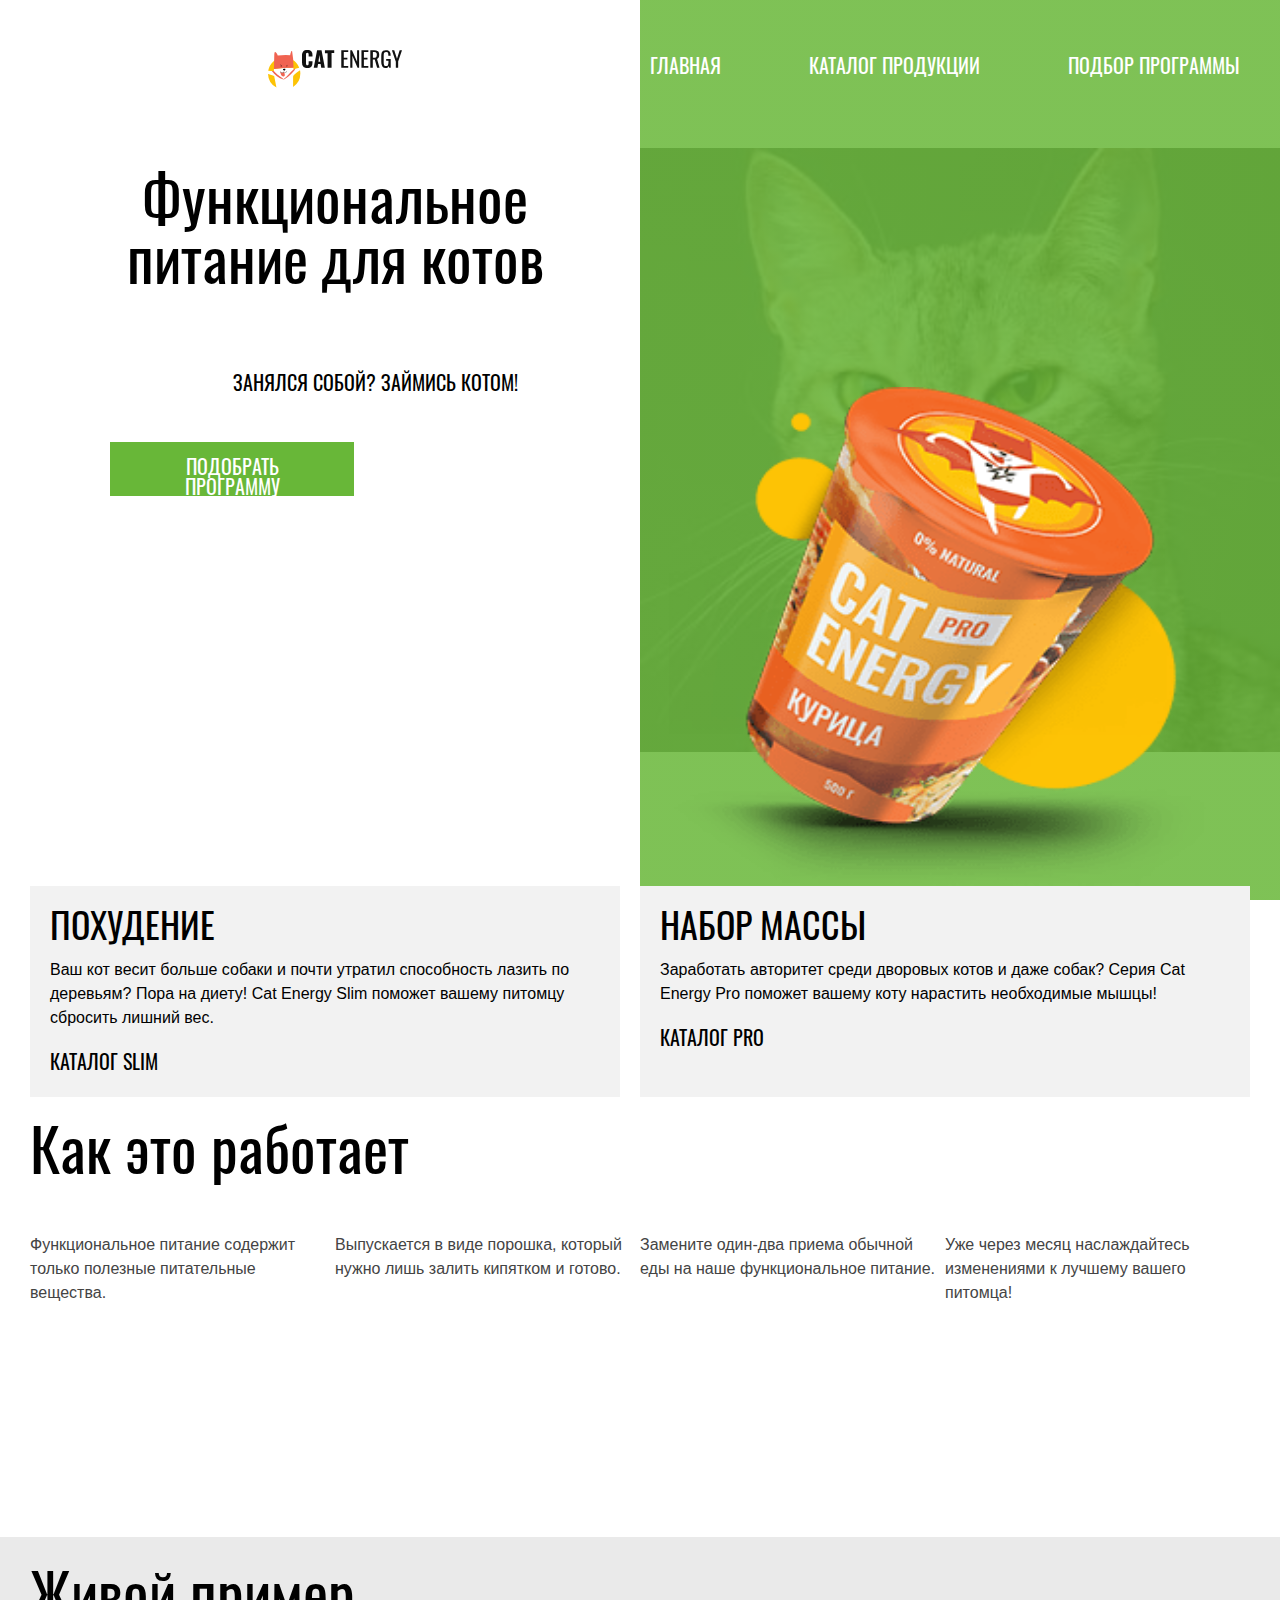
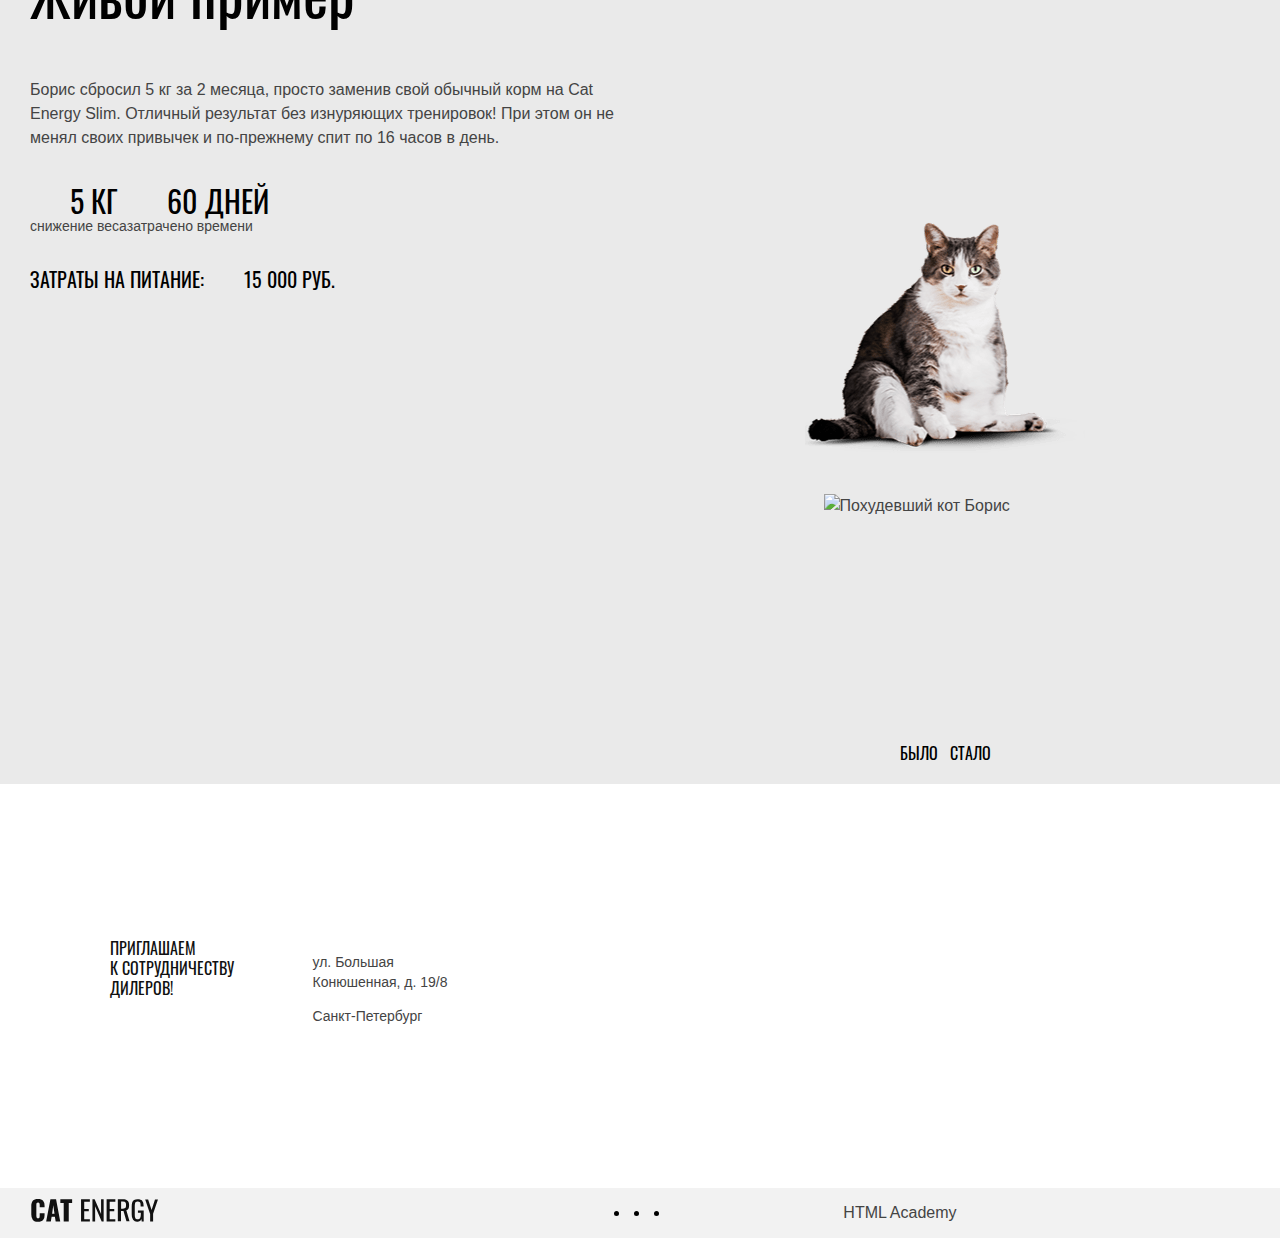
==== index.html @ 17eedb47 "Deploying to gh-pages from @ VasiliCheb/1834003-cat-energy-24@db593feb59715b808d77d9b24f16292ece3fb8" ====
<!DOCTYPE html><html class="page" lang="ru"><head><meta charset="utf-8"><meta name="viewport" content="width=device-width,initial-scale=1"><title>Главная | Кэт энерджи | HTML Academy</title><link rel="stylesheet" href="./css/style.min.css"></head><body class="page__body"><header class="page-header page__wrapper_center"><div class="page-header__wrapper-logo"><a class="page-header__logo-link" href="index.html"><img class="page-header__logo-image" src="img/index-logo.svg" width="33" height="38" alt="Логотип «Кэт энерджи»."> </a><a class="page-header__logo-link" href="index.html"><img class="page-header__logo-title" src="img/index-logo-title.svg" width="101" height="18" alt="Заглавие логотипа «Кэт энерджи»."></a></div><nav class="main-nav"><button class="main-nav__toggle" type="button" hidden><span class="page__hidden">Открыть или закрыть меню.</span></button><ul class="main-nav__list"><li class="main-nav__item"><a class="main-nav__link" href="index.html" aria-current="page">Главная</a></li><li class="main-nav__item"><a class="main-nav__link" href="catalog.html">Каталог продукции</a></li><li class="main-nav__item"><a class="main-nav__link" href="form.html">Подбор программы</a></li></ul></nav></header><main class="page-main"><h1 class="page__hidden">Корма для котов от «Кэт энерджи».</h1><section class="selection"><div class="selection__wrapper page__wrapper_center"><h2 class="selection__title">Функциональное<br>питание для котов</h2><i class="selection__slogan">Занялся собой? Займись котом!</i> <img class="selection__image" src="img/index-canned.png" width="280" height="270" alt="Баночка куриной консервы «Кэт энерджи»."> <a class="button selection__button-link" href="form.html">Подобрать программу</a></div></section><section class="advantages"><h2 class="page__hidden">Преимущества нашего питания.</h2><div class="page__wrapper_center"><ul class="advantages__list"><li class="advantages__item advantages__item--slim"><h3 class="advantages__title">Похудение</h3><p class="advantages__description">Ваш кот весит больше собаки и почти утратил способность лазить по деревьям? Пора на диету! Cat Energy Slim поможет вашему питомцу сбросить лишний вес.</p><a class="advantages__button-link" href="#">Каталог slim</a></li><li class="advantages__item advantages__item--pro"><h3 class="advantages__title">Набор массы</h3><p class="advantages__description">Заработать авторитет среди дворовых котов и даже собак? Серия Cat Energy Pro поможет вашему коту нарастить необходимые мышцы!</p><a class="advantages__button-link" href="#">Каталог pro</a></li></ul></div></section><section class="technologies"><h2 class="page__hidden">Технологии нашего питания.</h2><div class="page__wrapper_center"><h3 class="technologies__title">Как это работает</h3><ol class="technologies__list"><li class="technologies__item technologies__item--icon_leaf"><p class="technologies__description">Функциональное питание содержит только полезные питательные вещества.</p></li><li class="technologies__item technologies__item--icon_tub"><p class="technologies__description">Выпускается в виде порошка, который нужно лишь залить кипятком и готово.</p></li><li class="technologies__item technologies__item--icon_eat"><p class="technologies__description">Замените один-два приема обычной еды на наше функциональное питание.</p></li><li class="technologies__item technologies__item--icon_alarm"><p class="technologies__description">Уже через месяц наслаждайтесь изменениями к лучшему вашего питомца!</p></li></ol></div></section><section class="compare"><h2 class="page__hidden">Сравнение результата.</h2><div class="compare__wrapper page__wrapper_center"><div class="compare__wrapper_grid"><h3 class="compare__title">Живой пример</h3><p class="compare__description">Борис сбросил 5 кг за 2 месяца, просто заменив свой обычный корм на Cat Energy Slim. Отличный результат без изнуряющих тренировок! При этом он не менял своих привычек и по-прежнему спит по 16 часов в день.</p><div class="compare__container-list"><dl class="compare__effect-list"><div class="compare__effect-frame"><dt class="compare__effect-term">Cнижение веса</dt><dd class="compare__effect-definition">5 Кг</dd></div><div class="compare__effect-frame"><dt class="compare__effect-term">Затрачено времени</dt><dd class="compare__effect-definition">60 Дней</dd></div></dl><dl class="compare__expenses-list"><dt class="compare__expenses-term">Затраты на питание:</dt><dd class="compare__expenses-definition">15 000 Руб.</dd></dl></div><div class="compare__range range"><figure class="compare__range-photos range__photos"><figcaption class="page__hidden">Сравнение кота Бориса до и после применения функционального питания «Кэт энерджи».</figcaption><div class="compare__range-slider range__slider"><img class="compare__image range__image-before" src="img/index-cat-before.png" width="280" height="232" alt="Располневший кот Борис."></div><div class="compare__range-slider range__slider"><img class="compare__image range__image-after" src="#" width="243" height="232" alt="Похудевший кот Борис"></div></figure><div class="compare__range-bar range__bar"><button class="compare__range-button range__button" type="button">Было</button><div class="compare__range-scale range__scale"><!--Прописать стили для полосы выбора диапазона--><div class="compare__range-thumb range__thumb" hidden><span class="page__hidden">Сравнить котов в разных состояниях, до и после.</span></div></div><button class="compare__range-button range__button" type="button">Стало</button></div></div></div></div></section></main><footer class="page-footer"><div class="page-footer__wrapper"><div class="page-footer__wrapper_grid"><div class="page-footer__contacts page__wrapper_center"><div class="contacts"><em class="contacts__cooperation">Приглашаем<br>к сотрудничеству<br>дилеров!</em><address class="contacts__text"><p class="contacts__street">ул. Большая<br>Конюшенная, д. 19/8</p><p class="contacts__city">Санкт-Петербург</p></address></div></div><div class="page-footer__location location"><iframe class="page-footer__iframe" src="https://www.google.com/maps/embed?pb=!1m18!1m12!1m3!1d1998.6037872533277!2d30.320858716096975!3d59.93871648187614!2m3!1f0!2f0!3f0!3m2!1i1024!2i768!4f13.1!3m3!1m2!1s0x4696310fca145cc1%3A0x42b32648d8238007!2z0JHQvtC70YzRiNCw0Y8g0JrQvtC90Y7RiNC10L3QvdCw0Y8g0YPQuy4sIDE5LzgsINCh0LDQvdC60YIt0J_QtdGC0LXRgNCx0YPRgNCzLCDQoNC-0YHRgdC40Y8sIDE5MTE4Ng!5e0!3m2!1sru!2sby!4v1638037165046!5m2!1sru!2sby" allowfullscreen="" loading="lazy"></iframe><noscript><img class="location__noscript-image" src="img/index-location.png" width="320" height="362" alt="Карта местности. Расположение локации на местности."></noscript></div></div><div class="page-footer__container page__wrapper_center"><div class="page-footer__logo"><a class="page-footer__logo-link" href="index.html"><img class="page-footer__logo-title" src="img/index-logo-title.svg" width="128" height="24" alt="Заглавие логотипа «Кэт энерджи»."></a></div><div class="page-footer__social social"><ul class="social__list"><li class="social__item"><a class="social__link social__link--vkontakte" href="https://vk.com/htmlacademy"><span class="page__hidden">Вконтакте</span></a></li><li class="social__item"><a class="social__link social__link--instagram" href="https://www.instagram.com/htmlacademy"><span class="page__hidden">Инстаграм</span></a></li><li class="social__item"><a class="social__link social__link--facebook" href="https://www.facebook.com/htmlacademy"><span class="page__hidden">Фейсбук</span></a></li></ul></div><div class="page-footer__copyright copyright"><a class="copyright__link" href="https://htmlacademy.ru/intensive/adaptive">HTML Academy</a></div></div></div></footer></body></html>
---- css/style.min.css ----
@font-face{font-family:"Oswald";font-style:normal;font-weight:400;font-display:swap;src:url(../fonts/oswaldregular.woff2) format("woff2"),url(../fonts/oswaldregular.woff) format("woff")}@font-face{font-family:"Oswald";font-style:normal;font-weight:500;font-display:swap;src:url(../fonts/oswaldmedium.woff2) format("woff2"),url(../fonts/oswaldmedium.woff) format("woff")}:root{--accent-font:"Oswald", "Impact", sans-serif;--main-font:"Arial", "Helvetica", sans-serif;--white:#ffffff;--black:#000000;--black-light:#111111;--green:#68b738;--grey-dark-special:#222222;--grey-dark:#444444;--grey-special:#666666;--grey-basic_background:#f2f2f2;--grey_background:#eaeaea;--green_background:rgba(104, 183, 56, 0.85);--transparent:rgba(0, 0, 0, 0)}img{max-width:100%;height:auto;margin:0}.page{height:100%;font-family:var(--main-font)}.page__body{display:flex;flex-direction:column;width:100%;min-width:320px;min-height:100%;margin:0;background-color:var(--white)}.page__hidden{position:absolute;width:1px;height:1px;margin:-1px;padding:0;border:0;clip:rect(0 0 0 0);overflow:hidden}.page__wrapper_center{margin:0 20px}@media (min-width:768px) and (max-width:1279.899px){.page__wrapper_center{margin:0 30px}}@media (min-width:1280px){.page__wrapper_center{width:1220px;margin:0 auto}}.page-main{flex-grow:1}.button{font-family:var(--accent-font);font-weight:400;width:-moz-fit-content;width:fit-content;text-decoration:none;text-transform:uppercase;color:var(--white);background-color:var(--green);border:0}.button--size_wide{width:100%}.page-header{display:flex;flex-direction:column}@media (min-width:768px){.page-header{display:grid;grid-template-columns:1fr 2fr;padding:15px 0}}@media (min-width:1280px){.page-header{grid-template-columns:1fr 1fr;padding:40px 0}}.page-header__wrapper-logo{display:flex;justify-content:center;padding:10px 0}.page-header__logo-link{text-decoration:none}.page-footer{background-color:var(--grey-basic_background)}.page-footer__container{display:flex;flex-direction:column;align-items:center}@media (min-width:768px){.page-footer__container{display:grid;grid-template-columns:1fr 1fr 1fr}}.page-footer__iframe{border:0;width:100%;height:362px}@media (min-width:768px){.page-footer__iframe{height:400px}}.page-footer__copyright{font-size:16px;line-height:18px}.page-footer__wrapper_grid{background-color:var(--white)}@media (min-width:1280px){.page-footer__wrapper_grid{display:grid;grid-template-columns:1fr;grid-template-rows:auto}.page-footer__contacts{margin-top:98px;z-index:2}.page-footer__contacts,.page-footer__location{grid-row:1/-1;grid-column:1/-1}}.contacts{box-sizing:border-box;display:grid;grid-template-columns:1fr 1fr;background-color:var(--white);padding:26px 20px}@media (min-width:768px) and (max-width:1279.899px){.contacts{padding:56px 70px}}@media (min-width:1280px){.contacts{width:565px;height:198px;padding:56px 80px}}.contacts__cooperation{font-style:normal;font-family:var(--accent-font);font-size:16px;line-height:20px;font-weight:400;color:var(--black-light);text-transform:uppercase}.contacts__text{font-style:normal;font-size:14px;line-height:20px;color:var(--grey-dark)}.location__noscript-image{display:block;object-fit:cover;object-position:center center;width:100%;height:362px}@media (min-width:768px) and (max-width:1279.899px){.location__noscript-image{height:400px}}@media (min-width:1280px){.location__noscript-image{max-width:1440px;height:400px;margin:0 auto}}.social__list{display:flex;justify-content:center;flex-wrap:wrap}.social__link{padding:10px}.copyright__link{color:var(--grey-dark);text-decoration:none}.main-nav{font-family:var(--accent-font);font-size:20px;line-height:20px;font-weight:500}.main-nav__list{display:flex;flex-direction:column;margin:0;padding:0;list-style-type:none;text-align:center}@media (min-width:768px){.main-nav__list{flex-direction:row;justify-content:space-between;font-size:18px;line-height:24px;font-weight:400}}@media (min-width:1280px){.main-nav__list{font-size:20px;line-height:30px}}.main-nav__item{padding:10px 0}@media (min-width:768px){.main-nav__item{padding:10px}}.main-nav__link{color:var(--black);text-decoration:none;text-transform:uppercase}@media (min-width:1280px){.main-nav__link{color:var(--white)}}.selection{display:flex;flex-direction:column;font-family:var(--accent-font);color:var(--white);text-align:center}@media (max-width:767.9px){.selection{position:relative}}.selection::before{position:absolute;content:"";background-image:linear-gradient(to bottom,var(--green_background),var(--green_background)),url(../img/index-background-cat.jpg);width:100%;height:302px;background-size:contain;background-repeat:no-repeat;background-position:center center;z-index:-1}@media (min-width:768px) and (max-width:1279.899px){.selection::before{content:initial}}@media (min-width:1280px){.selection::before{right:0;top:0;width:50%;height:100%;background-size:contain;background-position:center left}}@media (min-width:768px){.selection__wrapper{display:grid;grid-template-columns:1fr;grid-template-rows:auto}}@media (min-width:1280px){.selection__wrapper{grid-template-columns:1fr 1fr}}.selection__title{font-size:36px;line-height:36px;font-weight:400;padding-top:25px;margin-top:0;margin-bottom:25px}@media (min-width:768px){.selection__title{font-size:60px;line-height:60px;color:var(--black);grid-column:1/2;grid-row:1/-1;margin-left:87px}}@media (min-width:1280px){.selection__title{margin:0}}.selection__slogan{font-style:normal;font-size:14px;line-height:14px;font-weight:400;text-transform:uppercase;margin-top:0}@media (min-width:768px){.selection__slogan{font-size:20px;line-height:20px;color:var(--black);grid-column:1/2;grid-row:1/-1;margin-top:180px;margin-left:87px}}@media (min-width:1280px){.selection__slogan{margin-top:230px;margin-left:80px}}.selection__image{display:block;padding-top:25px;margin:0 auto}@media (min-width:768px){.selection__image{width:709px;height:609px;grid-column:1/2;grid-row:1/-1;z-index:-1;margin-top:220px;justify-self:center}}@media (min-width:1280px){.selection__image{width:552px;height:499px;grid-column:2/-1}}.selection__button-link{font-size:14px;line-height:18px}@media (min-width:768px){.selection__button-link{box-sizing:border-box;font-size:20px;line-height:20px;width:244px;height:54px;padding:14px 26px;grid-column:1/-1;grid-row:1/-1;margin-top:250px;margin-left:87px}}@media (min-width:1280px){.selection__button-link{margin-top:300px;margin-left:80px}}.advantages{color:var(--grey-dark);font-size:14px;line-height:18px}@media (min-width:768px){.advantages{font-size:16px;line-height:24px;color:var(--black)}}.advantages__list{display:flex;flex-direction:column;margin:0;padding:0;list-style-type:none}@media (min-width:1280px){.advantages__list{display:grid;grid-template-columns:1fr 1fr}}.advantages__item{background-color:var(--grey-basic_background);padding:20px}.advantages__item:not(:last-child){margin-bottom:20px}@media (min-width:1280px){.advantages__item:not(:last-child){margin-bottom:0;margin-right:20px}}.advantages__title{font-family:var(--accent-font);font-size:24px;line-height:37px;font-weight:400;color:var(--black);text-transform:uppercase;margin:0}@media (min-width:768px){.advantages__title{font-size:36px;line-height:36px}}.advantages__button-link{font-family:var(--accent-font);font-size:16px;line-height:16px;color:var(--black);text-decoration:none;text-transform:uppercase}@media (min-width:768px){.advantages__button-link{font-size:20px;line-height:30px}}.technologies{color:var(--grey-dark);font-size:14px;line-height:18px;padding:20px 0}@media (min-width:768px){.technologies{font-size:16px;line-height:24px}}.technologies__title{font-family:var(--accent-font);font-size:36px;line-height:40px;font-weight:400;color:var(--black);margin-top:0;margin-bottom:40px}@media (min-width:768px){.technologies__title{font-size:60px;line-height:60px}}.technologies__list{display:flex;flex-direction:column;margin:0;padding:0;list-style-type:none}@media (min-width:768px){.technologies__list{flex-direction:row;flex-wrap:wrap}}.technologies__item{margin-top:0}.technologies__item:not(:last-child){margin-bottom:20px}@media (min-width:768px){.technologies__item{width:50%;min-height:280px}}@media (min-width:1280px){.technologies__item{width:25%}}.compare{color:var(--grey-dark);font-size:14px;line-height:18px;padding:20px 0;background-color:var(--grey_background)}@media (min-width:768px){.compare{font-size:16px;line-height:24px}}@media (min-width:1280px){.compare__wrapper_grid{display:grid;grid-template-columns:1fr 1fr}}.compare__title{font-family:var(--accent-font);font-size:36px;line-height:40px;font-weight:400;color:var(--black);padding-top:5px;margin-top:0;margin-bottom:40px}@media (min-width:768px){.compare__title{font-size:60px;line-height:60px}}@media (min-width:1280px){.compare__description,.compare__title{grid-column:1/2}}@media (min-width:768px){.compare__container-list{display:flex;justify-content:space-between}}@media (min-width:1280px){.compare__container-list{flex-direction:column;justify-content:flex-start;grid-column:1/2}}.compare__effect-list{display:flex;justify-content:space-evenly}@media (min-width:1280px){.compare__effect-list{justify-content:flex-start}}.compare__effect-frame{display:flex;flex-direction:column}@media (min-width:1280px){.compare__effect-frame{justify-content:flex-start}}.compare__effect-term{font-size:12px;line-height:12px;text-transform:lowercase;order:2}@media (min-width:768px){.compare__effect-term{font-size:14px;line-height:14px}}.compare__effect-definition{font-family:var(--accent-font);font-size:24px;line-height:24px;font-weight:400;color:var(--black);text-transform:uppercase}@media (min-width:768px){.compare__effect-definition{font-size:30px;line-height:37px}}.compare__expenses-list{display:flex;font-family:var(--accent-font);font-size:14px;line-height:20px;font-weight:400;color:var(--black);text-transform:uppercase;justify-content:center}@media (min-width:768px){.compare__expenses-list{font-size:20px;flex-direction:column;align-items:flex-end}}@media (min-width:1280px){.compare__expenses-list{flex-direction:row;justify-content:flex-start}.compare__range{grid-column:2/-1}}.compare__range-button{font-family:var(--accent-font);font-size:16px;line-height:20px;font-weight:400;color:var(--black);text-transform:uppercase;border:0;background-color:var(--transparent)}.compare__image{display:block;padding-top:40px;margin:0 auto}.range__bar{display:flex;justify-content:center}.form-selection{font-family:var(--accent-font);font-weight:400}.form-selection__title{font-size:36px;line-height:36px;font-weight:400;color:var(--black);padding-top:27px;padding-left:20px;margin-top:0;margin-bottom:37px}.form-selection__description{font-size:14px;line-height:18px;color:var(--black);padding-left:20px;margin-top:0;margin-bottom:20px;text-transform:uppercase}.form-selection__attention{display:block;font-family:var(--main-font);font-size:14px;line-height:16px;font-weight:400;color:var(--black);padding:0 20px;margin-bottom:32px}.form-selection__set{margin:0}.form__button{margin:20px}.form-cat{font-size:16px;line-height:18px;color:var(--grey-dark);text-transform:uppercase;border:0;padding:20px}.form-cat__list{list-style-type:none;margin:0;padding:0}.form-cat__item:not(:last-child){margin-bottom:14px}.form-cat__field,.form-radio{font-size:16px;line-height:18px;text-transform:uppercase}.form-cat__field{font-family:var(--accent-font);font-weight:400;color:var(--grey-dark)}.form-radio{color:var(--grey-dark-special);border:0;padding:20px}.form-radio__list{list-style-type:none;margin:0;padding:0}.form-radio__item:not(:last-child){margin-bottom:13px}.form-owner{border:0;padding:20px}.form-owner__legend{font-size:24px;line-height:26px;color:var(--black);padding:0}.form-owner__list{font-size:16px;line-height:18px;color:var(--grey-dark);text-transform:uppercase;list-style-type:none;margin:0;padding:0}.form-owner__item:not(:last-child){margin-bottom:14px}.form-owner__field{font-family:var(--accent-font);font-size:16px;line-height:18px;font-weight:400;color:var(--grey-dark);text-transform:uppercase}.form-commentary{padding:20px}.form-commentary__label{font-size:24px;line-height:26px;color:var(--black)}.form-commentary__field{font-family:var(--accent-font);font-size:16px;line-height:18px;font-weight:400;color:var(--grey-dark);text-transform:uppercase}.form-checkbox{border:0;padding:20px}.form-checkbox__legend,.form-checkbox__list{font-size:24px;line-height:26px;color:var(--black);padding:0}.form-checkbox__list{font-size:16px;line-height:18px;text-transform:uppercase;list-style-type:none;margin:0}.form-checkbox__item:not(:last-child){margin-bottom:12px}.catalog-main__title{font-family:var(--accent-font);font-size:36px;line-height:36px;font-weight:400;color:var(--black);padding-top:27px;padding-left:20px;margin-top:0;margin-bottom:40px}.catalog__list{list-style-type:none;margin:0;padding:0}.catalog__card{padding:20px}.product__link{text-decoration:none}.product__title{font-family:var(--accent-font);font-size:16px;line-height:20px;font-weight:400;color:var(--grey-dark-special);text-transform:uppercase;margin:0}.product__title--more{color:var(--black-light);margin-bottom:8px}.product__description--more,.product__specification{font-size:12px;line-height:16px;font-weight:400;color:var(--grey-dark)}.product__specification{margin:0}.product__description--more{margin-top:0;margin-bottom:21px}.product__definition{margin:0}.product__button{font-size:16px;line-height:20px}.product__button--more_color{color:var(--grey-dark);background-color:var(--grey-basic_background)}.catalog-add__card:not(:last-child){margin-bottom:19px}.catalog-add__list{padding:20px}.catalog-add__title{font-family:var(--accent-font);font-size:24px;line-height:24px;font-weight:400;color:var(--black);padding-top:20px;padding-left:20px;margin-top:0;margin-bottom:36px}.catalog-add__aside{margin:20px}.product-add__title{font-family:var(--accent-font);font-size:16px;line-height:16px;font-weight:400;text-transform:uppercase}.product-add__link{color:var(--grey-dark-special);text-decoration:none}.product-add__price,.product-add__quantity{font-size:14px;line-height:14px;font-weight:400;color:var(--grey-dark);margin:0}.product-add__price{text-transform:uppercase}.product-add__order{font-family:var(--accent-font);font-size:16px;line-height:20px;margin-top:12px;margin-left:0}.catalog-aside{font-size:16px;line-height:20px;font-weight:400;color:var(--white);background-image:linear-gradient(to bottom,var(--green_background),var(--green_background)),url(../img/catalog-background-cat.jpg);background-size:279px 289px;background-repeat:no-repeat}.catalog-aside__description{padding-top:187px;padding-bottom:43px}
/*# sourceMappingURL=style.min.css.map */
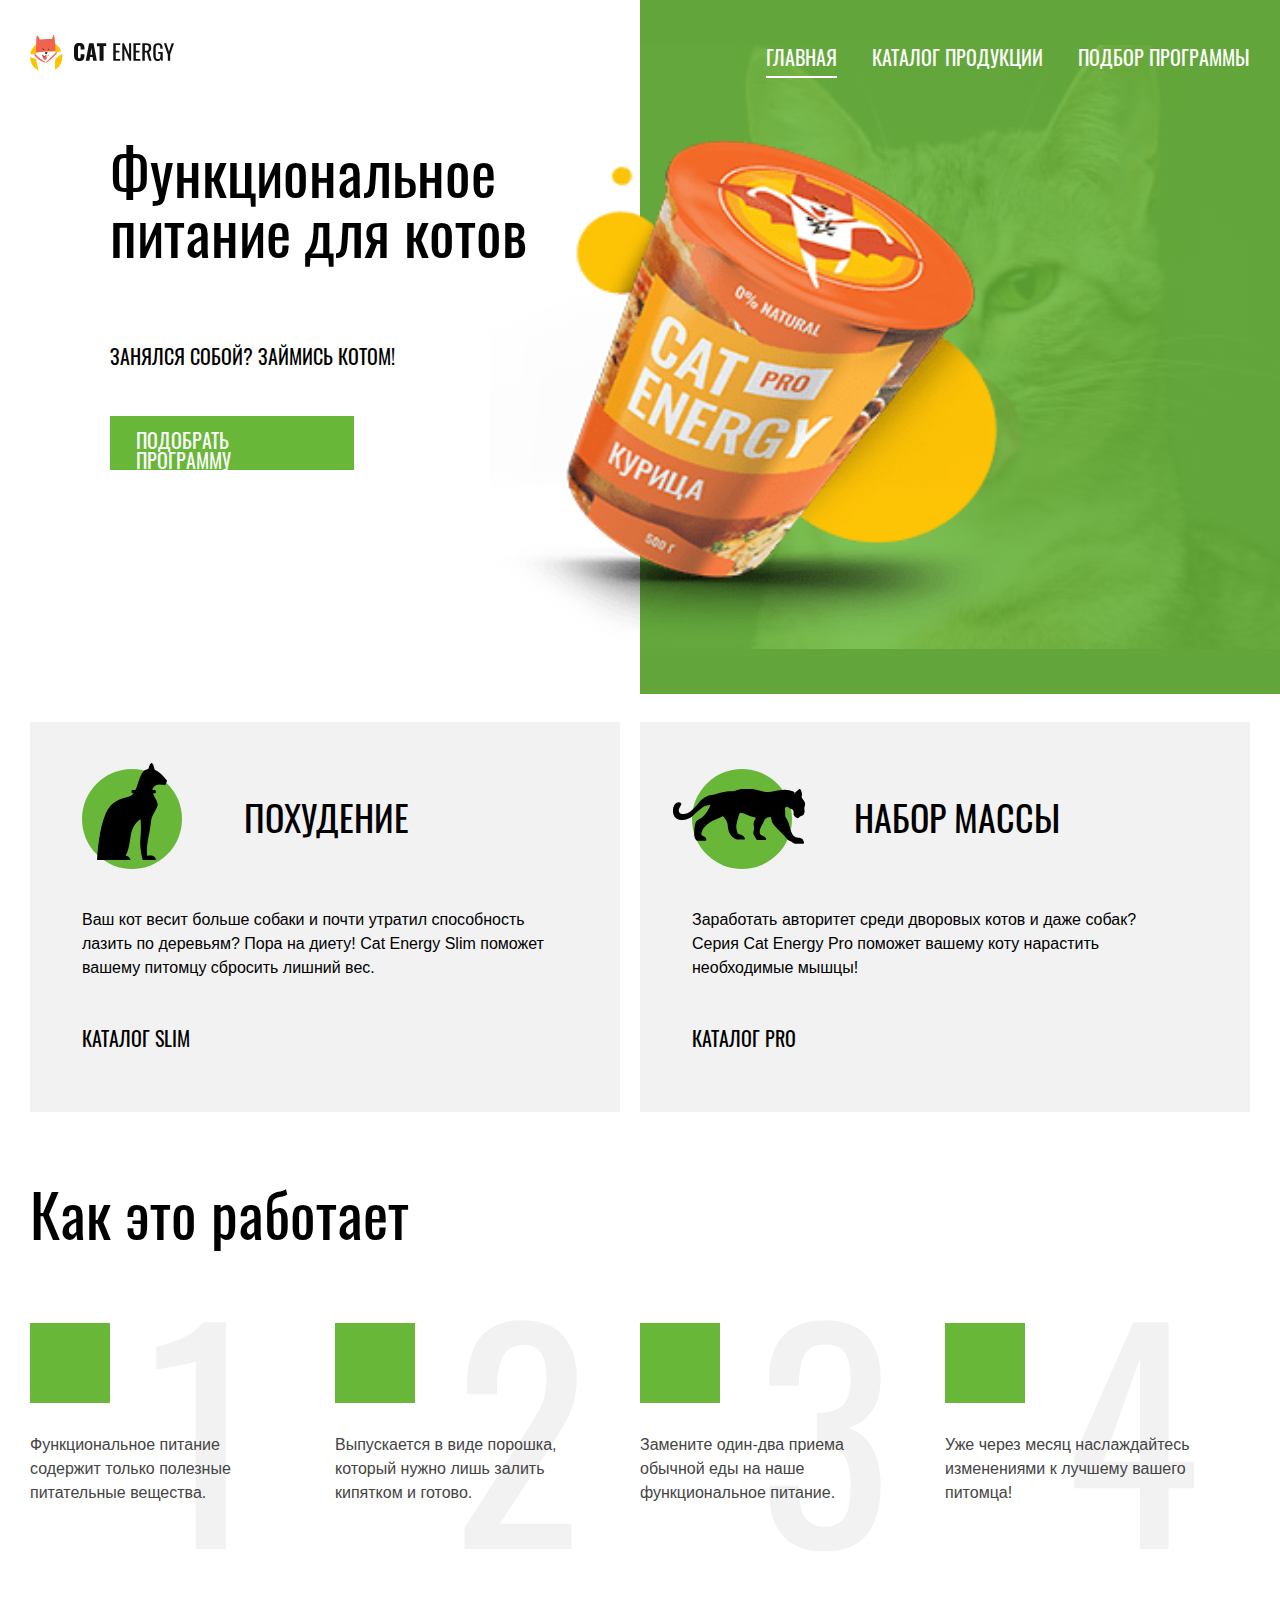
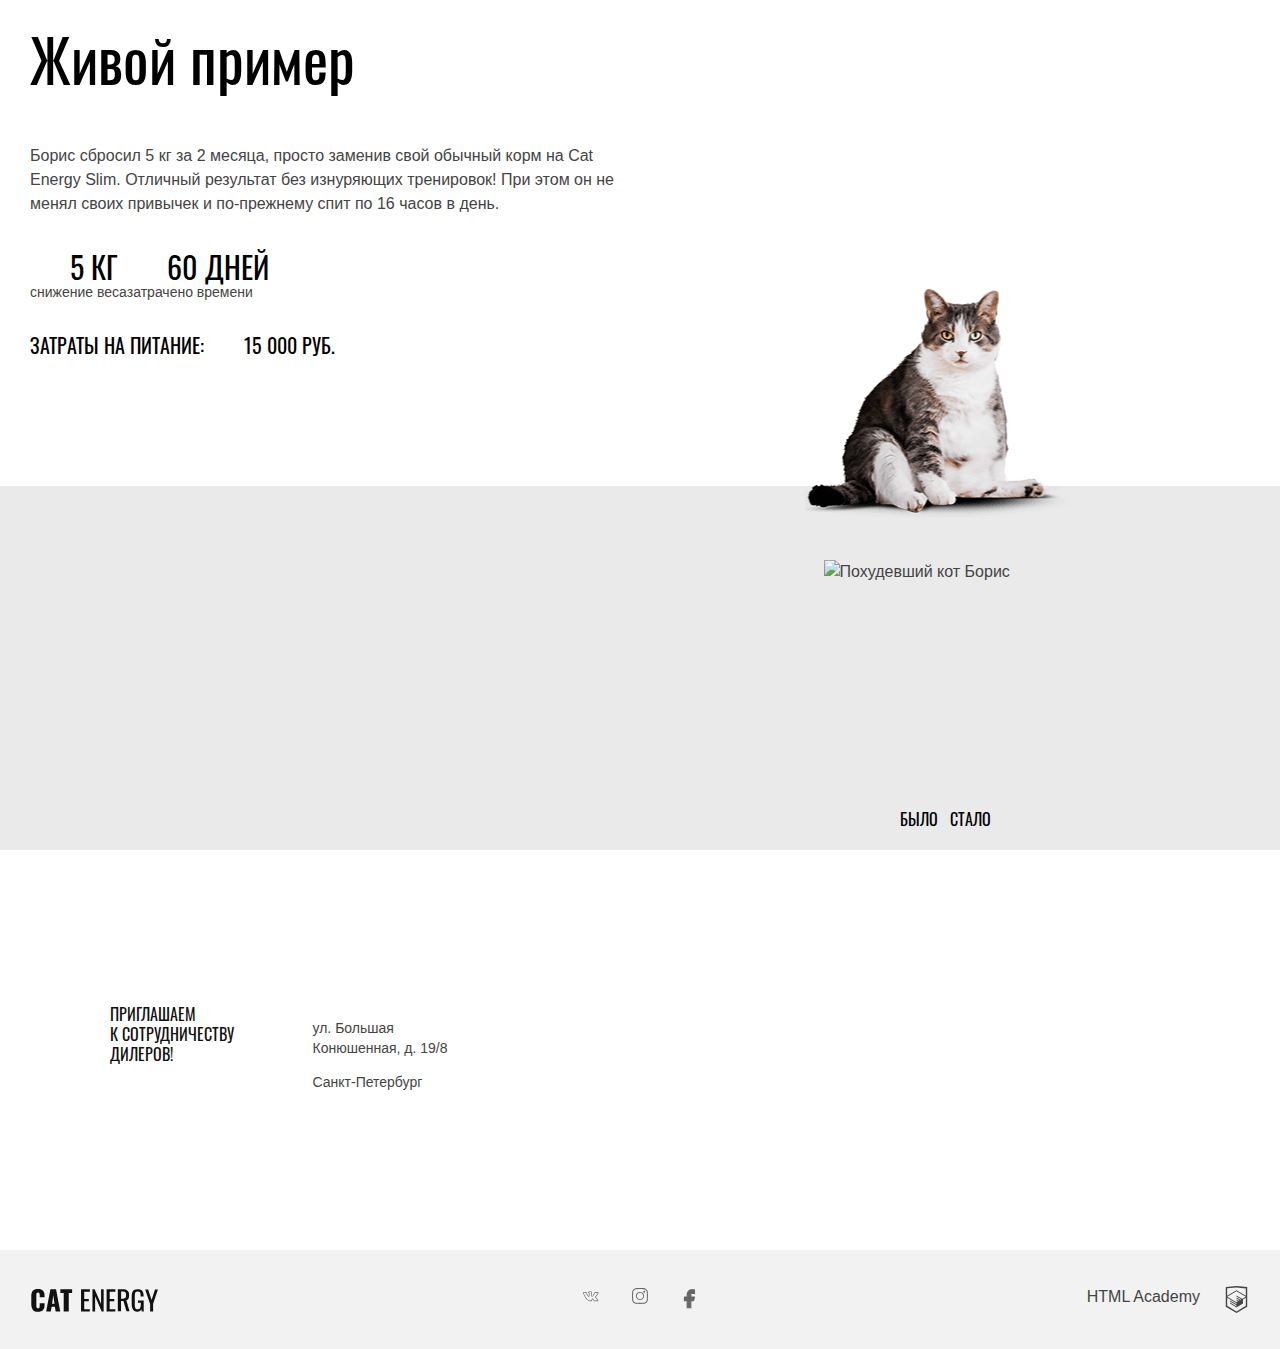
==== commit bb915e95: "Deploying to gh-pages from @ VasiliCheb/1834003-cat-energy-24@5838efc277dc7021155556441630787e43f6d5" ====
--- a/index.html
+++ b/index.html
@@ -1 +1 @@
-<!DOCTYPE html><html class="page" lang="ru"><head><meta charset="utf-8"><meta name="viewport" content="width=device-width,initial-scale=1"><title>Главная | Кэт энерджи | HTML Academy</title><link rel="stylesheet" href="./css/style.min.css"></head><body class="page__body"><header class="page-header page__wrapper_center"><div class="page-header__wrapper-logo"><a class="page-header__logo-link" href="index.html"><img class="page-header__logo-image" src="img/index-logo.svg" width="33" height="38" alt="Логотип «Кэт энерджи»."> </a><a class="page-header__logo-link" href="index.html"><img class="page-header__logo-title" src="img/index-logo-title.svg" width="101" height="18" alt="Заглавие логотипа «Кэт энерджи»."></a></div><nav class="main-nav"><button class="main-nav__toggle" type="button" hidden><span class="page__hidden">Открыть или закрыть меню.</span></button><ul class="main-nav__list"><li class="main-nav__item"><a class="main-nav__link" href="index.html" aria-current="page">Главная</a></li><li class="main-nav__item"><a class="main-nav__link" href="catalog.html">Каталог продукции</a></li><li class="main-nav__item"><a class="main-nav__link" href="form.html">Подбор программы</a></li></ul></nav></header><main class="page-main"><h1 class="page__hidden">Корма для котов от «Кэт энерджи».</h1><section class="selection"><div class="selection__wrapper page__wrapper_center"><h2 class="selection__title">Функциональное<br>питание для котов</h2><i class="selection__slogan">Занялся собой? Займись котом!</i> <img class="selection__image" src="img/index-canned.png" width="280" height="270" alt="Баночка куриной консервы «Кэт энерджи»."> <a class="button selection__button-link" href="form.html">Подобрать программу</a></div></section><section class="advantages"><h2 class="page__hidden">Преимущества нашего питания.</h2><div class="page__wrapper_center"><ul class="advantages__list"><li class="advantages__item advantages__item--slim"><h3 class="advantages__title">Похудение</h3><p class="advantages__description">Ваш кот весит больше собаки и почти утратил способность лазить по деревьям? Пора на диету! Cat Energy Slim поможет вашему питомцу сбросить лишний вес.</p><a class="advantages__button-link" href="#">Каталог slim</a></li><li class="advantages__item advantages__item--pro"><h3 class="advantages__title">Набор массы</h3><p class="advantages__description">Заработать авторитет среди дворовых котов и даже собак? Серия Cat Energy Pro поможет вашему коту нарастить необходимые мышцы!</p><a class="advantages__button-link" href="#">Каталог pro</a></li></ul></div></section><section class="technologies"><h2 class="page__hidden">Технологии нашего питания.</h2><div class="page__wrapper_center"><h3 class="technologies__title">Как это работает</h3><ol class="technologies__list"><li class="technologies__item technologies__item--icon_leaf"><p class="technologies__description">Функциональное питание содержит только полезные питательные вещества.</p></li><li class="technologies__item technologies__item--icon_tub"><p class="technologies__description">Выпускается в виде порошка, который нужно лишь залить кипятком и готово.</p></li><li class="technologies__item technologies__item--icon_eat"><p class="technologies__description">Замените один-два приема обычной еды на наше функциональное питание.</p></li><li class="technologies__item technologies__item--icon_alarm"><p class="technologies__description">Уже через месяц наслаждайтесь изменениями к лучшему вашего питомца!</p></li></ol></div></section><section class="compare"><h2 class="page__hidden">Сравнение результата.</h2><div class="compare__wrapper page__wrapper_center"><div class="compare__wrapper_grid"><h3 class="compare__title">Живой пример</h3><p class="compare__description">Борис сбросил 5 кг за 2 месяца, просто заменив свой обычный корм на Cat Energy Slim. Отличный результат без изнуряющих тренировок! При этом он не менял своих привычек и по-прежнему спит по 16 часов в день.</p><div class="compare__container-list"><dl class="compare__effect-list"><div class="compare__effect-frame"><dt class="compare__effect-term">Cнижение веса</dt><dd class="compare__effect-definition">5 Кг</dd></div><div class="compare__effect-frame"><dt class="compare__effect-term">Затрачено времени</dt><dd class="compare__effect-definition">60 Дней</dd></div></dl><dl class="compare__expenses-list"><dt class="compare__expenses-term">Затраты на питание:</dt><dd class="compare__expenses-definition">15 000 Руб.</dd></dl></div><div class="compare__range range"><figure class="compare__range-photos range__photos"><figcaption class="page__hidden">Сравнение кота Бориса до и после применения функционального питания «Кэт энерджи».</figcaption><div class="compare__range-slider range__slider"><img class="compare__image range__image-before" src="img/index-cat-before.png" width="280" height="232" alt="Располневший кот Борис."></div><div class="compare__range-slider range__slider"><img class="compare__image range__image-after" src="#" width="243" height="232" alt="Похудевший кот Борис"></div></figure><div class="compare__range-bar range__bar"><button class="compare__range-button range__button" type="button">Было</button><div class="compare__range-scale range__scale"><!--Прописать стили для полосы выбора диапазона--><div class="compare__range-thumb range__thumb" hidden><span class="page__hidden">Сравнить котов в разных состояниях, до и после.</span></div></div><button class="compare__range-button range__button" type="button">Стало</button></div></div></div></div></section></main><footer class="page-footer"><div class="page-footer__wrapper"><div class="page-footer__wrapper_grid"><div class="page-footer__contacts page__wrapper_center"><div class="contacts"><em class="contacts__cooperation">Приглашаем<br>к сотрудничеству<br>дилеров!</em><address class="contacts__text"><p class="contacts__street">ул. Большая<br>Конюшенная, д. 19/8</p><p class="contacts__city">Санкт-Петербург</p></address></div></div><div class="page-footer__location location"><iframe class="page-footer__iframe" src="https://www.google.com/maps/embed?pb=!1m18!1m12!1m3!1d1998.6037872533277!2d30.320858716096975!3d59.93871648187614!2m3!1f0!2f0!3f0!3m2!1i1024!2i768!4f13.1!3m3!1m2!1s0x4696310fca145cc1%3A0x42b32648d8238007!2z0JHQvtC70YzRiNCw0Y8g0JrQvtC90Y7RiNC10L3QvdCw0Y8g0YPQuy4sIDE5LzgsINCh0LDQvdC60YIt0J_QtdGC0LXRgNCx0YPRgNCzLCDQoNC-0YHRgdC40Y8sIDE5MTE4Ng!5e0!3m2!1sru!2sby!4v1638037165046!5m2!1sru!2sby" allowfullscreen="" loading="lazy"></iframe><noscript><img class="location__noscript-image" src="img/index-location.png" width="320" height="362" alt="Карта местности. Расположение локации на местности."></noscript></div></div><div class="page-footer__container page__wrapper_center"><div class="page-footer__logo"><a class="page-footer__logo-link" href="index.html"><img class="page-footer__logo-title" src="img/index-logo-title.svg" width="128" height="24" alt="Заглавие логотипа «Кэт энерджи»."></a></div><div class="page-footer__social social"><ul class="social__list"><li class="social__item"><a class="social__link social__link--vkontakte" href="https://vk.com/htmlacademy"><span class="page__hidden">Вконтакте</span></a></li><li class="social__item"><a class="social__link social__link--instagram" href="https://www.instagram.com/htmlacademy"><span class="page__hidden">Инстаграм</span></a></li><li class="social__item"><a class="social__link social__link--facebook" href="https://www.facebook.com/htmlacademy"><span class="page__hidden">Фейсбук</span></a></li></ul></div><div class="page-footer__copyright copyright"><a class="copyright__link" href="https://htmlacademy.ru/intensive/adaptive">HTML Academy</a></div></div></div></footer></body></html>+<!DOCTYPE html><html class="page" lang="ru"><head><meta charset="utf-8"><meta name="viewport" content="width=device-width,initial-scale=1"><title>Главная | Кэт энерджи | HTML Academy</title><link rel="stylesheet" href="./css/style.min.css"><script defer="defer" src="./js/nav-toggle.min.js"></script></head><body class="page__body"><header class="page-header page__wrapper_center"><div class="page-header__wrapper-logo"><a class="page-header__logo-link page-header__logo-link--image" href="index.html" aria-current="page"><img class="page-header__logo-image" src="img/index-logo.svg" width="33" height="38" alt="Логотип «Кэт энерджи»."> </a><a class="page-header__logo-link page-header__logo-link--title" href="index.html" aria-current="page"><img class="page-header__logo-title" src="img/index-logo-title.svg" width="101" height="18" alt="Заглавие логотипа «Кэт энерджи»."></a></div><nav class="main-nav main-nav--within_index"><button class="main-nav__toggle" type="button" hidden><span class="page__hidden">Открыть или закрыть меню.</span></button><ul class="main-nav__list"><li class="main-nav__item"><a class="main-nav__link" href="index.html" aria-current="page">Главная</a></li><li class="main-nav__item"><a class="main-nav__link" href="catalog.html">Каталог продукции</a></li><li class="main-nav__item"><a class="main-nav__link" href="form.html">Подбор программы</a></li></ul></nav></header><main class="page-main"><h1 class="page__hidden">Корма для котов от «Кэт энерджи».</h1><section class="selection page-main_selection"><div class="selection__wrapper page__wrapper_center"><h2 class="selection__title">Функциональное<br>питание для котов</h2><i class="selection__slogan">Занялся собой? Займись котом!</i> <img class="selection__image" src="img/index-canned.png" width="280" height="270" alt="Баночка куриной консервы «Кэт энерджи»."> <a class="button selection__button-link" href="form.html">Подобрать программу</a></div></section><section class="advantages page-main_advantages"><h2 class="page__hidden">Преимущества нашего питания.</h2><div class="page__wrapper_center"><ul class="advantages__list"><li class="advantages__item advantages__item--slim"><h3 class="advantages__title">Похудение</h3><p class="advantages__description">Ваш кот весит больше собаки и почти утратил способность лазить по деревьям? Пора на диету! Cat Energy Slim поможет вашему питомцу сбросить лишний вес.</p><a class="advantages__button-link" href="#">Каталог slim</a></li><li class="advantages__item advantages__item--pro"><h3 class="advantages__title">Набор массы</h3><p class="advantages__description">Заработать авторитет среди дворовых котов и даже собак? Серия Cat Energy Pro поможет вашему коту нарастить необходимые мышцы!</p><a class="advantages__button-link" href="#">Каталог pro</a></li></ul></div></section><section class="technologies"><h2 class="page__hidden">Технологии нашего питания.</h2><div class="page__wrapper_center"><h3 class="technologies__title">Как это работает</h3><ol class="technologies__list"><li class="technologies__item technologies__item--icon_leaf"><p class="technologies__description">Функциональное питание содержит только полезные питательные вещества.</p></li><li class="technologies__item technologies__item--icon_tub"><p class="technologies__description">Выпускается в виде порошка, который нужно лишь залить кипятком и готово.</p></li><li class="technologies__item technologies__item--icon_eat"><p class="technologies__description">Замените один-два приема обычной еды на наше функциональное питание.</p></li><li class="technologies__item technologies__item--icon_alarm"><p class="technologies__description">Уже через месяц наслаждайтесь изменениями к лучшему вашего питомца!</p></li></ol></div></section><section class="compare"><h2 class="page__hidden">Сравнение результата.</h2><div class="compare__wrapper page__wrapper_center"><div class="compare__wrapper_grid"><h3 class="compare__title">Живой пример</h3><p class="compare__description">Борис сбросил 5 кг за 2 месяца, просто заменив свой обычный корм на Cat Energy Slim. Отличный результат без изнуряющих тренировок! При этом он не менял своих привычек и по-прежнему спит по 16 часов в день.</p><div class="compare__container-list"><dl class="compare__effect-list"><div class="compare__effect-frame"><dt class="compare__effect-term">Cнижение веса</dt><dd class="compare__effect-definition">5 Кг</dd></div><div class="compare__effect-frame"><dt class="compare__effect-term">Затрачено времени</dt><dd class="compare__effect-definition">60 Дней</dd></div></dl><dl class="compare__expenses-list"><dt class="compare__expenses-term">Затраты на питание:</dt><dd class="compare__expenses-definition">15 000 Руб.</dd></dl></div><div class="compare__range range"><figure class="compare__range-photos range__photos"><figcaption class="page__hidden">Сравнение кота Бориса до и после применения функционального питания «Кэт энерджи».</figcaption><div class="compare__range-slider range__slider"><img class="compare__image range__image-before" src="img/index-cat-before.png" width="280" height="232" alt="Располневший кот Борис."></div><div class="compare__range-slider range__slider"><img class="compare__image range__image-after" src="#" width="243" height="232" alt="Похудевший кот Борис"></div></figure><div class="compare__range-bar range__bar"><button class="compare__range-button range__button" type="button">Было</button><div class="compare__range-scale range__scale"><!--Прописать стили для полосы выбора диапазона--><div class="compare__range-thumb range__thumb" hidden><span class="page__hidden">Сравнить котов в разных состояниях, до и после.</span></div></div><button class="compare__range-button range__button" type="button">Стало</button></div></div></div></div></section></main><footer class="page-footer page-footer--within_index"><div class="page-footer__wrapper"><div class="page-footer__wrapper_grid"><div class="page-footer__contacts page__wrapper_center"><div class="contacts"><em class="contacts__cooperation">Приглашаем<br>к сотрудничеству<br>дилеров!</em><address class="contacts__text"><p class="contacts__street">ул. Большая<br>Конюшенная, д. 19/8</p><p class="contacts__city">Санкт-Петербург</p></address></div></div><div class="page-footer__location location"><iframe class="page-footer__iframe" src="https://www.google.com/maps/embed?pb=!1m18!1m12!1m3!1d1998.6037872533277!2d30.320858716096975!3d59.93871648187614!2m3!1f0!2f0!3f0!3m2!1i1024!2i768!4f13.1!3m3!1m2!1s0x4696310fca145cc1%3A0x42b32648d8238007!2z0JHQvtC70YzRiNCw0Y8g0JrQvtC90Y7RiNC10L3QvdCw0Y8g0YPQuy4sIDE5LzgsINCh0LDQvdC60YIt0J_QtdGC0LXRgNCx0YPRgNCzLCDQoNC-0YHRgdC40Y8sIDE5MTE4Ng!5e0!3m2!1sru!2sby!4v1638037165046!5m2!1sru!2sby" allowfullscreen="" loading="lazy"></iframe><noscript><img class="location__noscript-image" src="img/index-location.png" width="320" height="362" alt="Карта местности. Расположение локации на местности."></noscript></div></div><div class="page-footer__container page__wrapper_center"><div class="page-footer__logo"><a class="page-footer__logo-link" href="index.html" aria-current="page"><img class="page-footer__logo-title" src="img/index-logo-title.svg" width="128" height="24" alt="Заглавие логотипа «Кэт энерджи»."></a></div><div class="page-footer__social social"><ul class="social__list"><li class="social__item"><a class="social__link social__link--vkontakte" href="https://vk.com/htmlacademy"><span class="page__hidden">Вконтакте</span></a></li><li class="social__item"><a class="social__link social__link--instagram" href="https://www.instagram.com/htmlacademy"><span class="page__hidden">Инстаграм</span></a></li><li class="social__item"><a class="social__link social__link--facebook" href="https://www.facebook.com/htmlacademy"><span class="page__hidden">Фейсбук</span></a></li></ul></div><div class="page-footer__copyright copyright"><a class="copyright__link" href="https://htmlacademy.ru/intensive/adaptive">HTML Academy</a></div></div></div></footer></body></html>--- a/css/style.min.css
+++ b/css/style.min.css
@@ -1,2 +1,2 @@
-@font-face{font-family:"Oswald";font-style:normal;font-weight:400;font-display:swap;src:url(../fonts/oswaldregular.woff2) format("woff2"),url(../fonts/oswaldregular.woff) format("woff")}@font-face{font-family:"Oswald";font-style:normal;font-weight:500;font-display:swap;src:url(../fonts/oswaldmedium.woff2) format("woff2"),url(../fonts/oswaldmedium.woff) format("woff")}:root{--accent-font:"Oswald", "Impact", sans-serif;--main-font:"Arial", "Helvetica", sans-serif;--white:#ffffff;--black:#000000;--black-light:#111111;--green:#68b738;--grey-dark-special:#222222;--grey-dark:#444444;--grey-special:#666666;--grey-basic_background:#f2f2f2;--grey_background:#eaeaea;--green_background:rgba(104, 183, 56, 0.85);--transparent:rgba(0, 0, 0, 0)}img{max-width:100%;height:auto;margin:0}.page{height:100%;font-family:var(--main-font)}.page__body{display:flex;flex-direction:column;width:100%;min-width:320px;min-height:100%;margin:0;background-color:var(--white)}.page__hidden{position:absolute;width:1px;height:1px;margin:-1px;padding:0;border:0;clip:rect(0 0 0 0);overflow:hidden}.page__wrapper_center{margin:0 20px}@media (min-width:768px) and (max-width:1279.899px){.page__wrapper_center{margin:0 30px}}@media (min-width:1280px){.page__wrapper_center{width:1220px;margin:0 auto}}.page-main{flex-grow:1}.button{font-family:var(--accent-font);font-weight:400;width:-moz-fit-content;width:fit-content;text-decoration:none;text-transform:uppercase;color:var(--white);background-color:var(--green);border:0}.button--size_wide{width:100%}.page-header{display:flex;flex-direction:column}@media (min-width:768px){.page-header{display:grid;grid-template-columns:1fr 2fr;padding:15px 0}}@media (min-width:1280px){.page-header{grid-template-columns:1fr 1fr;padding:40px 0}}.page-header__wrapper-logo{display:flex;justify-content:center;padding:10px 0}.page-header__logo-link{text-decoration:none}.page-footer{background-color:var(--grey-basic_background)}.page-footer__container{display:flex;flex-direction:column;align-items:center}@media (min-width:768px){.page-footer__container{display:grid;grid-template-columns:1fr 1fr 1fr}}.page-footer__iframe{border:0;width:100%;height:362px}@media (min-width:768px){.page-footer__iframe{height:400px}}.page-footer__copyright{font-size:16px;line-height:18px}.page-footer__wrapper_grid{background-color:var(--white)}@media (min-width:1280px){.page-footer__wrapper_grid{display:grid;grid-template-columns:1fr;grid-template-rows:auto}.page-footer__contacts{margin-top:98px;z-index:2}.page-footer__contacts,.page-footer__location{grid-row:1/-1;grid-column:1/-1}}.contacts{box-sizing:border-box;display:grid;grid-template-columns:1fr 1fr;background-color:var(--white);padding:26px 20px}@media (min-width:768px) and (max-width:1279.899px){.contacts{padding:56px 70px}}@media (min-width:1280px){.contacts{width:565px;height:198px;padding:56px 80px}}.contacts__cooperation{font-style:normal;font-family:var(--accent-font);font-size:16px;line-height:20px;font-weight:400;color:var(--black-light);text-transform:uppercase}.contacts__text{font-style:normal;font-size:14px;line-height:20px;color:var(--grey-dark)}.location__noscript-image{display:block;object-fit:cover;object-position:center center;width:100%;height:362px}@media (min-width:768px) and (max-width:1279.899px){.location__noscript-image{height:400px}}@media (min-width:1280px){.location__noscript-image{max-width:1440px;height:400px;margin:0 auto}}.social__list{display:flex;justify-content:center;flex-wrap:wrap}.social__link{padding:10px}.copyright__link{color:var(--grey-dark);text-decoration:none}.main-nav{font-family:var(--accent-font);font-size:20px;line-height:20px;font-weight:500}.main-nav__list{display:flex;flex-direction:column;margin:0;padding:0;list-style-type:none;text-align:center}@media (min-width:768px){.main-nav__list{flex-direction:row;justify-content:space-between;font-size:18px;line-height:24px;font-weight:400}}@media (min-width:1280px){.main-nav__list{font-size:20px;line-height:30px}}.main-nav__item{padding:10px 0}@media (min-width:768px){.main-nav__item{padding:10px}}.main-nav__link{color:var(--black);text-decoration:none;text-transform:uppercase}@media (min-width:1280px){.main-nav__link{color:var(--white)}}.selection{display:flex;flex-direction:column;font-family:var(--accent-font);color:var(--white);text-align:center}@media (max-width:767.9px){.selection{position:relative}}.selection::before{position:absolute;content:"";background-image:linear-gradient(to bottom,var(--green_background),var(--green_background)),url(../img/index-background-cat.jpg);width:100%;height:302px;background-size:contain;background-repeat:no-repeat;background-position:center center;z-index:-1}@media (min-width:768px) and (max-width:1279.899px){.selection::before{content:initial}}@media (min-width:1280px){.selection::before{right:0;top:0;width:50%;height:100%;background-size:contain;background-position:center left}}@media (min-width:768px){.selection__wrapper{display:grid;grid-template-columns:1fr;grid-template-rows:auto}}@media (min-width:1280px){.selection__wrapper{grid-template-columns:1fr 1fr}}.selection__title{font-size:36px;line-height:36px;font-weight:400;padding-top:25px;margin-top:0;margin-bottom:25px}@media (min-width:768px){.selection__title{font-size:60px;line-height:60px;color:var(--black);grid-column:1/2;grid-row:1/-1;margin-left:87px}}@media (min-width:1280px){.selection__title{margin:0}}.selection__slogan{font-style:normal;font-size:14px;line-height:14px;font-weight:400;text-transform:uppercase;margin-top:0}@media (min-width:768px){.selection__slogan{font-size:20px;line-height:20px;color:var(--black);grid-column:1/2;grid-row:1/-1;margin-top:180px;margin-left:87px}}@media (min-width:1280px){.selection__slogan{margin-top:230px;margin-left:80px}}.selection__image{display:block;padding-top:25px;margin:0 auto}@media (min-width:768px){.selection__image{width:709px;height:609px;grid-column:1/2;grid-row:1/-1;z-index:-1;margin-top:220px;justify-self:center}}@media (min-width:1280px){.selection__image{width:552px;height:499px;grid-column:2/-1}}.selection__button-link{font-size:14px;line-height:18px}@media (min-width:768px){.selection__button-link{box-sizing:border-box;font-size:20px;line-height:20px;width:244px;height:54px;padding:14px 26px;grid-column:1/-1;grid-row:1/-1;margin-top:250px;margin-left:87px}}@media (min-width:1280px){.selection__button-link{margin-top:300px;margin-left:80px}}.advantages{color:var(--grey-dark);font-size:14px;line-height:18px}@media (min-width:768px){.advantages{font-size:16px;line-height:24px;color:var(--black)}}.advantages__list{display:flex;flex-direction:column;margin:0;padding:0;list-style-type:none}@media (min-width:1280px){.advantages__list{display:grid;grid-template-columns:1fr 1fr}}.advantages__item{background-color:var(--grey-basic_background);padding:20px}.advantages__item:not(:last-child){margin-bottom:20px}@media (min-width:1280px){.advantages__item:not(:last-child){margin-bottom:0;margin-right:20px}}.advantages__title{font-family:var(--accent-font);font-size:24px;line-height:37px;font-weight:400;color:var(--black);text-transform:uppercase;margin:0}@media (min-width:768px){.advantages__title{font-size:36px;line-height:36px}}.advantages__button-link{font-family:var(--accent-font);font-size:16px;line-height:16px;color:var(--black);text-decoration:none;text-transform:uppercase}@media (min-width:768px){.advantages__button-link{font-size:20px;line-height:30px}}.technologies{color:var(--grey-dark);font-size:14px;line-height:18px;padding:20px 0}@media (min-width:768px){.technologies{font-size:16px;line-height:24px}}.technologies__title{font-family:var(--accent-font);font-size:36px;line-height:40px;font-weight:400;color:var(--black);margin-top:0;margin-bottom:40px}@media (min-width:768px){.technologies__title{font-size:60px;line-height:60px}}.technologies__list{display:flex;flex-direction:column;margin:0;padding:0;list-style-type:none}@media (min-width:768px){.technologies__list{flex-direction:row;flex-wrap:wrap}}.technologies__item{margin-top:0}.technologies__item:not(:last-child){margin-bottom:20px}@media (min-width:768px){.technologies__item{width:50%;min-height:280px}}@media (min-width:1280px){.technologies__item{width:25%}}.compare{color:var(--grey-dark);font-size:14px;line-height:18px;padding:20px 0;background-color:var(--grey_background)}@media (min-width:768px){.compare{font-size:16px;line-height:24px}}@media (min-width:1280px){.compare__wrapper_grid{display:grid;grid-template-columns:1fr 1fr}}.compare__title{font-family:var(--accent-font);font-size:36px;line-height:40px;font-weight:400;color:var(--black);padding-top:5px;margin-top:0;margin-bottom:40px}@media (min-width:768px){.compare__title{font-size:60px;line-height:60px}}@media (min-width:1280px){.compare__description,.compare__title{grid-column:1/2}}@media (min-width:768px){.compare__container-list{display:flex;justify-content:space-between}}@media (min-width:1280px){.compare__container-list{flex-direction:column;justify-content:flex-start;grid-column:1/2}}.compare__effect-list{display:flex;justify-content:space-evenly}@media (min-width:1280px){.compare__effect-list{justify-content:flex-start}}.compare__effect-frame{display:flex;flex-direction:column}@media (min-width:1280px){.compare__effect-frame{justify-content:flex-start}}.compare__effect-term{font-size:12px;line-height:12px;text-transform:lowercase;order:2}@media (min-width:768px){.compare__effect-term{font-size:14px;line-height:14px}}.compare__effect-definition{font-family:var(--accent-font);font-size:24px;line-height:24px;font-weight:400;color:var(--black);text-transform:uppercase}@media (min-width:768px){.compare__effect-definition{font-size:30px;line-height:37px}}.compare__expenses-list{display:flex;font-family:var(--accent-font);font-size:14px;line-height:20px;font-weight:400;color:var(--black);text-transform:uppercase;justify-content:center}@media (min-width:768px){.compare__expenses-list{font-size:20px;flex-direction:column;align-items:flex-end}}@media (min-width:1280px){.compare__expenses-list{flex-direction:row;justify-content:flex-start}.compare__range{grid-column:2/-1}}.compare__range-button{font-family:var(--accent-font);font-size:16px;line-height:20px;font-weight:400;color:var(--black);text-transform:uppercase;border:0;background-color:var(--transparent)}.compare__image{display:block;padding-top:40px;margin:0 auto}.range__bar{display:flex;justify-content:center}.form-selection{font-family:var(--accent-font);font-weight:400}.form-selection__title{font-size:36px;line-height:36px;font-weight:400;color:var(--black);padding-top:27px;padding-left:20px;margin-top:0;margin-bottom:37px}.form-selection__description{font-size:14px;line-height:18px;color:var(--black);padding-left:20px;margin-top:0;margin-bottom:20px;text-transform:uppercase}.form-selection__attention{display:block;font-family:var(--main-font);font-size:14px;line-height:16px;font-weight:400;color:var(--black);padding:0 20px;margin-bottom:32px}.form-selection__set{margin:0}.form__button{margin:20px}.form-cat{font-size:16px;line-height:18px;color:var(--grey-dark);text-transform:uppercase;border:0;padding:20px}.form-cat__list{list-style-type:none;margin:0;padding:0}.form-cat__item:not(:last-child){margin-bottom:14px}.form-cat__field,.form-radio{font-size:16px;line-height:18px;text-transform:uppercase}.form-cat__field{font-family:var(--accent-font);font-weight:400;color:var(--grey-dark)}.form-radio{color:var(--grey-dark-special);border:0;padding:20px}.form-radio__list{list-style-type:none;margin:0;padding:0}.form-radio__item:not(:last-child){margin-bottom:13px}.form-owner{border:0;padding:20px}.form-owner__legend{font-size:24px;line-height:26px;color:var(--black);padding:0}.form-owner__list{font-size:16px;line-height:18px;color:var(--grey-dark);text-transform:uppercase;list-style-type:none;margin:0;padding:0}.form-owner__item:not(:last-child){margin-bottom:14px}.form-owner__field{font-family:var(--accent-font);font-size:16px;line-height:18px;font-weight:400;color:var(--grey-dark);text-transform:uppercase}.form-commentary{padding:20px}.form-commentary__label{font-size:24px;line-height:26px;color:var(--black)}.form-commentary__field{font-family:var(--accent-font);font-size:16px;line-height:18px;font-weight:400;color:var(--grey-dark);text-transform:uppercase}.form-checkbox{border:0;padding:20px}.form-checkbox__legend,.form-checkbox__list{font-size:24px;line-height:26px;color:var(--black);padding:0}.form-checkbox__list{font-size:16px;line-height:18px;text-transform:uppercase;list-style-type:none;margin:0}.form-checkbox__item:not(:last-child){margin-bottom:12px}.catalog-main__title{font-family:var(--accent-font);font-size:36px;line-height:36px;font-weight:400;color:var(--black);padding-top:27px;padding-left:20px;margin-top:0;margin-bottom:40px}.catalog__list{list-style-type:none;margin:0;padding:0}.catalog__card{padding:20px}.product__link{text-decoration:none}.product__title{font-family:var(--accent-font);font-size:16px;line-height:20px;font-weight:400;color:var(--grey-dark-special);text-transform:uppercase;margin:0}.product__title--more{color:var(--black-light);margin-bottom:8px}.product__description--more,.product__specification{font-size:12px;line-height:16px;font-weight:400;color:var(--grey-dark)}.product__specification{margin:0}.product__description--more{margin-top:0;margin-bottom:21px}.product__definition{margin:0}.product__button{font-size:16px;line-height:20px}.product__button--more_color{color:var(--grey-dark);background-color:var(--grey-basic_background)}.catalog-add__card:not(:last-child){margin-bottom:19px}.catalog-add__list{padding:20px}.catalog-add__title{font-family:var(--accent-font);font-size:24px;line-height:24px;font-weight:400;color:var(--black);padding-top:20px;padding-left:20px;margin-top:0;margin-bottom:36px}.catalog-add__aside{margin:20px}.product-add__title{font-family:var(--accent-font);font-size:16px;line-height:16px;font-weight:400;text-transform:uppercase}.product-add__link{color:var(--grey-dark-special);text-decoration:none}.product-add__price,.product-add__quantity{font-size:14px;line-height:14px;font-weight:400;color:var(--grey-dark);margin:0}.product-add__price{text-transform:uppercase}.product-add__order{font-family:var(--accent-font);font-size:16px;line-height:20px;margin-top:12px;margin-left:0}.catalog-aside{font-size:16px;line-height:20px;font-weight:400;color:var(--white);background-image:linear-gradient(to bottom,var(--green_background),var(--green_background)),url(../img/catalog-background-cat.jpg);background-size:279px 289px;background-repeat:no-repeat}.catalog-aside__description{padding-top:187px;padding-bottom:43px}
+@font-face{font-family:"Oswald";font-style:normal;font-weight:400;font-display:swap;src:url(../fonts/oswaldregular.woff2) format("woff2"),url(../fonts/oswaldregular.woff) format("woff")}@font-face{font-family:"Oswald";font-style:normal;font-weight:500;font-display:swap;src:url(../fonts/oswaldmedium.woff2) format("woff2"),url(../fonts/oswaldmedium.woff) format("woff")}:root{--accent-font:"Oswald", "Impact", sans-serif;--main-font:"Arial", "Helvetica", sans-serif;--white:#ffffff;--black:#000000;--black-light:#111111;--green:#68b738;--grey-dark-special:#222222;--grey-dark:#444444;--grey-special:#666666;--grey-basic_background:#f2f2f2;--grey_background:#eaeaea;--green_background:rgba(104, 183, 56, 0.85);--color-cat_background:#444348;--transparent:rgba(0, 0, 0, 0);--color-grey_border:#e6e6e6;--color-grey-base_border:#d9d9d9}img{max-width:100%;height:auto;margin:0}.page{height:100%;font-family:var(--main-font)}.page__body{display:flex;flex-direction:column;width:100%;min-width:320px;min-height:100%;margin:0;background-color:var(--white)}.page__hidden{position:absolute;width:1px;height:1px;margin:-1px;padding:0;border:0;clip:rect(0 0 0 0);overflow:hidden}.page__wrapper_center{margin:0 20px}@media (min-width:768px) and (max-width:1279.899px){.page__wrapper_center{margin:0 30px}}@media (min-width:1280px){.page__wrapper_center{width:1220px;margin:0 auto}}.page-main{flex-grow:1}@media (min-width:1280px){.page-main_selection{margin-bottom:82px}.page-main_advantages{margin-bottom:51px}}.button{font-family:var(--accent-font);font-weight:400;width:-moz-fit-content;width:fit-content;text-decoration:none;text-transform:uppercase;color:var(--white);background-color:var(--green);border:0}.button--size_wide{width:100%}.page-header{position:relative;display:flex;flex-direction:column}@media (min-width:768px){.page-header{display:grid;grid-template-columns:1fr 2fr;padding:15px 0}}@media (min-width:1280px){.page-header{grid-template-columns:1fr 1fr;padding:20px 0}}.page-header__wrapper-logo{display:flex;justify-content:center;align-items:center;padding-top:10px;padding-bottom:17px}@media (max-width:767.9px){.page-header__wrapper-logo{position:relative}.page-header__wrapper-logo::before{content:"";position:absolute;height:1px;width:100%;left:-20px;bottom:0;background-color:var(--color-grey_border);box-shadow:40px 0 0 0 var(--color-grey_border)}}.page-header__logo-link{text-decoration:none}.page-header__logo-link--title{margin:0 auto;padding-right:33px}@media (min-width:768px){.page-header__logo-link--title{padding-right:0;margin-left:10px}}.page-footer{background-color:var(--grey-basic_background)}.page-footer--within_index{--contacts-color:var(--white)}.page-footer__container{display:flex;flex-direction:column;align-items:center}@media (min-width:768px){.page-footer__container{display:grid;grid-template-columns:1fr 1fr 1fr}}.page-footer__iframe{display:block;border:0;width:100%;height:362px}@media (min-width:768px){.page-footer__iframe{height:400px}}.page-footer__wrapper_grid{background-color:var(--contacts-color, var(--transparent))}@media (min-width:1280px){.page-footer__wrapper_grid{display:grid;grid-template-columns:1fr;grid-template-rows:auto}.page-footer__contacts{margin-top:98px;z-index:2}.page-footer__contacts,.page-footer__location{grid-row:1/-1;grid-column:1/-1}}.page-footer__logo-title{padding-top:39px;padding-bottom:32px}.contacts{box-sizing:border-box;display:grid;grid-template-columns:1fr 1fr;padding:26px 20px}@media (max-width:1279.9px){.contacts{background-color:var(--contacts-color, var(--transparent))}}@media (min-width:768px) and (max-width:1279.899px){.contacts{padding:56px 70px}}@media (min-width:1280px){.contacts{width:565px;height:198px;padding:56px 80px;background-color:var(--white)}}.contacts__cooperation{font-style:normal;font-family:var(--accent-font);font-size:16px;line-height:20px;font-weight:400;color:var(--black-light);text-transform:uppercase}.contacts__text{font-style:normal;font-size:14px;line-height:20px;color:var(--grey-dark)}.location__noscript-image{display:block;object-fit:cover;object-position:center center;width:100%;height:362px}@media (min-width:768px) and (max-width:1279.899px){.location__noscript-image{height:400px}}@media (min-width:1280px){.location__noscript-image{max-width:1440px;height:400px;margin:0 auto}}@media (max-width:767.9px){.social{width:100%;border-top:1px solid var(--color-grey-base_border);border-bottom:1px solid var(--color-grey-base_border)}}.social__list{display:flex;justify-content:center;flex-wrap:wrap;list-style-type:none;padding:0;margin:0}.social__link{display:block;padding:20px 15px;color:var(--grey-special)}.social__link::before{content:"";display:block;-webkit-mask-repeat:no-repeat;mask-repeat:no-repeat;-webkit-mask-position:center;mask-position:center;background:currentColor}.social__link--vkontakte::before{-webkit-mask-image:url(../icons/sprite.svg#footer-icon-vkontakte);mask-image:url(../icons/sprite.svg#footer-icon-vkontakte);width:23px;height:16px}.social__link--instagram::before{-webkit-mask-image:url(../icons/sprite.svg#footer-icon-instagram);mask-image:url(../icons/sprite.svg#footer-icon-instagram);width:16px;height:16px}.social__link--facebook::before{-webkit-mask-image:url(../icons/sprite.svg#footer-icon-facebook);mask-image:url(../icons/sprite.svg#footer-icon-facebook);width:22px;height:22px}.copyright{font-size:16px;line-height:18px;align-self:flex-start;width:100%}@media (min-width:768px){.copyright{align-self:center}}.copyright__link{position:relative;display:block;color:var(--grey-dark);text-decoration:none;padding-top:28px;padding-bottom:32px}@media (min-width:768px){.copyright__link{padding-right:50px;text-align:right}}.copyright__link::before{position:absolute;content:"";display:block;-webkit-mask-repeat:no-repeat;mask-repeat:no-repeat;-webkit-mask-position:center;mask-position:center;background:currentColor;-webkit-mask-image:url(../icons/sprite.svg#footer-logo-html);mask-image:url(../icons/sprite.svg#footer-logo-html);width:27px;height:34px;top:22px;right:0}.main-nav{font-family:var(--accent-font);font-size:20px;line-height:20px;font-weight:500}.main-nav--within_index{--link-color:var(--white)}@media (min-width:1280px){.main-nav--within_index{position:relative}.main-nav--within_index::before{content:"";position:absolute;z-index:-2;top:0;left:0;right:0;bottom:0;background-color:var(--green_background)}}@media (max-width:767.9px){.main-nav--closed .main-nav__list{display:none}.main-nav--opened .main-nav__list{position:absolute;z-index:2;width:100%}.main-nav--nojs .main-nav__list{display:block}}@media (min-width:768px){.main-nav{margin-right:-17.5px}}.main-nav__list{display:flex;flex-direction:column;margin:0;padding:0;list-style-type:none;text-align:center}@media (min-width:768px){.main-nav__list{flex-direction:row;justify-content:space-between;font-size:18px;line-height:24px;font-weight:400}}@media (min-width:1280px){.main-nav__list{font-size:20px;line-height:30px;justify-content:flex-end}}@media (max-width:767.9px){.main-nav__item{position:relative;background-color:var(--white);box-shadow:20px 0 0 0 var(--white),-20px 0 0 0 var(--white)}.main-nav__item::before{content:"";position:absolute;height:1px;width:100%;left:-20px;bottom:0;background-color:var(--color-grey_border);box-shadow:40px 0 0 0 var(--color-grey_border)}}.main-nav__link{display:block;color:var(--black);text-decoration:none;text-transform:uppercase;padding:22px 25px 24px}@media (min-width:768px){.main-nav__link{padding:22px 17.5px 24px}.main-nav__link[aria-current]{text-decoration:underline;text-decoration-thickness:2px;text-underline-offset:10px;-webkit-text-decoration-color:var(--green);text-decoration-color:var(--green)}}@media (min-width:1280px){.main-nav__link{color:var(--link-color, var(--black))}.main-nav__link[aria-current]{-webkit-text-decoration-color:var(--link-color, var(--green));text-decoration-color:var(--link-color, var(--green))}}.main-nav__toggle{position:absolute;top:10px;right:0;width:34px;height:38px;background-color:var(--white);cursor:pointer;border:0}@media (max-width:767.9px){.main-nav__toggle{display:block}}.main-nav--closed .main-nav__toggle::before{content:"";position:absolute;top:12px;left:5px;width:24px;height:1.5px;background-color:var(--black);box-shadow:0 7px 0 0 var(--black),0 14px 0 0 var(--black)}.main-nav--opened .main-nav__toggle::after,.main-nav--opened .main-nav__toggle::before{content:"";position:absolute;top:18px;left:5px;width:25px;height:1.5px;background-color:var(--black)}.main-nav--opened .main-nav__toggle::before{transform:rotate(45deg)}.main-nav--opened .main-nav__toggle::after{transform:rotate(-45deg)}.main-nav--nojs .main-nav__toggle{display:none}.selection{display:flex;flex-direction:column;font-family:var(--accent-font);color:var(--white)}@media (max-width:767.9px){.selection{position:relative;text-align:center}}.selection::before{position:absolute;content:"";background-image:linear-gradient(to bottom,var(--green_background),var(--green_background)),url(../img/index-background-cat.jpg);width:100%;height:302px;background-size:contain;background-repeat:no-repeat;background-position:center center;background-color:var(--color-cat_background);z-index:-1}@media (min-width:768px) and (max-width:1279.899px){.selection::before{content:initial}}@media (min-width:1280px){.selection::before{right:0;top:0;width:50%;height:694px;background-size:contain;background-position:center left}}@media (min-width:768px){.selection__wrapper{display:grid;grid-template-columns:1fr;grid-template-rows:auto}}@media (min-width:1280px){.selection__wrapper{grid-template-columns:1fr 1fr}}.selection__title{font-size:36px;line-height:36px;font-weight:400;padding-top:25px;margin-top:0;margin-bottom:25px}@media (min-width:768px){.selection__title{font-size:60px;line-height:60px;color:var(--black);grid-column:1/2;grid-row:1/-1;margin-left:87px}}@media (min-width:1280px){.selection__title{margin-top:0;margin-left:80px}}.selection__slogan{font-style:normal;font-size:14px;line-height:14px;font-weight:400;text-transform:uppercase;margin-top:0}@media (min-width:768px){.selection__slogan{font-size:20px;line-height:20px;color:var(--black);grid-column:1/2;grid-row:1/-1;margin-top:180px;margin-left:87px}}@media (min-width:1280px){.selection__slogan{margin-top:230px;margin-left:80px}}.selection__image{display:block;padding-top:25px;margin:0 auto}@media (min-width:768px){.selection__image{width:709px;height:609px;grid-column:1/2;grid-row:1/-1;z-index:-1;margin-top:220px;justify-self:center}}@media (min-width:1280px){.selection__image{width:552px;height:499px;grid-column:2/-1;margin-top:0;margin-left:-150px}}.selection__button-link{display:block;font-size:14px;line-height:18px;padding:10px 0;width:100%;margin-bottom:20px}@media (min-width:768px){.selection__button-link{box-sizing:border-box;font-size:20px;line-height:20px;width:244px;height:54px;padding:14px 26px;grid-column:1/-1;grid-row:1/-1;margin-top:250px;margin-left:87px}}@media (min-width:1280px){.selection__button-link{margin-top:300px;margin-left:80px}}.advantages{color:var(--grey-dark);font-size:14px;line-height:18px}@media (min-width:768px){.advantages{font-size:16px;line-height:24px;color:var(--black)}}.advantages__list{display:flex;flex-direction:column;margin:0;padding:0;list-style-type:none}@media (min-width:1280px){.advantages__list{display:grid;grid-template-columns:1fr 1fr}}.advantages__item{position:relative;background-color:var(--grey-basic_background);padding:24px 20px 22px}.advantages__item:not(:last-child){margin-bottom:20px}.advantages__item::before{position:absolute;content:"";width:50px;height:50px;background-color:var(--green);border-radius:50%}@media (min-width:768px) and (max-width:1279.899px){.advantages__item::before{width:200px;height:200px;right:60px;top:92px}}@media (min-width:1280px){.advantages__item::before{width:100px;height:100px;left:52px;top:47px}}@media (min-width:768px) and (max-width:1279.899px){.advantages__item{padding:77px 60px 57px 52px}}@media (min-width:1280px){.advantages__item{padding:47px 65px 59px 52px}.advantages__item:not(:last-child){margin-bottom:0;margin-right:20px}}.advantages__item--slim::after{position:absolute;content:"";background-image:url(../icons/sprite.svg#index-cat-slim);background-position:center;background-repeat:no-repeat}@media (max-width:767.9px){.advantages__item--slim::after{width:36px;height:50px;background-size:50px 50px;left:29px;top:21px}}@media (min-width:768px) and (max-width:1279.899px){.advantages__item--slim::after{width:140px;height:194px;background-size:194px 194px;right:92px;top:81px}}@media (min-width:1280px){.advantages__item--slim::after{width:70px;height:97px;background-size:97px 97px;left:67px;top:41px}}.advantages__item--pro::after{position:absolute;content:"";background-image:url(../icons/sprite.svg#index-cat-pro);background-position:center;background-repeat:no-repeat}@media (max-width:767.9px){.advantages__item--pro::after{width:67px;height:28px;background-size:67px 67px;left:13px;top:35px}}@media (min-width:768px) and (max-width:1279.899px){.advantages__item--pro::after{width:268px;height:112px;background-size:268px 268px;right:28px;top:135px}}@media (min-width:1280px){.advantages__item--pro::after{width:134px;height:56px;background-size:134px 134px;left:33px;top:67px}}.advantages__title{display:block;font-family:var(--accent-font);font-size:24px;line-height:37px;font-weight:400;color:var(--black);text-transform:uppercase;margin-top:10px;margin-left:70px}@media (min-width:768px){.advantages__title{font-size:36px;line-height:36px}}@media (min-width:768px) and (max-width:1279.899px){.advantages__title{margin-left:0}}@media (min-width:1280px){.advantages__title{margin-left:162px;margin-top:30px;margin-bottom:73px}}.advantages__description{margin-bottom:23px}@media (min-width:768px) and (max-width:1279.899px){.advantages__description{width:57%}}.advantages__button-link{display:block;font-family:var(--accent-font);font-size:16px;line-height:16px;color:var(--black);text-decoration:none;text-transform:uppercase;padding-top:20px}@media (max-width:767.9px){.advantages__button-link{width:100%;border-top:1px solid var(--color-grey-base_border)}}@media (min-width:768px){.advantages__button-link{font-size:20px;line-height:30px}}.technologies{color:var(--grey-dark);font-size:14px;line-height:18px;padding:20px 0}@media (min-width:768px){.technologies{font-size:16px;line-height:24px}}.technologies__title{font-family:var(--accent-font);font-size:36px;line-height:40px;font-weight:400;color:var(--black);margin-top:0;margin-bottom:40px}@media (min-width:768px){.technologies__title{font-size:60px;line-height:60px}}.technologies__list{display:flex;flex-direction:column;margin:0;padding:0;list-style-type:none;counter-reset:counter-container}@media (min-width:768px){.technologies__list{flex-direction:row;flex-wrap:wrap}}.technologies__item{position:relative;margin-top:0;min-height:60px}.technologies__item:not(:last-child){margin-bottom:20px}.technologies__item::before{position:absolute;content:"";width:60px;height:60px;background-color:var(--green)}@media (min-width:768px){.technologies__item::before{width:80px;height:80px;left:0;top:40px}.technologies__item{width:50%;min-height:280px}.technologies__item::after{counter-increment:counter-container;content:"" counter(counter-container) "";position:absolute;font-family:var(--accent-font);font-weight:400;font-size:280px;line-height:280px;color:var(--grey-basic_background);z-index:-1;left:118px;top:0}}@media (min-width:1280px){.technologies__item{width:25%}}.technologies__description{margin-top:0;margin-left:80px;width:70%}@media (min-width:768px){.technologies__description{margin-top:150px;margin-left:0}}@media (min-width:1280px){.technologies__description{width:85%}}.compare{color:var(--grey-dark);font-size:14px;line-height:18px;padding:20px 0;background-color:var(--grey_background)}@media (min-width:768px){.compare{font-size:16px;line-height:24px;background-image:linear-gradient(to bottom,var(--white) 57%,var(--transparent) 43%)}}@media (min-width:1280px){.compare__wrapper_grid{display:grid;grid-template-columns:1fr 1fr}}.compare__title{font-family:var(--accent-font);font-size:36px;line-height:40px;font-weight:400;color:var(--black);padding-top:5px;margin-top:0;margin-bottom:40px}@media (min-width:768px){.compare__title{font-size:60px;line-height:60px}}@media (min-width:1280px){.compare__description,.compare__title{grid-column:1/2}}@media (min-width:768px){.compare__container-list{display:flex;justify-content:space-between}}@media (min-width:1280px){.compare__container-list{flex-direction:column;justify-content:flex-start;grid-column:1/2}}.compare__effect-list{display:flex;justify-content:space-evenly}@media (min-width:1280px){.compare__effect-list{justify-content:flex-start}}.compare__effect-frame{display:flex;flex-direction:column}@media (min-width:1280px){.compare__effect-frame{justify-content:flex-start}}.compare__effect-term{font-size:12px;line-height:12px;text-transform:lowercase;order:2}@media (min-width:768px){.compare__effect-term{font-size:14px;line-height:14px}}.compare__effect-definition{font-family:var(--accent-font);font-size:24px;line-height:24px;font-weight:400;color:var(--black);text-transform:uppercase}@media (min-width:768px){.compare__effect-definition{font-size:30px;line-height:37px}}.compare__expenses-list{display:flex;font-family:var(--accent-font);font-size:14px;line-height:20px;font-weight:400;color:var(--black);text-transform:uppercase;justify-content:center}@media (min-width:768px){.compare__expenses-list{font-size:20px;flex-direction:column;align-items:flex-end}}@media (min-width:1280px){.compare__expenses-list{flex-direction:row;justify-content:flex-start}.compare__range{grid-column:2/-1}}.compare__range-button{font-family:var(--accent-font);font-size:16px;line-height:20px;font-weight:400;color:var(--black);text-transform:uppercase;border:0;background-color:var(--transparent)}.compare__image{display:block;padding-top:40px;margin:0 auto}.range__bar{display:flex;justify-content:center}.form-selection{display:flex;flex-direction:column;font-family:var(--accent-font);font-weight:400}.form-selection__title{font-size:36px;line-height:36px;font-weight:400;color:var(--black);padding-top:27px;margin-top:0;margin-bottom:37px}@media (min-width:768px){.form-selection__title{font-size:60px;line-height:60px}}.form-selection__description{font-size:14px;line-height:18px;color:var(--black);margin-top:0;margin-bottom:20px;text-transform:uppercase}@media (min-width:768px){.form-selection__description{font-size:20px;line-height:30px}}.form-selection__attention{display:block;font-family:var(--main-font);font-size:14px;line-height:16px;font-weight:400;color:var(--black);padding-top:20px}@media (min-width:768px){.form-selection__attention{font-size:16px;width:50%}}.form-selection__set{margin:0;padding:0}.form-selection__dispatch-set{display:flex;flex-direction:column;margin-bottom:32px;text-align:center}@media (min-width:768px){.form-selection__dispatch-set{flex-direction:row}}@media (min-width:1280px){.form-selection__dispatch-set{grid-column:1/-1}}.form{display:flex;flex-direction:column}@media (min-width:1280px){.form{display:grid;grid-template-columns:1fr 1fr}}.form__button{width:100%}@media (min-width:768px){.form__button{font-size:20px;line-height:26px;width:50%}}.form-cat{font-size:16px;line-height:18px;color:var(--grey-dark);text-transform:uppercase;border:0;padding:20px 0}@media (min-width:768px){.form-cat{font-size:20px;line-height:30px}}@media (min-width:1280px){.form-cat{grid-column:1/2}}.form-cat__list{list-style-type:none;margin:0;padding:0}.form-cat__item:not(:last-child){margin-bottom:14px}.form-cat__field{font-family:var(--accent-font);font-size:16px;line-height:18px;font-weight:400;color:var(--grey-dark);text-transform:uppercase;flex-grow:1}@media (min-width:768px){.form-cat__field{font-size:20px;line-height:30px}}.form-cat__label{display:flex}.form-radio{font-size:16px;line-height:18px;color:var(--grey-dark-special);text-transform:uppercase;border:0;padding:20px 0}@media (min-width:768px){.form-radio{font-size:20px;line-height:30px}}@media (min-width:1280px){.form-radio{grid-column:2/-1}}.form-radio__list{list-style-type:none;margin:0;padding:0}.form-radio__item:not(:last-child){margin-bottom:13px}.form-owner{border:0;padding:20px 0}@media (min-width:1280px){.form-owner{grid-column:1/-1}}.form-owner__legend{display:flex;flex-direction:column;font-size:24px;line-height:26px;color:var(--black);padding:0}@media (min-width:768px){.form-owner__legend{flex-direction:row;font-size:36px;line-height:36px}}.form-owner__list{display:flex;flex-direction:column;font-size:16px;line-height:18px;color:var(--grey-dark);text-transform:uppercase;list-style-type:none;margin:0;padding:0}@media (min-width:768px){.form-owner__list{font-size:20px;line-height:30px}}@media (min-width:1280px){.form-owner__list{flex-direction:row;font-size:20px;line-height:30px}}.form-owner__item{width:100%}.form-owner__item:not(:last-child){margin-bottom:14px}.form-owner__field{font-family:var(--accent-font);font-size:16px;line-height:18px;font-weight:400;color:var(--grey-dark);text-transform:uppercase;flex-grow:1}@media (min-width:768px){.form-owner__field{font-size:20px;line-height:30px}}.form-owner__label{display:flex}.form-commentary{padding:20px 0}@media (min-width:1280px){.form-commentary{grid-column:1/-1}}.form-commentary__label{display:block;font-size:24px;line-height:26px;color:var(--black);margin-bottom:38px}@media (min-width:768px){.form-commentary__label{font-size:36px;line-height:36px;margin-bottom:76px}}.form-commentary__field{font-family:var(--accent-font);font-size:16px;line-height:18px;font-weight:400;color:var(--grey-dark);text-transform:uppercase;width:100%}@media (min-width:768px){.form-commentary__field{font-size:20px;line-height:30px}}.form-checkbox{border:0;padding:20px 0}@media (min-width:1280px){.form-checkbox{grid-column:1/-1}}.form-checkbox__legend{display:block;font-size:24px;line-height:26px;color:var(--black);padding:0;margin-bottom:34px}@media (min-width:768px){.form-checkbox__legend{font-size:36px;line-height:36px;margin-bottom:57px}}.form-checkbox__list{display:flex;flex-direction:column;font-size:16px;line-height:18px;color:var(--black);text-transform:uppercase;list-style-type:none;margin:0;padding:0}@media (min-width:768px){.form-checkbox__list{font-size:20px;line-height:30px;flex-direction:row;flex-wrap:wrap}}.form-checkbox__item:not(:last-child){margin-bottom:12px}@media (min-width:768px){.form-checkbox__item{width:50%}}@media (min-width:1280px){.form-checkbox__item{width:25%}}.catalog-main__title{font-family:var(--accent-font);font-size:36px;line-height:36px;font-weight:400;color:var(--black);padding-top:27px;margin-top:0;margin-bottom:40px}@media (min-width:768px){.catalog-main__title{font-size:60px;line-height:60px}}.catalog__list{display:flex;flex-direction:column;list-style-type:none;margin:0;padding:0}@media (min-width:768px){.catalog__list{display:grid;grid-template-columns:1fr 1fr;gap:60px}}@media (min-width:1280px){.catalog__list{display:grid;grid-template-columns:1fr 1fr 1fr 1fr;column-gap:80px;row-gap:63px}}.product{display:grid;grid-template-columns:1fr 1fr;padding:20px 0}@media (min-width:768px){.product{background-color:var(--grey-basic_background);text-align:center;padding:39px}}.product__link{text-decoration:none}.product__link--title{grid-column:2/-1}@media (min-width:768px){.product__link--title{grid-column:1/-1}}.product__title{font-family:var(--accent-font);font-size:16px;line-height:20px;font-weight:400;color:var(--grey-dark-special);text-transform:uppercase;margin:0}@media (min-width:768px){.product__title{font-size:20px;line-height:24px}}.product__link--image{grid-column:1/-2}@media (min-width:768px){.product__link--image{grid-column:1/-1;order:-1}}.product__specification{grid-column:2/-1;display:grid;grid-template-columns:1fr 1fr;font-size:12px;line-height:16px;font-weight:400;color:var(--grey-dark);margin:0}@media (min-width:768px){.product__specification{grid-column:1/-1;font-size:16px}}.product__term{grid-column:1/2}.product__definition{grid-column:2/-1;margin:0}@media (min-width:768px){.product--more{background-color:var(--white)}}.product__link--more{grid-column:1/-1;margin:0 auto}.product__title--more{color:var(--black-light);margin-bottom:8px}@media (min-width:768px){.product__title--more{line-height:22px}}.product__description--more{grid-column:1/-1;font-size:12px;line-height:16px;font-weight:400;color:var(--grey-dark);margin:0 auto 21px}@media (min-width:768px){.product__description--more{font-size:16px;line-height:18px}}.product__button{display:grid;grid-column:1/-1;font-size:16px;line-height:20px;width:100%;place-items:center}@media (min-width:768px){.product__button{grid-column:1/-1}}.product__button--more_color{color:var(--grey-dark);background-color:var(--grey-basic_background)}@media (min-width:1280px){.catalog-add{display:grid;grid-template-columns:1fr 1fr 1fr 1fr;column-gap:79px}}.catalog-add__card:not(:last-child){margin-bottom:19px}.catalog-add__list{display:flex;flex-direction:column;padding:20px 0}@media (min-width:1280px){.catalog-add__list{grid-column:1/-2}}.catalog-add__title{font-family:var(--accent-font);font-size:24px;line-height:24px;font-weight:400;color:var(--black);padding-top:20px;margin-top:0;margin-bottom:36px}@media (min-width:768px){.catalog-add__title{font-size:36px;line-height:36px}}@media (min-width:1280px){.catalog-add__title{grid-column:1/-1}}.catalog-add__aside{margin:20px 0}.product-add{display:grid;grid-template-columns:1fr 1fr;grid-template-rows:min-content auto min-content}@media (min-width:768px){.product-add{grid-template-columns:1fr 1fr 1fr auto;grid-template-rows:auto min-content}}@media (min-width:1280px){.product-add{display:grid;grid-template-columns:3fr 2fr 1fr 2fr;column-gap:38px}}.product-add__title{font-family:var(--accent-font);font-size:16px;line-height:16px;font-weight:400;text-transform:uppercase;grid-column:1/-1;grid-row:1/2}@media (min-width:768px){.product-add__title{font-size:20px;line-height:20px;grid-column:1/3}}@media (min-width:1280px){.product-add__title{grid-column:1/2}}.product-add__link{color:var(--grey-dark-special);text-decoration:none}.product-add__quantity{margin:0}.product-add__price,.product-add__quantity{font-size:14px;line-height:14px;font-weight:400;color:var(--grey-dark)}@media (min-width:768px){.product-add__price,.product-add__quantity{font-size:16px;line-height:20px}}.product-add__quantity{grid-column:1/2;grid-row:2/3}@media (min-width:768px){.product-add__quantity{grid-column:3/4;grid-row:1/2;margin-left:auto}}@media (min-width:1280px){.product-add__quantity{grid-column:2/3;margin-left:0;margin-right:auto}}.product-add__price{text-transform:uppercase;grid-column:-2/-1;grid-row:2/3;margin:0 0 0 auto}@media (min-width:768px){.product-add__price{padding-left:50px;grid-row:1/2}}@media (min-width:1280px){.product-add__price{grid-column:3/4}}.product-add__order{font-family:var(--accent-font);font-size:16px;line-height:20px;margin-top:12px;margin-left:0;grid-column:1/-1;grid-row:-1/-2}@media (min-width:1280px){.product-add__order{margin-top:0;grid-column:-1/-2;grid-row:1/2}}.product-add__button{display:grid;width:100%;place-items:center}.catalog-aside{font-size:16px;line-height:20px;font-weight:400;color:var(--white);background-image:linear-gradient(to bottom,var(--green_background),var(--green_background)),url(../img/catalog-background-cat.jpg);width:100%;height:290px;background-size:contain;background-repeat:no-repeat;background-position:center center;text-align:center}@media (min-width:768px){.catalog-aside{height:200px;text-align:right}}@media (min-width:1280px){.catalog-aside{height:290px;text-align:center}}.catalog-aside__description{padding-top:187px}@media (min-width:768px){.catalog-aside__description{padding-top:71px;margin-right:124px}}@media (min-width:1280px){.catalog-aside__description{padding-top:185px;margin:0}}
 /*# sourceMappingURL=style.min.css.map */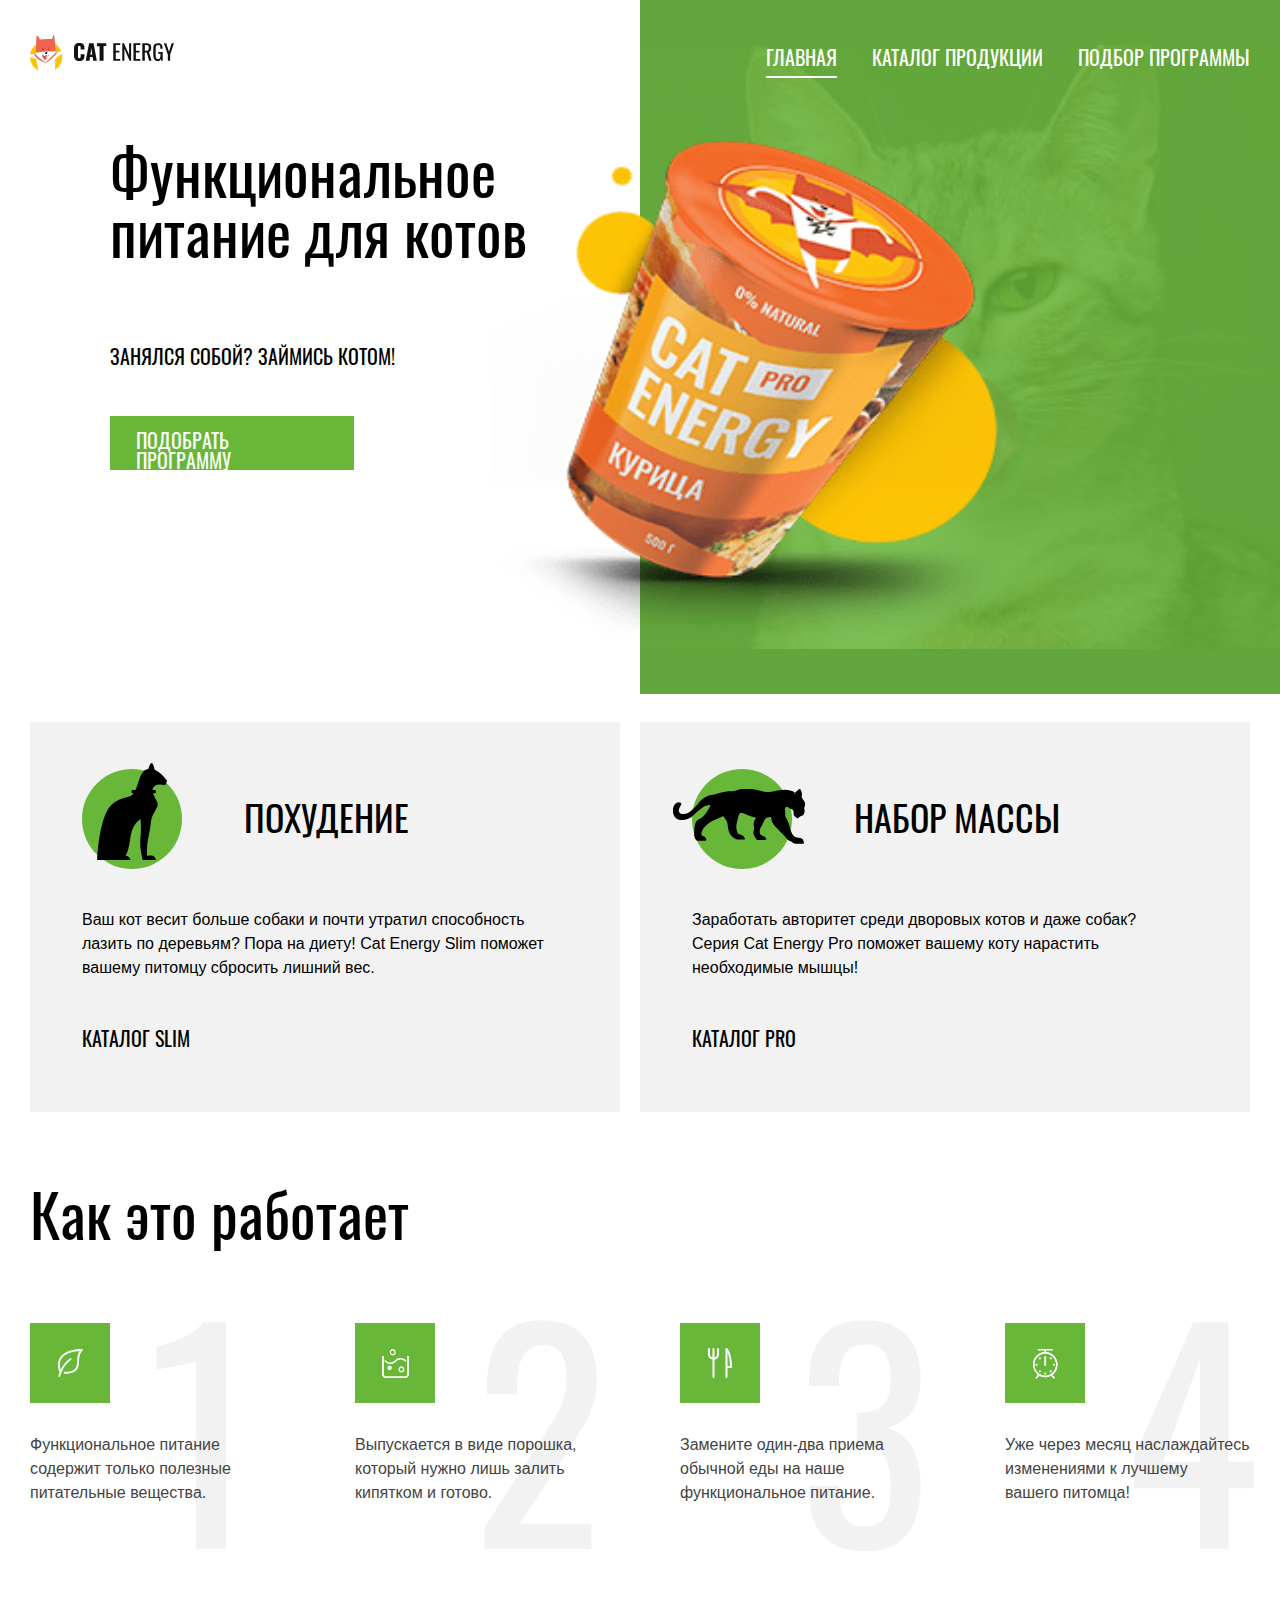
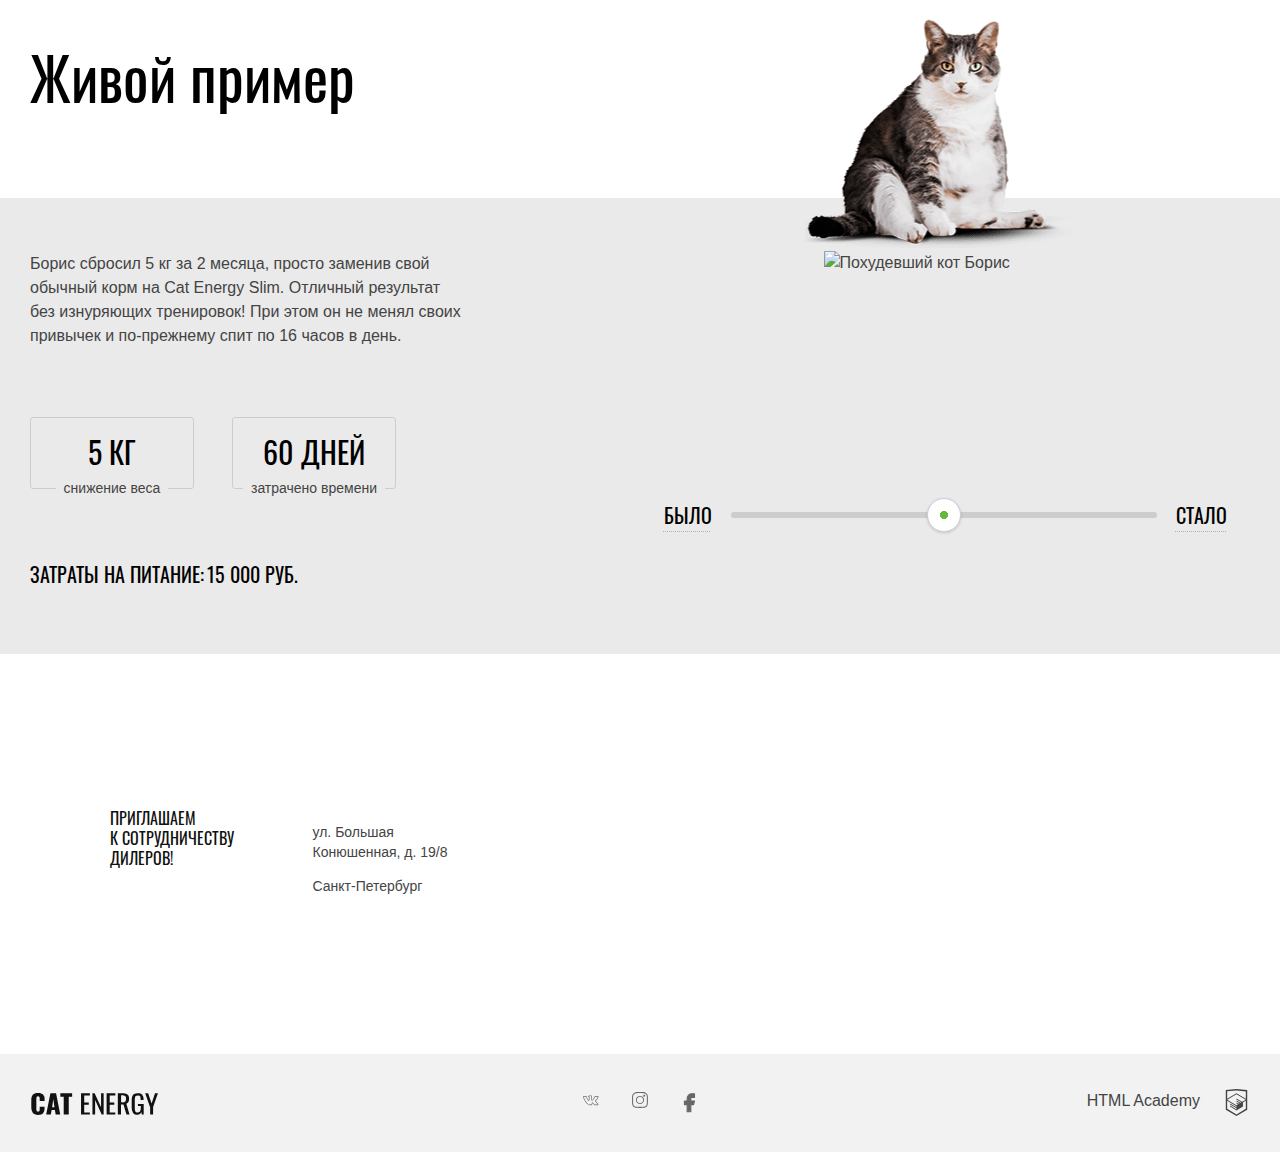
==== commit b0a19aeb: "Deploying to gh-pages from @ VasiliCheb/1834003-cat-energy-24@98b2bb3e5b056ff5c029288110901abf3afea6" ====
--- a/index.html
+++ b/index.html
@@ -1 +1 @@
-<!DOCTYPE html><html class="page" lang="ru"><head><meta charset="utf-8"><meta name="viewport" content="width=device-width,initial-scale=1"><title>Главная | Кэт энерджи | HTML Academy</title><link rel="stylesheet" href="./css/style.min.css"><script defer="defer" src="./js/nav-toggle.min.js"></script></head><body class="page__body"><header class="page-header page__wrapper_center"><div class="page-header__wrapper-logo"><a class="page-header__logo-link page-header__logo-link--image" href="index.html" aria-current="page"><img class="page-header__logo-image" src="img/index-logo.svg" width="33" height="38" alt="Логотип «Кэт энерджи»."> </a><a class="page-header__logo-link page-header__logo-link--title" href="index.html" aria-current="page"><img class="page-header__logo-title" src="img/index-logo-title.svg" width="101" height="18" alt="Заглавие логотипа «Кэт энерджи»."></a></div><nav class="main-nav main-nav--within_index"><button class="main-nav__toggle" type="button" hidden><span class="page__hidden">Открыть или закрыть меню.</span></button><ul class="main-nav__list"><li class="main-nav__item"><a class="main-nav__link" href="index.html" aria-current="page">Главная</a></li><li class="main-nav__item"><a class="main-nav__link" href="catalog.html">Каталог продукции</a></li><li class="main-nav__item"><a class="main-nav__link" href="form.html">Подбор программы</a></li></ul></nav></header><main class="page-main"><h1 class="page__hidden">Корма для котов от «Кэт энерджи».</h1><section class="selection page-main_selection"><div class="selection__wrapper page__wrapper_center"><h2 class="selection__title">Функциональное<br>питание для котов</h2><i class="selection__slogan">Занялся собой? Займись котом!</i> <img class="selection__image" src="img/index-canned.png" width="280" height="270" alt="Баночка куриной консервы «Кэт энерджи»."> <a class="button selection__button-link" href="form.html">Подобрать программу</a></div></section><section class="advantages page-main_advantages"><h2 class="page__hidden">Преимущества нашего питания.</h2><div class="page__wrapper_center"><ul class="advantages__list"><li class="advantages__item advantages__item--slim"><h3 class="advantages__title">Похудение</h3><p class="advantages__description">Ваш кот весит больше собаки и почти утратил способность лазить по деревьям? Пора на диету! Cat Energy Slim поможет вашему питомцу сбросить лишний вес.</p><a class="advantages__button-link" href="#">Каталог slim</a></li><li class="advantages__item advantages__item--pro"><h3 class="advantages__title">Набор массы</h3><p class="advantages__description">Заработать авторитет среди дворовых котов и даже собак? Серия Cat Energy Pro поможет вашему коту нарастить необходимые мышцы!</p><a class="advantages__button-link" href="#">Каталог pro</a></li></ul></div></section><section class="technologies"><h2 class="page__hidden">Технологии нашего питания.</h2><div class="page__wrapper_center"><h3 class="technologies__title">Как это работает</h3><ol class="technologies__list"><li class="technologies__item technologies__item--icon_leaf"><p class="technologies__description">Функциональное питание содержит только полезные питательные вещества.</p></li><li class="technologies__item technologies__item--icon_tub"><p class="technologies__description">Выпускается в виде порошка, который нужно лишь залить кипятком и готово.</p></li><li class="technologies__item technologies__item--icon_eat"><p class="technologies__description">Замените один-два приема обычной еды на наше функциональное питание.</p></li><li class="technologies__item technologies__item--icon_alarm"><p class="technologies__description">Уже через месяц наслаждайтесь изменениями к лучшему вашего питомца!</p></li></ol></div></section><section class="compare"><h2 class="page__hidden">Сравнение результата.</h2><div class="compare__wrapper page__wrapper_center"><div class="compare__wrapper_grid"><h3 class="compare__title">Живой пример</h3><p class="compare__description">Борис сбросил 5 кг за 2 месяца, просто заменив свой обычный корм на Cat Energy Slim. Отличный результат без изнуряющих тренировок! При этом он не менял своих привычек и по-прежнему спит по 16 часов в день.</p><div class="compare__container-list"><dl class="compare__effect-list"><div class="compare__effect-frame"><dt class="compare__effect-term">Cнижение веса</dt><dd class="compare__effect-definition">5 Кг</dd></div><div class="compare__effect-frame"><dt class="compare__effect-term">Затрачено времени</dt><dd class="compare__effect-definition">60 Дней</dd></div></dl><dl class="compare__expenses-list"><dt class="compare__expenses-term">Затраты на питание:</dt><dd class="compare__expenses-definition">15 000 Руб.</dd></dl></div><div class="compare__range range"><figure class="compare__range-photos range__photos"><figcaption class="page__hidden">Сравнение кота Бориса до и после применения функционального питания «Кэт энерджи».</figcaption><div class="compare__range-slider range__slider"><img class="compare__image range__image-before" src="img/index-cat-before.png" width="280" height="232" alt="Располневший кот Борис."></div><div class="compare__range-slider range__slider"><img class="compare__image range__image-after" src="#" width="243" height="232" alt="Похудевший кот Борис"></div></figure><div class="compare__range-bar range__bar"><button class="compare__range-button range__button" type="button">Было</button><div class="compare__range-scale range__scale"><!--Прописать стили для полосы выбора диапазона--><div class="compare__range-thumb range__thumb" hidden><span class="page__hidden">Сравнить котов в разных состояниях, до и после.</span></div></div><button class="compare__range-button range__button" type="button">Стало</button></div></div></div></div></section></main><footer class="page-footer page-footer--within_index"><div class="page-footer__wrapper"><div class="page-footer__wrapper_grid"><div class="page-footer__contacts page__wrapper_center"><div class="contacts"><em class="contacts__cooperation">Приглашаем<br>к сотрудничеству<br>дилеров!</em><address class="contacts__text"><p class="contacts__street">ул. Большая<br>Конюшенная, д. 19/8</p><p class="contacts__city">Санкт-Петербург</p></address></div></div><div class="page-footer__location location"><iframe class="page-footer__iframe" src="https://www.google.com/maps/embed?pb=!1m18!1m12!1m3!1d1998.6037872533277!2d30.320858716096975!3d59.93871648187614!2m3!1f0!2f0!3f0!3m2!1i1024!2i768!4f13.1!3m3!1m2!1s0x4696310fca145cc1%3A0x42b32648d8238007!2z0JHQvtC70YzRiNCw0Y8g0JrQvtC90Y7RiNC10L3QvdCw0Y8g0YPQuy4sIDE5LzgsINCh0LDQvdC60YIt0J_QtdGC0LXRgNCx0YPRgNCzLCDQoNC-0YHRgdC40Y8sIDE5MTE4Ng!5e0!3m2!1sru!2sby!4v1638037165046!5m2!1sru!2sby" allowfullscreen="" loading="lazy"></iframe><noscript><img class="location__noscript-image" src="img/index-location.png" width="320" height="362" alt="Карта местности. Расположение локации на местности."></noscript></div></div><div class="page-footer__container page__wrapper_center"><div class="page-footer__logo"><a class="page-footer__logo-link" href="index.html" aria-current="page"><img class="page-footer__logo-title" src="img/index-logo-title.svg" width="128" height="24" alt="Заглавие логотипа «Кэт энерджи»."></a></div><div class="page-footer__social social"><ul class="social__list"><li class="social__item"><a class="social__link social__link--vkontakte" href="https://vk.com/htmlacademy"><span class="page__hidden">Вконтакте</span></a></li><li class="social__item"><a class="social__link social__link--instagram" href="https://www.instagram.com/htmlacademy"><span class="page__hidden">Инстаграм</span></a></li><li class="social__item"><a class="social__link social__link--facebook" href="https://www.facebook.com/htmlacademy"><span class="page__hidden">Фейсбук</span></a></li></ul></div><div class="page-footer__copyright copyright"><a class="copyright__link" href="https://htmlacademy.ru/intensive/adaptive">HTML Academy</a></div></div></div></footer></body></html>+<!DOCTYPE html><html class="page" lang="ru"><head><meta charset="utf-8"><meta name="viewport" content="width=device-width,initial-scale=1"><title>Главная | Кэт энерджи | HTML Academy</title><link rel="stylesheet" href="./css/style.min.css"><script defer="defer" src="./js/nav-toggle.min.js"></script></head><body class="page__body"><header class="page-header page__wrapper-center"><div class="page-header__wrapper-logo"><a class="page-header__logo-link page-header__logo-link--image" href="index.html" aria-current="page"><img class="page-header__logo-image" src="img/index-logo.svg" width="33" height="38" alt="Логотип «Кэт энерджи»."> </a><a class="page-header__logo-link page-header__logo-link--title" href="index.html" aria-current="page"><img class="page-header__logo-title" src="img/index-logo-title.svg" width="101" height="18" alt="Заглавие логотипа «Кэт энерджи»."></a></div><nav class="page-header__main-nav main-nav main-nav--within_index"><button class="main-nav__toggle" type="button" hidden><span class="page__hidden">Открыть или закрыть меню.</span></button><ul class="main-nav__list"><li class="main-nav__item"><a class="main-nav__link" href="index.html" aria-current="page">Главная</a></li><li class="main-nav__item"><a class="main-nav__link" href="catalog.html">Каталог продукции</a></li><li class="main-nav__item"><a class="main-nav__link" href="form.html">Подбор программы</a></li></ul></nav></header><main class="page-main"><h1 class="page__hidden">Корма для котов от «Кэт энерджи».</h1><section class="selection page-main__selection"><div class="selection__wrapper page__wrapper-center"><h2 class="selection__title">Функциональное<br>питание для котов</h2><i class="selection__slogan">Занялся собой? Займись котом!</i> <img class="selection__image" src="img/index-canned.png" width="280" height="270" alt="Баночка куриной консервы «Кэт энерджи»."> <a class="button selection__button-link" href="form.html">Подобрать программу</a></div></section><section class="advantages page-main__advantages"><h2 class="page__hidden">Преимущества нашего питания.</h2><div class="page__wrapper-center"><ul class="advantages__list"><li class="advantages__item advantages__item--slim"><h3 class="advantages__title">Похудение</h3><p class="advantages__description">Ваш кот весит больше собаки и почти утратил способность лазить по деревьям? Пора на диету! Cat Energy Slim поможет вашему питомцу сбросить лишний вес.</p><a class="advantages__button-link" href="#">Каталог slim</a></li><li class="advantages__item advantages__item--pro"><h3 class="advantages__title">Набор массы</h3><p class="advantages__description">Заработать авторитет среди дворовых котов и даже собак? Серия Cat Energy Pro поможет вашему коту нарастить необходимые мышцы!</p><a class="advantages__button-link" href="#">Каталог pro</a></li></ul></div></section><section class="technologies"><h2 class="page__hidden">Технологии нашего питания.</h2><div class="page__wrapper-center"><h3 class="technologies__title">Как это работает</h3><ol class="technologies__list"><li class="technologies__item technologies__item--icon_leaf"><p class="technologies__description">Функциональное питание содержит только полезные питательные вещества.</p></li><li class="technologies__item technologies__item--icon_tub"><p class="technologies__description">Выпускается в виде порошка, который нужно лишь залить кипятком и готово.</p></li><li class="technologies__item technologies__item--icon_eat"><p class="technologies__description">Замените один-два приема обычной еды на наше функциональное питание.</p></li><li class="technologies__item technologies__item--icon_alarm"><p class="technologies__description">Уже через месяц наслаждайтесь изменениями к лучшему вашего&nbsp;питомца!</p></li></ol></div></section><section class="compare"><h2 class="page__hidden">Сравнение результата.</h2><div class="compare__wrapper page__wrapper-center"><div class="compare__wrapper-grid"><h3 class="compare__title">Живой пример</h3><p class="compare__description">Борис сбросил 5 кг за 2 месяца, просто заменив свой обычный корм на Cat Energy Slim. Отличный результат без изнуряющих тренировок! При этом он не менял своих привычек и по-прежнему спит по 16 часов в день.</p><div class="compare__container-list"><dl class="compare__effect-list"><div class="compare__effect-frame"><dt class="compare__effect-term">Cнижение веса</dt><dd class="compare__effect-definition">5 Кг</dd></div><div class="compare__effect-frame"><dt class="compare__effect-term">Затрачено времени</dt><dd class="compare__effect-definition">60 Дней</dd></div></dl><dl class="compare__expenses-list"><dt class="compare__expenses-term">Затраты на питание:</dt><dd class="compare__expenses-definition">15 000 Руб.</dd></dl></div><div class="compare__range range"><figure class="compare__range-photos range__photos"><figcaption class="page__hidden">Сравнение кота Бориса до и после применения функционального питания «Кэт энерджи».</figcaption><div class="compare__range-slider range__slider"><img class="compare__image range__image-before" src="img/index-cat-before.png" width="280" height="232" alt="Располневший кот Борис."></div><div class="compare__range-slider range__slider"><img class="compare__image range__image-after" src="#" width="243" height="232" alt="Похудевший кот Борис"></div></figure><div class="compare__range-bar range__bar"><button class="compare__range-button range__button" type="button">Было</button><div class="compare__range-scale range__scale"><div class="compare__range-thumb range__thumb"><span class="page__hidden">Сравнить котов в разных состояниях, до и после.</span></div></div><button class="compare__range-button range__button" type="button">Стало</button></div></div></div></div></section></main><footer class="page-footer page-footer--within_index"><div class="page-footer__wrapper"><div class="page-footer__wrapper-grid"><div class="page-footer__contacts page__wrapper-center"><div class="contacts"><em class="contacts__cooperation">Приглашаем<br>к сотрудничеству<br>дилеров!</em><address class="contacts__text"><p class="contacts__street">ул. Большая<br>Конюшенная, д. 19/8</p><p class="contacts__city">Санкт-Петербург</p></address></div></div><div class="page-footer__location location"><iframe class="page-footer__iframe" src="https://www.google.com/maps/embed?pb=!1m18!1m12!1m3!1d1998.6037872533277!2d30.320858716096975!3d59.93871648187614!2m3!1f0!2f0!3f0!3m2!1i1024!2i768!4f13.1!3m3!1m2!1s0x4696310fca145cc1%3A0x42b32648d8238007!2z0JHQvtC70YzRiNCw0Y8g0JrQvtC90Y7RiNC10L3QvdCw0Y8g0YPQuy4sIDE5LzgsINCh0LDQvdC60YIt0J_QtdGC0LXRgNCx0YPRgNCzLCDQoNC-0YHRgdC40Y8sIDE5MTE4Ng!5e0!3m2!1sru!2sby!4v1638037165046!5m2!1sru!2sby" allowfullscreen="" loading="lazy"></iframe><noscript><img class="location__noscript-image" src="img/index-location.png" width="320" height="362" alt="Карта местности. Расположение локации на местности."></noscript></div></div><div class="page-footer__container page__wrapper-center"><div class="page-footer__logo"><a class="page-footer__logo-link" href="index.html" aria-current="page"><img class="page-footer__logo-title" src="img/index-logo-title.svg" width="128" height="24" alt="Заглавие логотипа «Кэт энерджи»."></a></div><div class="page-footer__social social"><ul class="social__list"><li class="social__item"><a class="social__link social__link--vkontakte" href="https://vk.com/htmlacademy"><span class="page__hidden">Вконтакте</span></a></li><li class="social__item"><a class="social__link social__link--instagram" href="https://www.instagram.com/htmlacademy"><span class="page__hidden">Инстаграм</span></a></li><li class="social__item"><a class="social__link social__link--facebook" href="https://www.facebook.com/htmlacademy"><span class="page__hidden">Фейсбук</span></a></li></ul></div><div class="page-footer__copyright copyright"><a class="copyright__link" href="https://htmlacademy.ru/intensive/adaptive">HTML Academy</a></div></div></div></footer></body></html>--- a/css/style.min.css
+++ b/css/style.min.css
@@ -1,2 +1,2 @@
-@font-face{font-family:"Oswald";font-style:normal;font-weight:400;font-display:swap;src:url(../fonts/oswaldregular.woff2) format("woff2"),url(../fonts/oswaldregular.woff) format("woff")}@font-face{font-family:"Oswald";font-style:normal;font-weight:500;font-display:swap;src:url(../fonts/oswaldmedium.woff2) format("woff2"),url(../fonts/oswaldmedium.woff) format("woff")}:root{--accent-font:"Oswald", "Impact", sans-serif;--main-font:"Arial", "Helvetica", sans-serif;--white:#ffffff;--black:#000000;--black-light:#111111;--green:#68b738;--grey-dark-special:#222222;--grey-dark:#444444;--grey-special:#666666;--grey-basic_background:#f2f2f2;--grey_background:#eaeaea;--green_background:rgba(104, 183, 56, 0.85);--color-cat_background:#444348;--transparent:rgba(0, 0, 0, 0);--color-grey_border:#e6e6e6;--color-grey-base_border:#d9d9d9}img{max-width:100%;height:auto;margin:0}.page{height:100%;font-family:var(--main-font)}.page__body{display:flex;flex-direction:column;width:100%;min-width:320px;min-height:100%;margin:0;background-color:var(--white)}.page__hidden{position:absolute;width:1px;height:1px;margin:-1px;padding:0;border:0;clip:rect(0 0 0 0);overflow:hidden}.page__wrapper_center{margin:0 20px}@media (min-width:768px) and (max-width:1279.899px){.page__wrapper_center{margin:0 30px}}@media (min-width:1280px){.page__wrapper_center{width:1220px;margin:0 auto}}.page-main{flex-grow:1}@media (min-width:1280px){.page-main_selection{margin-bottom:82px}.page-main_advantages{margin-bottom:51px}}.button{font-family:var(--accent-font);font-weight:400;width:-moz-fit-content;width:fit-content;text-decoration:none;text-transform:uppercase;color:var(--white);background-color:var(--green);border:0}.button--size_wide{width:100%}.page-header{position:relative;display:flex;flex-direction:column}@media (min-width:768px){.page-header{display:grid;grid-template-columns:1fr 2fr;padding:15px 0}}@media (min-width:1280px){.page-header{grid-template-columns:1fr 1fr;padding:20px 0}}.page-header__wrapper-logo{display:flex;justify-content:center;align-items:center;padding-top:10px;padding-bottom:17px}@media (max-width:767.9px){.page-header__wrapper-logo{position:relative}.page-header__wrapper-logo::before{content:"";position:absolute;height:1px;width:100%;left:-20px;bottom:0;background-color:var(--color-grey_border);box-shadow:40px 0 0 0 var(--color-grey_border)}}.page-header__logo-link{text-decoration:none}.page-header__logo-link--title{margin:0 auto;padding-right:33px}@media (min-width:768px){.page-header__logo-link--title{padding-right:0;margin-left:10px}}.page-footer{background-color:var(--grey-basic_background)}.page-footer--within_index{--contacts-color:var(--white)}.page-footer__container{display:flex;flex-direction:column;align-items:center}@media (min-width:768px){.page-footer__container{display:grid;grid-template-columns:1fr 1fr 1fr}}.page-footer__iframe{display:block;border:0;width:100%;height:362px}@media (min-width:768px){.page-footer__iframe{height:400px}}.page-footer__wrapper_grid{background-color:var(--contacts-color, var(--transparent))}@media (min-width:1280px){.page-footer__wrapper_grid{display:grid;grid-template-columns:1fr;grid-template-rows:auto}.page-footer__contacts{margin-top:98px;z-index:2}.page-footer__contacts,.page-footer__location{grid-row:1/-1;grid-column:1/-1}}.page-footer__logo-title{padding-top:39px;padding-bottom:32px}.contacts{box-sizing:border-box;display:grid;grid-template-columns:1fr 1fr;padding:26px 20px}@media (max-width:1279.9px){.contacts{background-color:var(--contacts-color, var(--transparent))}}@media (min-width:768px) and (max-width:1279.899px){.contacts{padding:56px 70px}}@media (min-width:1280px){.contacts{width:565px;height:198px;padding:56px 80px;background-color:var(--white)}}.contacts__cooperation{font-style:normal;font-family:var(--accent-font);font-size:16px;line-height:20px;font-weight:400;color:var(--black-light);text-transform:uppercase}.contacts__text{font-style:normal;font-size:14px;line-height:20px;color:var(--grey-dark)}.location__noscript-image{display:block;object-fit:cover;object-position:center center;width:100%;height:362px}@media (min-width:768px) and (max-width:1279.899px){.location__noscript-image{height:400px}}@media (min-width:1280px){.location__noscript-image{max-width:1440px;height:400px;margin:0 auto}}@media (max-width:767.9px){.social{width:100%;border-top:1px solid var(--color-grey-base_border);border-bottom:1px solid var(--color-grey-base_border)}}.social__list{display:flex;justify-content:center;flex-wrap:wrap;list-style-type:none;padding:0;margin:0}.social__link{display:block;padding:20px 15px;color:var(--grey-special)}.social__link::before{content:"";display:block;-webkit-mask-repeat:no-repeat;mask-repeat:no-repeat;-webkit-mask-position:center;mask-position:center;background:currentColor}.social__link--vkontakte::before{-webkit-mask-image:url(../icons/sprite.svg#footer-icon-vkontakte);mask-image:url(../icons/sprite.svg#footer-icon-vkontakte);width:23px;height:16px}.social__link--instagram::before{-webkit-mask-image:url(../icons/sprite.svg#footer-icon-instagram);mask-image:url(../icons/sprite.svg#footer-icon-instagram);width:16px;height:16px}.social__link--facebook::before{-webkit-mask-image:url(../icons/sprite.svg#footer-icon-facebook);mask-image:url(../icons/sprite.svg#footer-icon-facebook);width:22px;height:22px}.copyright{font-size:16px;line-height:18px;align-self:flex-start;width:100%}@media (min-width:768px){.copyright{align-self:center}}.copyright__link{position:relative;display:block;color:var(--grey-dark);text-decoration:none;padding-top:28px;padding-bottom:32px}@media (min-width:768px){.copyright__link{padding-right:50px;text-align:right}}.copyright__link::before{position:absolute;content:"";display:block;-webkit-mask-repeat:no-repeat;mask-repeat:no-repeat;-webkit-mask-position:center;mask-position:center;background:currentColor;-webkit-mask-image:url(../icons/sprite.svg#footer-logo-html);mask-image:url(../icons/sprite.svg#footer-logo-html);width:27px;height:34px;top:22px;right:0}.main-nav{font-family:var(--accent-font);font-size:20px;line-height:20px;font-weight:500}.main-nav--within_index{--link-color:var(--white)}@media (min-width:1280px){.main-nav--within_index{position:relative}.main-nav--within_index::before{content:"";position:absolute;z-index:-2;top:0;left:0;right:0;bottom:0;background-color:var(--green_background)}}@media (max-width:767.9px){.main-nav--closed .main-nav__list{display:none}.main-nav--opened .main-nav__list{position:absolute;z-index:2;width:100%}.main-nav--nojs .main-nav__list{display:block}}@media (min-width:768px){.main-nav{margin-right:-17.5px}}.main-nav__list{display:flex;flex-direction:column;margin:0;padding:0;list-style-type:none;text-align:center}@media (min-width:768px){.main-nav__list{flex-direction:row;justify-content:space-between;font-size:18px;line-height:24px;font-weight:400}}@media (min-width:1280px){.main-nav__list{font-size:20px;line-height:30px;justify-content:flex-end}}@media (max-width:767.9px){.main-nav__item{position:relative;background-color:var(--white);box-shadow:20px 0 0 0 var(--white),-20px 0 0 0 var(--white)}.main-nav__item::before{content:"";position:absolute;height:1px;width:100%;left:-20px;bottom:0;background-color:var(--color-grey_border);box-shadow:40px 0 0 0 var(--color-grey_border)}}.main-nav__link{display:block;color:var(--black);text-decoration:none;text-transform:uppercase;padding:22px 25px 24px}@media (min-width:768px){.main-nav__link{padding:22px 17.5px 24px}.main-nav__link[aria-current]{text-decoration:underline;text-decoration-thickness:2px;text-underline-offset:10px;-webkit-text-decoration-color:var(--green);text-decoration-color:var(--green)}}@media (min-width:1280px){.main-nav__link{color:var(--link-color, var(--black))}.main-nav__link[aria-current]{-webkit-text-decoration-color:var(--link-color, var(--green));text-decoration-color:var(--link-color, var(--green))}}.main-nav__toggle{position:absolute;top:10px;right:0;width:34px;height:38px;background-color:var(--white);cursor:pointer;border:0}@media (max-width:767.9px){.main-nav__toggle{display:block}}.main-nav--closed .main-nav__toggle::before{content:"";position:absolute;top:12px;left:5px;width:24px;height:1.5px;background-color:var(--black);box-shadow:0 7px 0 0 var(--black),0 14px 0 0 var(--black)}.main-nav--opened .main-nav__toggle::after,.main-nav--opened .main-nav__toggle::before{content:"";position:absolute;top:18px;left:5px;width:25px;height:1.5px;background-color:var(--black)}.main-nav--opened .main-nav__toggle::before{transform:rotate(45deg)}.main-nav--opened .main-nav__toggle::after{transform:rotate(-45deg)}.main-nav--nojs .main-nav__toggle{display:none}.selection{display:flex;flex-direction:column;font-family:var(--accent-font);color:var(--white)}@media (max-width:767.9px){.selection{position:relative;text-align:center}}.selection::before{position:absolute;content:"";background-image:linear-gradient(to bottom,var(--green_background),var(--green_background)),url(../img/index-background-cat.jpg);width:100%;height:302px;background-size:contain;background-repeat:no-repeat;background-position:center center;background-color:var(--color-cat_background);z-index:-1}@media (min-width:768px) and (max-width:1279.899px){.selection::before{content:initial}}@media (min-width:1280px){.selection::before{right:0;top:0;width:50%;height:694px;background-size:contain;background-position:center left}}@media (min-width:768px){.selection__wrapper{display:grid;grid-template-columns:1fr;grid-template-rows:auto}}@media (min-width:1280px){.selection__wrapper{grid-template-columns:1fr 1fr}}.selection__title{font-size:36px;line-height:36px;font-weight:400;padding-top:25px;margin-top:0;margin-bottom:25px}@media (min-width:768px){.selection__title{font-size:60px;line-height:60px;color:var(--black);grid-column:1/2;grid-row:1/-1;margin-left:87px}}@media (min-width:1280px){.selection__title{margin-top:0;margin-left:80px}}.selection__slogan{font-style:normal;font-size:14px;line-height:14px;font-weight:400;text-transform:uppercase;margin-top:0}@media (min-width:768px){.selection__slogan{font-size:20px;line-height:20px;color:var(--black);grid-column:1/2;grid-row:1/-1;margin-top:180px;margin-left:87px}}@media (min-width:1280px){.selection__slogan{margin-top:230px;margin-left:80px}}.selection__image{display:block;padding-top:25px;margin:0 auto}@media (min-width:768px){.selection__image{width:709px;height:609px;grid-column:1/2;grid-row:1/-1;z-index:-1;margin-top:220px;justify-self:center}}@media (min-width:1280px){.selection__image{width:552px;height:499px;grid-column:2/-1;margin-top:0;margin-left:-150px}}.selection__button-link{display:block;font-size:14px;line-height:18px;padding:10px 0;width:100%;margin-bottom:20px}@media (min-width:768px){.selection__button-link{box-sizing:border-box;font-size:20px;line-height:20px;width:244px;height:54px;padding:14px 26px;grid-column:1/-1;grid-row:1/-1;margin-top:250px;margin-left:87px}}@media (min-width:1280px){.selection__button-link{margin-top:300px;margin-left:80px}}.advantages{color:var(--grey-dark);font-size:14px;line-height:18px}@media (min-width:768px){.advantages{font-size:16px;line-height:24px;color:var(--black)}}.advantages__list{display:flex;flex-direction:column;margin:0;padding:0;list-style-type:none}@media (min-width:1280px){.advantages__list{display:grid;grid-template-columns:1fr 1fr}}.advantages__item{position:relative;background-color:var(--grey-basic_background);padding:24px 20px 22px}.advantages__item:not(:last-child){margin-bottom:20px}.advantages__item::before{position:absolute;content:"";width:50px;height:50px;background-color:var(--green);border-radius:50%}@media (min-width:768px) and (max-width:1279.899px){.advantages__item::before{width:200px;height:200px;right:60px;top:92px}}@media (min-width:1280px){.advantages__item::before{width:100px;height:100px;left:52px;top:47px}}@media (min-width:768px) and (max-width:1279.899px){.advantages__item{padding:77px 60px 57px 52px}}@media (min-width:1280px){.advantages__item{padding:47px 65px 59px 52px}.advantages__item:not(:last-child){margin-bottom:0;margin-right:20px}}.advantages__item--slim::after{position:absolute;content:"";background-image:url(../icons/sprite.svg#index-cat-slim);background-position:center;background-repeat:no-repeat}@media (max-width:767.9px){.advantages__item--slim::after{width:36px;height:50px;background-size:50px 50px;left:29px;top:21px}}@media (min-width:768px) and (max-width:1279.899px){.advantages__item--slim::after{width:140px;height:194px;background-size:194px 194px;right:92px;top:81px}}@media (min-width:1280px){.advantages__item--slim::after{width:70px;height:97px;background-size:97px 97px;left:67px;top:41px}}.advantages__item--pro::after{position:absolute;content:"";background-image:url(../icons/sprite.svg#index-cat-pro);background-position:center;background-repeat:no-repeat}@media (max-width:767.9px){.advantages__item--pro::after{width:67px;height:28px;background-size:67px 67px;left:13px;top:35px}}@media (min-width:768px) and (max-width:1279.899px){.advantages__item--pro::after{width:268px;height:112px;background-size:268px 268px;right:28px;top:135px}}@media (min-width:1280px){.advantages__item--pro::after{width:134px;height:56px;background-size:134px 134px;left:33px;top:67px}}.advantages__title{display:block;font-family:var(--accent-font);font-size:24px;line-height:37px;font-weight:400;color:var(--black);text-transform:uppercase;margin-top:10px;margin-left:70px}@media (min-width:768px){.advantages__title{font-size:36px;line-height:36px}}@media (min-width:768px) and (max-width:1279.899px){.advantages__title{margin-left:0}}@media (min-width:1280px){.advantages__title{margin-left:162px;margin-top:30px;margin-bottom:73px}}.advantages__description{margin-bottom:23px}@media (min-width:768px) and (max-width:1279.899px){.advantages__description{width:57%}}.advantages__button-link{display:block;font-family:var(--accent-font);font-size:16px;line-height:16px;color:var(--black);text-decoration:none;text-transform:uppercase;padding-top:20px}@media (max-width:767.9px){.advantages__button-link{width:100%;border-top:1px solid var(--color-grey-base_border)}}@media (min-width:768px){.advantages__button-link{font-size:20px;line-height:30px}}.technologies{color:var(--grey-dark);font-size:14px;line-height:18px;padding:20px 0}@media (min-width:768px){.technologies{font-size:16px;line-height:24px}}.technologies__title{font-family:var(--accent-font);font-size:36px;line-height:40px;font-weight:400;color:var(--black);margin-top:0;margin-bottom:40px}@media (min-width:768px){.technologies__title{font-size:60px;line-height:60px}}.technologies__list{display:flex;flex-direction:column;margin:0;padding:0;list-style-type:none;counter-reset:counter-container}@media (min-width:768px){.technologies__list{flex-direction:row;flex-wrap:wrap}}.technologies__item{position:relative;margin-top:0;min-height:60px}.technologies__item:not(:last-child){margin-bottom:20px}.technologies__item::before{position:absolute;content:"";width:60px;height:60px;background-color:var(--green)}@media (min-width:768px){.technologies__item::before{width:80px;height:80px;left:0;top:40px}.technologies__item{width:50%;min-height:280px}.technologies__item::after{counter-increment:counter-container;content:"" counter(counter-container) "";position:absolute;font-family:var(--accent-font);font-weight:400;font-size:280px;line-height:280px;color:var(--grey-basic_background);z-index:-1;left:118px;top:0}}@media (min-width:1280px){.technologies__item{width:25%}}.technologies__description{margin-top:0;margin-left:80px;width:70%}@media (min-width:768px){.technologies__description{margin-top:150px;margin-left:0}}@media (min-width:1280px){.technologies__description{width:85%}}.compare{color:var(--grey-dark);font-size:14px;line-height:18px;padding:20px 0;background-color:var(--grey_background)}@media (min-width:768px){.compare{font-size:16px;line-height:24px;background-image:linear-gradient(to bottom,var(--white) 57%,var(--transparent) 43%)}}@media (min-width:1280px){.compare__wrapper_grid{display:grid;grid-template-columns:1fr 1fr}}.compare__title{font-family:var(--accent-font);font-size:36px;line-height:40px;font-weight:400;color:var(--black);padding-top:5px;margin-top:0;margin-bottom:40px}@media (min-width:768px){.compare__title{font-size:60px;line-height:60px}}@media (min-width:1280px){.compare__description,.compare__title{grid-column:1/2}}@media (min-width:768px){.compare__container-list{display:flex;justify-content:space-between}}@media (min-width:1280px){.compare__container-list{flex-direction:column;justify-content:flex-start;grid-column:1/2}}.compare__effect-list{display:flex;justify-content:space-evenly}@media (min-width:1280px){.compare__effect-list{justify-content:flex-start}}.compare__effect-frame{display:flex;flex-direction:column}@media (min-width:1280px){.compare__effect-frame{justify-content:flex-start}}.compare__effect-term{font-size:12px;line-height:12px;text-transform:lowercase;order:2}@media (min-width:768px){.compare__effect-term{font-size:14px;line-height:14px}}.compare__effect-definition{font-family:var(--accent-font);font-size:24px;line-height:24px;font-weight:400;color:var(--black);text-transform:uppercase}@media (min-width:768px){.compare__effect-definition{font-size:30px;line-height:37px}}.compare__expenses-list{display:flex;font-family:var(--accent-font);font-size:14px;line-height:20px;font-weight:400;color:var(--black);text-transform:uppercase;justify-content:center}@media (min-width:768px){.compare__expenses-list{font-size:20px;flex-direction:column;align-items:flex-end}}@media (min-width:1280px){.compare__expenses-list{flex-direction:row;justify-content:flex-start}.compare__range{grid-column:2/-1}}.compare__range-button{font-family:var(--accent-font);font-size:16px;line-height:20px;font-weight:400;color:var(--black);text-transform:uppercase;border:0;background-color:var(--transparent)}.compare__image{display:block;padding-top:40px;margin:0 auto}.range__bar{display:flex;justify-content:center}.form-selection{display:flex;flex-direction:column;font-family:var(--accent-font);font-weight:400}.form-selection__title{font-size:36px;line-height:36px;font-weight:400;color:var(--black);padding-top:27px;margin-top:0;margin-bottom:37px}@media (min-width:768px){.form-selection__title{font-size:60px;line-height:60px}}.form-selection__description{font-size:14px;line-height:18px;color:var(--black);margin-top:0;margin-bottom:20px;text-transform:uppercase}@media (min-width:768px){.form-selection__description{font-size:20px;line-height:30px}}.form-selection__attention{display:block;font-family:var(--main-font);font-size:14px;line-height:16px;font-weight:400;color:var(--black);padding-top:20px}@media (min-width:768px){.form-selection__attention{font-size:16px;width:50%}}.form-selection__set{margin:0;padding:0}.form-selection__dispatch-set{display:flex;flex-direction:column;margin-bottom:32px;text-align:center}@media (min-width:768px){.form-selection__dispatch-set{flex-direction:row}}@media (min-width:1280px){.form-selection__dispatch-set{grid-column:1/-1}}.form{display:flex;flex-direction:column}@media (min-width:1280px){.form{display:grid;grid-template-columns:1fr 1fr}}.form__button{width:100%}@media (min-width:768px){.form__button{font-size:20px;line-height:26px;width:50%}}.form-cat{font-size:16px;line-height:18px;color:var(--grey-dark);text-transform:uppercase;border:0;padding:20px 0}@media (min-width:768px){.form-cat{font-size:20px;line-height:30px}}@media (min-width:1280px){.form-cat{grid-column:1/2}}.form-cat__list{list-style-type:none;margin:0;padding:0}.form-cat__item:not(:last-child){margin-bottom:14px}.form-cat__field{font-family:var(--accent-font);font-size:16px;line-height:18px;font-weight:400;color:var(--grey-dark);text-transform:uppercase;flex-grow:1}@media (min-width:768px){.form-cat__field{font-size:20px;line-height:30px}}.form-cat__label{display:flex}.form-radio{font-size:16px;line-height:18px;color:var(--grey-dark-special);text-transform:uppercase;border:0;padding:20px 0}@media (min-width:768px){.form-radio{font-size:20px;line-height:30px}}@media (min-width:1280px){.form-radio{grid-column:2/-1}}.form-radio__list{list-style-type:none;margin:0;padding:0}.form-radio__item:not(:last-child){margin-bottom:13px}.form-owner{border:0;padding:20px 0}@media (min-width:1280px){.form-owner{grid-column:1/-1}}.form-owner__legend{display:flex;flex-direction:column;font-size:24px;line-height:26px;color:var(--black);padding:0}@media (min-width:768px){.form-owner__legend{flex-direction:row;font-size:36px;line-height:36px}}.form-owner__list{display:flex;flex-direction:column;font-size:16px;line-height:18px;color:var(--grey-dark);text-transform:uppercase;list-style-type:none;margin:0;padding:0}@media (min-width:768px){.form-owner__list{font-size:20px;line-height:30px}}@media (min-width:1280px){.form-owner__list{flex-direction:row;font-size:20px;line-height:30px}}.form-owner__item{width:100%}.form-owner__item:not(:last-child){margin-bottom:14px}.form-owner__field{font-family:var(--accent-font);font-size:16px;line-height:18px;font-weight:400;color:var(--grey-dark);text-transform:uppercase;flex-grow:1}@media (min-width:768px){.form-owner__field{font-size:20px;line-height:30px}}.form-owner__label{display:flex}.form-commentary{padding:20px 0}@media (min-width:1280px){.form-commentary{grid-column:1/-1}}.form-commentary__label{display:block;font-size:24px;line-height:26px;color:var(--black);margin-bottom:38px}@media (min-width:768px){.form-commentary__label{font-size:36px;line-height:36px;margin-bottom:76px}}.form-commentary__field{font-family:var(--accent-font);font-size:16px;line-height:18px;font-weight:400;color:var(--grey-dark);text-transform:uppercase;width:100%}@media (min-width:768px){.form-commentary__field{font-size:20px;line-height:30px}}.form-checkbox{border:0;padding:20px 0}@media (min-width:1280px){.form-checkbox{grid-column:1/-1}}.form-checkbox__legend{display:block;font-size:24px;line-height:26px;color:var(--black);padding:0;margin-bottom:34px}@media (min-width:768px){.form-checkbox__legend{font-size:36px;line-height:36px;margin-bottom:57px}}.form-checkbox__list{display:flex;flex-direction:column;font-size:16px;line-height:18px;color:var(--black);text-transform:uppercase;list-style-type:none;margin:0;padding:0}@media (min-width:768px){.form-checkbox__list{font-size:20px;line-height:30px;flex-direction:row;flex-wrap:wrap}}.form-checkbox__item:not(:last-child){margin-bottom:12px}@media (min-width:768px){.form-checkbox__item{width:50%}}@media (min-width:1280px){.form-checkbox__item{width:25%}}.catalog-main__title{font-family:var(--accent-font);font-size:36px;line-height:36px;font-weight:400;color:var(--black);padding-top:27px;margin-top:0;margin-bottom:40px}@media (min-width:768px){.catalog-main__title{font-size:60px;line-height:60px}}.catalog__list{display:flex;flex-direction:column;list-style-type:none;margin:0;padding:0}@media (min-width:768px){.catalog__list{display:grid;grid-template-columns:1fr 1fr;gap:60px}}@media (min-width:1280px){.catalog__list{display:grid;grid-template-columns:1fr 1fr 1fr 1fr;column-gap:80px;row-gap:63px}}.product{display:grid;grid-template-columns:1fr 1fr;padding:20px 0}@media (min-width:768px){.product{background-color:var(--grey-basic_background);text-align:center;padding:39px}}.product__link{text-decoration:none}.product__link--title{grid-column:2/-1}@media (min-width:768px){.product__link--title{grid-column:1/-1}}.product__title{font-family:var(--accent-font);font-size:16px;line-height:20px;font-weight:400;color:var(--grey-dark-special);text-transform:uppercase;margin:0}@media (min-width:768px){.product__title{font-size:20px;line-height:24px}}.product__link--image{grid-column:1/-2}@media (min-width:768px){.product__link--image{grid-column:1/-1;order:-1}}.product__specification{grid-column:2/-1;display:grid;grid-template-columns:1fr 1fr;font-size:12px;line-height:16px;font-weight:400;color:var(--grey-dark);margin:0}@media (min-width:768px){.product__specification{grid-column:1/-1;font-size:16px}}.product__term{grid-column:1/2}.product__definition{grid-column:2/-1;margin:0}@media (min-width:768px){.product--more{background-color:var(--white)}}.product__link--more{grid-column:1/-1;margin:0 auto}.product__title--more{color:var(--black-light);margin-bottom:8px}@media (min-width:768px){.product__title--more{line-height:22px}}.product__description--more{grid-column:1/-1;font-size:12px;line-height:16px;font-weight:400;color:var(--grey-dark);margin:0 auto 21px}@media (min-width:768px){.product__description--more{font-size:16px;line-height:18px}}.product__button{display:grid;grid-column:1/-1;font-size:16px;line-height:20px;width:100%;place-items:center}@media (min-width:768px){.product__button{grid-column:1/-1}}.product__button--more_color{color:var(--grey-dark);background-color:var(--grey-basic_background)}@media (min-width:1280px){.catalog-add{display:grid;grid-template-columns:1fr 1fr 1fr 1fr;column-gap:79px}}.catalog-add__card:not(:last-child){margin-bottom:19px}.catalog-add__list{display:flex;flex-direction:column;padding:20px 0}@media (min-width:1280px){.catalog-add__list{grid-column:1/-2}}.catalog-add__title{font-family:var(--accent-font);font-size:24px;line-height:24px;font-weight:400;color:var(--black);padding-top:20px;margin-top:0;margin-bottom:36px}@media (min-width:768px){.catalog-add__title{font-size:36px;line-height:36px}}@media (min-width:1280px){.catalog-add__title{grid-column:1/-1}}.catalog-add__aside{margin:20px 0}.product-add{display:grid;grid-template-columns:1fr 1fr;grid-template-rows:min-content auto min-content}@media (min-width:768px){.product-add{grid-template-columns:1fr 1fr 1fr auto;grid-template-rows:auto min-content}}@media (min-width:1280px){.product-add{display:grid;grid-template-columns:3fr 2fr 1fr 2fr;column-gap:38px}}.product-add__title{font-family:var(--accent-font);font-size:16px;line-height:16px;font-weight:400;text-transform:uppercase;grid-column:1/-1;grid-row:1/2}@media (min-width:768px){.product-add__title{font-size:20px;line-height:20px;grid-column:1/3}}@media (min-width:1280px){.product-add__title{grid-column:1/2}}.product-add__link{color:var(--grey-dark-special);text-decoration:none}.product-add__quantity{margin:0}.product-add__price,.product-add__quantity{font-size:14px;line-height:14px;font-weight:400;color:var(--grey-dark)}@media (min-width:768px){.product-add__price,.product-add__quantity{font-size:16px;line-height:20px}}.product-add__quantity{grid-column:1/2;grid-row:2/3}@media (min-width:768px){.product-add__quantity{grid-column:3/4;grid-row:1/2;margin-left:auto}}@media (min-width:1280px){.product-add__quantity{grid-column:2/3;margin-left:0;margin-right:auto}}.product-add__price{text-transform:uppercase;grid-column:-2/-1;grid-row:2/3;margin:0 0 0 auto}@media (min-width:768px){.product-add__price{padding-left:50px;grid-row:1/2}}@media (min-width:1280px){.product-add__price{grid-column:3/4}}.product-add__order{font-family:var(--accent-font);font-size:16px;line-height:20px;margin-top:12px;margin-left:0;grid-column:1/-1;grid-row:-1/-2}@media (min-width:1280px){.product-add__order{margin-top:0;grid-column:-1/-2;grid-row:1/2}}.product-add__button{display:grid;width:100%;place-items:center}.catalog-aside{font-size:16px;line-height:20px;font-weight:400;color:var(--white);background-image:linear-gradient(to bottom,var(--green_background),var(--green_background)),url(../img/catalog-background-cat.jpg);width:100%;height:290px;background-size:contain;background-repeat:no-repeat;background-position:center center;text-align:center}@media (min-width:768px){.catalog-aside{height:200px;text-align:right}}@media (min-width:1280px){.catalog-aside{height:290px;text-align:center}}.catalog-aside__description{padding-top:187px}@media (min-width:768px){.catalog-aside__description{padding-top:71px;margin-right:124px}}@media (min-width:1280px){.catalog-aside__description{padding-top:185px;margin:0}}
+@font-face{font-family:"Oswald";font-style:normal;font-weight:400;font-display:swap;src:url(../fonts/oswaldregular.woff2) format("woff2"),url(../fonts/oswaldregular.woff) format("woff")}@font-face{font-family:"Oswald";font-style:normal;font-weight:500;font-display:swap;src:url(../fonts/oswaldmedium.woff2) format("woff2"),url(../fonts/oswaldmedium.woff) format("woff")}:root{--accent-font:"Oswald", "Impact", sans-serif;--main-font:"Arial", "Helvetica", sans-serif;--white:#ffffff;--black:#000000;--black-light:#111111;--green:#68b738;--grey-dark-special:#222222;--grey-dark:#444444;--grey-special:#666666;--grey-basic_background:#f2f2f2;--grey_background:#eaeaea;--green_background:rgba(104, 183, 56, 0.85);--color-cat_background:#444348;--color-cat-catalog_background:#858585;--transparent:rgba(0, 0, 0, 0);--color-grey_border:#e6e6e6;--color-form_border:#e7e7e7;--color-catalog_border:#ebebeb;--color-catalog-more:#d3d3d3;--color-grey-base_border:#d9d9d9;--color-grey-special_border:#cdcdcd;--color-decoration_underline:rgba(0, 0, 0, 0.24);--color-range_shadow:rgba(0, 0, 0, 0.16)}img{max-width:100%;height:auto}.page{height:100%;font-family:var(--main-font)}.page__body{display:flex;flex-direction:column;width:100%;min-width:320px;min-height:100%;margin:0;background-color:var(--white)}.page__hidden{position:absolute;width:1px;height:1px;margin:-1px;padding:0;border:0;clip:rect(0 0 0 0);overflow:hidden}.page__wrapper-center{margin:0 20px}@media (min-width:768px) and (max-width:1279.899px){.page__wrapper-center{margin:0 30px}}@media (min-width:1280px){.page__wrapper-center{width:1220px;margin:0 auto}}.page-main{flex-grow:1}@media (min-width:1280px){.page-main__selection{margin-bottom:82px}.page-main__advantages{margin-bottom:51px}.page-main__catalog-add{margin-bottom:86px}}.button{font-family:var(--accent-font);font-weight:400;width:-moz-fit-content;width:fit-content;text-decoration:none;text-transform:uppercase;color:var(--white);background-color:var(--green);border:0}.button--size_wide{width:100%}.page-header{position:relative;display:flex;flex-direction:column}@media (min-width:768px){.page-header{display:grid;grid-template-columns:1fr 2fr;padding:15px 0}}@media (min-width:1280px){.page-header{grid-template-columns:1fr 1fr;padding:20px 0}}.page-header__wrapper-logo{display:flex;justify-content:center;align-items:center;padding-top:10px;padding-bottom:17px}@media (max-width:767.9px){.page-header__wrapper-logo{position:relative}.page-header__wrapper-logo::before{content:"";position:absolute;height:1px;width:100%;left:-20px;bottom:0;background-color:var(--color-grey_border);box-shadow:40px 0 0 0 var(--color-grey_border)}}.page-header__logo-link{text-decoration:none}.page-header__logo-link--title{margin:0 auto;padding-right:33px}@media (min-width:768px){.page-header__logo-link--title{padding-right:0;margin-left:10px}.page-header__main-nav{margin-right:-17.5px}}.page-footer{background-color:var(--grey-basic_background)}.page-footer--within_index{--contacts-color:var(--white)}.page-footer__container{display:flex;flex-direction:column;align-items:center}@media (min-width:768px){.page-footer__container{display:grid;grid-template-columns:1fr 1fr 1fr}}.page-footer__iframe{display:block;border:0;width:100%;height:362px}@media (min-width:768px){.page-footer__iframe{height:400px}}.page-footer__wrapper-grid{background-color:var(--contacts-color, var(--transparent))}@media (min-width:1280px){.page-footer__wrapper-grid{display:grid;grid-template-columns:1fr;grid-template-rows:auto}.page-footer__contacts{margin-top:98px;z-index:2}.page-footer__contacts,.page-footer__location{grid-row:1/-1;grid-column:1/-1}}.page-footer__logo-title{padding-top:39px;padding-bottom:32px}.contacts{box-sizing:border-box;display:grid;grid-template-columns:1fr 1fr;padding:26px 20px}@media (max-width:1279.9px){.contacts{background-color:var(--contacts-color, var(--transparent))}}@media (min-width:768px) and (max-width:1279.899px){.contacts{padding:56px 70px}}@media (min-width:1280px){.contacts{width:565px;height:198px;padding:56px 80px;background-color:var(--white)}}.contacts__cooperation{font-style:normal;font-family:var(--accent-font);font-size:16px;line-height:20px;font-weight:400;color:var(--black-light);text-transform:uppercase}.contacts__text{font-style:normal;font-size:14px;line-height:20px;color:var(--grey-dark)}.location__noscript-image{display:block;object-fit:cover;object-position:center center;width:100%;height:362px}@media (min-width:768px) and (max-width:1279.899px){.location__noscript-image{height:400px}}@media (min-width:1280px){.location__noscript-image{max-width:1440px;height:400px;margin:0 auto}}@media (max-width:767.9px){.social{width:100%;border-top:1px solid var(--color-grey-base_border);border-bottom:1px solid var(--color-grey-base_border)}}.social__list{display:flex;justify-content:center;flex-wrap:wrap;list-style-type:none;padding:0;margin:0}.social__link{display:block;padding:20px 15px;color:var(--grey-special)}.social__link::before{content:"";display:block;-webkit-mask-repeat:no-repeat;mask-repeat:no-repeat;-webkit-mask-position:center;mask-position:center;background:currentColor}.social__link--vkontakte::before{-webkit-mask-image:url(../icons/sprite.svg#footer-icon-vkontakte);mask-image:url(../icons/sprite.svg#footer-icon-vkontakte);width:23px;height:16px}.social__link--instagram::before{-webkit-mask-image:url(../icons/sprite.svg#footer-icon-instagram);mask-image:url(../icons/sprite.svg#footer-icon-instagram);width:16px;height:16px}.social__link--facebook::before{-webkit-mask-image:url(../icons/sprite.svg#footer-icon-facebook);mask-image:url(../icons/sprite.svg#footer-icon-facebook);width:22px;height:22px}.copyright{font-size:16px;line-height:18px;align-self:flex-start;width:100%}@media (min-width:768px){.copyright{align-self:center}}.copyright__link{position:relative;display:block;color:var(--grey-dark);text-decoration:none;padding-top:28px;padding-bottom:32px}@media (min-width:768px){.copyright__link{padding-right:50px;text-align:right}}.copyright__link::before{position:absolute;content:"";display:block;-webkit-mask-repeat:no-repeat;mask-repeat:no-repeat;-webkit-mask-position:center;mask-position:center;background:currentColor;-webkit-mask-image:url(../icons/sprite.svg#footer-logo-html);mask-image:url(../icons/sprite.svg#footer-logo-html);width:27px;height:34px;top:22px;right:0}.main-nav{font-family:var(--accent-font);font-size:20px;line-height:20px;font-weight:500}.main-nav--within_index{--link-color:var(--white)}@media (min-width:1280px){.main-nav--within_index{position:relative}.main-nav--within_index::before{content:"";position:absolute;z-index:-2;top:0;left:0;right:0;bottom:0;background-color:var(--green_background)}}@media (max-width:767.9px){.main-nav--closed .main-nav__list{display:none}.main-nav--opened .main-nav__list{position:absolute;z-index:2;width:100%}.main-nav--nojs .main-nav__list{display:block}}.main-nav__list{display:flex;flex-direction:column;margin:0;padding:0;list-style-type:none;text-align:center}@media (min-width:768px){.main-nav__list{flex-direction:row;justify-content:space-between;font-size:18px;line-height:24px;font-weight:400}}@media (min-width:1280px){.main-nav__list{font-size:20px;line-height:30px;justify-content:flex-end}}@media (max-width:767.9px){.main-nav__item{position:relative;background-color:var(--white);box-shadow:20px 0 0 0 var(--white),-20px 0 0 0 var(--white)}.main-nav__item::before{content:"";position:absolute;height:1px;width:100%;left:-20px;bottom:0;background-color:var(--color-grey_border);box-shadow:40px 0 0 0 var(--color-grey_border)}}.main-nav__link{display:block;color:var(--black);text-decoration:none;text-transform:uppercase;padding:22px 25px 24px}@media (min-width:768px){.main-nav__link{padding:22px 17.5px 24px}.main-nav__link[aria-current]{text-decoration:underline;text-decoration-thickness:2px;text-underline-offset:10px;-webkit-text-decoration-color:var(--green);text-decoration-color:var(--green)}}@media (min-width:1280px){.main-nav__link{color:var(--link-color, var(--black))}.main-nav__link[aria-current]{-webkit-text-decoration-color:var(--link-color, var(--green));text-decoration-color:var(--link-color, var(--green))}}.main-nav__toggle{position:absolute;top:10px;right:0;width:34px;height:38px;background-color:var(--white);cursor:pointer;border:0}@media (max-width:767.9px){.main-nav__toggle{display:block}}.main-nav--closed .main-nav__toggle::before{content:"";position:absolute;top:12px;left:5px;width:24px;height:1.5px;background-color:var(--black);box-shadow:0 7px 0 0 var(--black),0 14px 0 0 var(--black)}.main-nav--opened .main-nav__toggle::after,.main-nav--opened .main-nav__toggle::before{content:"";position:absolute;top:18px;left:5px;width:25px;height:1.5px;background-color:var(--black)}.main-nav--opened .main-nav__toggle::before{transform:rotate(45deg)}.main-nav--opened .main-nav__toggle::after{transform:rotate(-45deg)}.main-nav--nojs .main-nav__toggle{display:none}.selection{display:flex;flex-direction:column;font-family:var(--accent-font);color:var(--white)}@media (max-width:767.9px){.selection{position:relative;text-align:center}}.selection::before{position:absolute;content:"";background-image:linear-gradient(to bottom,var(--green_background),var(--green_background)),url(../img/index-background-cat.jpg);width:100%;height:302px;background-size:contain;background-repeat:no-repeat;background-position:center center;background-color:var(--color-cat_background);z-index:-1}@media (min-width:768px) and (max-width:1279.899px){.selection::before{content:initial}}@media (min-width:1280px){.selection::before{right:0;top:0;width:50%;height:694px;background-size:contain;background-position:center left}}@media (min-width:768px){.selection__wrapper{display:grid;grid-template-columns:1fr;grid-template-rows:auto}}@media (min-width:1280px){.selection__wrapper{grid-template-columns:1fr 1fr}}.selection__title{font-size:36px;line-height:36px;font-weight:400;padding-top:25px;margin-top:0;margin-bottom:25px}@media (min-width:768px){.selection__title{font-size:60px;line-height:60px;color:var(--black);grid-column:1/2;grid-row:1/-1;margin-left:87px}}@media (min-width:1280px){.selection__title{margin-top:0;margin-left:80px}}.selection__slogan{font-style:normal;font-size:14px;line-height:14px;font-weight:400;text-transform:uppercase;margin-top:0}@media (min-width:768px){.selection__slogan{font-size:20px;line-height:20px;color:var(--black);grid-column:1/2;grid-row:1/-1;margin-top:180px;margin-left:87px}}@media (min-width:1280px){.selection__slogan{margin-top:230px;margin-left:80px}}.selection__image{display:block;padding-top:25px;margin:0 auto}@media (min-width:768px){.selection__image{width:709px;height:609px;grid-column:1/2;grid-row:1/-1;z-index:-1;margin-top:220px;justify-self:center}}@media (min-width:1280px){.selection__image{width:552px;height:499px;grid-column:2/-1;margin-top:0;margin-left:-150px}}.selection__button-link{display:block;font-size:14px;line-height:18px;padding:10px 0;width:100%;margin-bottom:20px}@media (min-width:768px){.selection__button-link{box-sizing:border-box;font-size:20px;line-height:20px;width:244px;height:54px;padding:14px 26px;grid-column:1/-1;grid-row:1/-1;margin-top:250px;margin-left:87px}}@media (min-width:1280px){.selection__button-link{margin-top:300px;margin-left:80px}}.advantages{color:var(--grey-dark);font-size:14px;line-height:18px}@media (min-width:768px){.advantages{font-size:16px;line-height:24px;color:var(--black)}}.advantages__list{display:flex;flex-direction:column;margin:0;padding:0;list-style-type:none}@media (min-width:1280px){.advantages__list{display:grid;grid-template-columns:1fr 1fr}}.advantages__item{position:relative;background-color:var(--grey-basic_background);padding:24px 20px 22px}.advantages__item:not(:last-child){margin-bottom:20px}.advantages__item::before{position:absolute;content:"";width:50px;height:50px;background-color:var(--green);border-radius:50%}@media (min-width:768px) and (max-width:1279.899px){.advantages__item::before{width:200px;height:200px;right:60px;top:92px}}@media (min-width:1280px){.advantages__item::before{width:100px;height:100px;left:52px;top:47px}}@media (min-width:768px) and (max-width:1279.899px){.advantages__item{padding:77px 60px 57px 52px}}@media (min-width:1280px){.advantages__item{padding:47px 65px 59px 52px}.advantages__item:not(:last-child){margin-bottom:0;margin-right:20px}}.advantages__item--slim::after{position:absolute;content:"";background-image:url(../icons/sprite.svg#index-cat-slim);background-position:center;background-repeat:no-repeat}@media (max-width:767.9px){.advantages__item--slim::after{width:36px;height:50px;background-size:50px 50px;left:29px;top:21px}}@media (min-width:768px) and (max-width:1279.899px){.advantages__item--slim::after{width:140px;height:194px;background-size:194px 194px;right:92px;top:81px}}@media (min-width:1280px){.advantages__item--slim::after{width:70px;height:97px;background-size:97px 97px;left:67px;top:41px}}.advantages__item--pro::after{position:absolute;content:"";background-image:url(../icons/sprite.svg#index-cat-pro);background-position:center;background-repeat:no-repeat}@media (max-width:767.9px){.advantages__item--pro::after{width:67px;height:28px;background-size:67px 67px;left:13px;top:35px}}@media (min-width:768px) and (max-width:1279.899px){.advantages__item--pro::after{width:268px;height:112px;background-size:268px 268px;right:28px;top:135px}}@media (min-width:1280px){.advantages__item--pro::after{width:134px;height:56px;background-size:134px 134px;left:33px;top:67px}}.advantages__title{display:block;font-family:var(--accent-font);font-size:24px;line-height:37px;font-weight:400;color:var(--black);text-transform:uppercase;margin-top:10px;margin-left:70px}@media (min-width:768px){.advantages__title{font-size:36px;line-height:36px}}@media (min-width:768px) and (max-width:1279.899px){.advantages__title{margin-left:0}}@media (min-width:1280px){.advantages__title{margin-left:162px;margin-top:30px;margin-bottom:73px}}.advantages__description{margin-bottom:23px}@media (min-width:768px) and (max-width:1279.899px){.advantages__description{width:57%}}.advantages__button-link{display:block;font-family:var(--accent-font);font-size:16px;line-height:16px;color:var(--black);text-decoration:none;text-transform:uppercase;padding-top:20px}@media (max-width:767.9px){.advantages__button-link{width:100%;border-top:1px solid var(--color-grey-base_border)}}@media (min-width:768px){.advantages__button-link{font-size:20px;line-height:30px}}.technologies{color:var(--grey-dark);font-size:14px;line-height:18px;padding:20px 0}@media (min-width:768px){.technologies{font-size:16px;line-height:24px}}.technologies__title{font-family:var(--accent-font);font-size:36px;line-height:40px;font-weight:400;color:var(--black);margin-top:0;margin-bottom:40px}@media (min-width:768px){.technologies__title{font-size:60px;line-height:60px}}.technologies__list{display:flex;flex-direction:column;margin:0;padding:0;list-style-type:none;counter-reset:counter-container}@media (min-width:768px){.technologies__list{display:grid;grid-template-columns:1fr 1fr;column-gap:60px}}@media (min-width:1280px){.technologies__list{grid-template-columns:1fr 1fr 1fr 1fr;column-gap:80px}}.technologies__item{position:relative;margin-top:0;min-height:60px}.technologies__item:not(:last-child){margin-bottom:20px}.technologies__item::before{position:absolute;content:"";width:60px;height:60px;background-color:var(--green)}@media (min-width:768px){.technologies__item::before{width:80px;height:80px;left:0;top:40px}}.technologies__item--icon_leaf::before,.technologies__item--icon_tub::before{background-image:url(../icons/sprite.svg#index-icon-leaf);background-position:center;background-repeat:no-repeat;background-size:32px 32px}.technologies__item--icon_tub::before{background-image:url(../icons/sprite.svg#index-icon-tub);background-size:31px 31px}.technologies__item--icon_alarm::before,.technologies__item--icon_eat::before{background-image:url(../icons/sprite.svg#index-icon-eat);background-position:center;background-repeat:no-repeat;background-size:30px 30px}.technologies__item--icon_alarm::before{background-image:url(../icons/sprite.svg#index-icon-alarm);background-size:33px 33px}@media (min-width:768px){.technologies__item{min-height:280px}.technologies__item::after{counter-increment:counter-container;content:"" counter(counter-container) "";position:absolute;font-family:var(--accent-font);font-weight:400;font-size:280px;line-height:280px;color:var(--grey-basic_background);z-index:-1;left:118px;top:0}}.technologies__description{margin-top:0;margin-left:80px;width:70%}@media (min-width:768px){.technologies__description{margin-top:150px;margin-left:0;width:80%}}@media (min-width:1280px){.technologies__description{width:100%}}.compare{color:var(--grey-dark);font-size:14px;line-height:18px;padding-top:25px;padding-bottom:40px;background-color:var(--grey_background)}@media (min-width:768px){.compare{font-size:16px;line-height:24px}}@media (min-width:768px) and (max-width:1279.899px){.compare{border-top:1px solid var(--color-grey_border);background-image:linear-gradient(to bottom,var(--white) 57%,var(--transparent) 43%);padding-top:43px;padding-bottom:60px}}@media (min-width:1280px){.compare{background-image:linear-gradient(to top,var(--transparent) 70%,var(--white) 30%);padding-top:0;padding-bottom:70px}.compare__wrapper-grid{display:grid;grid-template-columns:1fr 1fr;grid-template-rows:auto auto auto}}.compare__title{font-family:var(--accent-font);font-size:36px;line-height:40px;font-weight:400;color:var(--black);margin-top:0;margin-bottom:40px}@media (min-width:768px){.compare__title{font-size:60px;line-height:60px}}@media (min-width:768px) and (max-width:1279.899px){.compare__title{margin-bottom:63px}}@media (min-width:1280px){.compare__title{grid-column:1/2;margin-bottom:146px;padding-top:43px}}.compare__description{margin-bottom:20px;margin-top:0}@media (min-width:768px) and (max-width:1279.899px){.compare__description{margin-bottom:54px}}@media (min-width:1280px){.compare__description{grid-column:1/2;width:436px;margin-bottom:69px}}@media (min-width:768px){.compare__container-list{display:flex;justify-content:space-between;margin-bottom:85px}}@media (min-width:1280px){.compare__container-list{flex-direction:column;justify-content:flex-start;grid-column:1/2;margin-bottom:0}}.compare__effect-list{display:flex;justify-content:space-between;margin-top:0;margin-bottom:30px}@media (min-width:768px) and (max-width:1279.899px){.compare__effect-list{width:50%;margin-bottom:0}}@media (min-width:1280px){.compare__effect-list{width:366px;margin-bottom:60px}}.compare__effect-frame{display:flex;flex-direction:column;text-align:center;width:124px;border:1px solid var(--color-grey-special_border);border-radius:3px}@media (min-width:768px){.compare__effect-frame{width:162px}}.compare__effect-term{font-size:12px;line-height:12px;text-transform:lowercase;order:2;padding-top:9px;margin:0 auto -12px;background-color:var(--grey_background)}@media (max-width:767.9px){.compare__effect-term{width:82px}}@media (min-width:768px){.compare__effect-term{font-size:14px;line-height:14px;padding-top:11px;padding-right:7.5px;padding-left:7.5px;margin-bottom:-7px}}@media (min-width:768px) and (max-width:1279.899px){.compare__effect-term{background-color:var(--white)}}.compare__effect-definition{font-family:var(--accent-font);font-size:24px;line-height:24px;font-weight:400;color:var(--black);text-transform:uppercase;margin:0;padding-top:14.5px}@media (min-width:768px){.compare__effect-definition{font-size:30px;line-height:37px}}.compare__expenses-list{display:flex;font-family:var(--accent-font);font-size:14px;line-height:20px;font-weight:400;color:var(--black);text-transform:uppercase;justify-content:center;margin:0}@media (min-width:768px){.compare__expenses-list{width:50%;font-size:20px;flex-direction:column;justify-content:flex-start;align-items:flex-end;padding-top:15px}}@media (min-width:1280px){.compare__expenses-list{flex-direction:row;justify-content:flex-start}}@media (min-width:768px) and (max-width:1279.899px){.compare__expenses-term{margin-bottom:9px}}.compare__expenses-definition{margin-left:3px}@media (min-width:1280px){.compare__range{grid-column:2/-1;grid-row:1/-1}}.compare__range-button{font-family:var(--accent-font);font-size:16px;line-height:20px;font-weight:400;color:var(--black);text-transform:uppercase;border:0;background-color:var(--transparent)}@media (min-width:768px){.compare__range-button{font-size:20px;line-height:30px;-webkit-text-decoration:underline dotted var(--color-decoration_underline);text-decoration:underline dotted var(--color-decoration_underline);text-decoration-thickness:1px;text-underline-offset:7px}}.compare__image{display:block;padding-top:40px;margin:0 auto}@media (min-width:768px){.compare__image{padding-top:0}}.compare__range-scale{display:grid;box-sizing:border-box;width:426px;height:6px;margin-right:13px;margin-left:13px;background-color:var(--color-grey-special_border);border-radius:6px;place-items:center}@media (max-width:767.9px){.compare__range-scale{width:86px;height:14px;background-color:var(--white);border:1px solid var(--color-grey-special_border);padding:0 5px;place-items:center left}}@media (min-width:768px){.compare__range-thumb{box-sizing:border-box;width:34px;height:34px;background-color:var(--white);border:1px solid var(--color-grey-special_border);border-radius:50%;box-shadow:0 1px 3px 0 var(--color-range_shadow);margin-top:-14px;background-image:radial-gradient(circle 4px,var(--green) 100%,var(--white) 100%)}}@media (max-width:767.9px){.compare__range-thumb{width:36px;height:6px;background-color:var(--green);border-radius:6px}}.range__bar{display:flex;justify-content:center;align-items:center}.form-selection{display:flex;flex-direction:column;font-family:var(--accent-font);font-weight:400}@media (min-width:768px) and (max-width:1279.899px){.form-selection{padding-left:40px;padding-right:37px}}.form-selection__title{font-size:36px;line-height:36px;font-weight:400;color:var(--black);padding-top:27px;margin-top:0;margin-bottom:37px}@media (min-width:768px){.form-selection__title{font-size:60px;line-height:60px;margin-bottom:55px}}.form-selection__description{font-size:14px;line-height:18px;color:var(--black);margin-top:0;margin-bottom:39px;text-transform:uppercase}@media (min-width:768px){.form-selection__description{font-size:20px;line-height:30px;margin-bottom:66px}}.form-selection__attention{display:block;font-family:var(--main-font);font-size:14px;line-height:16px;font-weight:400;color:var(--black)}@media (min-width:768px){.form-selection__attention{font-size:16px;align-self:center}}.form-selection__set{margin:0;padding:0}.form-selection__set--owner{margin-top:25px;margin-bottom:24px}@media (min-width:768px){.form-selection__set--owner{margin-top:75px;margin-bottom:65px}}@media (min-width:1280px){.form-selection__set--owner{margin-top:70px;margin-bottom:67px}}.form-selection__dispatch-set{display:flex;flex-direction:column;margin-bottom:32px}@media (max-width:767.9px){.form-selection__dispatch-set{text-align:center}}@media (min-width:768px){.form-selection__dispatch-set{display:grid;grid-template-columns:1fr 1fr;column-gap:60px;margin-bottom:72px}}@media (min-width:1280px){.form-selection__dispatch-set{column-gap:80px;grid-column:1/-1;margin-bottom:82px}}.form-selection__commentary{margin-bottom:23px}@media (min-width:768px){.form-selection__commentary{margin-bottom:65px}}@media (min-width:1280px){.form-selection__commentary{margin-bottom:67px}}.form{display:flex;flex-direction:column}@media (min-width:1280px){.form{display:grid;grid-template-columns:1fr 1fr;column-gap:80px}}.form__button{width:100%;padding:7px 45px;margin-bottom:20px}@media (min-width:768px){.form__button{font-size:20px;line-height:26px;padding:13px 45px;margin-bottom:0}}.form-cat{font-size:16px;line-height:18px;color:var(--grey-dark);text-transform:uppercase;border:0;padding-bottom:27px}@media (min-width:768px){.form-cat{font-size:20px;line-height:30px;padding-bottom:72px}}@media (min-width:1280px){.form-cat{grid-column:1/2;padding-bottom:0}}.form-cat__list{list-style-type:none;margin:0;padding:0}.form-cat__item:not(:last-child){margin-bottom:14px}@media (min-width:768px){.form-cat__item:not(:last-child){margin-bottom:20px}}.form-cat__field{box-sizing:border-box;font-family:var(--accent-font);font-size:16px;line-height:18px;font-weight:400;color:var(--grey-dark);text-transform:uppercase;flex-grow:1;height:45px;border:1px solid var(--color-form_border);margin-left:15px;padding:0 15px}@media (min-width:768px){.form-cat__field{font-size:20px;line-height:30px;height:52px;padding:0 20px}}.form-cat__label{display:flex;align-items:center}.form-radio{font-size:16px;line-height:18px;color:var(--grey-dark-special);text-transform:uppercase;padding:20px 0}@media (max-width:767.9px){.form-radio{position:relative;border:0;padding:20px 0}.form-radio::after,.form-radio::before{content:"";position:absolute;height:1px;width:100%;left:0;background-color:var(--color-grey-base_border);box-shadow:-20px 0 0 0 var(--color-grey-base_border),20px 0 0 0 var(--color-grey-base_border)}.form-radio::before{top:0}.form-radio::after{bottom:0}}@media (min-width:768px){.form-radio{font-size:20px;line-height:30px;padding:25px 28px;border:1px solid var(--color-form_border)}}@media (min-width:1280px){.form-radio{grid-column:2/-1}}.form-radio__list{list-style-type:none;margin:0;padding:0}.form-radio__item:not(:last-child){margin-bottom:13px}.form-radio__label{display:flex}.form-radio__input{display:grid;position:relative;margin:0;-webkit-appearance:none;appearance:none;place-items:center}.form-radio__input::before{display:block;box-sizing:border-box;content:"";width:30px;height:30px;background-color:var(--white);border-radius:50%;border:1px solid var(--color-grey-special_border)}@media (min-width:768px){.form-radio__input::before{width:40px;height:40px}}.form-radio__input:checked::after{position:absolute;display:block;content:"";width:13.5px;height:13.5px;background-color:var(--green);border-radius:50%}@media (min-width:768px){.form-radio__input:checked::after{width:18px;height:18px}}.form-radio__control-label{display:block;margin-left:15px;align-self:center}@media (min-width:768px){.form-radio__control-label{margin-left:20px}}.form-owner{border:0}@media (min-width:1280px){.form-owner{grid-column:1/-1}}.form-owner__legend{position:relative;display:flex;flex-direction:column;font-size:24px;line-height:26px;color:var(--black);padding-left:0;margin-bottom:35px;width:-moz-fit-content;width:fit-content;--air-gap:20px}.form-owner__legend::before{position:absolute;content:"";display:block;height:2px;top:50%;background-color:var(--green);width:calc(100vw - 100% - var(--air-gap));right:calc(100% + var(--air-gap));box-shadow:calc(100vw + var(--air-gap)) 0 0 0 var(--green)}@media (max-width:767.9px){.form-owner__legend::before{margin-top:-13px}}@media (min-width:768px){.form-owner__legend{flex-direction:row;font-size:36px;line-height:36px;margin-bottom:75px;--air-gap:40px}.form-owner__legend-text_margin{margin-right:6px}}.form-owner__list{display:flex;flex-direction:column;font-size:16px;line-height:18px;color:var(--grey-dark);text-transform:uppercase;list-style-type:none;margin:0;padding:0}@media (min-width:768px){.form-owner__list{font-size:20px;line-height:30px}}@media (min-width:1280px){.form-owner__list{display:grid;grid-template-columns:1fr 1fr;column-gap:80px;font-size:20px;line-height:30px}}.form-owner__item{width:100%}@media (max-width:767.9px){.form-owner__item:not(:last-child){margin-bottom:14px}}@media (min-width:768px) and (max-width:1279.899px){.form-owner__item:not(:last-child){margin-bottom:20px}}.form-owner__field{box-sizing:border-box;font-family:var(--accent-font);font-size:16px;line-height:18px;font-weight:400;color:var(--grey-dark);text-transform:uppercase;flex-grow:1;height:45px;border:1px solid var(--color-grey-special_border);margin-left:10px;padding:0 15px}@media (min-width:768px){.form-owner__field{font-size:20px;line-height:30px;height:52px;padding:0 20px;margin-left:15px}}.form-owner__icon-email,.form-owner__icon-phone{color:var(--black)}.form-owner__icon-email::before,.form-owner__icon-phone::before{content:"";display:block;-webkit-mask-repeat:no-repeat;mask-repeat:no-repeat;-webkit-mask-position:center;mask-position:center;background:currentColor;-webkit-mask-image:url(../icons/sprite.svg#form-icon-email);mask-image:url(../icons/sprite.svg#form-icon-email);width:18px;height:13px;margin-left:-36px}.form-owner__icon-phone::before{-webkit-mask-image:url(../icons/sprite.svg#form-icon-phone);mask-image:url(../icons/sprite.svg#form-icon-phone);width:20px;height:20px}.form-owner__label{display:flex;align-items:center}@media (min-width:1280px){.form-commentary{grid-column:1/-1}}.form-commentary__label{position:relative;display:block;font-size:24px;line-height:26px;color:var(--black);margin-bottom:38px;width:-moz-fit-content;width:fit-content;--air-gap:20px}.form-checkbox__legend::before,.form-commentary__label::before{position:absolute;content:"";display:block;height:2px;top:50%;background-color:var(--green);width:calc(100vw - 100% - var(--air-gap));right:calc(100% + var(--air-gap));box-shadow:calc(100vw + var(--air-gap)) 0 0 0 var(--green)}@media (min-width:768px){.form-commentary__label{font-size:36px;line-height:36px;margin-bottom:76px;--air-gap:40px}}.form-commentary__field{box-sizing:border-box;font-family:var(--accent-font);font-size:16px;line-height:18px;font-weight:400;color:var(--grey-dark);text-transform:uppercase;width:100%;min-height:150px;padding:9px 12px 9px 15px;border:1px solid var(--color-form_border)}@media (min-width:768px){.form-commentary__field{font-size:20px;line-height:30px;min-height:174px;padding:10px 20px}}.form-checkbox{border:0}@media (min-width:1280px){.form-checkbox{grid-column:1/-1}}.form-checkbox__legend{position:relative;display:block;font-size:24px;line-height:26px;color:var(--black);padding:0;margin-bottom:34px;width:-moz-fit-content;width:fit-content;--air-gap:20px}@media (min-width:768px){.form-checkbox__legend{font-size:36px;line-height:36px;margin-bottom:57px;--air-gap:40px}}.form-checkbox__list{display:flex;flex-direction:column;font-size:16px;line-height:18px;color:var(--black);text-transform:uppercase;list-style-type:none;margin:0 0 34px;padding:0}@media (min-width:768px){.form-checkbox__list{display:grid;grid-template-columns:1fr 1fr;column-gap:60px;font-size:20px;line-height:30px;margin-bottom:22px}}@media (min-width:1280px){.form-checkbox__list{grid-template-columns:1fr 1fr 1fr 1fr;column-gap:80px;margin-bottom:29px}}@media (max-width:767.9px){.form-checkbox__item:not(:last-child){margin-bottom:12px}}@media (min-width:768px){.form-checkbox__item{margin-bottom:32px}}.form-checkbox__label{display:flex}.form-checkbox__control-input{display:grid;position:relative;margin:0;-webkit-appearance:none;appearance:none;place-items:center}.form-checkbox__control-input::before{display:block;box-sizing:border-box;content:"";width:30px;height:30px;background-color:var(--white);border:1px solid var(--color-grey-special_border)}@media (min-width:768px){.form-checkbox__control-input::before{width:40px;height:40px}}.form-checkbox__control-input:checked::after{position:absolute;display:block;content:"";background-repeat:no-repeat;background-position:center;background-image:url(../icons/sprite.svg#form-icon-tick);width:26px;height:26px}.form-checkbox__control-label{display:block;margin-left:15px;align-self:center}@media (min-width:768px){.form-checkbox__control-label{margin-left:20px}}.catalog-main__title{position:relative;font-family:var(--accent-font);font-size:36px;line-height:36px;font-weight:400;color:var(--black);padding-top:27px;margin:0;padding-bottom:40px}@media (max-width:767.9px){.catalog-main__title::before{display:block;content:"";position:absolute;height:1px;width:100%;left:0;bottom:0;background-color:var(--color-grey_border);box-shadow:-20px 0 0 0 var(--color-grey_border),20px 0 0 0 var(--color-grey_border)}}@media (min-width:768px){.catalog-main__title{font-size:60px;line-height:60px}}.catalog__list{display:flex;flex-direction:column;list-style-type:none;margin:0 0 25px;padding:0}@media (min-width:768px){.catalog__list{display:grid;grid-template-columns:1fr 1fr;gap:60px;margin-bottom:68px}}@media (min-width:1280px){.catalog__list{display:grid;grid-template-columns:1fr 1fr 1fr 1fr;column-gap:80px;row-gap:60px;margin-bottom:75px}}.product{position:relative;display:grid;grid-template-columns:1fr 1fr;padding:20px 0 25px;--top-indent:84px}@media (max-width:767.9px){.product::before{display:block;content:"";position:absolute;height:1px;width:100%;left:0;bottom:0;background-color:var(--color-grey_border);box-shadow:-20px 0 0 0 var(--color-grey_border),20px 0 0 0 var(--color-grey_border)}}@media (min-width:768px){.product{padding:0 38px 40px}.product:not(:last-child){background-image:linear-gradient(to bottom,var(--white) var(--top-indent),var(--grey-basic_background) var(--top-indent))}}.product--more{box-sizing:border-box;display:flex;flex-direction:column}@media (min-width:768px){.product--more{text-align:center;background-color:var(--white);border:2px solid var(--grey-basic_background);margin-top:var(--top-indent)}}.product__link{text-decoration:none}.product__link--title{display:block;grid-column:2/-1;width:60%;margin-bottom:14px}@media (min-width:768px){.product__link--title{grid-column:1/-1;place-self:center;text-align:center}}@media (min-width:1280px){.product__link--title{width:80%}}.product__link--image{display:block;grid-column:1/-2;place-self:center;text-align:center}@media (min-width:768px){.product__link--image{grid-column:1/-1;order:-1;min-height:245px}}.product__link--more{grid-column:1/-1;margin:0 auto}@media (min-width:768px) and (max-width:1279.899px){.product__link--more{width:60%}}.product__title{font-family:var(--accent-font);font-size:16px;line-height:20px;font-weight:400;color:var(--grey-dark-special);text-transform:uppercase;margin:0}@media (min-width:768px){.product__title{font-size:20px;line-height:24px}}.product__title--more{position:relative;color:var(--black-light);margin-top:58px;margin-bottom:8px}.product__title--more::after,.product__title--more::before{content:"";position:absolute;background-color:var(--color-catalog-more);width:30px;height:2px;align-self:center;background-repeat:no-repeat;bottom:60px;left:50%;margin-left:-15px}@media (min-width:768px){.product__title--more::after,.product__title--more::before{width:60px;bottom:120px;margin-left:-30px}}.product__title--more::before{transform:rotate(90deg)}@media (min-width:768px){.product__title--more{line-height:22px;margin-top:160px;margin-bottom:23px}}.product__specification{grid-column:2/-1;font-size:12px;line-height:16px;font-weight:400;color:var(--grey-dark);margin-bottom:22px}@media (min-width:768px){.product__specification{grid-column:1/-1;font-size:16px;margin-bottom:33px}}.product__specification-set{display:flex;justify-content:space-between}@media (min-width:768px){.product__specification-set{border-bottom:1px solid var(--color-grey-special_border);padding-top:7px;padding-bottom:9px}}.product__definition--price{text-transform:uppercase}.product__description{grid-column:1/-1;font-size:12px;line-height:16px;font-weight:400;color:var(--grey-dark);margin:0 auto 21px}@media (min-width:768px) and (max-width:1279.899px){.product__description{width:80%}}@media (min-width:768px){.product__description{font-size:16px;line-height:18px;margin-bottom:auto}}@media (min-width:1280px){.product__description{min-width:167px}}.product__button{box-sizing:border-box;display:grid;grid-column:1/-1;font-size:16px;line-height:20px;width:100%;place-items:center;padding:10px 35px}@media (min-width:768px){.product__button{grid-column:1/-1}}.product__button--more_color{color:var(--grey-dark);background-color:var(--grey-basic_background)}@media (min-width:1280px){.catalog-add{display:grid;grid-template-columns:1fr 1fr 1fr 1fr;column-gap:79px}}.catalog-add__card:not(:last-child){margin-bottom:13px}@media (min-width:768px) and (max-width:1279.899px){.catalog-add__card:not(:last-child){margin-bottom:25px}}@media (min-width:1280px){.catalog-add__card:not(:last-child){margin-bottom:15px}}.catalog-add__list{display:flex;flex-direction:column;margin-top:0;margin-bottom:35px;padding-top:13px;border-top:1px solid var(--color-grey-special_border);border-bottom:1px solid var(--color-grey-special_border)}@media (min-width:768px) and (max-width:1279.899px){.catalog-add__list{padding-top:25px;margin-bottom:70px;border:1px solid var(--color-grey-special_border)}}@media (min-width:1280px){.catalog-add__list{grid-column:1/-2;margin-bottom:0}}.catalog-add__title{display:block;position:relative;font-family:var(--accent-font);font-size:24px;line-height:24px;font-weight:400;color:var(--black);width:-moz-fit-content;width:fit-content;margin-top:0;margin-bottom:36px;--air-gap:20px}@media (min-width:768px){.catalog-add__title{font-size:36px;line-height:36px;--air-gap:40px}}@media (min-width:768px) and (max-width:1279.899px){.catalog-add__title{margin-left:38px}}@media (min-width:1280px){.catalog-add__title{grid-column:1/-1}}.catalog-add__title::before{position:absolute;content:"";display:block;height:2px;top:50%;background-color:var(--green);width:calc(100vw - 100% - var(--air-gap));right:calc(100% + var(--air-gap));box-shadow:calc(100vw + var(--air-gap)) 0 0 0 var(--green)}.catalog-add__aside{margin:20px 0}@media (min-width:768px){.catalog-add__aside{margin:0}}.product-add{display:grid;grid-template-columns:1fr 1fr;grid-template-rows:min-content auto min-content;padding-bottom:20px}.product-add:not(:last-child){border-bottom:1px solid var(--color-grey-special_border)}@media (min-width:768px) and (max-width:1279.899px){.product-add{padding-left:38px;padding-right:38px;padding-bottom:28px}}@media (min-width:768px){.product-add{grid-template-columns:1fr 1fr 1fr auto;grid-template-rows:auto min-content}}@media (min-width:1280px){.product-add{display:grid;grid-template-columns:3fr 2fr 1fr 2fr;column-gap:38px;padding-bottom:17px;align-items:center}}.product-add__title{font-family:var(--accent-font);font-size:16px;line-height:16px;font-weight:400;text-transform:uppercase;grid-column:1/-1;grid-row:1/2;margin-bottom:13px}@media (min-width:768px){.product-add__title{font-size:20px;line-height:20px;grid-column:1/3;margin-bottom:0}}@media (min-width:1280px){.product-add__title{grid-column:1/2}}.product-add__link{color:var(--grey-dark-special);text-decoration:none}.product-add__quantity{margin:0}.product-add__price,.product-add__quantity{font-size:14px;line-height:14px;font-weight:400;color:var(--grey-dark)}@media (min-width:768px){.product-add__price,.product-add__quantity{font-size:16px;line-height:20px}}.product-add__quantity{grid-column:1/2;grid-row:2/3}@media (min-width:768px){.product-add__quantity{grid-column:3/4;grid-row:1/2;margin-left:auto}}@media (min-width:1280px){.product-add__quantity{grid-column:2/3;margin-left:0;margin-right:auto}}.product-add__price{text-transform:uppercase;grid-column:-2/-1;grid-row:2/3;margin:0 0 0 auto}@media (min-width:768px){.product-add__price{padding-left:50px;grid-row:1/2}}@media (min-width:1280px){.product-add__price{grid-column:3/4}}.product-add__order{font-family:var(--accent-font);font-size:16px;line-height:20px;margin-top:15px;margin-left:0;grid-column:1/-1;grid-row:-1/-2}@media (min-width:768px) and (max-width:1279.899px){.product-add__order{margin-top:25px}}@media (min-width:1280px){.product-add__order{margin-top:0;grid-column:-1/-2;grid-row:1/2}}.product-add__button{display:grid;box-sizing:border-box;width:100%;place-items:center;padding:10px 35px}.catalog-aside,.catalog-aside::before{background-repeat:no-repeat;background-position:center}.catalog-aside{position:relative;font-size:16px;line-height:20px;font-weight:400;color:var(--white);background-image:linear-gradient(to bottom,var(--green_background),var(--green_background)),url(../img/catalog-background-cat.jpg);width:100%;height:290px;background-size:cover;background-color:var(--color-cat-catalog_background);text-align:center}.catalog-aside::before{position:absolute;content:"";display:block;background-image:url(../icons/sprite.svg#catalog-icon-gift);width:78px;height:80px;top:60px;left:50%;margin-left:-39px}@media (min-width:768px) and (max-width:1279.899px){.catalog-aside::before{top:50%;margin-top:-40px;left:116px}.catalog-aside{display:flex;justify-content:flex-end;align-items:center;height:200px;text-align:left}}@media (min-width:1280px){.catalog-aside{height:100%}}.catalog-aside__description{padding-top:187px;margin:0}@media (min-width:768px) and (max-width:1279.899px){.catalog-aside__description{margin-right:124px;padding:0}}
 /*# sourceMappingURL=style.min.css.map */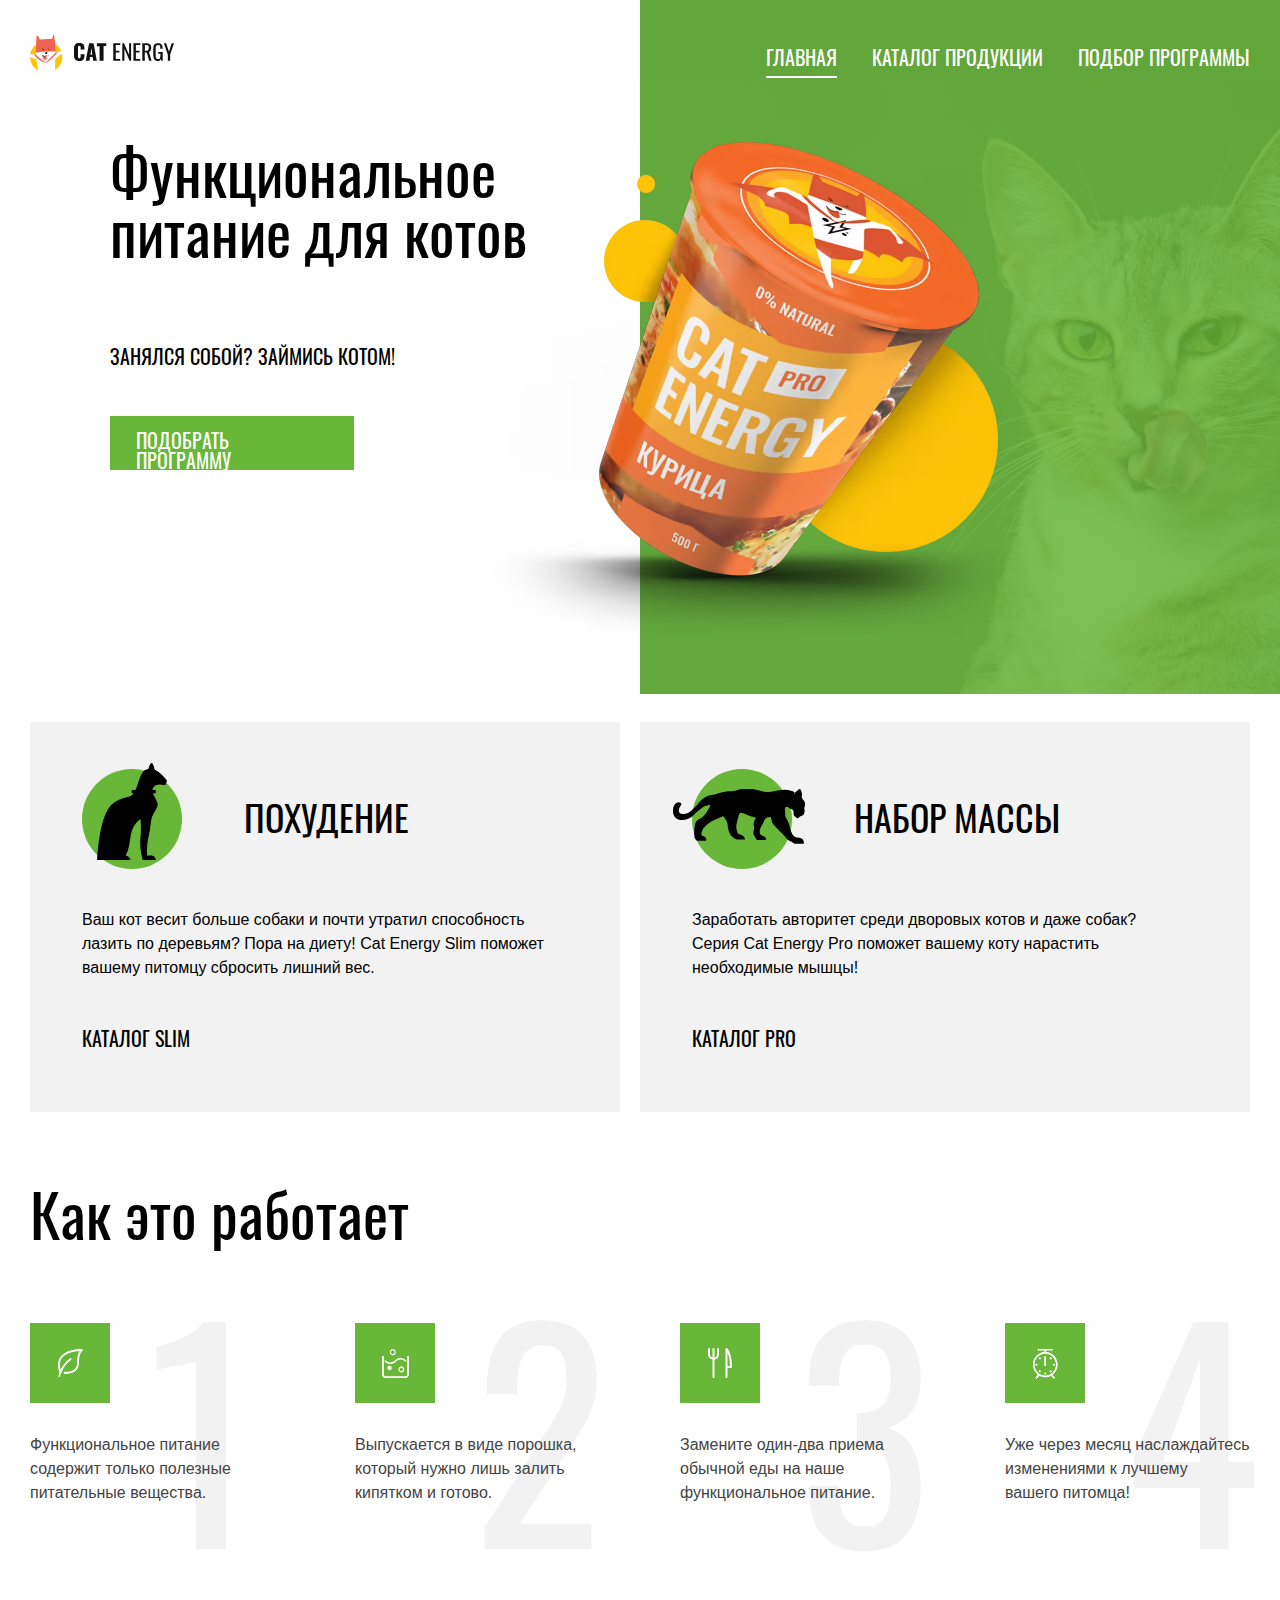
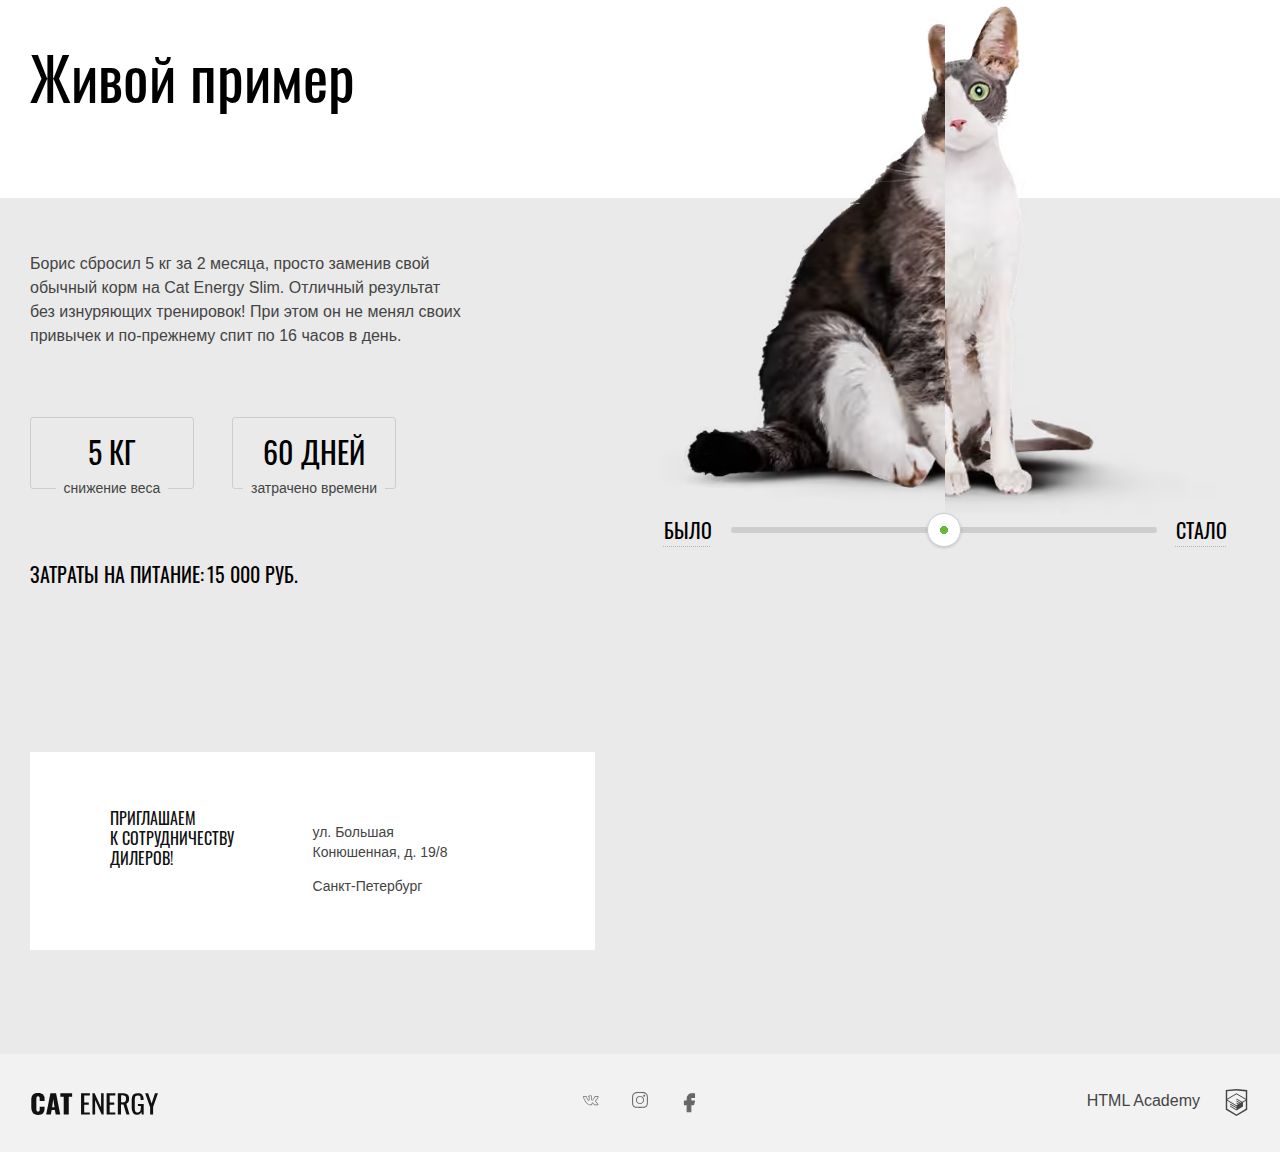
==== commit dfeef6bb: "Deploying to gh-pages from @ VasiliCheb/1834003-cat-energy-24@657b4a17e41bdb7c49e47868c360daeb27eff0" ====
--- a/index.html
+++ b/index.html
@@ -1 +1 @@
-<!DOCTYPE html><html class="page" lang="ru"><head><meta charset="utf-8"><meta name="viewport" content="width=device-width,initial-scale=1"><title>Главная | Кэт энерджи | HTML Academy</title><link rel="stylesheet" href="./css/style.min.css"><script defer="defer" src="./js/nav-toggle.min.js"></script></head><body class="page__body"><header class="page-header page__wrapper-center"><div class="page-header__wrapper-logo"><a class="page-header__logo-link page-header__logo-link--image" href="index.html" aria-current="page"><img class="page-header__logo-image" src="img/index-logo.svg" width="33" height="38" alt="Логотип «Кэт энерджи»."> </a><a class="page-header__logo-link page-header__logo-link--title" href="index.html" aria-current="page"><img class="page-header__logo-title" src="img/index-logo-title.svg" width="101" height="18" alt="Заглавие логотипа «Кэт энерджи»."></a></div><nav class="page-header__main-nav main-nav main-nav--within_index"><button class="main-nav__toggle" type="button" hidden><span class="page__hidden">Открыть или закрыть меню.</span></button><ul class="main-nav__list"><li class="main-nav__item"><a class="main-nav__link" href="index.html" aria-current="page">Главная</a></li><li class="main-nav__item"><a class="main-nav__link" href="catalog.html">Каталог продукции</a></li><li class="main-nav__item"><a class="main-nav__link" href="form.html">Подбор программы</a></li></ul></nav></header><main class="page-main"><h1 class="page__hidden">Корма для котов от «Кэт энерджи».</h1><section class="selection page-main__selection"><div class="selection__wrapper page__wrapper-center"><h2 class="selection__title">Функциональное<br>питание для котов</h2><i class="selection__slogan">Занялся собой? Займись котом!</i> <img class="selection__image" src="img/index-canned.png" width="280" height="270" alt="Баночка куриной консервы «Кэт энерджи»."> <a class="button selection__button-link" href="form.html">Подобрать программу</a></div></section><section class="advantages page-main__advantages"><h2 class="page__hidden">Преимущества нашего питания.</h2><div class="page__wrapper-center"><ul class="advantages__list"><li class="advantages__item advantages__item--slim"><h3 class="advantages__title">Похудение</h3><p class="advantages__description">Ваш кот весит больше собаки и почти утратил способность лазить по деревьям? Пора на диету! Cat Energy Slim поможет вашему питомцу сбросить лишний вес.</p><a class="advantages__button-link" href="#">Каталог slim</a></li><li class="advantages__item advantages__item--pro"><h3 class="advantages__title">Набор массы</h3><p class="advantages__description">Заработать авторитет среди дворовых котов и даже собак? Серия Cat Energy Pro поможет вашему коту нарастить необходимые мышцы!</p><a class="advantages__button-link" href="#">Каталог pro</a></li></ul></div></section><section class="technologies"><h2 class="page__hidden">Технологии нашего питания.</h2><div class="page__wrapper-center"><h3 class="technologies__title">Как это работает</h3><ol class="technologies__list"><li class="technologies__item technologies__item--icon_leaf"><p class="technologies__description">Функциональное питание содержит только полезные питательные вещества.</p></li><li class="technologies__item technologies__item--icon_tub"><p class="technologies__description">Выпускается в виде порошка, который нужно лишь залить кипятком и готово.</p></li><li class="technologies__item technologies__item--icon_eat"><p class="technologies__description">Замените один-два приема обычной еды на наше функциональное питание.</p></li><li class="technologies__item technologies__item--icon_alarm"><p class="technologies__description">Уже через месяц наслаждайтесь изменениями к лучшему вашего&nbsp;питомца!</p></li></ol></div></section><section class="compare"><h2 class="page__hidden">Сравнение результата.</h2><div class="compare__wrapper page__wrapper-center"><div class="compare__wrapper-grid"><h3 class="compare__title">Живой пример</h3><p class="compare__description">Борис сбросил 5 кг за 2 месяца, просто заменив свой обычный корм на Cat Energy Slim. Отличный результат без изнуряющих тренировок! При этом он не менял своих привычек и по-прежнему спит по 16 часов в день.</p><div class="compare__container-list"><dl class="compare__effect-list"><div class="compare__effect-frame"><dt class="compare__effect-term">Cнижение веса</dt><dd class="compare__effect-definition">5 Кг</dd></div><div class="compare__effect-frame"><dt class="compare__effect-term">Затрачено времени</dt><dd class="compare__effect-definition">60 Дней</dd></div></dl><dl class="compare__expenses-list"><dt class="compare__expenses-term">Затраты на питание:</dt><dd class="compare__expenses-definition">15 000 Руб.</dd></dl></div><div class="compare__range range"><figure class="compare__range-photos range__photos"><figcaption class="page__hidden">Сравнение кота Бориса до и после применения функционального питания «Кэт энерджи».</figcaption><div class="compare__range-slider range__slider"><img class="compare__image range__image-before" src="img/index-cat-before.png" width="280" height="232" alt="Располневший кот Борис."></div><div class="compare__range-slider range__slider"><img class="compare__image range__image-after" src="#" width="243" height="232" alt="Похудевший кот Борис"></div></figure><div class="compare__range-bar range__bar"><button class="compare__range-button range__button" type="button">Было</button><div class="compare__range-scale range__scale"><div class="compare__range-thumb range__thumb"><span class="page__hidden">Сравнить котов в разных состояниях, до и после.</span></div></div><button class="compare__range-button range__button" type="button">Стало</button></div></div></div></div></section></main><footer class="page-footer page-footer--within_index"><div class="page-footer__wrapper"><div class="page-footer__wrapper-grid"><div class="page-footer__contacts page__wrapper-center"><div class="contacts"><em class="contacts__cooperation">Приглашаем<br>к сотрудничеству<br>дилеров!</em><address class="contacts__text"><p class="contacts__street">ул. Большая<br>Конюшенная, д. 19/8</p><p class="contacts__city">Санкт-Петербург</p></address></div></div><div class="page-footer__location location"><iframe class="page-footer__iframe" src="https://www.google.com/maps/embed?pb=!1m18!1m12!1m3!1d1998.6037872533277!2d30.320858716096975!3d59.93871648187614!2m3!1f0!2f0!3f0!3m2!1i1024!2i768!4f13.1!3m3!1m2!1s0x4696310fca145cc1%3A0x42b32648d8238007!2z0JHQvtC70YzRiNCw0Y8g0JrQvtC90Y7RiNC10L3QvdCw0Y8g0YPQuy4sIDE5LzgsINCh0LDQvdC60YIt0J_QtdGC0LXRgNCx0YPRgNCzLCDQoNC-0YHRgdC40Y8sIDE5MTE4Ng!5e0!3m2!1sru!2sby!4v1638037165046!5m2!1sru!2sby" allowfullscreen="" loading="lazy"></iframe><noscript><img class="location__noscript-image" src="img/index-location.png" width="320" height="362" alt="Карта местности. Расположение локации на местности."></noscript></div></div><div class="page-footer__container page__wrapper-center"><div class="page-footer__logo"><a class="page-footer__logo-link" href="index.html" aria-current="page"><img class="page-footer__logo-title" src="img/index-logo-title.svg" width="128" height="24" alt="Заглавие логотипа «Кэт энерджи»."></a></div><div class="page-footer__social social"><ul class="social__list"><li class="social__item"><a class="social__link social__link--vkontakte" href="https://vk.com/htmlacademy"><span class="page__hidden">Вконтакте</span></a></li><li class="social__item"><a class="social__link social__link--instagram" href="https://www.instagram.com/htmlacademy"><span class="page__hidden">Инстаграм</span></a></li><li class="social__item"><a class="social__link social__link--facebook" href="https://www.facebook.com/htmlacademy"><span class="page__hidden">Фейсбук</span></a></li></ul></div><div class="page-footer__copyright copyright"><a class="copyright__link" href="https://htmlacademy.ru/intensive/adaptive">HTML Academy</a></div></div></div></footer></body></html>+<!DOCTYPE html><html class="page" lang="ru"><head><meta charset="utf-8"><meta name="viewport" content="width=device-width,initial-scale=1"><title>Главная | Кэт энерджи | HTML Academy</title><link rel="stylesheet" href="./css/style.min.css"><link rel="icon" href="favicon.ico"><link rel="icon" href="favicons/icon.svg" type="image/svg+xml"><link rel="apple-touch-icon" href="favicons/180.png"><link rel="manifest" href="manifest.webmanifest"><script defer="defer" src="./js/nav-toggle.min.js"></script></head><body class="page__body"><header class="page-header page__wrapper-center"><div class="page-header__wrapper-logo"><a class="page-header__logo-link page-header__logo-link--image" href="index.html" aria-current="page"><img class="page-header__logo-image" src="img/index-logo.svg" width="33" height="38" alt="Логотип «Кэт энерджи»."> </a><a class="page-header__logo-link page-header__logo-link--title" href="index.html" aria-current="page"><img class="page-header__logo-title" src="img/index-logo-title.svg" width="101" height="18" alt="Заглавие логотипа «Кэт энерджи»."></a></div><nav class="page-header__main-nav main-nav main-nav--within_index"><button class="main-nav__toggle" type="button" hidden><span class="page__hidden">Открыть или закрыть меню.</span></button><ul class="main-nav__list"><li class="main-nav__item"><a class="main-nav__link" href="index.html" aria-current="page">Главная</a></li><li class="main-nav__item"><a class="main-nav__link" href="catalog.html">Каталог продукции</a></li><li class="main-nav__item"><a class="main-nav__link" href="form.html">Подбор программы</a></li></ul></nav></header><main class="page-main"><h1 class="page__hidden">Корма для котов от «Кэт энерджи».</h1><section class="selection page-main__selection"><div class="selection__wrapper page__wrapper-center"><h2 class="selection__title">Функциональное<br>питание для котов</h2><i class="selection__slogan">Занялся собой? Займись котом!</i><div class="selection__image-set"><picture><source srcset="./img/index-canned-l@1x.avif, ./img/index-canned-l@2x.avif 2x" type="image/avif" media="(min-width: 1280px)"><source srcset="./img/index-canned-m@1x.avif, ./img/index-canned-m@2x.avif 2x" type="image/avif" media="(min-width: 768px)"><source srcset="./img/index-canned-s@1x.avif, ./img/index-canned-s@2x.avif 2x" type="image/avif"><source srcset="./img/index-canned-l@1x.webp, ./img/index-canned-l@2x.webp 2x" type="image/webp" media="(min-width: 1280px)"><source srcset="./img/index-canned-m@1x.webp, ./img/index-canned-m@2x.webp 2x" type="image/webp" media="(min-width: 768px)"><source srcset="./img/index-canned-s@1x.webp, ./img/index-canned-s@2x.webp 2x" type="image/webp"><source srcset="./img/index-canned-l@1x.png, ./img/index-canned-l@2x.png 2x" type="image/png" media="(min-width: 1280px)"><source srcset="./img/index-canned-m@1x.png, ./img/index-canned-m@2x.png 2x" type="image/png" media="(min-width: 768px)"><img class="selection__image" src="./img/index-canned-s@1x.png" srcset="./img/index-canned-s@2x.png 2x" width="280" height="270" loading="lazy" alt="Баночка куриной консервы «Кэт энерджи»."></picture></div><a class="button selection__button-link" href="form.html">Подобрать программу</a></div></section><section class="advantages page-main__advantages"><h2 class="page__hidden">Преимущества нашего питания.</h2><div class="page__wrapper-center"><ul class="advantages__list"><li class="advantages__item advantages__item--slim"><h3 class="advantages__title">Похудение</h3><p class="advantages__description">Ваш кот весит больше собаки и почти утратил способность лазить по деревьям? Пора на диету! Cat Energy Slim поможет вашему питомцу сбросить лишний вес.</p><a class="advantages__button-link" href="#">Каталог slim</a></li><li class="advantages__item advantages__item--pro"><h3 class="advantages__title">Набор массы</h3><p class="advantages__description">Заработать авторитет среди дворовых котов и даже собак? Серия Cat Energy Pro поможет вашему коту нарастить необходимые мышцы!</p><a class="advantages__button-link" href="#">Каталог pro</a></li></ul></div></section><section class="technologies"><h2 class="page__hidden">Технологии нашего питания.</h2><div class="page__wrapper-center"><h3 class="technologies__title">Как это работает</h3><ol class="technologies__list"><li class="technologies__item technologies__item--icon_leaf"><p class="technologies__description">Функциональное питание содержит только полезные питательные вещества.</p></li><li class="technologies__item technologies__item--icon_tub"><p class="technologies__description">Выпускается в виде порошка, который нужно лишь залить кипятком и готово.</p></li><li class="technologies__item technologies__item--icon_eat"><p class="technologies__description">Замените один-два приема обычной еды на наше функциональное питание.</p></li><li class="technologies__item technologies__item--icon_alarm"><p class="technologies__description">Уже через месяц наслаждайтесь изменениями к лучшему вашего&nbsp;питомца!</p></li></ol></div></section><section class="compare"><h2 class="page__hidden">Сравнение результата.</h2><div class="compare__wrapper page__wrapper-center"><div class="compare__wrapper-grid"><h3 class="compare__title">Живой пример</h3><p class="compare__description">Борис сбросил 5 кг за 2 месяца, просто заменив свой обычный корм на Cat Energy Slim. Отличный результат без изнуряющих тренировок! При этом он не менял своих привычек и по-прежнему спит по 16 часов в день.</p><div class="compare__container-list"><dl class="compare__effect-list"><div class="compare__effect-frame"><dt class="compare__effect-term">Cнижение веса</dt><dd class="compare__effect-definition">5 Кг</dd></div><div class="compare__effect-frame"><dt class="compare__effect-term">Затрачено времени</dt><dd class="compare__effect-definition">60 Дней</dd></div></dl><dl class="compare__expenses-list"><dt class="compare__expenses-term">Затраты на питание:</dt><dd class="compare__expenses-definition">15 000 Руб.</dd></dl></div><div class="compare__range range"><figure class="compare__range-photos range__photos"><figcaption class="page__hidden">Сравнение кота Бориса до и после применения функционального питания «Кэт энерджи».</figcaption><div class="compare__range-slider compare__range-slider--before range__slider"><picture><source srcset="./img/index-cat-before-m@1x.avif, ./img/index-cat-before-m@2x.avif 2x" type="image/avif" media="(min-width: 768px)"><source srcset="./img/index-cat-before-s@1x.avif, ./img/index-cat-before-s@2x.avif 2x" type="image/avif"><source srcset="./img/index-cat-before-m@1x.webp, ./img/index-cat-before-m@2x.webp 2x" type="image/webp" media="(min-width: 768px)"><source srcset="./img/index-cat-before-s@1x.webp, ./img/index-cat-before-s@2x.webp 2x" type="image/webp"><source srcset="./img/index-cat-before-m@1x.png, ./img/index-cat-before-m@2x.png 2x" type="image/png" media="(min-width: 768px)"><img class="compare__image range__image-before" src="./img/index-cat-before-s@1x.png" srcset="./img/index-cat-before-s@2x.png 2x" width="280" height="232" loading="lazy" alt="Располневший кот Борис."></picture></div><div class="compare__range-slider compare__range-slider--after range__slider"><picture><source srcset="./img/index-cat-after-m@1x.avif, ./img/index-cat-after-m@2x.avif 2x" type="image/avif" media="(min-width: 768px)"><source srcset="./img/index-cat-after-s@1x.avif, ./img/index-cat-after-s@2x.avif 2x" type="image/avif"><source srcset="./img/index-cat-after-m@1x.webp, ./img/index-cat-after-m@2x.webp 2x" type="image/webp" media="(min-width: 768px)"><source srcset="./img/index-cat-after-s@1x.webp, ./img/index-cat-after-s@2x.webp 2x" type="image/webp"><source srcset="./img/index-cat-after-m@1x.png, ./img/index-cat-after-m@2x.png 2x" type="image/png" media="(min-width: 768px)"><img class="compare__image range__image-after" src="./img/index-cat-after-s@1x.png" srcset="./img/index-cat-after-s@2x.png 2x" width="243" height="232" loading="lazy" alt="Похудевший кот Борис."></picture></div></figure><div class="compare__range-bar range__bar"><button class="compare__range-button range__button" type="button">Было</button><div class="compare__range-scale range__scale"><div class="compare__range-thumb range__thumb"><span class="page__hidden">Сравнить котов в разных состояниях, до и после.</span></div></div><button class="compare__range-button range__button" type="button">Стало</button></div></div></div></div></section></main><footer class="page-footer page-footer--within_index"><div class="page-footer__wrapper"><div class="page-footer__wrapper-grid"><div class="page-footer__contacts page__wrapper-center"><div class="contacts"><em class="contacts__cooperation">Приглашаем<br>к сотрудничеству<br>дилеров!</em><address class="contacts__text"><p class="contacts__street">ул. Большая<br>Конюшенная, д. 19/8</p><p class="contacts__city">Санкт-Петербург</p></address></div></div><div class="page-footer__location location"><iframe class="page-footer__iframe" src="https://www.google.com/maps/embed?pb=!1m18!1m12!1m3!1d1998.6037872533277!2d30.320858716096975!3d59.93871648187614!2m3!1f0!2f0!3f0!3m2!1i1024!2i768!4f13.1!3m3!1m2!1s0x4696310fca145cc1%3A0x42b32648d8238007!2z0JHQvtC70YzRiNCw0Y8g0JrQvtC90Y7RiNC10L3QvdCw0Y8g0YPQuy4sIDE5LzgsINCh0LDQvdC60YIt0J_QtdGC0LXRgNCx0YPRgNCzLCDQoNC-0YHRgdC40Y8sIDE5MTE4Ng!5e0!3m2!1sru!2sby!4v1638037165046!5m2!1sru!2sby" allowfullscreen="" loading="lazy"></iframe><noscript class="page-footer__noscript"><picture><source srcset="./img/footer-location-l@1x.avif, ./img/footer-location-l@2x.avif 2x" type="image/avif" media="(min-width: 1280px)"><source srcset="./img/footer-location-m@1x.avif, ./img/footer-location-m@2x.avif 2x" type="image/avif" media="(min-width: 768px)"><source srcset="./img/footer-location-s@1x.avif, ./img/footer-location-s@2x.avif 2x" type="image/avif"><source srcset="./img/footer-location-l@1x.webp, ./img/footer-location-l@2x.webp 2x" type="image/webp" media="(min-width: 1280px)"><source srcset="./img/footer-location-m@1x.webp, ./img/footer-location-m@2x.webp 2x" type="image/webp" media="(min-width: 768px)"><source srcset="./img/footer-location-s@1x.webp, ./img/footer-location-s@2x.webp 2x" type="image/webp"><source srcset="./img/footer-location-l@1x.png, ./img/footer-location-l@2x.png 2x" type="image/png" media="(min-width: 1280px)"><source srcset="./img/footer-location-m@1x.png, ./img/footer-location-m@2x.png 2x" type="image/png" media="(min-width: 768px)"><img class="location__noscript-image" src="./img/footer-location-s@1x.png" srcset="./img/footer-location-s@2x.png 2x" width="320" height="362" loading="lazy" alt="Карта местности. Расположение локации на местности."></picture></noscript></div></div><div class="page-footer__container page__wrapper-center"><div class="page-footer__logo"><a class="page-footer__logo-link" href="index.html" aria-current="page"><img class="page-footer__logo-title" src="img/index-logo-title.svg" width="128" height="24" alt="Заглавие логотипа «Кэт энерджи»."></a></div><div class="page-footer__social social"><ul class="social__list"><li class="social__item"><a class="social__link social__link--vkontakte" href="https://vk.com/htmlacademy"><span class="page__hidden">Вконтакте</span></a></li><li class="social__item"><a class="social__link social__link--instagram" href="https://www.instagram.com/htmlacademy"><span class="page__hidden">Инстаграм</span></a></li><li class="social__item"><a class="social__link social__link--facebook" href="https://www.facebook.com/htmlacademy"><span class="page__hidden">Фейсбук</span></a></li></ul></div><div class="page-footer__copyright copyright"><a class="copyright__link" href="https://htmlacademy.ru/intensive/adaptive">HTML Academy</a></div></div></div></footer></body></html>--- a/css/style.min.css
+++ b/css/style.min.css
@@ -1,2 +1,2 @@
-@font-face{font-family:"Oswald";font-style:normal;font-weight:400;font-display:swap;src:url(../fonts/oswaldregular.woff2) format("woff2"),url(../fonts/oswaldregular.woff) format("woff")}@font-face{font-family:"Oswald";font-style:normal;font-weight:500;font-display:swap;src:url(../fonts/oswaldmedium.woff2) format("woff2"),url(../fonts/oswaldmedium.woff) format("woff")}:root{--accent-font:"Oswald", "Impact", sans-serif;--main-font:"Arial", "Helvetica", sans-serif;--white:#ffffff;--black:#000000;--black-light:#111111;--green:#68b738;--grey-dark-special:#222222;--grey-dark:#444444;--grey-special:#666666;--grey-basic_background:#f2f2f2;--grey_background:#eaeaea;--green_background:rgba(104, 183, 56, 0.85);--color-cat_background:#444348;--color-cat-catalog_background:#858585;--transparent:rgba(0, 0, 0, 0);--color-grey_border:#e6e6e6;--color-form_border:#e7e7e7;--color-catalog_border:#ebebeb;--color-catalog-more:#d3d3d3;--color-grey-base_border:#d9d9d9;--color-grey-special_border:#cdcdcd;--color-decoration_underline:rgba(0, 0, 0, 0.24);--color-range_shadow:rgba(0, 0, 0, 0.16)}img{max-width:100%;height:auto}.page{height:100%;font-family:var(--main-font)}.page__body{display:flex;flex-direction:column;width:100%;min-width:320px;min-height:100%;margin:0;background-color:var(--white)}.page__hidden{position:absolute;width:1px;height:1px;margin:-1px;padding:0;border:0;clip:rect(0 0 0 0);overflow:hidden}.page__wrapper-center{margin:0 20px}@media (min-width:768px) and (max-width:1279.899px){.page__wrapper-center{margin:0 30px}}@media (min-width:1280px){.page__wrapper-center{width:1220px;margin:0 auto}}.page-main{flex-grow:1}@media (min-width:1280px){.page-main__selection{margin-bottom:82px}.page-main__advantages{margin-bottom:51px}.page-main__catalog-add{margin-bottom:86px}}.button{font-family:var(--accent-font);font-weight:400;width:-moz-fit-content;width:fit-content;text-decoration:none;text-transform:uppercase;color:var(--white);background-color:var(--green);border:0}.button--size_wide{width:100%}.page-header{position:relative;display:flex;flex-direction:column}@media (min-width:768px){.page-header{display:grid;grid-template-columns:1fr 2fr;padding:15px 0}}@media (min-width:1280px){.page-header{grid-template-columns:1fr 1fr;padding:20px 0}}.page-header__wrapper-logo{display:flex;justify-content:center;align-items:center;padding-top:10px;padding-bottom:17px}@media (max-width:767.9px){.page-header__wrapper-logo{position:relative}.page-header__wrapper-logo::before{content:"";position:absolute;height:1px;width:100%;left:-20px;bottom:0;background-color:var(--color-grey_border);box-shadow:40px 0 0 0 var(--color-grey_border)}}.page-header__logo-link{text-decoration:none}.page-header__logo-link--title{margin:0 auto;padding-right:33px}@media (min-width:768px){.page-header__logo-link--title{padding-right:0;margin-left:10px}.page-header__main-nav{margin-right:-17.5px}}.page-footer{background-color:var(--grey-basic_background)}.page-footer--within_index{--contacts-color:var(--white)}.page-footer__container{display:flex;flex-direction:column;align-items:center}@media (min-width:768px){.page-footer__container{display:grid;grid-template-columns:1fr 1fr 1fr}}.page-footer__iframe{display:block;border:0;width:100%;height:362px}@media (min-width:768px){.page-footer__iframe{height:400px}}.page-footer__wrapper-grid{background-color:var(--contacts-color, var(--transparent))}@media (min-width:1280px){.page-footer__wrapper-grid{display:grid;grid-template-columns:1fr;grid-template-rows:auto}.page-footer__contacts{margin-top:98px;z-index:2}.page-footer__contacts,.page-footer__location{grid-row:1/-1;grid-column:1/-1}}.page-footer__logo-title{padding-top:39px;padding-bottom:32px}.contacts{box-sizing:border-box;display:grid;grid-template-columns:1fr 1fr;padding:26px 20px}@media (max-width:1279.9px){.contacts{background-color:var(--contacts-color, var(--transparent))}}@media (min-width:768px) and (max-width:1279.899px){.contacts{padding:56px 70px}}@media (min-width:1280px){.contacts{width:565px;height:198px;padding:56px 80px;background-color:var(--white)}}.contacts__cooperation{font-style:normal;font-family:var(--accent-font);font-size:16px;line-height:20px;font-weight:400;color:var(--black-light);text-transform:uppercase}.contacts__text{font-style:normal;font-size:14px;line-height:20px;color:var(--grey-dark)}.location__noscript-image{display:block;object-fit:cover;object-position:center center;width:100%;height:362px}@media (min-width:768px) and (max-width:1279.899px){.location__noscript-image{height:400px}}@media (min-width:1280px){.location__noscript-image{max-width:1440px;height:400px;margin:0 auto}}@media (max-width:767.9px){.social{width:100%;border-top:1px solid var(--color-grey-base_border);border-bottom:1px solid var(--color-grey-base_border)}}.social__list{display:flex;justify-content:center;flex-wrap:wrap;list-style-type:none;padding:0;margin:0}.social__link{display:block;padding:20px 15px;color:var(--grey-special)}.social__link::before{content:"";display:block;-webkit-mask-repeat:no-repeat;mask-repeat:no-repeat;-webkit-mask-position:center;mask-position:center;background:currentColor}.social__link--vkontakte::before{-webkit-mask-image:url(../icons/sprite.svg#footer-icon-vkontakte);mask-image:url(../icons/sprite.svg#footer-icon-vkontakte);width:23px;height:16px}.social__link--instagram::before{-webkit-mask-image:url(../icons/sprite.svg#footer-icon-instagram);mask-image:url(../icons/sprite.svg#footer-icon-instagram);width:16px;height:16px}.social__link--facebook::before{-webkit-mask-image:url(../icons/sprite.svg#footer-icon-facebook);mask-image:url(../icons/sprite.svg#footer-icon-facebook);width:22px;height:22px}.copyright{font-size:16px;line-height:18px;align-self:flex-start;width:100%}@media (min-width:768px){.copyright{align-self:center}}.copyright__link{position:relative;display:block;color:var(--grey-dark);text-decoration:none;padding-top:28px;padding-bottom:32px}@media (min-width:768px){.copyright__link{padding-right:50px;text-align:right}}.copyright__link::before{position:absolute;content:"";display:block;-webkit-mask-repeat:no-repeat;mask-repeat:no-repeat;-webkit-mask-position:center;mask-position:center;background:currentColor;-webkit-mask-image:url(../icons/sprite.svg#footer-logo-html);mask-image:url(../icons/sprite.svg#footer-logo-html);width:27px;height:34px;top:22px;right:0}.main-nav{font-family:var(--accent-font);font-size:20px;line-height:20px;font-weight:500}.main-nav--within_index{--link-color:var(--white)}@media (min-width:1280px){.main-nav--within_index{position:relative}.main-nav--within_index::before{content:"";position:absolute;z-index:-2;top:0;left:0;right:0;bottom:0;background-color:var(--green_background)}}@media (max-width:767.9px){.main-nav--closed .main-nav__list{display:none}.main-nav--opened .main-nav__list{position:absolute;z-index:2;width:100%}.main-nav--nojs .main-nav__list{display:block}}.main-nav__list{display:flex;flex-direction:column;margin:0;padding:0;list-style-type:none;text-align:center}@media (min-width:768px){.main-nav__list{flex-direction:row;justify-content:space-between;font-size:18px;line-height:24px;font-weight:400}}@media (min-width:1280px){.main-nav__list{font-size:20px;line-height:30px;justify-content:flex-end}}@media (max-width:767.9px){.main-nav__item{position:relative;background-color:var(--white);box-shadow:20px 0 0 0 var(--white),-20px 0 0 0 var(--white)}.main-nav__item::before{content:"";position:absolute;height:1px;width:100%;left:-20px;bottom:0;background-color:var(--color-grey_border);box-shadow:40px 0 0 0 var(--color-grey_border)}}.main-nav__link{display:block;color:var(--black);text-decoration:none;text-transform:uppercase;padding:22px 25px 24px}@media (min-width:768px){.main-nav__link{padding:22px 17.5px 24px}.main-nav__link[aria-current]{text-decoration:underline;text-decoration-thickness:2px;text-underline-offset:10px;-webkit-text-decoration-color:var(--green);text-decoration-color:var(--green)}}@media (min-width:1280px){.main-nav__link{color:var(--link-color, var(--black))}.main-nav__link[aria-current]{-webkit-text-decoration-color:var(--link-color, var(--green));text-decoration-color:var(--link-color, var(--green))}}.main-nav__toggle{position:absolute;top:10px;right:0;width:34px;height:38px;background-color:var(--white);cursor:pointer;border:0}@media (max-width:767.9px){.main-nav__toggle{display:block}}.main-nav--closed .main-nav__toggle::before{content:"";position:absolute;top:12px;left:5px;width:24px;height:1.5px;background-color:var(--black);box-shadow:0 7px 0 0 var(--black),0 14px 0 0 var(--black)}.main-nav--opened .main-nav__toggle::after,.main-nav--opened .main-nav__toggle::before{content:"";position:absolute;top:18px;left:5px;width:25px;height:1.5px;background-color:var(--black)}.main-nav--opened .main-nav__toggle::before{transform:rotate(45deg)}.main-nav--opened .main-nav__toggle::after{transform:rotate(-45deg)}.main-nav--nojs .main-nav__toggle{display:none}.selection{display:flex;flex-direction:column;font-family:var(--accent-font);color:var(--white)}@media (max-width:767.9px){.selection{position:relative;text-align:center}}.selection::before{position:absolute;content:"";background-image:linear-gradient(to bottom,var(--green_background),var(--green_background)),url(../img/index-background-cat.jpg);width:100%;height:302px;background-size:contain;background-repeat:no-repeat;background-position:center center;background-color:var(--color-cat_background);z-index:-1}@media (min-width:768px) and (max-width:1279.899px){.selection::before{content:initial}}@media (min-width:1280px){.selection::before{right:0;top:0;width:50%;height:694px;background-size:contain;background-position:center left}}@media (min-width:768px){.selection__wrapper{display:grid;grid-template-columns:1fr;grid-template-rows:auto}}@media (min-width:1280px){.selection__wrapper{grid-template-columns:1fr 1fr}}.selection__title{font-size:36px;line-height:36px;font-weight:400;padding-top:25px;margin-top:0;margin-bottom:25px}@media (min-width:768px){.selection__title{font-size:60px;line-height:60px;color:var(--black);grid-column:1/2;grid-row:1/-1;margin-left:87px}}@media (min-width:1280px){.selection__title{margin-top:0;margin-left:80px}}.selection__slogan{font-style:normal;font-size:14px;line-height:14px;font-weight:400;text-transform:uppercase;margin-top:0}@media (min-width:768px){.selection__slogan{font-size:20px;line-height:20px;color:var(--black);grid-column:1/2;grid-row:1/-1;margin-top:180px;margin-left:87px}}@media (min-width:1280px){.selection__slogan{margin-top:230px;margin-left:80px}}.selection__image{display:block;padding-top:25px;margin:0 auto}@media (min-width:768px){.selection__image{width:709px;height:609px;grid-column:1/2;grid-row:1/-1;z-index:-1;margin-top:220px;justify-self:center}}@media (min-width:1280px){.selection__image{width:552px;height:499px;grid-column:2/-1;margin-top:0;margin-left:-150px}}.selection__button-link{display:block;font-size:14px;line-height:18px;padding:10px 0;width:100%;margin-bottom:20px}@media (min-width:768px){.selection__button-link{box-sizing:border-box;font-size:20px;line-height:20px;width:244px;height:54px;padding:14px 26px;grid-column:1/-1;grid-row:1/-1;margin-top:250px;margin-left:87px}}@media (min-width:1280px){.selection__button-link{margin-top:300px;margin-left:80px}}.advantages{color:var(--grey-dark);font-size:14px;line-height:18px}@media (min-width:768px){.advantages{font-size:16px;line-height:24px;color:var(--black)}}.advantages__list{display:flex;flex-direction:column;margin:0;padding:0;list-style-type:none}@media (min-width:1280px){.advantages__list{display:grid;grid-template-columns:1fr 1fr}}.advantages__item{position:relative;background-color:var(--grey-basic_background);padding:24px 20px 22px}.advantages__item:not(:last-child){margin-bottom:20px}.advantages__item::before{position:absolute;content:"";width:50px;height:50px;background-color:var(--green);border-radius:50%}@media (min-width:768px) and (max-width:1279.899px){.advantages__item::before{width:200px;height:200px;right:60px;top:92px}}@media (min-width:1280px){.advantages__item::before{width:100px;height:100px;left:52px;top:47px}}@media (min-width:768px) and (max-width:1279.899px){.advantages__item{padding:77px 60px 57px 52px}}@media (min-width:1280px){.advantages__item{padding:47px 65px 59px 52px}.advantages__item:not(:last-child){margin-bottom:0;margin-right:20px}}.advantages__item--slim::after{position:absolute;content:"";background-image:url(../icons/sprite.svg#index-cat-slim);background-position:center;background-repeat:no-repeat}@media (max-width:767.9px){.advantages__item--slim::after{width:36px;height:50px;background-size:50px 50px;left:29px;top:21px}}@media (min-width:768px) and (max-width:1279.899px){.advantages__item--slim::after{width:140px;height:194px;background-size:194px 194px;right:92px;top:81px}}@media (min-width:1280px){.advantages__item--slim::after{width:70px;height:97px;background-size:97px 97px;left:67px;top:41px}}.advantages__item--pro::after{position:absolute;content:"";background-image:url(../icons/sprite.svg#index-cat-pro);background-position:center;background-repeat:no-repeat}@media (max-width:767.9px){.advantages__item--pro::after{width:67px;height:28px;background-size:67px 67px;left:13px;top:35px}}@media (min-width:768px) and (max-width:1279.899px){.advantages__item--pro::after{width:268px;height:112px;background-size:268px 268px;right:28px;top:135px}}@media (min-width:1280px){.advantages__item--pro::after{width:134px;height:56px;background-size:134px 134px;left:33px;top:67px}}.advantages__title{display:block;font-family:var(--accent-font);font-size:24px;line-height:37px;font-weight:400;color:var(--black);text-transform:uppercase;margin-top:10px;margin-left:70px}@media (min-width:768px){.advantages__title{font-size:36px;line-height:36px}}@media (min-width:768px) and (max-width:1279.899px){.advantages__title{margin-left:0}}@media (min-width:1280px){.advantages__title{margin-left:162px;margin-top:30px;margin-bottom:73px}}.advantages__description{margin-bottom:23px}@media (min-width:768px) and (max-width:1279.899px){.advantages__description{width:57%}}.advantages__button-link{display:block;font-family:var(--accent-font);font-size:16px;line-height:16px;color:var(--black);text-decoration:none;text-transform:uppercase;padding-top:20px}@media (max-width:767.9px){.advantages__button-link{width:100%;border-top:1px solid var(--color-grey-base_border)}}@media (min-width:768px){.advantages__button-link{font-size:20px;line-height:30px}}.technologies{color:var(--grey-dark);font-size:14px;line-height:18px;padding:20px 0}@media (min-width:768px){.technologies{font-size:16px;line-height:24px}}.technologies__title{font-family:var(--accent-font);font-size:36px;line-height:40px;font-weight:400;color:var(--black);margin-top:0;margin-bottom:40px}@media (min-width:768px){.technologies__title{font-size:60px;line-height:60px}}.technologies__list{display:flex;flex-direction:column;margin:0;padding:0;list-style-type:none;counter-reset:counter-container}@media (min-width:768px){.technologies__list{display:grid;grid-template-columns:1fr 1fr;column-gap:60px}}@media (min-width:1280px){.technologies__list{grid-template-columns:1fr 1fr 1fr 1fr;column-gap:80px}}.technologies__item{position:relative;margin-top:0;min-height:60px}.technologies__item:not(:last-child){margin-bottom:20px}.technologies__item::before{position:absolute;content:"";width:60px;height:60px;background-color:var(--green)}@media (min-width:768px){.technologies__item::before{width:80px;height:80px;left:0;top:40px}}.technologies__item--icon_leaf::before,.technologies__item--icon_tub::before{background-image:url(../icons/sprite.svg#index-icon-leaf);background-position:center;background-repeat:no-repeat;background-size:32px 32px}.technologies__item--icon_tub::before{background-image:url(../icons/sprite.svg#index-icon-tub);background-size:31px 31px}.technologies__item--icon_alarm::before,.technologies__item--icon_eat::before{background-image:url(../icons/sprite.svg#index-icon-eat);background-position:center;background-repeat:no-repeat;background-size:30px 30px}.technologies__item--icon_alarm::before{background-image:url(../icons/sprite.svg#index-icon-alarm);background-size:33px 33px}@media (min-width:768px){.technologies__item{min-height:280px}.technologies__item::after{counter-increment:counter-container;content:"" counter(counter-container) "";position:absolute;font-family:var(--accent-font);font-weight:400;font-size:280px;line-height:280px;color:var(--grey-basic_background);z-index:-1;left:118px;top:0}}.technologies__description{margin-top:0;margin-left:80px;width:70%}@media (min-width:768px){.technologies__description{margin-top:150px;margin-left:0;width:80%}}@media (min-width:1280px){.technologies__description{width:100%}}.compare{color:var(--grey-dark);font-size:14px;line-height:18px;padding-top:25px;padding-bottom:40px;background-color:var(--grey_background)}@media (min-width:768px){.compare{font-size:16px;line-height:24px}}@media (min-width:768px) and (max-width:1279.899px){.compare{border-top:1px solid var(--color-grey_border);background-image:linear-gradient(to bottom,var(--white) 57%,var(--transparent) 43%);padding-top:43px;padding-bottom:60px}}@media (min-width:1280px){.compare{background-image:linear-gradient(to top,var(--transparent) 70%,var(--white) 30%);padding-top:0;padding-bottom:70px}.compare__wrapper-grid{display:grid;grid-template-columns:1fr 1fr;grid-template-rows:auto auto auto}}.compare__title{font-family:var(--accent-font);font-size:36px;line-height:40px;font-weight:400;color:var(--black);margin-top:0;margin-bottom:40px}@media (min-width:768px){.compare__title{font-size:60px;line-height:60px}}@media (min-width:768px) and (max-width:1279.899px){.compare__title{margin-bottom:63px}}@media (min-width:1280px){.compare__title{grid-column:1/2;margin-bottom:146px;padding-top:43px}}.compare__description{margin-bottom:20px;margin-top:0}@media (min-width:768px) and (max-width:1279.899px){.compare__description{margin-bottom:54px}}@media (min-width:1280px){.compare__description{grid-column:1/2;width:436px;margin-bottom:69px}}@media (min-width:768px){.compare__container-list{display:flex;justify-content:space-between;margin-bottom:85px}}@media (min-width:1280px){.compare__container-list{flex-direction:column;justify-content:flex-start;grid-column:1/2;margin-bottom:0}}.compare__effect-list{display:flex;justify-content:space-between;margin-top:0;margin-bottom:30px}@media (min-width:768px) and (max-width:1279.899px){.compare__effect-list{width:50%;margin-bottom:0}}@media (min-width:1280px){.compare__effect-list{width:366px;margin-bottom:60px}}.compare__effect-frame{display:flex;flex-direction:column;text-align:center;width:124px;border:1px solid var(--color-grey-special_border);border-radius:3px}@media (min-width:768px){.compare__effect-frame{width:162px}}.compare__effect-term{font-size:12px;line-height:12px;text-transform:lowercase;order:2;padding-top:9px;margin:0 auto -12px;background-color:var(--grey_background)}@media (max-width:767.9px){.compare__effect-term{width:82px}}@media (min-width:768px){.compare__effect-term{font-size:14px;line-height:14px;padding-top:11px;padding-right:7.5px;padding-left:7.5px;margin-bottom:-7px}}@media (min-width:768px) and (max-width:1279.899px){.compare__effect-term{background-color:var(--white)}}.compare__effect-definition{font-family:var(--accent-font);font-size:24px;line-height:24px;font-weight:400;color:var(--black);text-transform:uppercase;margin:0;padding-top:14.5px}@media (min-width:768px){.compare__effect-definition{font-size:30px;line-height:37px}}.compare__expenses-list{display:flex;font-family:var(--accent-font);font-size:14px;line-height:20px;font-weight:400;color:var(--black);text-transform:uppercase;justify-content:center;margin:0}@media (min-width:768px){.compare__expenses-list{width:50%;font-size:20px;flex-direction:column;justify-content:flex-start;align-items:flex-end;padding-top:15px}}@media (min-width:1280px){.compare__expenses-list{flex-direction:row;justify-content:flex-start}}@media (min-width:768px) and (max-width:1279.899px){.compare__expenses-term{margin-bottom:9px}}.compare__expenses-definition{margin-left:3px}@media (min-width:1280px){.compare__range{grid-column:2/-1;grid-row:1/-1}}.compare__range-button{font-family:var(--accent-font);font-size:16px;line-height:20px;font-weight:400;color:var(--black);text-transform:uppercase;border:0;background-color:var(--transparent)}@media (min-width:768px){.compare__range-button{font-size:20px;line-height:30px;-webkit-text-decoration:underline dotted var(--color-decoration_underline);text-decoration:underline dotted var(--color-decoration_underline);text-decoration-thickness:1px;text-underline-offset:7px}}.compare__image{display:block;padding-top:40px;margin:0 auto}@media (min-width:768px){.compare__image{padding-top:0}}.compare__range-scale{display:grid;box-sizing:border-box;width:426px;height:6px;margin-right:13px;margin-left:13px;background-color:var(--color-grey-special_border);border-radius:6px;place-items:center}@media (max-width:767.9px){.compare__range-scale{width:86px;height:14px;background-color:var(--white);border:1px solid var(--color-grey-special_border);padding:0 5px;place-items:center left}}@media (min-width:768px){.compare__range-thumb{box-sizing:border-box;width:34px;height:34px;background-color:var(--white);border:1px solid var(--color-grey-special_border);border-radius:50%;box-shadow:0 1px 3px 0 var(--color-range_shadow);margin-top:-14px;background-image:radial-gradient(circle 4px,var(--green) 100%,var(--white) 100%)}}@media (max-width:767.9px){.compare__range-thumb{width:36px;height:6px;background-color:var(--green);border-radius:6px}}.range__bar{display:flex;justify-content:center;align-items:center}.form-selection{display:flex;flex-direction:column;font-family:var(--accent-font);font-weight:400}@media (min-width:768px) and (max-width:1279.899px){.form-selection{padding-left:40px;padding-right:37px}}.form-selection__title{font-size:36px;line-height:36px;font-weight:400;color:var(--black);padding-top:27px;margin-top:0;margin-bottom:37px}@media (min-width:768px){.form-selection__title{font-size:60px;line-height:60px;margin-bottom:55px}}.form-selection__description{font-size:14px;line-height:18px;color:var(--black);margin-top:0;margin-bottom:39px;text-transform:uppercase}@media (min-width:768px){.form-selection__description{font-size:20px;line-height:30px;margin-bottom:66px}}.form-selection__attention{display:block;font-family:var(--main-font);font-size:14px;line-height:16px;font-weight:400;color:var(--black)}@media (min-width:768px){.form-selection__attention{font-size:16px;align-self:center}}.form-selection__set{margin:0;padding:0}.form-selection__set--owner{margin-top:25px;margin-bottom:24px}@media (min-width:768px){.form-selection__set--owner{margin-top:75px;margin-bottom:65px}}@media (min-width:1280px){.form-selection__set--owner{margin-top:70px;margin-bottom:67px}}.form-selection__dispatch-set{display:flex;flex-direction:column;margin-bottom:32px}@media (max-width:767.9px){.form-selection__dispatch-set{text-align:center}}@media (min-width:768px){.form-selection__dispatch-set{display:grid;grid-template-columns:1fr 1fr;column-gap:60px;margin-bottom:72px}}@media (min-width:1280px){.form-selection__dispatch-set{column-gap:80px;grid-column:1/-1;margin-bottom:82px}}.form-selection__commentary{margin-bottom:23px}@media (min-width:768px){.form-selection__commentary{margin-bottom:65px}}@media (min-width:1280px){.form-selection__commentary{margin-bottom:67px}}.form{display:flex;flex-direction:column}@media (min-width:1280px){.form{display:grid;grid-template-columns:1fr 1fr;column-gap:80px}}.form__button{width:100%;padding:7px 45px;margin-bottom:20px}@media (min-width:768px){.form__button{font-size:20px;line-height:26px;padding:13px 45px;margin-bottom:0}}.form-cat{font-size:16px;line-height:18px;color:var(--grey-dark);text-transform:uppercase;border:0;padding-bottom:27px}@media (min-width:768px){.form-cat{font-size:20px;line-height:30px;padding-bottom:72px}}@media (min-width:1280px){.form-cat{grid-column:1/2;padding-bottom:0}}.form-cat__list{list-style-type:none;margin:0;padding:0}.form-cat__item:not(:last-child){margin-bottom:14px}@media (min-width:768px){.form-cat__item:not(:last-child){margin-bottom:20px}}.form-cat__field{box-sizing:border-box;font-family:var(--accent-font);font-size:16px;line-height:18px;font-weight:400;color:var(--grey-dark);text-transform:uppercase;flex-grow:1;height:45px;border:1px solid var(--color-form_border);margin-left:15px;padding:0 15px}@media (min-width:768px){.form-cat__field{font-size:20px;line-height:30px;height:52px;padding:0 20px}}.form-cat__label{display:flex;align-items:center}.form-radio{font-size:16px;line-height:18px;color:var(--grey-dark-special);text-transform:uppercase;padding:20px 0}@media (max-width:767.9px){.form-radio{position:relative;border:0;padding:20px 0}.form-radio::after,.form-radio::before{content:"";position:absolute;height:1px;width:100%;left:0;background-color:var(--color-grey-base_border);box-shadow:-20px 0 0 0 var(--color-grey-base_border),20px 0 0 0 var(--color-grey-base_border)}.form-radio::before{top:0}.form-radio::after{bottom:0}}@media (min-width:768px){.form-radio{font-size:20px;line-height:30px;padding:25px 28px;border:1px solid var(--color-form_border)}}@media (min-width:1280px){.form-radio{grid-column:2/-1}}.form-radio__list{list-style-type:none;margin:0;padding:0}.form-radio__item:not(:last-child){margin-bottom:13px}.form-radio__label{display:flex}.form-radio__input{display:grid;position:relative;margin:0;-webkit-appearance:none;appearance:none;place-items:center}.form-radio__input::before{display:block;box-sizing:border-box;content:"";width:30px;height:30px;background-color:var(--white);border-radius:50%;border:1px solid var(--color-grey-special_border)}@media (min-width:768px){.form-radio__input::before{width:40px;height:40px}}.form-radio__input:checked::after{position:absolute;display:block;content:"";width:13.5px;height:13.5px;background-color:var(--green);border-radius:50%}@media (min-width:768px){.form-radio__input:checked::after{width:18px;height:18px}}.form-radio__control-label{display:block;margin-left:15px;align-self:center}@media (min-width:768px){.form-radio__control-label{margin-left:20px}}.form-owner{border:0}@media (min-width:1280px){.form-owner{grid-column:1/-1}}.form-owner__legend{position:relative;display:flex;flex-direction:column;font-size:24px;line-height:26px;color:var(--black);padding-left:0;margin-bottom:35px;width:-moz-fit-content;width:fit-content;--air-gap:20px}.form-owner__legend::before{position:absolute;content:"";display:block;height:2px;top:50%;background-color:var(--green);width:calc(100vw - 100% - var(--air-gap));right:calc(100% + var(--air-gap));box-shadow:calc(100vw + var(--air-gap)) 0 0 0 var(--green)}@media (max-width:767.9px){.form-owner__legend::before{margin-top:-13px}}@media (min-width:768px){.form-owner__legend{flex-direction:row;font-size:36px;line-height:36px;margin-bottom:75px;--air-gap:40px}.form-owner__legend-text_margin{margin-right:6px}}.form-owner__list{display:flex;flex-direction:column;font-size:16px;line-height:18px;color:var(--grey-dark);text-transform:uppercase;list-style-type:none;margin:0;padding:0}@media (min-width:768px){.form-owner__list{font-size:20px;line-height:30px}}@media (min-width:1280px){.form-owner__list{display:grid;grid-template-columns:1fr 1fr;column-gap:80px;font-size:20px;line-height:30px}}.form-owner__item{width:100%}@media (max-width:767.9px){.form-owner__item:not(:last-child){margin-bottom:14px}}@media (min-width:768px) and (max-width:1279.899px){.form-owner__item:not(:last-child){margin-bottom:20px}}.form-owner__field{box-sizing:border-box;font-family:var(--accent-font);font-size:16px;line-height:18px;font-weight:400;color:var(--grey-dark);text-transform:uppercase;flex-grow:1;height:45px;border:1px solid var(--color-grey-special_border);margin-left:10px;padding:0 15px}@media (min-width:768px){.form-owner__field{font-size:20px;line-height:30px;height:52px;padding:0 20px;margin-left:15px}}.form-owner__icon-email,.form-owner__icon-phone{color:var(--black)}.form-owner__icon-email::before,.form-owner__icon-phone::before{content:"";display:block;-webkit-mask-repeat:no-repeat;mask-repeat:no-repeat;-webkit-mask-position:center;mask-position:center;background:currentColor;-webkit-mask-image:url(../icons/sprite.svg#form-icon-email);mask-image:url(../icons/sprite.svg#form-icon-email);width:18px;height:13px;margin-left:-36px}.form-owner__icon-phone::before{-webkit-mask-image:url(../icons/sprite.svg#form-icon-phone);mask-image:url(../icons/sprite.svg#form-icon-phone);width:20px;height:20px}.form-owner__label{display:flex;align-items:center}@media (min-width:1280px){.form-commentary{grid-column:1/-1}}.form-commentary__label{position:relative;display:block;font-size:24px;line-height:26px;color:var(--black);margin-bottom:38px;width:-moz-fit-content;width:fit-content;--air-gap:20px}.form-checkbox__legend::before,.form-commentary__label::before{position:absolute;content:"";display:block;height:2px;top:50%;background-color:var(--green);width:calc(100vw - 100% - var(--air-gap));right:calc(100% + var(--air-gap));box-shadow:calc(100vw + var(--air-gap)) 0 0 0 var(--green)}@media (min-width:768px){.form-commentary__label{font-size:36px;line-height:36px;margin-bottom:76px;--air-gap:40px}}.form-commentary__field{box-sizing:border-box;font-family:var(--accent-font);font-size:16px;line-height:18px;font-weight:400;color:var(--grey-dark);text-transform:uppercase;width:100%;min-height:150px;padding:9px 12px 9px 15px;border:1px solid var(--color-form_border)}@media (min-width:768px){.form-commentary__field{font-size:20px;line-height:30px;min-height:174px;padding:10px 20px}}.form-checkbox{border:0}@media (min-width:1280px){.form-checkbox{grid-column:1/-1}}.form-checkbox__legend{position:relative;display:block;font-size:24px;line-height:26px;color:var(--black);padding:0;margin-bottom:34px;width:-moz-fit-content;width:fit-content;--air-gap:20px}@media (min-width:768px){.form-checkbox__legend{font-size:36px;line-height:36px;margin-bottom:57px;--air-gap:40px}}.form-checkbox__list{display:flex;flex-direction:column;font-size:16px;line-height:18px;color:var(--black);text-transform:uppercase;list-style-type:none;margin:0 0 34px;padding:0}@media (min-width:768px){.form-checkbox__list{display:grid;grid-template-columns:1fr 1fr;column-gap:60px;font-size:20px;line-height:30px;margin-bottom:22px}}@media (min-width:1280px){.form-checkbox__list{grid-template-columns:1fr 1fr 1fr 1fr;column-gap:80px;margin-bottom:29px}}@media (max-width:767.9px){.form-checkbox__item:not(:last-child){margin-bottom:12px}}@media (min-width:768px){.form-checkbox__item{margin-bottom:32px}}.form-checkbox__label{display:flex}.form-checkbox__control-input{display:grid;position:relative;margin:0;-webkit-appearance:none;appearance:none;place-items:center}.form-checkbox__control-input::before{display:block;box-sizing:border-box;content:"";width:30px;height:30px;background-color:var(--white);border:1px solid var(--color-grey-special_border)}@media (min-width:768px){.form-checkbox__control-input::before{width:40px;height:40px}}.form-checkbox__control-input:checked::after{position:absolute;display:block;content:"";background-repeat:no-repeat;background-position:center;background-image:url(../icons/sprite.svg#form-icon-tick);width:26px;height:26px}.form-checkbox__control-label{display:block;margin-left:15px;align-self:center}@media (min-width:768px){.form-checkbox__control-label{margin-left:20px}}.catalog-main__title{position:relative;font-family:var(--accent-font);font-size:36px;line-height:36px;font-weight:400;color:var(--black);padding-top:27px;margin:0;padding-bottom:40px}@media (max-width:767.9px){.catalog-main__title::before{display:block;content:"";position:absolute;height:1px;width:100%;left:0;bottom:0;background-color:var(--color-grey_border);box-shadow:-20px 0 0 0 var(--color-grey_border),20px 0 0 0 var(--color-grey_border)}}@media (min-width:768px){.catalog-main__title{font-size:60px;line-height:60px}}.catalog__list{display:flex;flex-direction:column;list-style-type:none;margin:0 0 25px;padding:0}@media (min-width:768px){.catalog__list{display:grid;grid-template-columns:1fr 1fr;gap:60px;margin-bottom:68px}}@media (min-width:1280px){.catalog__list{display:grid;grid-template-columns:1fr 1fr 1fr 1fr;column-gap:80px;row-gap:60px;margin-bottom:75px}}.product{position:relative;display:grid;grid-template-columns:1fr 1fr;padding:20px 0 25px;--top-indent:84px}@media (max-width:767.9px){.product::before{display:block;content:"";position:absolute;height:1px;width:100%;left:0;bottom:0;background-color:var(--color-grey_border);box-shadow:-20px 0 0 0 var(--color-grey_border),20px 0 0 0 var(--color-grey_border)}}@media (min-width:768px){.product{padding:0 38px 40px}.product:not(:last-child){background-image:linear-gradient(to bottom,var(--white) var(--top-indent),var(--grey-basic_background) var(--top-indent))}}.product--more{box-sizing:border-box;display:flex;flex-direction:column}@media (min-width:768px){.product--more{text-align:center;background-color:var(--white);border:2px solid var(--grey-basic_background);margin-top:var(--top-indent)}}.product__link{text-decoration:none}.product__link--title{display:block;grid-column:2/-1;width:60%;margin-bottom:14px}@media (min-width:768px){.product__link--title{grid-column:1/-1;place-self:center;text-align:center}}@media (min-width:1280px){.product__link--title{width:80%}}.product__link--image{display:block;grid-column:1/-2;place-self:center;text-align:center}@media (min-width:768px){.product__link--image{grid-column:1/-1;order:-1;min-height:245px}}.product__link--more{grid-column:1/-1;margin:0 auto}@media (min-width:768px) and (max-width:1279.899px){.product__link--more{width:60%}}.product__title{font-family:var(--accent-font);font-size:16px;line-height:20px;font-weight:400;color:var(--grey-dark-special);text-transform:uppercase;margin:0}@media (min-width:768px){.product__title{font-size:20px;line-height:24px}}.product__title--more{position:relative;color:var(--black-light);margin-top:58px;margin-bottom:8px}.product__title--more::after,.product__title--more::before{content:"";position:absolute;background-color:var(--color-catalog-more);width:30px;height:2px;align-self:center;background-repeat:no-repeat;bottom:60px;left:50%;margin-left:-15px}@media (min-width:768px){.product__title--more::after,.product__title--more::before{width:60px;bottom:120px;margin-left:-30px}}.product__title--more::before{transform:rotate(90deg)}@media (min-width:768px){.product__title--more{line-height:22px;margin-top:160px;margin-bottom:23px}}.product__specification{grid-column:2/-1;font-size:12px;line-height:16px;font-weight:400;color:var(--grey-dark);margin-bottom:22px}@media (min-width:768px){.product__specification{grid-column:1/-1;font-size:16px;margin-bottom:33px}}.product__specification-set{display:flex;justify-content:space-between}@media (min-width:768px){.product__specification-set{border-bottom:1px solid var(--color-grey-special_border);padding-top:7px;padding-bottom:9px}}.product__definition--price{text-transform:uppercase}.product__description{grid-column:1/-1;font-size:12px;line-height:16px;font-weight:400;color:var(--grey-dark);margin:0 auto 21px}@media (min-width:768px) and (max-width:1279.899px){.product__description{width:80%}}@media (min-width:768px){.product__description{font-size:16px;line-height:18px;margin-bottom:auto}}@media (min-width:1280px){.product__description{min-width:167px}}.product__button{box-sizing:border-box;display:grid;grid-column:1/-1;font-size:16px;line-height:20px;width:100%;place-items:center;padding:10px 35px}@media (min-width:768px){.product__button{grid-column:1/-1}}.product__button--more_color{color:var(--grey-dark);background-color:var(--grey-basic_background)}@media (min-width:1280px){.catalog-add{display:grid;grid-template-columns:1fr 1fr 1fr 1fr;column-gap:79px}}.catalog-add__card:not(:last-child){margin-bottom:13px}@media (min-width:768px) and (max-width:1279.899px){.catalog-add__card:not(:last-child){margin-bottom:25px}}@media (min-width:1280px){.catalog-add__card:not(:last-child){margin-bottom:15px}}.catalog-add__list{display:flex;flex-direction:column;margin-top:0;margin-bottom:35px;padding-top:13px;border-top:1px solid var(--color-grey-special_border);border-bottom:1px solid var(--color-grey-special_border)}@media (min-width:768px) and (max-width:1279.899px){.catalog-add__list{padding-top:25px;margin-bottom:70px;border:1px solid var(--color-grey-special_border)}}@media (min-width:1280px){.catalog-add__list{grid-column:1/-2;margin-bottom:0}}.catalog-add__title{display:block;position:relative;font-family:var(--accent-font);font-size:24px;line-height:24px;font-weight:400;color:var(--black);width:-moz-fit-content;width:fit-content;margin-top:0;margin-bottom:36px;--air-gap:20px}@media (min-width:768px){.catalog-add__title{font-size:36px;line-height:36px;--air-gap:40px}}@media (min-width:768px) and (max-width:1279.899px){.catalog-add__title{margin-left:38px}}@media (min-width:1280px){.catalog-add__title{grid-column:1/-1}}.catalog-add__title::before{position:absolute;content:"";display:block;height:2px;top:50%;background-color:var(--green);width:calc(100vw - 100% - var(--air-gap));right:calc(100% + var(--air-gap));box-shadow:calc(100vw + var(--air-gap)) 0 0 0 var(--green)}.catalog-add__aside{margin:20px 0}@media (min-width:768px){.catalog-add__aside{margin:0}}.product-add{display:grid;grid-template-columns:1fr 1fr;grid-template-rows:min-content auto min-content;padding-bottom:20px}.product-add:not(:last-child){border-bottom:1px solid var(--color-grey-special_border)}@media (min-width:768px) and (max-width:1279.899px){.product-add{padding-left:38px;padding-right:38px;padding-bottom:28px}}@media (min-width:768px){.product-add{grid-template-columns:1fr 1fr 1fr auto;grid-template-rows:auto min-content}}@media (min-width:1280px){.product-add{display:grid;grid-template-columns:3fr 2fr 1fr 2fr;column-gap:38px;padding-bottom:17px;align-items:center}}.product-add__title{font-family:var(--accent-font);font-size:16px;line-height:16px;font-weight:400;text-transform:uppercase;grid-column:1/-1;grid-row:1/2;margin-bottom:13px}@media (min-width:768px){.product-add__title{font-size:20px;line-height:20px;grid-column:1/3;margin-bottom:0}}@media (min-width:1280px){.product-add__title{grid-column:1/2}}.product-add__link{color:var(--grey-dark-special);text-decoration:none}.product-add__quantity{margin:0}.product-add__price,.product-add__quantity{font-size:14px;line-height:14px;font-weight:400;color:var(--grey-dark)}@media (min-width:768px){.product-add__price,.product-add__quantity{font-size:16px;line-height:20px}}.product-add__quantity{grid-column:1/2;grid-row:2/3}@media (min-width:768px){.product-add__quantity{grid-column:3/4;grid-row:1/2;margin-left:auto}}@media (min-width:1280px){.product-add__quantity{grid-column:2/3;margin-left:0;margin-right:auto}}.product-add__price{text-transform:uppercase;grid-column:-2/-1;grid-row:2/3;margin:0 0 0 auto}@media (min-width:768px){.product-add__price{padding-left:50px;grid-row:1/2}}@media (min-width:1280px){.product-add__price{grid-column:3/4}}.product-add__order{font-family:var(--accent-font);font-size:16px;line-height:20px;margin-top:15px;margin-left:0;grid-column:1/-1;grid-row:-1/-2}@media (min-width:768px) and (max-width:1279.899px){.product-add__order{margin-top:25px}}@media (min-width:1280px){.product-add__order{margin-top:0;grid-column:-1/-2;grid-row:1/2}}.product-add__button{display:grid;box-sizing:border-box;width:100%;place-items:center;padding:10px 35px}.catalog-aside,.catalog-aside::before{background-repeat:no-repeat;background-position:center}.catalog-aside{position:relative;font-size:16px;line-height:20px;font-weight:400;color:var(--white);background-image:linear-gradient(to bottom,var(--green_background),var(--green_background)),url(../img/catalog-background-cat.jpg);width:100%;height:290px;background-size:cover;background-color:var(--color-cat-catalog_background);text-align:center}.catalog-aside::before{position:absolute;content:"";display:block;background-image:url(../icons/sprite.svg#catalog-icon-gift);width:78px;height:80px;top:60px;left:50%;margin-left:-39px}@media (min-width:768px) and (max-width:1279.899px){.catalog-aside::before{top:50%;margin-top:-40px;left:116px}.catalog-aside{display:flex;justify-content:flex-end;align-items:center;height:200px;text-align:left}}@media (min-width:1280px){.catalog-aside{height:100%}}.catalog-aside__description{padding-top:187px;margin:0}@media (min-width:768px) and (max-width:1279.899px){.catalog-aside__description{margin-right:124px;padding:0}}
+@font-face{font-family:"Oswald";font-style:normal;font-weight:400;font-display:swap;src:url(../fonts/oswaldregular.woff2) format("woff2"),url(../fonts/oswaldregular.woff) format("woff")}@font-face{font-family:"Oswald";font-style:normal;font-weight:500;font-display:swap;src:url(../fonts/oswaldmedium.woff2) format("woff2"),url(../fonts/oswaldmedium.woff) format("woff")}:root{--accent-font:"Oswald", "Impact", sans-serif;--main-font:"Arial", "Helvetica", sans-serif;--white:#ffffff;--black:#000000;--black-light:#111111;--green:#68b738;--grey-dark-special:#222222;--grey-dark:#444444;--grey-special:#666666;--grey-basic_background:#f2f2f2;--grey_background:#eaeaea;--green_background:rgba(104, 183, 56, 0.85);--color-cat_background:#444348;--color-cat-catalog_background:#1a1a1a;--transparent:rgba(0, 0, 0, 0);--color-grey_border:#e6e6e6;--color-form_border:#e7e7e7;--color-catalog_border:#ebebeb;--color-catalog-more:#d3d3d3;--color-grey-base_border:#d9d9d9;--color-grey-special_border:#cdcdcd;--color-decoration_underline:rgba(0, 0, 0, 0.24);--color-range_shadow:rgba(0, 0, 0, 0.16)}img{max-width:100%;height:auto}.page{height:100%;font-family:var(--main-font)}.page__body{display:flex;flex-direction:column;width:100%;min-width:320px;min-height:100%;margin:0;background-color:var(--white)}.page__hidden{position:absolute;width:1px;height:1px;margin:-1px;padding:0;border:0;clip:rect(0 0 0 0);overflow:hidden}.page__wrapper-center{margin:0 20px}@media (min-width:768px) and (max-width:1279.899px){.page__wrapper-center{margin:0 30px}}@media (min-width:1280px){.page__wrapper-center{width:1220px;margin:0 auto}}.page-main{flex-grow:1}@media (min-width:1280px){.page-main__selection{margin-bottom:82px}.page-main__advantages{margin-bottom:51px}.page-main__catalog-add{margin-bottom:86px}}.button{font-family:var(--accent-font);font-weight:400;width:-moz-fit-content;width:fit-content;text-decoration:none;text-transform:uppercase;color:var(--white);background-color:var(--green);border:0}.button--size_wide{width:100%}.page-header{position:relative;display:flex;flex-direction:column}@media (min-width:768px){.page-header{display:grid;grid-template-columns:1fr 2fr;padding:15px 0}}@media (min-width:1280px){.page-header{grid-template-columns:1fr 1fr;padding:20px 0}}.page-header__wrapper-logo{display:flex;justify-content:center;align-items:center;padding-top:10px;padding-bottom:17px}@media (max-width:767.9px){.page-header__wrapper-logo{position:relative}.page-header__wrapper-logo::before{content:"";position:absolute;height:1px;width:100%;left:-20px;bottom:0;background-color:var(--color-grey_border);box-shadow:40px 0 0 0 var(--color-grey_border)}}.page-header__logo-link{text-decoration:none}.page-header__logo-link--title{margin:0 auto;padding-right:33px}@media (min-width:768px){.page-header__logo-link--title{padding-right:0;margin-left:10px}.page-header__main-nav{margin-right:-17.5px}}.page-footer{background-color:var(--grey-basic_background)}.page-footer--within_index{--contacts-color:var(--white)}.page-footer__container{display:flex;flex-direction:column;align-items:center}@media (min-width:768px){.page-footer__container{display:grid;grid-template-columns:1fr 1fr 1fr}}.page-footer__location{background-color:var(--grey_background);display:grid;grid-template-columns:1fr;grid-template-rows:auto}@media (min-width:1280px){.page-footer__location{grid-row:1/-1;grid-column:1/-1}}.page-footer__iframe{display:block;border:0;width:100%;height:362px;grid-row:1/-1;grid-column:1/-1}@media (min-width:768px){.page-footer__iframe{height:400px}}.page-footer__noscript{grid-row:1/-1;grid-column:1/-1}.page-footer__wrapper-grid{background-color:var(--contacts-color, var(--transparent))}@media (min-width:1280px){.page-footer__wrapper-grid{display:grid;grid-template-columns:1fr;grid-template-rows:auto}.page-footer__contacts{margin-top:98px;grid-row:1/-1;grid-column:1/-1;z-index:2}}.page-footer__logo-title{padding-top:39px;padding-bottom:32px}.contacts{box-sizing:border-box;display:grid;grid-template-columns:1fr 1fr;padding:26px 20px}@media (max-width:1279.9px){.contacts{background-color:var(--contacts-color, var(--transparent))}}@media (min-width:768px) and (max-width:1279.899px){.contacts{padding:56px 70px}}@media (min-width:1280px){.contacts{width:565px;height:198px;padding:56px 80px;background-color:var(--white)}}.contacts__cooperation{font-style:normal;font-family:var(--accent-font);font-size:16px;line-height:20px;font-weight:400;color:var(--black-light);text-transform:uppercase}.contacts__text{font-style:normal;font-size:14px;line-height:20px;color:var(--grey-dark)}.location__noscript-image{display:block;object-fit:cover;object-position:center;width:100%;height:362px}@media (min-width:768px) and (max-width:1279.899px){.location__noscript-image{height:400px}}@media (min-width:1280px){.location__noscript-image{max-width:1440px;height:400px;margin:0 auto}}@media (max-width:767.9px){.social{width:100%;border-top:1px solid var(--color-grey-base_border);border-bottom:1px solid var(--color-grey-base_border)}}.social__list{display:flex;justify-content:center;flex-wrap:wrap;list-style-type:none;padding:0;margin:0}.social__link{display:block;padding:20px 15px;color:var(--grey-special)}.social__link::before{content:"";display:block;-webkit-mask-repeat:no-repeat;mask-repeat:no-repeat;-webkit-mask-position:center;mask-position:center;background:currentColor}.social__link--vkontakte::before{-webkit-mask-image:url(../icons/sprite.svg#footer-icon-vkontakte);mask-image:url(../icons/sprite.svg#footer-icon-vkontakte);width:23px;height:16px}.social__link--instagram::before{-webkit-mask-image:url(../icons/sprite.svg#footer-icon-instagram);mask-image:url(../icons/sprite.svg#footer-icon-instagram);width:16px;height:16px}.social__link--facebook::before{-webkit-mask-image:url(../icons/sprite.svg#footer-icon-facebook);mask-image:url(../icons/sprite.svg#footer-icon-facebook);width:22px;height:22px}.copyright{font-size:16px;line-height:18px;align-self:flex-start;width:100%}@media (min-width:768px){.copyright{align-self:center}}.copyright__link{position:relative;display:block;color:var(--grey-dark);text-decoration:none;padding-top:28px;padding-bottom:32px}@media (min-width:768px){.copyright__link{padding-right:50px;text-align:right}}.copyright__link::before{position:absolute;content:"";display:block;-webkit-mask-repeat:no-repeat;mask-repeat:no-repeat;-webkit-mask-position:center;mask-position:center;background:currentColor;-webkit-mask-image:url(../icons/sprite.svg#footer-logo-html);mask-image:url(../icons/sprite.svg#footer-logo-html);width:27px;height:34px;top:22px;right:0}.main-nav{font-family:var(--accent-font);font-size:20px;line-height:20px;font-weight:500}.main-nav--within_index{--link-color:var(--white)}@media (min-width:1280px){.main-nav--within_index{position:relative}.main-nav--within_index::before{content:"";position:absolute;z-index:-2;top:0;left:0;right:0;bottom:0;background-color:var(--green_background)}}@media (max-width:767.9px){.main-nav--closed .main-nav__list{display:none}.main-nav--opened .main-nav__list{position:absolute;z-index:2;width:100%}.main-nav--nojs .main-nav__list{display:block}}.main-nav__list{display:flex;flex-direction:column;margin:0;padding:0;list-style-type:none;text-align:center}@media (min-width:768px){.main-nav__list{flex-direction:row;justify-content:space-between;font-size:18px;line-height:24px;font-weight:400}}@media (min-width:1280px){.main-nav__list{font-size:20px;line-height:30px;justify-content:flex-end}}@media (max-width:767.9px){.main-nav__item{position:relative;background-color:var(--white);box-shadow:20px 0 0 0 var(--white),-20px 0 0 0 var(--white)}.main-nav__item::before{content:"";position:absolute;height:1px;width:100%;left:-20px;bottom:0;background-color:var(--color-grey_border);box-shadow:40px 0 0 0 var(--color-grey_border)}}.main-nav__link{display:block;color:var(--black);text-decoration:none;text-transform:uppercase;padding:22px 25px 24px}@media (min-width:768px){.main-nav__link{padding:22px 17.5px 24px}.main-nav__link[aria-current]{text-decoration:underline;text-decoration-thickness:2px;text-underline-offset:10px;-webkit-text-decoration-color:var(--green);text-decoration-color:var(--green)}}@media (min-width:1280px){.main-nav__link{color:var(--link-color, var(--black))}.main-nav__link[aria-current]{-webkit-text-decoration-color:var(--link-color, var(--green));text-decoration-color:var(--link-color, var(--green))}}.main-nav__toggle{position:absolute;top:10px;right:0;width:34px;height:38px;background-color:var(--white);cursor:pointer;border:0}@media (max-width:767.9px){.main-nav__toggle{display:block}}.main-nav--closed .main-nav__toggle::before{content:"";position:absolute;top:12px;left:5px;width:24px;height:1.5px;background-color:var(--black);box-shadow:0 7px 0 0 var(--black),0 14px 0 0 var(--black)}.main-nav--opened .main-nav__toggle::after,.main-nav--opened .main-nav__toggle::before{content:"";position:absolute;top:18px;left:5px;width:25px;height:1.5px;background-color:var(--black)}.main-nav--opened .main-nav__toggle::before{transform:rotate(45deg)}.main-nav--opened .main-nav__toggle::after{transform:rotate(-45deg)}.main-nav--nojs .main-nav__toggle{display:none}.selection{display:flex;flex-direction:column;font-family:var(--accent-font);color:var(--white);--bg-url:url("../img/index-bg-cat-s@1x.jpg")}@media (max-width:767.9px){.selection{position:relative;text-align:center}}.selection::before{position:absolute;content:"";background:linear-gradient(var(--green_background),var(--green_background)),var(--bg-url);width:100%;height:302px;background-size:contain;background-repeat:no-repeat;background-position:center;background-color:var(--color-cat_background);z-index:-1}@media (-webkit-min-device-pixel-ratio:2),(min-resolution:2dppx){.selection::before{--bg-url:url("../img/index-bg-cat-s@2x.jpg")}}@media (min-width:768px) and (max-width:1279.899px){.selection::before{content:initial}}@media (min-width:1280px){.selection::before{right:0;top:0;width:50%;height:694px;--bg-url:url("../img/index-bg-cat-l@1x.jpg");background-position:bottom right}}@media (min-width:1280px) and (-webkit-min-device-pixel-ratio:2),(min-width:1280px) and (min-resolution:2dppx){.selection::before{--bg-url:url("../img/index-bg-cat-l@2x.jpg")}}@media (min-width:768px){.selection__wrapper{display:grid;grid-template-columns:1fr;grid-template-rows:auto}}@media (min-width:1280px){.selection__wrapper{grid-template-columns:1fr 1fr}}.selection__title{font-size:36px;line-height:36px;font-weight:400;padding-top:25px;margin-top:0;margin-bottom:25px}@media (min-width:768px){.selection__title{font-size:60px;line-height:60px;color:var(--black);grid-column:1/2;grid-row:1/-1;margin-left:87px}}@media (min-width:1280px){.selection__title{margin-top:0;margin-left:80px}}.selection__slogan{font-style:normal;font-size:14px;line-height:14px;font-weight:400;text-transform:uppercase;margin-top:0}@media (min-width:768px){.selection__slogan{font-size:20px;line-height:20px;color:var(--black);grid-column:1/2;grid-row:1/-1;margin-top:180px;margin-left:87px}}@media (min-width:1280px){.selection__slogan{margin-top:230px;margin-left:80px}}.selection__image-set{margin:0 auto}@media (min-width:768px){.selection__image-set{grid-column:1/2;grid-row:1/-1;z-index:-1;margin-top:220px}}@media (min-width:1280px){.selection__image-set{grid-column:2/-1;margin-top:0;margin-left:-150px}}.selection__image{display:block;padding-top:25px;margin:0 auto}@media (min-width:768px){.selection__image{width:709px;height:609px}}@media (min-width:1280px){.selection__image{width:552px;height:499px}}.selection__button-link{display:block;font-size:14px;line-height:18px;padding:10px 0;width:100%;margin-bottom:20px}@media (min-width:768px){.selection__button-link{box-sizing:border-box;font-size:20px;line-height:20px;width:244px;height:54px;padding:14px 26px;grid-column:1/-1;grid-row:1/-1;margin-top:250px;margin-left:87px}}@media (min-width:1280px){.selection__button-link{margin-top:300px;margin-left:80px}}.advantages{color:var(--grey-dark);font-size:14px;line-height:18px}@media (min-width:768px){.advantages{font-size:16px;line-height:24px;color:var(--black)}}.advantages__list{display:flex;flex-direction:column;margin:0;padding:0;list-style-type:none}@media (min-width:1280px){.advantages__list{display:grid;grid-template-columns:1fr 1fr}}.advantages__item{position:relative;background-color:var(--grey-basic_background);padding:24px 20px 22px}.advantages__item:not(:last-child){margin-bottom:20px}.advantages__item::before{position:absolute;content:"";width:50px;height:50px;background-color:var(--green);border-radius:50%}@media (min-width:768px) and (max-width:1279.899px){.advantages__item::before{width:200px;height:200px;right:60px;top:92px}}@media (min-width:1280px){.advantages__item::before{width:100px;height:100px;left:52px;top:47px}}@media (min-width:768px) and (max-width:1279.899px){.advantages__item{padding:77px 60px 57px 52px}}@media (min-width:1280px){.advantages__item{padding:47px 65px 59px 52px}.advantages__item:not(:last-child){margin-bottom:0;margin-right:20px}}.advantages__item--slim::after{position:absolute;content:"";background-image:url(../icons/sprite.svg#index-cat-slim);background-position:center;background-repeat:no-repeat}@media (max-width:767.9px){.advantages__item--slim::after{width:36px;height:50px;background-size:50px 50px;left:29px;top:21px}}@media (min-width:768px) and (max-width:1279.899px){.advantages__item--slim::after{width:140px;height:194px;background-size:194px 194px;right:92px;top:81px}}@media (min-width:1280px){.advantages__item--slim::after{width:70px;height:97px;background-size:97px 97px;left:67px;top:41px}}.advantages__item--pro::after{position:absolute;content:"";background-image:url(../icons/sprite.svg#index-cat-pro);background-position:center;background-repeat:no-repeat}@media (max-width:767.9px){.advantages__item--pro::after{width:67px;height:28px;background-size:67px 67px;left:13px;top:35px}}@media (min-width:768px) and (max-width:1279.899px){.advantages__item--pro::after{width:268px;height:112px;background-size:268px 268px;right:28px;top:135px}}@media (min-width:1280px){.advantages__item--pro::after{width:134px;height:56px;background-size:134px 134px;left:33px;top:67px}}.advantages__title{display:block;font-family:var(--accent-font);font-size:24px;line-height:37px;font-weight:400;color:var(--black);text-transform:uppercase;margin-top:10px;margin-left:70px}@media (min-width:768px){.advantages__title{font-size:36px;line-height:36px}}@media (min-width:768px) and (max-width:1279.899px){.advantages__title{margin-left:0}}@media (min-width:1280px){.advantages__title{margin-left:162px;margin-top:30px;margin-bottom:73px}}.advantages__description{margin-bottom:23px}@media (min-width:768px) and (max-width:1279.899px){.advantages__description{width:57%}}.advantages__button-link{display:block;font-family:var(--accent-font);font-size:16px;line-height:16px;color:var(--black);text-decoration:none;text-transform:uppercase;padding-top:20px}@media (max-width:767.9px){.advantages__button-link{width:100%;border-top:1px solid var(--color-grey-base_border)}}@media (min-width:768px){.advantages__button-link{font-size:20px;line-height:30px}}.technologies{color:var(--grey-dark);font-size:14px;line-height:18px;padding:20px 0}@media (min-width:768px){.technologies{font-size:16px;line-height:24px}}.technologies__title{font-family:var(--accent-font);font-size:36px;line-height:40px;font-weight:400;color:var(--black);margin-top:0;margin-bottom:40px}@media (min-width:768px){.technologies__title{font-size:60px;line-height:60px}}.technologies__list{display:flex;flex-direction:column;margin:0;padding:0;list-style-type:none;counter-reset:counter-container}@media (min-width:768px){.technologies__list{display:grid;grid-template-columns:1fr 1fr;column-gap:60px}}@media (min-width:1280px){.technologies__list{grid-template-columns:1fr 1fr 1fr 1fr;column-gap:80px}}.technologies__item{position:relative;margin-top:0;min-height:60px}.technologies__item:not(:last-child){margin-bottom:20px}.technologies__item::before{position:absolute;content:"";width:60px;height:60px;background-color:var(--green)}@media (min-width:768px){.technologies__item::before{width:80px;height:80px;left:0;top:40px}}.technologies__item--icon_leaf::before,.technologies__item--icon_tub::before{background-image:url(../icons/sprite.svg#index-icon-leaf);background-position:center;background-repeat:no-repeat;background-size:32px 32px}.technologies__item--icon_tub::before{background-image:url(../icons/sprite.svg#index-icon-tub);background-size:31px 31px}.technologies__item--icon_alarm::before,.technologies__item--icon_eat::before{background-image:url(../icons/sprite.svg#index-icon-eat);background-position:center;background-repeat:no-repeat;background-size:30px 30px}.technologies__item--icon_alarm::before{background-image:url(../icons/sprite.svg#index-icon-alarm);background-size:33px 33px}@media (min-width:768px){.technologies__item{min-height:280px}.technologies__item::after{counter-increment:counter-container;content:"" counter(counter-container) "";position:absolute;font-family:var(--accent-font);font-weight:400;font-size:280px;line-height:280px;color:var(--grey-basic_background);z-index:-1;left:118px;top:0}}.technologies__description{margin-top:0;margin-left:80px;width:70%}@media (min-width:768px){.technologies__description{margin-top:150px;margin-left:0;width:80%}}@media (min-width:1280px){.technologies__description{width:100%}}.compare{color:var(--grey-dark);font-size:14px;line-height:18px;padding-top:25px;padding-bottom:40px;background-color:var(--grey_background)}@media (min-width:768px){.compare{font-size:16px;line-height:24px}}@media (min-width:768px) and (max-width:1279.899px){.compare{border-top:1px solid var(--color-grey_border);background-image:linear-gradient(to bottom,var(--white) 57%,var(--transparent) 43%);padding-top:43px;padding-bottom:60px}}@media (min-width:1280px){.compare{background-image:linear-gradient(to top,var(--transparent) 70%,var(--white) 30%);padding-top:0;padding-bottom:70px}.compare__wrapper-grid{display:grid;grid-template-columns:1fr 1fr;grid-template-rows:auto auto auto}}.compare__title{font-family:var(--accent-font);font-size:36px;line-height:40px;font-weight:400;color:var(--black);margin-top:0;margin-bottom:40px}@media (min-width:768px){.compare__title{font-size:60px;line-height:60px}}@media (min-width:768px) and (max-width:1279.899px){.compare__title{margin-bottom:63px}}@media (min-width:1280px){.compare__title{grid-column:1/2;margin-bottom:146px;padding-top:43px}}.compare__description{margin-bottom:20px;margin-top:0}@media (min-width:768px) and (max-width:1279.899px){.compare__description{margin-bottom:54px}}@media (min-width:1280px){.compare__description{grid-column:1/2;width:436px;margin-bottom:69px}}@media (min-width:768px){.compare__container-list{display:flex;justify-content:space-between;margin-bottom:85px}}@media (min-width:1280px){.compare__container-list{flex-direction:column;justify-content:flex-start;grid-column:1/2;margin-bottom:0}}.compare__effect-list{display:flex;justify-content:space-between;margin-top:0;margin-bottom:30px}@media (min-width:768px) and (max-width:1279.899px){.compare__effect-list{width:50%;margin-bottom:0}}@media (min-width:1280px){.compare__effect-list{width:366px;margin-bottom:60px}}.compare__effect-frame{display:flex;flex-direction:column;text-align:center;width:124px;border:1px solid var(--color-grey-special_border);border-radius:3px}@media (min-width:768px){.compare__effect-frame{width:162px}}.compare__effect-term{font-size:12px;line-height:12px;text-transform:lowercase;order:2;padding-top:9px;margin:0 auto -12px;background-color:var(--grey_background)}@media (max-width:767.9px){.compare__effect-term{width:82px}}@media (min-width:768px){.compare__effect-term{font-size:14px;line-height:14px;padding-top:11px;padding-right:7.5px;padding-left:7.5px;margin-bottom:-7px}}@media (min-width:768px) and (max-width:1279.899px){.compare__effect-term{background-color:var(--white)}}.compare__effect-definition{font-family:var(--accent-font);font-size:24px;line-height:24px;font-weight:400;color:var(--black);text-transform:uppercase;margin:0;padding-top:14.5px}@media (min-width:768px){.compare__effect-definition{font-size:30px;line-height:37px}}.compare__expenses-list{display:flex;font-family:var(--accent-font);font-size:14px;line-height:20px;font-weight:400;color:var(--black);text-transform:uppercase;justify-content:center;margin:0}@media (min-width:768px){.compare__expenses-list{width:50%;font-size:20px;flex-direction:column;justify-content:flex-start;align-items:flex-end;padding-top:15px}}@media (min-width:1280px){.compare__expenses-list{flex-direction:row;justify-content:flex-start}}@media (min-width:768px) and (max-width:1279.899px){.compare__expenses-term{margin-bottom:9px}}.compare__expenses-definition{margin-left:3px}@media (min-width:1280px){.compare__range{grid-column:2/-1;grid-row:1/-1}}.compare__range-photos{width:280px;display:grid;--image-slider:280px;grid-template-columns:var(--image-slider) auto;grid-template-rows:232px;margin:0 auto}@media (min-width:768px){.compare__range-photos{width:592px;--image-slider:296px;grid-template-rows:511px}}.compare__range-slider--before{grid-column:1/2;grid-row:1/-1}.compare__range-slider--after{grid-column:2/3;grid-row:1/-1}.compare__image{display:block;object-fit:cover}@media (min-width:768px){.compare__image{padding-top:0}}.range__image-before{width:280px;height:232px;object-position:left}@media (min-width:768px){.range__image-before{width:592px;height:511px}}.range__image-after{width:243px;height:232px;object-position:right}@media (min-width:768px){.range__image-after{width:536px;height:511px}}.compare__range-button{font-family:var(--accent-font);font-size:16px;line-height:20px;font-weight:400;color:var(--black);text-transform:uppercase;border:0;background-color:var(--transparent)}@media (min-width:768px){.compare__range-button{font-size:20px;line-height:30px;-webkit-text-decoration:underline dotted var(--color-decoration_underline);text-decoration:underline dotted var(--color-decoration_underline);text-decoration-thickness:1px;text-underline-offset:7px}}.compare__range-scale{display:grid;box-sizing:border-box;width:426px;height:6px;margin-right:13px;margin-left:13px;background-color:var(--color-grey-special_border);border-radius:6px;place-items:center}@media (max-width:767.9px){.compare__range-scale{width:86px;height:14px;background-color:var(--white);border:1px solid var(--color-grey-special_border);padding:0 5px;place-items:center left}}@media (min-width:768px){.compare__range-thumb{box-sizing:border-box;width:34px;height:34px;background-color:var(--white);border:1px solid var(--color-grey-special_border);border-radius:50%;box-shadow:0 1px 3px 0 var(--color-range_shadow);margin-top:-14px;background-image:radial-gradient(circle 4px,var(--green) 100%,var(--white) 100%)}}@media (max-width:767.9px){.compare__range-thumb{width:36px;height:6px;background-color:var(--green);border-radius:6px}}.range__bar{display:flex;justify-content:center;align-items:center}.form-selection{display:flex;flex-direction:column;font-family:var(--accent-font);font-weight:400}@media (min-width:768px) and (max-width:1279.899px){.form-selection{padding-left:40px;padding-right:37px}}.form-selection__title{font-size:36px;line-height:36px;font-weight:400;color:var(--black);padding-top:27px;margin-top:0;margin-bottom:37px}@media (min-width:768px){.form-selection__title{font-size:60px;line-height:60px;margin-bottom:55px}}.form-selection__description{font-size:14px;line-height:18px;color:var(--black);margin-top:0;margin-bottom:39px;text-transform:uppercase}@media (min-width:768px){.form-selection__description{font-size:20px;line-height:30px;margin-bottom:66px}}.form-selection__attention{display:block;font-family:var(--main-font);font-size:14px;line-height:16px;font-weight:400;color:var(--black)}@media (min-width:768px){.form-selection__attention{font-size:16px;align-self:center}}.form-selection__set{margin:0;padding:0}.form-selection__set--owner{margin-top:25px;margin-bottom:24px}@media (min-width:768px){.form-selection__set--owner{margin-top:75px;margin-bottom:65px}}@media (min-width:1280px){.form-selection__set--owner{margin-top:70px;margin-bottom:67px}}.form-selection__dispatch-set{display:flex;flex-direction:column;margin-bottom:32px}@media (max-width:767.9px){.form-selection__dispatch-set{text-align:center}}@media (min-width:768px){.form-selection__dispatch-set{display:grid;grid-template-columns:1fr 1fr;column-gap:60px;margin-bottom:72px}}@media (min-width:1280px){.form-selection__dispatch-set{column-gap:80px;grid-column:1/-1;margin-bottom:82px}}.form-selection__commentary{margin-bottom:23px}@media (min-width:768px){.form-selection__commentary{margin-bottom:65px}}@media (min-width:1280px){.form-selection__commentary{margin-bottom:67px}}.form{display:flex;flex-direction:column}@media (min-width:1280px){.form{display:grid;grid-template-columns:1fr 1fr;column-gap:80px}}.form__button{width:100%;padding:7px 45px;margin-bottom:20px}@media (min-width:768px){.form__button{font-size:20px;line-height:26px;padding:13px 45px;margin-bottom:0}}.form-cat{font-size:16px;line-height:18px;color:var(--grey-dark);text-transform:uppercase;border:0;padding-bottom:27px}@media (min-width:768px){.form-cat{font-size:20px;line-height:30px;padding-bottom:72px}}@media (min-width:1280px){.form-cat{grid-column:1/2;padding-bottom:0}}.form-cat__list{list-style-type:none;margin:0;padding:0}.form-cat__item:not(:last-child){margin-bottom:14px}@media (min-width:768px){.form-cat__item:not(:last-child){margin-bottom:20px}}.form-cat__field{box-sizing:border-box;font-family:var(--accent-font);font-size:16px;line-height:18px;font-weight:400;color:var(--grey-dark);text-transform:uppercase;flex-grow:1;height:45px;border:1px solid var(--color-form_border);margin-left:15px;padding:0 15px}@media (min-width:768px){.form-cat__field{font-size:20px;line-height:30px;height:52px;padding:0 20px}}.form-cat__label{display:flex;align-items:center}.form-radio{font-size:16px;line-height:18px;color:var(--grey-dark-special);text-transform:uppercase;padding:20px 0}@media (max-width:767.9px){.form-radio{position:relative;border:0;padding:20px 0}.form-radio::after,.form-radio::before{content:"";position:absolute;height:1px;width:100%;left:0;background-color:var(--color-grey-base_border);box-shadow:-20px 0 0 0 var(--color-grey-base_border),20px 0 0 0 var(--color-grey-base_border)}.form-radio::before{top:0}.form-radio::after{bottom:0}}@media (min-width:768px){.form-radio{font-size:20px;line-height:30px;padding:25px 28px;border:1px solid var(--color-form_border)}}@media (min-width:1280px){.form-radio{grid-column:2/-1}}.form-radio__list{list-style-type:none;margin:0;padding:0}.form-radio__item:not(:last-child){margin-bottom:13px}.form-radio__label{display:flex}.form-radio__input{display:grid;position:relative;margin:0;-webkit-appearance:none;appearance:none;place-items:center}.form-radio__input::before{display:block;box-sizing:border-box;content:"";width:30px;height:30px;background-color:var(--white);border-radius:50%;border:1px solid var(--color-grey-special_border)}@media (min-width:768px){.form-radio__input::before{width:40px;height:40px}}.form-radio__input:checked::after{position:absolute;display:block;content:"";width:13.5px;height:13.5px;background-color:var(--green);border-radius:50%}@media (min-width:768px){.form-radio__input:checked::after{width:18px;height:18px}}.form-radio__control-label{display:block;margin-left:15px;align-self:center}@media (min-width:768px){.form-radio__control-label{margin-left:20px}}.form-owner{border:0}@media (min-width:1280px){.form-owner{grid-column:1/-1}}.form-owner__legend{position:relative;display:flex;flex-direction:column;font-size:24px;line-height:26px;color:var(--black);padding-left:0;margin-bottom:35px;width:-moz-fit-content;width:fit-content;--air-gap:20px}.form-owner__legend::before{position:absolute;content:"";display:block;height:2px;top:50%;background-color:var(--green);width:calc(100vw - 100% - var(--air-gap));right:calc(100% + var(--air-gap));box-shadow:calc(100vw + var(--air-gap)) 0 0 0 var(--green)}@media (max-width:767.9px){.form-owner__legend::before{margin-top:-13px}}@media (min-width:768px){.form-owner__legend{flex-direction:row;font-size:36px;line-height:36px;margin-bottom:75px;--air-gap:40px}.form-owner__legend-text_margin{margin-right:6px}}.form-owner__list{display:flex;flex-direction:column;font-size:16px;line-height:18px;color:var(--grey-dark);text-transform:uppercase;list-style-type:none;margin:0;padding:0}@media (min-width:768px){.form-owner__list{font-size:20px;line-height:30px}}@media (min-width:1280px){.form-owner__list{display:grid;grid-template-columns:1fr 1fr;column-gap:80px;font-size:20px;line-height:30px}}.form-owner__item{width:100%}@media (max-width:767.9px){.form-owner__item:not(:last-child){margin-bottom:14px}}@media (min-width:768px) and (max-width:1279.899px){.form-owner__item:not(:last-child){margin-bottom:20px}}.form-owner__field{box-sizing:border-box;font-family:var(--accent-font);font-size:16px;line-height:18px;font-weight:400;color:var(--grey-dark);text-transform:uppercase;flex-grow:1;height:45px;border:1px solid var(--color-grey-special_border);margin-left:10px;padding:0 15px}@media (min-width:768px){.form-owner__field{font-size:20px;line-height:30px;height:52px;padding:0 20px;margin-left:15px}}.form-owner__icon-email,.form-owner__icon-phone{color:var(--black)}.form-owner__icon-email::before,.form-owner__icon-phone::before{content:"";display:block;-webkit-mask-repeat:no-repeat;mask-repeat:no-repeat;-webkit-mask-position:center;mask-position:center;background:currentColor;-webkit-mask-image:url(../icons/sprite.svg#form-icon-email);mask-image:url(../icons/sprite.svg#form-icon-email);width:18px;height:13px;margin-left:-36px}.form-owner__icon-phone::before{-webkit-mask-image:url(../icons/sprite.svg#form-icon-phone);mask-image:url(../icons/sprite.svg#form-icon-phone);width:20px;height:20px}.form-owner__label{display:flex;align-items:center}@media (min-width:1280px){.form-commentary{grid-column:1/-1}}.form-commentary__label{position:relative;display:block;font-size:24px;line-height:26px;color:var(--black);margin-bottom:38px;width:-moz-fit-content;width:fit-content;--air-gap:20px}.form-checkbox__legend::before,.form-commentary__label::before{position:absolute;content:"";display:block;height:2px;top:50%;background-color:var(--green);width:calc(100vw - 100% - var(--air-gap));right:calc(100% + var(--air-gap));box-shadow:calc(100vw + var(--air-gap)) 0 0 0 var(--green)}@media (min-width:768px){.form-commentary__label{font-size:36px;line-height:36px;margin-bottom:76px;--air-gap:40px}}.form-commentary__field{box-sizing:border-box;font-family:var(--accent-font);font-size:16px;line-height:18px;font-weight:400;color:var(--grey-dark);text-transform:uppercase;width:100%;min-height:150px;padding:9px 12px 9px 15px;border:1px solid var(--color-form_border)}@media (min-width:768px){.form-commentary__field{font-size:20px;line-height:30px;min-height:174px;padding:10px 20px}}.form-checkbox{border:0}@media (min-width:1280px){.form-checkbox{grid-column:1/-1}}.form-checkbox__legend{position:relative;display:block;font-size:24px;line-height:26px;color:var(--black);padding:0;margin-bottom:34px;width:-moz-fit-content;width:fit-content;--air-gap:20px}@media (min-width:768px){.form-checkbox__legend{font-size:36px;line-height:36px;margin-bottom:57px;--air-gap:40px}}.form-checkbox__list{display:flex;flex-direction:column;font-size:16px;line-height:18px;color:var(--black);text-transform:uppercase;list-style-type:none;margin:0 0 34px;padding:0}@media (min-width:768px){.form-checkbox__list{display:grid;grid-template-columns:1fr 1fr;column-gap:60px;font-size:20px;line-height:30px;margin-bottom:22px}}@media (min-width:1280px){.form-checkbox__list{grid-template-columns:1fr 1fr 1fr 1fr;column-gap:80px;margin-bottom:29px}}@media (max-width:767.9px){.form-checkbox__item:not(:last-child){margin-bottom:12px}}@media (min-width:768px){.form-checkbox__item{margin-bottom:32px}}.form-checkbox__label{display:flex}.form-checkbox__control-input{display:grid;position:relative;margin:0;-webkit-appearance:none;appearance:none;place-items:center}.form-checkbox__control-input::before{display:block;box-sizing:border-box;content:"";width:30px;height:30px;background-color:var(--white);border:1px solid var(--color-grey-special_border)}@media (min-width:768px){.form-checkbox__control-input::before{width:40px;height:40px}}.form-checkbox__control-input:checked::after{position:absolute;display:block;content:"";background-repeat:no-repeat;background-position:center;background-image:url(../icons/sprite.svg#form-icon-tick);width:26px;height:26px}.form-checkbox__control-label{display:block;margin-left:15px;align-self:center}@media (min-width:768px){.form-checkbox__control-label{margin-left:20px}}.catalog-main__title{position:relative;font-family:var(--accent-font);font-size:36px;line-height:36px;font-weight:400;color:var(--black);padding-top:27px;margin:0;padding-bottom:40px}@media (max-width:767.9px){.catalog-main__title::before{display:block;content:"";position:absolute;height:1px;width:100%;left:0;bottom:0;background-color:var(--color-grey_border);box-shadow:-20px 0 0 0 var(--color-grey_border),20px 0 0 0 var(--color-grey_border)}}@media (min-width:768px){.catalog-main__title{font-size:60px;line-height:60px}}.catalog__list{display:flex;flex-direction:column;list-style-type:none;margin:0 0 25px;padding:0}@media (min-width:768px){.catalog__list{display:grid;grid-template-columns:1fr 1fr;gap:60px;margin-bottom:68px}}@media (min-width:1280px){.catalog__list{display:grid;grid-template-columns:1fr 1fr 1fr 1fr;column-gap:80px;row-gap:60px;margin-bottom:75px}}.product{position:relative;display:grid;grid-template-columns:1fr 1fr;padding:20px 0 25px;--top-indent:84px}@media (max-width:767.9px){.product::before{display:block;content:"";position:absolute;height:1px;width:100%;left:0;bottom:0;background-color:var(--color-grey_border);box-shadow:-20px 0 0 0 var(--color-grey_border),20px 0 0 0 var(--color-grey_border)}}@media (min-width:768px){.product{padding:0 38px 40px}.product:not(:last-child){background-image:linear-gradient(to bottom,var(--white) var(--top-indent),var(--grey-basic_background) var(--top-indent))}}.product--more{box-sizing:border-box;display:flex;flex-direction:column}@media (min-width:768px){.product--more{text-align:center;background-color:var(--white);border:2px solid var(--grey-basic_background);margin-top:var(--top-indent)}}.product__link{text-decoration:none}.product__link--title{display:block;grid-column:2/-1;width:60%;margin-bottom:14px}@media (min-width:768px){.product__link--title{grid-column:1/-1;place-self:center;text-align:center}}@media (min-width:1280px){.product__link--title{width:80%}}.product__link--image{display:block;grid-column:1/-2;grid-row:1/3;place-self:center;text-align:center}@media (min-width:768px){.product__link--image{grid-column:1/-1;order:-1;min-height:245px}}.product__link--more{grid-column:1/-1;margin:0 auto}@media (min-width:768px) and (max-width:1279.899px){.product__link--more{width:60%}}.product__image{display:block;object-position:center;object-fit:contain}@media (min-width:768px){.product__image{width:auto;height:240px}}.product__title{font-family:var(--accent-font);font-size:16px;line-height:20px;font-weight:400;color:var(--grey-dark-special);text-transform:uppercase;margin:0}@media (min-width:768px){.product__title{font-size:20px;line-height:24px}}.product__title--more{position:relative;color:var(--black-light);margin-top:58px;margin-bottom:8px}.product__title--more::after,.product__title--more::before{content:"";position:absolute;background-color:var(--color-catalog-more);width:30px;height:2px;align-self:center;background-repeat:no-repeat;bottom:60px;left:50%;margin-left:-15px}@media (min-width:768px){.product__title--more::after,.product__title--more::before{width:60px;bottom:120px;margin-left:-30px}}.product__title--more::before{transform:rotate(90deg)}@media (min-width:768px){.product__title--more{line-height:22px;margin-top:160px;margin-bottom:23px}}.product__specification{grid-column:2/-1;font-size:12px;line-height:16px;font-weight:400;color:var(--grey-dark);margin-top:0;margin-bottom:10px}@media (min-width:768px){.product__specification{grid-column:1/-1;font-size:16px;margin-bottom:33px}}.product__specification-set{display:flex;justify-content:space-between}@media (min-width:768px){.product__specification-set{border-bottom:1px solid var(--color-grey-special_border);padding-top:7px;padding-bottom:9px}}.product__definition--price{text-transform:uppercase}.product__description{grid-column:1/-1;font-size:12px;line-height:16px;font-weight:400;color:var(--grey-dark);margin:0 auto 21px}@media (min-width:768px) and (max-width:1279.899px){.product__description{width:80%}}@media (min-width:768px){.product__description{font-size:16px;line-height:18px;margin-bottom:auto}}@media (min-width:1280px){.product__description{min-width:167px}}.product__button{box-sizing:border-box;display:grid;grid-column:1/-1;font-size:16px;line-height:20px;width:100%;place-items:center;padding:10px 35px}@media (max-width:767.9px){.product__button{margin-top:13px}}@media (min-width:768px){.product__button{grid-column:1/-1}}.product__button--more_color{color:var(--grey-dark);background-color:var(--grey-basic_background)}@media (min-width:1280px){.catalog-add{display:grid;grid-template-columns:1fr 1fr 1fr 1fr;column-gap:79px}}.catalog-add__card:not(:last-child){margin-bottom:13px}@media (min-width:768px) and (max-width:1279.899px){.catalog-add__card:not(:last-child){margin-bottom:25px}}@media (min-width:1280px){.catalog-add__card:not(:last-child){margin-bottom:15px}}.catalog-add__list{display:flex;flex-direction:column;margin-top:0;margin-bottom:35px;padding-top:13px;border-top:1px solid var(--color-grey-special_border);border-bottom:1px solid var(--color-grey-special_border)}@media (min-width:768px) and (max-width:1279.899px){.catalog-add__list{padding-top:25px;margin-bottom:70px;border:1px solid var(--color-grey-special_border)}}@media (min-width:1280px){.catalog-add__list{grid-column:1/-2;margin-bottom:0}}.catalog-add__title{display:block;position:relative;font-family:var(--accent-font);font-size:24px;line-height:24px;font-weight:400;color:var(--black);width:-moz-fit-content;width:fit-content;margin-top:0;margin-bottom:36px;--air-gap:20px}@media (min-width:768px){.catalog-add__title{font-size:36px;line-height:36px;--air-gap:40px}}@media (min-width:768px) and (max-width:1279.899px){.catalog-add__title{margin-left:38px}}@media (min-width:1280px){.catalog-add__title{grid-column:1/-1}}.catalog-add__title::before{position:absolute;content:"";display:block;height:2px;top:50%;background-color:var(--green);width:calc(100vw - 100% - var(--air-gap));right:calc(100% + var(--air-gap));box-shadow:calc(100vw + var(--air-gap)) 0 0 0 var(--green)}.catalog-add__aside{margin:20px 0}@media (min-width:768px){.catalog-add__aside{margin:0}}.product-add{display:grid;grid-template-columns:1fr 1fr;grid-template-rows:min-content auto min-content;padding-bottom:20px}.product-add:not(:last-child){border-bottom:1px solid var(--color-grey-special_border)}@media (min-width:768px) and (max-width:1279.899px){.product-add{padding-left:38px;padding-right:38px;padding-bottom:28px}}@media (min-width:768px){.product-add{grid-template-columns:1fr 1fr 1fr auto;grid-template-rows:auto min-content}}@media (min-width:1280px){.product-add{display:grid;grid-template-columns:3fr 2fr 1fr 2fr;column-gap:38px;padding-bottom:17px;align-items:center}}.product-add__title{font-family:var(--accent-font);font-size:16px;line-height:16px;font-weight:400;text-transform:uppercase;grid-column:1/-1;grid-row:1/2;margin-bottom:13px}@media (min-width:768px){.product-add__title{font-size:20px;line-height:20px;grid-column:1/3;margin-bottom:0}}@media (min-width:1280px){.product-add__title{grid-column:1/2}}.product-add__link{color:var(--grey-dark-special);text-decoration:none}.product-add__quantity{margin:0}.product-add__price,.product-add__quantity{font-size:14px;line-height:14px;font-weight:400;color:var(--grey-dark)}@media (min-width:768px){.product-add__price,.product-add__quantity{font-size:16px;line-height:20px}}.product-add__quantity{grid-column:1/2;grid-row:2/3}@media (min-width:768px){.product-add__quantity{grid-column:3/4;grid-row:1/2;margin-left:auto}}@media (min-width:1280px){.product-add__quantity{grid-column:2/3;margin-left:0;margin-right:auto}}.product-add__price{text-transform:uppercase;grid-column:-2/-1;grid-row:2/3;margin:0 0 0 auto}@media (min-width:768px){.product-add__price{padding-left:50px;grid-row:1/2}}@media (min-width:1280px){.product-add__price{grid-column:3/4}}.product-add__order{font-family:var(--accent-font);font-size:16px;line-height:20px;margin-top:15px;margin-left:0;grid-column:1/-1;grid-row:-1/-2}@media (min-width:768px) and (max-width:1279.899px){.product-add__order{margin-top:25px}}@media (min-width:1280px){.product-add__order{margin-top:0;grid-column:-1/-2;grid-row:1/2}}.product-add__button{display:grid;box-sizing:border-box;width:100%;place-items:center;padding:10px 35px}.catalog-aside{position:relative;font-size:16px;line-height:20px;font-weight:400;color:var(--white);--bg-url:url("../img/catalog-bg-cat-s@1x.jpg");background:linear-gradient(var(--green_background),var(--green_background)),var(--bg-url) no-repeat;background-size:cover;background-position:center;width:100%;height:290px;background-color:var(--color-cat-catalog_background);text-align:center}@media (-webkit-min-device-pixel-ratio:2),(min-resolution:2dppx){.catalog-aside{--bg-url:url("../img/catalog-bg-cat-s@2x.jpg")}}.catalog-aside::before{position:absolute;content:"";display:block;background-repeat:no-repeat;background-position:center;background-image:url(../icons/sprite.svg#catalog-icon-gift);width:78px;height:80px;top:60px;left:50%;margin-left:-39px}@media (min-width:768px) and (max-width:1279.899px){.catalog-aside::before{top:50%;margin-top:-40px;left:116px}.catalog-aside{display:flex;justify-content:flex-end;align-items:center;height:200px;text-align:left;--bg-url:url("../img/catalog-bg-cat-m@1x.jpg")}}@media (min-width:768px) and (max-width:1279.899px) and (-webkit-min-device-pixel-ratio:2),(min-width:768px) and (max-width:1279.899px) and (min-resolution:2dppx){.catalog-aside{--bg-url:url("../img/catalog-bg-cat-m@2x.jpg")}}@media (min-width:1280px){.catalog-aside{height:100%;--bg-url:url("../img/catalog-bg-cat-l@1x.jpg")}}@media (min-width:1280px) and (-webkit-min-device-pixel-ratio:2),(min-width:1280px) and (min-resolution:2dppx){.catalog-aside{--bg-url:url("../img/catalog-bg-cat-l@2x.jpg")}}.catalog-aside__description{padding-top:187px;margin:0}@media (min-width:768px) and (max-width:1279.899px){.catalog-aside__description{margin-right:124px;padding:0}}
 /*# sourceMappingURL=style.min.css.map */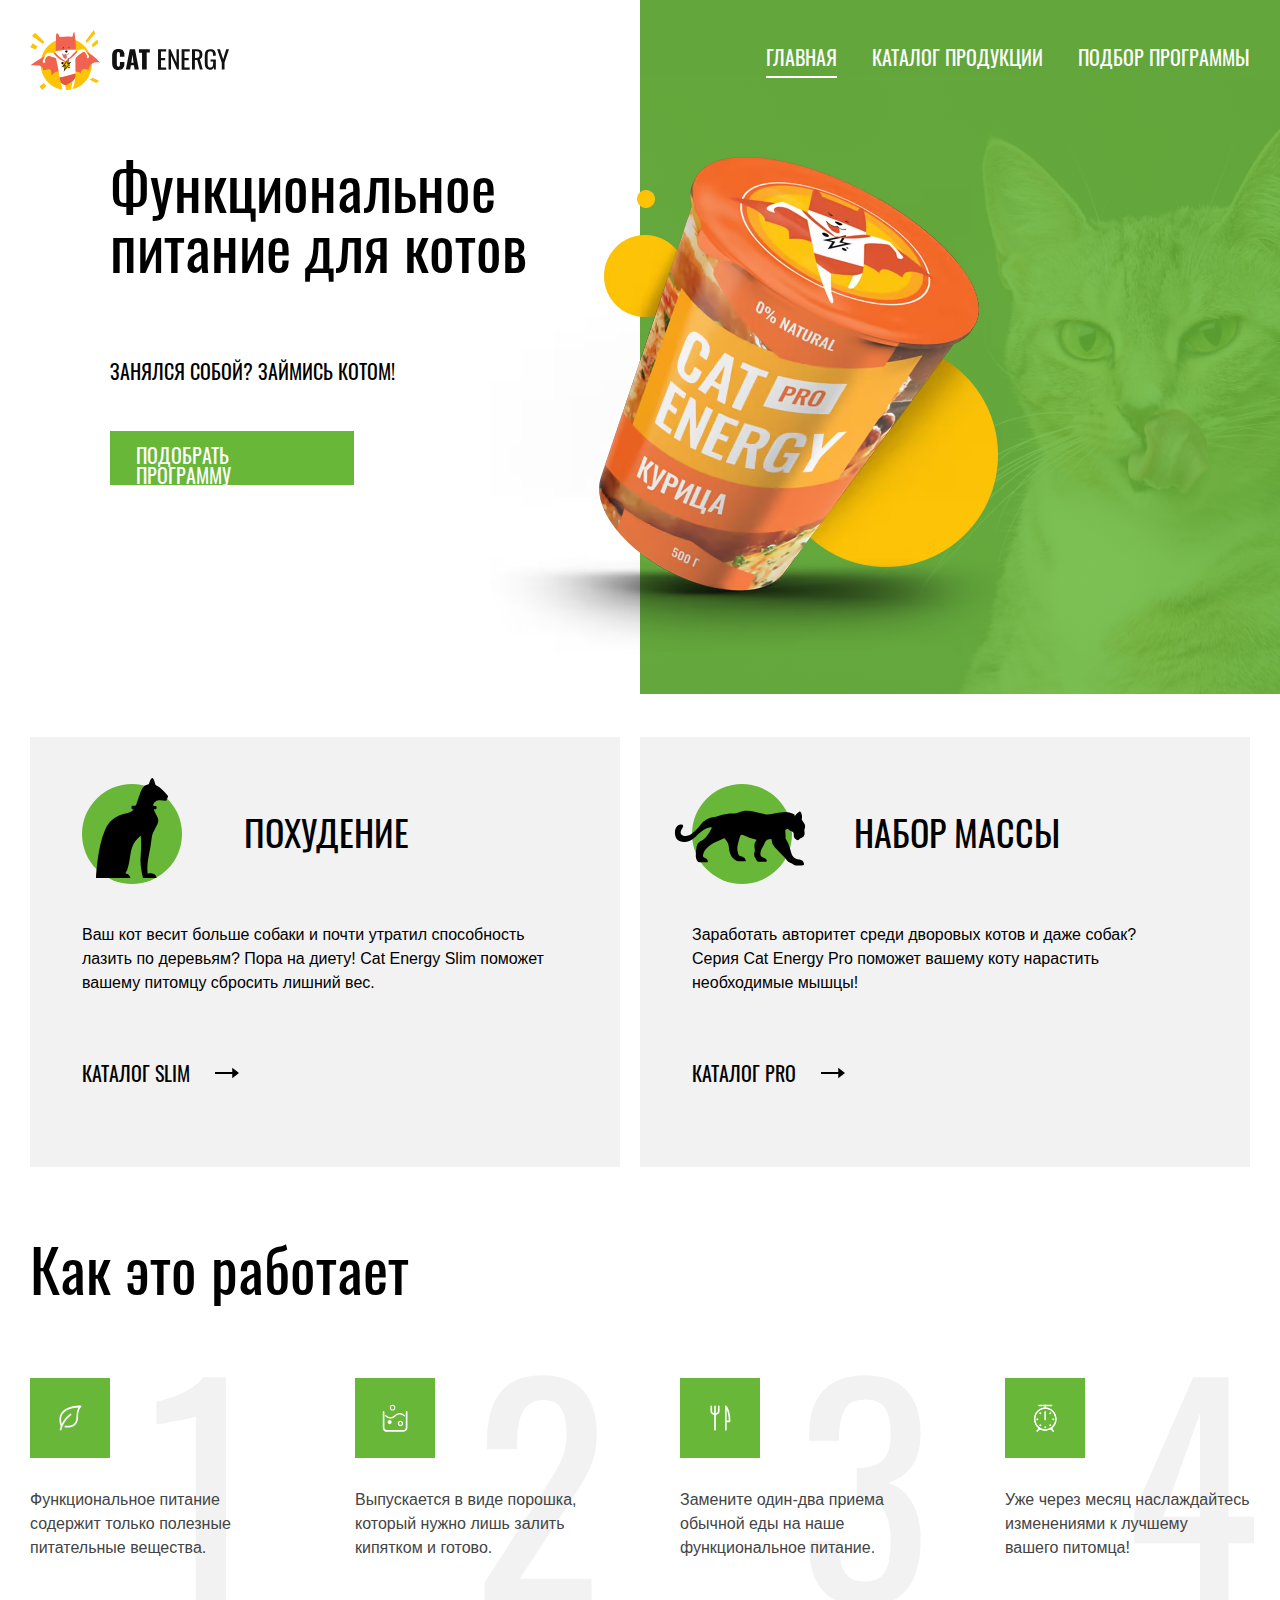
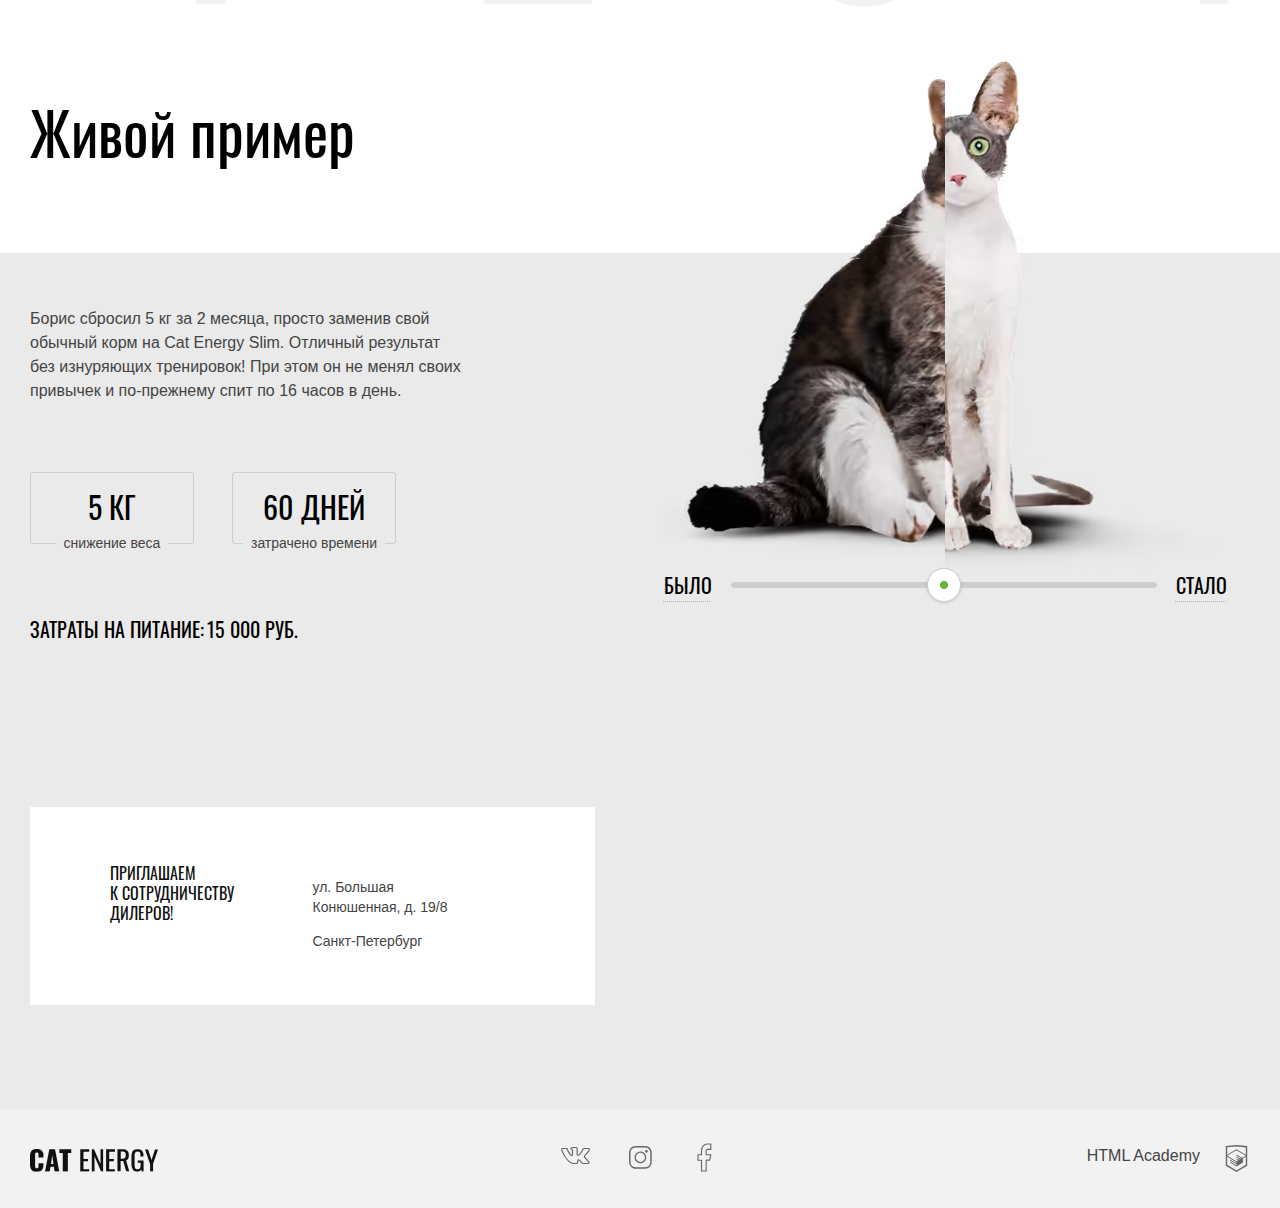
==== commit 3bc73592: "Deploying to gh-pages from @ VasiliCheb/1834003-cat-energy-24@740bfeb40233b31a2cfc220d118154afafd4f2" ====
--- a/index.html
+++ b/index.html
@@ -1 +1 @@
-<!DOCTYPE html><html class="page" lang="ru"><head><meta charset="utf-8"><meta name="viewport" content="width=device-width,initial-scale=1"><title>Главная | Кэт энерджи | HTML Academy</title><link rel="stylesheet" href="./css/style.min.css"><link rel="icon" href="favicon.ico"><link rel="icon" href="favicons/icon.svg" type="image/svg+xml"><link rel="apple-touch-icon" href="favicons/180.png"><link rel="manifest" href="manifest.webmanifest"><script defer="defer" src="./js/nav-toggle.min.js"></script></head><body class="page__body"><header class="page-header page__wrapper-center"><div class="page-header__wrapper-logo"><a class="page-header__logo-link page-header__logo-link--image" href="index.html" aria-current="page"><img class="page-header__logo-image" src="img/index-logo.svg" width="33" height="38" alt="Логотип «Кэт энерджи»."> </a><a class="page-header__logo-link page-header__logo-link--title" href="index.html" aria-current="page"><img class="page-header__logo-title" src="img/index-logo-title.svg" width="101" height="18" alt="Заглавие логотипа «Кэт энерджи»."></a></div><nav class="page-header__main-nav main-nav main-nav--within_index"><button class="main-nav__toggle" type="button" hidden><span class="page__hidden">Открыть или закрыть меню.</span></button><ul class="main-nav__list"><li class="main-nav__item"><a class="main-nav__link" href="index.html" aria-current="page">Главная</a></li><li class="main-nav__item"><a class="main-nav__link" href="catalog.html">Каталог продукции</a></li><li class="main-nav__item"><a class="main-nav__link" href="form.html">Подбор программы</a></li></ul></nav></header><main class="page-main"><h1 class="page__hidden">Корма для котов от «Кэт энерджи».</h1><section class="selection page-main__selection"><div class="selection__wrapper page__wrapper-center"><h2 class="selection__title">Функциональное<br>питание для котов</h2><i class="selection__slogan">Занялся собой? Займись котом!</i><div class="selection__image-set"><picture><source srcset="./img/index-canned-l@1x.avif, ./img/index-canned-l@2x.avif 2x" type="image/avif" media="(min-width: 1280px)"><source srcset="./img/index-canned-m@1x.avif, ./img/index-canned-m@2x.avif 2x" type="image/avif" media="(min-width: 768px)"><source srcset="./img/index-canned-s@1x.avif, ./img/index-canned-s@2x.avif 2x" type="image/avif"><source srcset="./img/index-canned-l@1x.webp, ./img/index-canned-l@2x.webp 2x" type="image/webp" media="(min-width: 1280px)"><source srcset="./img/index-canned-m@1x.webp, ./img/index-canned-m@2x.webp 2x" type="image/webp" media="(min-width: 768px)"><source srcset="./img/index-canned-s@1x.webp, ./img/index-canned-s@2x.webp 2x" type="image/webp"><source srcset="./img/index-canned-l@1x.png, ./img/index-canned-l@2x.png 2x" type="image/png" media="(min-width: 1280px)"><source srcset="./img/index-canned-m@1x.png, ./img/index-canned-m@2x.png 2x" type="image/png" media="(min-width: 768px)"><img class="selection__image" src="./img/index-canned-s@1x.png" srcset="./img/index-canned-s@2x.png 2x" width="280" height="270" loading="lazy" alt="Баночка куриной консервы «Кэт энерджи»."></picture></div><a class="button selection__button-link" href="form.html">Подобрать программу</a></div></section><section class="advantages page-main__advantages"><h2 class="page__hidden">Преимущества нашего питания.</h2><div class="page__wrapper-center"><ul class="advantages__list"><li class="advantages__item advantages__item--slim"><h3 class="advantages__title">Похудение</h3><p class="advantages__description">Ваш кот весит больше собаки и почти утратил способность лазить по деревьям? Пора на диету! Cat Energy Slim поможет вашему питомцу сбросить лишний вес.</p><a class="advantages__button-link" href="#">Каталог slim</a></li><li class="advantages__item advantages__item--pro"><h3 class="advantages__title">Набор массы</h3><p class="advantages__description">Заработать авторитет среди дворовых котов и даже собак? Серия Cat Energy Pro поможет вашему коту нарастить необходимые мышцы!</p><a class="advantages__button-link" href="#">Каталог pro</a></li></ul></div></section><section class="technologies"><h2 class="page__hidden">Технологии нашего питания.</h2><div class="page__wrapper-center"><h3 class="technologies__title">Как это работает</h3><ol class="technologies__list"><li class="technologies__item technologies__item--icon_leaf"><p class="technologies__description">Функциональное питание содержит только полезные питательные вещества.</p></li><li class="technologies__item technologies__item--icon_tub"><p class="technologies__description">Выпускается в виде порошка, который нужно лишь залить кипятком и готово.</p></li><li class="technologies__item technologies__item--icon_eat"><p class="technologies__description">Замените один-два приема обычной еды на наше функциональное питание.</p></li><li class="technologies__item technologies__item--icon_alarm"><p class="technologies__description">Уже через месяц наслаждайтесь изменениями к лучшему вашего&nbsp;питомца!</p></li></ol></div></section><section class="compare"><h2 class="page__hidden">Сравнение результата.</h2><div class="compare__wrapper page__wrapper-center"><div class="compare__wrapper-grid"><h3 class="compare__title">Живой пример</h3><p class="compare__description">Борис сбросил 5 кг за 2 месяца, просто заменив свой обычный корм на Cat Energy Slim. Отличный результат без изнуряющих тренировок! При этом он не менял своих привычек и по-прежнему спит по 16 часов в день.</p><div class="compare__container-list"><dl class="compare__effect-list"><div class="compare__effect-frame"><dt class="compare__effect-term">Cнижение веса</dt><dd class="compare__effect-definition">5 Кг</dd></div><div class="compare__effect-frame"><dt class="compare__effect-term">Затрачено времени</dt><dd class="compare__effect-definition">60 Дней</dd></div></dl><dl class="compare__expenses-list"><dt class="compare__expenses-term">Затраты на питание:</dt><dd class="compare__expenses-definition">15 000 Руб.</dd></dl></div><div class="compare__range range"><figure class="compare__range-photos range__photos"><figcaption class="page__hidden">Сравнение кота Бориса до и после применения функционального питания «Кэт энерджи».</figcaption><div class="compare__range-slider compare__range-slider--before range__slider"><picture><source srcset="./img/index-cat-before-m@1x.avif, ./img/index-cat-before-m@2x.avif 2x" type="image/avif" media="(min-width: 768px)"><source srcset="./img/index-cat-before-s@1x.avif, ./img/index-cat-before-s@2x.avif 2x" type="image/avif"><source srcset="./img/index-cat-before-m@1x.webp, ./img/index-cat-before-m@2x.webp 2x" type="image/webp" media="(min-width: 768px)"><source srcset="./img/index-cat-before-s@1x.webp, ./img/index-cat-before-s@2x.webp 2x" type="image/webp"><source srcset="./img/index-cat-before-m@1x.png, ./img/index-cat-before-m@2x.png 2x" type="image/png" media="(min-width: 768px)"><img class="compare__image range__image-before" src="./img/index-cat-before-s@1x.png" srcset="./img/index-cat-before-s@2x.png 2x" width="280" height="232" loading="lazy" alt="Располневший кот Борис."></picture></div><div class="compare__range-slider compare__range-slider--after range__slider"><picture><source srcset="./img/index-cat-after-m@1x.avif, ./img/index-cat-after-m@2x.avif 2x" type="image/avif" media="(min-width: 768px)"><source srcset="./img/index-cat-after-s@1x.avif, ./img/index-cat-after-s@2x.avif 2x" type="image/avif"><source srcset="./img/index-cat-after-m@1x.webp, ./img/index-cat-after-m@2x.webp 2x" type="image/webp" media="(min-width: 768px)"><source srcset="./img/index-cat-after-s@1x.webp, ./img/index-cat-after-s@2x.webp 2x" type="image/webp"><source srcset="./img/index-cat-after-m@1x.png, ./img/index-cat-after-m@2x.png 2x" type="image/png" media="(min-width: 768px)"><img class="compare__image range__image-after" src="./img/index-cat-after-s@1x.png" srcset="./img/index-cat-after-s@2x.png 2x" width="243" height="232" loading="lazy" alt="Похудевший кот Борис."></picture></div></figure><div class="compare__range-bar range__bar"><button class="compare__range-button range__button" type="button">Было</button><div class="compare__range-scale range__scale"><div class="compare__range-thumb range__thumb"><span class="page__hidden">Сравнить котов в разных состояниях, до и после.</span></div></div><button class="compare__range-button range__button" type="button">Стало</button></div></div></div></div></section></main><footer class="page-footer page-footer--within_index"><div class="page-footer__wrapper"><div class="page-footer__wrapper-grid"><div class="page-footer__contacts page__wrapper-center"><div class="contacts"><em class="contacts__cooperation">Приглашаем<br>к сотрудничеству<br>дилеров!</em><address class="contacts__text"><p class="contacts__street">ул. Большая<br>Конюшенная, д. 19/8</p><p class="contacts__city">Санкт-Петербург</p></address></div></div><div class="page-footer__location location"><iframe class="page-footer__iframe" src="https://www.google.com/maps/embed?pb=!1m18!1m12!1m3!1d1998.6037872533277!2d30.320858716096975!3d59.93871648187614!2m3!1f0!2f0!3f0!3m2!1i1024!2i768!4f13.1!3m3!1m2!1s0x4696310fca145cc1%3A0x42b32648d8238007!2z0JHQvtC70YzRiNCw0Y8g0JrQvtC90Y7RiNC10L3QvdCw0Y8g0YPQuy4sIDE5LzgsINCh0LDQvdC60YIt0J_QtdGC0LXRgNCx0YPRgNCzLCDQoNC-0YHRgdC40Y8sIDE5MTE4Ng!5e0!3m2!1sru!2sby!4v1638037165046!5m2!1sru!2sby" allowfullscreen="" loading="lazy"></iframe><noscript class="page-footer__noscript"><picture><source srcset="./img/footer-location-l@1x.avif, ./img/footer-location-l@2x.avif 2x" type="image/avif" media="(min-width: 1280px)"><source srcset="./img/footer-location-m@1x.avif, ./img/footer-location-m@2x.avif 2x" type="image/avif" media="(min-width: 768px)"><source srcset="./img/footer-location-s@1x.avif, ./img/footer-location-s@2x.avif 2x" type="image/avif"><source srcset="./img/footer-location-l@1x.webp, ./img/footer-location-l@2x.webp 2x" type="image/webp" media="(min-width: 1280px)"><source srcset="./img/footer-location-m@1x.webp, ./img/footer-location-m@2x.webp 2x" type="image/webp" media="(min-width: 768px)"><source srcset="./img/footer-location-s@1x.webp, ./img/footer-location-s@2x.webp 2x" type="image/webp"><source srcset="./img/footer-location-l@1x.png, ./img/footer-location-l@2x.png 2x" type="image/png" media="(min-width: 1280px)"><source srcset="./img/footer-location-m@1x.png, ./img/footer-location-m@2x.png 2x" type="image/png" media="(min-width: 768px)"><img class="location__noscript-image" src="./img/footer-location-s@1x.png" srcset="./img/footer-location-s@2x.png 2x" width="320" height="362" loading="lazy" alt="Карта местности. Расположение локации на местности."></picture></noscript></div></div><div class="page-footer__container page__wrapper-center"><div class="page-footer__logo"><a class="page-footer__logo-link" href="index.html" aria-current="page"><img class="page-footer__logo-title" src="img/index-logo-title.svg" width="128" height="24" alt="Заглавие логотипа «Кэт энерджи»."></a></div><div class="page-footer__social social"><ul class="social__list"><li class="social__item"><a class="social__link social__link--vkontakte" href="https://vk.com/htmlacademy"><span class="page__hidden">Вконтакте</span></a></li><li class="social__item"><a class="social__link social__link--instagram" href="https://www.instagram.com/htmlacademy"><span class="page__hidden">Инстаграм</span></a></li><li class="social__item"><a class="social__link social__link--facebook" href="https://www.facebook.com/htmlacademy"><span class="page__hidden">Фейсбук</span></a></li></ul></div><div class="page-footer__copyright copyright"><a class="copyright__link" href="https://htmlacademy.ru/intensive/adaptive">HTML Academy</a></div></div></div></footer></body></html>+<!DOCTYPE html><html class="page" lang="ru"><head><meta charset="utf-8"><meta name="viewport" content="width=device-width,initial-scale=1"><title>Главная | Кэт энерджи | HTML Academy</title><link rel="stylesheet" href="./css/style.min.css"><link rel="icon" href="favicon.ico"><link rel="icon" href="favicons/icon.svg" type="image/svg+xml"><link rel="apple-touch-icon" href="favicons/180.png"><link rel="manifest" href="manifest.webmanifest"><script defer="defer" src="./js/nav-toggle.min.js"></script></head><body class="page__body"><header class="page-header page__wrapper-center"><div class="page-header__wrapper-logo"><a class="page-header__logo-link page-header__logo-link--image" href="index.html" aria-current="page"><picture><source media="(min-width: 1280px)" srcset="img/index-logo-l.svg"><source media="(min-width: 768px)" srcset="img/index-logo-m.svg"><img class="page-header__logo-image" src="img/index-logo-s.svg" width="33" height="38" alt="Логотип «Кэт энерджи»."></picture></a><a class="page-header__logo-link page-header__logo-link--title" href="index.html" aria-current="page"><svg class="page-header__logo-title" width="102" height="19"><use xlink:href="../../icons/sprite.svg#index-logo-title"></use></svg></a></div><nav class="page-header__main-nav main-nav main-nav--within_index"><button class="main-nav__toggle" type="button" hidden><span class="page__hidden">Открыть или закрыть меню.</span></button><ul class="main-nav__list"><li class="main-nav__item"><a class="main-nav__link" href="index.html" aria-current="page">Главная</a></li><li class="main-nav__item"><a class="main-nav__link" href="catalog.html">Каталог продукции</a></li><li class="main-nav__item"><a class="main-nav__link" href="form.html">Подбор программы</a></li></ul></nav></header><main class="page-main"><h1 class="page__hidden">Корма для котов от «Кэт энерджи».</h1><section class="selection page-main__selection"><div class="selection__wrapper page__wrapper-center"><h2 class="selection__title">Функциональное<br>питание для котов</h2><i class="selection__slogan">Занялся собой? Займись котом!</i><div class="selection__image-set"><picture><source srcset="./img/index-canned-l@1x.avif, ./img/index-canned-l@2x.avif 2x" type="image/avif" media="(min-width: 1280px)"><source srcset="./img/index-canned-m@1x.avif, ./img/index-canned-m@2x.avif 2x" type="image/avif" media="(min-width: 768px)"><source srcset="./img/index-canned-s@1x.avif, ./img/index-canned-s@2x.avif 2x" type="image/avif"><source srcset="./img/index-canned-l@1x.webp, ./img/index-canned-l@2x.webp 2x" type="image/webp" media="(min-width: 1280px)"><source srcset="./img/index-canned-m@1x.webp, ./img/index-canned-m@2x.webp 2x" type="image/webp" media="(min-width: 768px)"><source srcset="./img/index-canned-s@1x.webp, ./img/index-canned-s@2x.webp 2x" type="image/webp"><source srcset="./img/index-canned-l@1x.png, ./img/index-canned-l@2x.png 2x" type="image/png" media="(min-width: 1280px)"><source srcset="./img/index-canned-m@1x.png, ./img/index-canned-m@2x.png 2x" type="image/png" media="(min-width: 768px)"><img class="selection__image" src="./img/index-canned-s@1x.png" srcset="./img/index-canned-s@2x.png 2x" width="280" height="270" loading="lazy" alt="Баночка куриной консервы «Кэт энерджи»."></picture></div><a class="button selection__button-link" href="form.html">Подобрать программу</a></div></section><section class="advantages page-main__advantages"><h2 class="page__hidden">Преимущества нашего питания.</h2><div class="page__wrapper-center"><ul class="advantages__list"><li class="advantages__item advantages__item--slim"><h3 class="advantages__title">Похудение</h3><p class="advantages__description">Ваш кот весит больше собаки и почти утратил способность лазить по деревьям? Пора на диету! Cat Energy Slim поможет вашему питомцу сбросить лишний вес.</p><a class="advantages__button-link" href="#"><p class="advantages__button-text">Каталог slim</p></a></li><li class="advantages__item advantages__item--pro"><h3 class="advantages__title">Набор массы</h3><p class="advantages__description">Заработать авторитет среди дворовых котов и даже собак? Серия Cat Energy Pro поможет вашему коту нарастить необходимые мышцы!</p><a class="advantages__button-link" href="#"><p class="advantages__button-text">Каталог pro</p></a></li></ul></div></section><section class="technologies"><h2 class="page__hidden">Технологии нашего питания.</h2><div class="page__wrapper-center"><h3 class="technologies__title">Как это работает</h3><ol class="technologies__list"><li class="technologies__item technologies__item--icon_leaf"><p class="technologies__description">Функциональное питание содержит только полезные питательные вещества.</p></li><li class="technologies__item technologies__item--icon_tub"><p class="technologies__description">Выпускается в виде порошка, который нужно лишь залить кипятком и готово.</p></li><li class="technologies__item technologies__item--icon_eat"><p class="technologies__description">Замените один-два приема обычной еды на наше функциональное питание.</p></li><li class="technologies__item technologies__item--icon_alarm"><p class="technologies__description">Уже через месяц наслаждайтесь изменениями к лучшему вашего&nbsp;питомца!</p></li></ol></div></section><section class="compare"><h2 class="page__hidden">Сравнение результата.</h2><div class="compare__wrapper page__wrapper-center"><div class="compare__wrapper-grid"><h3 class="compare__title">Живой пример</h3><p class="compare__description">Борис сбросил 5 кг за 2 месяца, просто заменив свой обычный корм на Cat Energy Slim. Отличный результат без изнуряющих тренировок! При этом он не менял своих привычек и по-прежнему спит по 16 часов в день.</p><div class="compare__container-list"><dl class="compare__effect-list"><div class="compare__effect-frame"><dt class="compare__effect-term">Cнижение веса</dt><dd class="compare__effect-definition">5 Кг</dd></div><div class="compare__effect-frame"><dt class="compare__effect-term">Затрачено времени</dt><dd class="compare__effect-definition">60 Дней</dd></div></dl><dl class="compare__expenses-list"><dt class="compare__expenses-term">Затраты на питание:</dt><dd class="compare__expenses-definition">15 000 Руб.</dd></dl></div><div class="compare__range range"><figure class="compare__range-photos range__photos"><figcaption class="page__hidden">Сравнение кота Бориса до и после применения функционального питания «Кэт энерджи».</figcaption><div class="compare__range-slider compare__range-slider--before range__slider"><picture><source srcset="./img/index-cat-before-m@1x.avif, ./img/index-cat-before-m@2x.avif 2x" type="image/avif" media="(min-width: 768px)"><source srcset="./img/index-cat-before-s@1x.avif, ./img/index-cat-before-s@2x.avif 2x" type="image/avif"><source srcset="./img/index-cat-before-m@1x.webp, ./img/index-cat-before-m@2x.webp 2x" type="image/webp" media="(min-width: 768px)"><source srcset="./img/index-cat-before-s@1x.webp, ./img/index-cat-before-s@2x.webp 2x" type="image/webp"><source srcset="./img/index-cat-before-m@1x.png, ./img/index-cat-before-m@2x.png 2x" type="image/png" media="(min-width: 768px)"><img class="compare__image range__image-before" src="./img/index-cat-before-s@1x.png" srcset="./img/index-cat-before-s@2x.png 2x" width="280" height="232" loading="lazy" alt="Располневший кот Борис."></picture></div><div class="compare__range-slider compare__range-slider--after range__slider"><picture><source srcset="./img/index-cat-after-m@1x.avif, ./img/index-cat-after-m@2x.avif 2x" type="image/avif" media="(min-width: 768px)"><source srcset="./img/index-cat-after-s@1x.avif, ./img/index-cat-after-s@2x.avif 2x" type="image/avif"><source srcset="./img/index-cat-after-m@1x.webp, ./img/index-cat-after-m@2x.webp 2x" type="image/webp" media="(min-width: 768px)"><source srcset="./img/index-cat-after-s@1x.webp, ./img/index-cat-after-s@2x.webp 2x" type="image/webp"><source srcset="./img/index-cat-after-m@1x.png, ./img/index-cat-after-m@2x.png 2x" type="image/png" media="(min-width: 768px)"><img class="compare__image range__image-after" src="./img/index-cat-after-s@1x.png" srcset="./img/index-cat-after-s@2x.png 2x" width="243" height="232" loading="lazy" alt="Похудевший кот Борис."></picture></div></figure><div class="compare__range-bar range__bar"><button class="compare__range-button range__button" type="button">Было</button><div class="compare__range-scale range__scale"><div class="compare__range-thumb range__thumb"><span class="page__hidden">Сравнить котов в разных состояниях, до и после.</span></div></div><button class="compare__range-button range__button" type="button">Стало</button></div></div></div></div></section></main><footer class="page-footer page-footer--within_index"><div class="page-footer__wrapper"><div class="page-footer__wrapper-grid"><div class="page-footer__contacts page__wrapper-center"><div class="contacts"><em class="contacts__cooperation">Приглашаем<br>к сотрудничеству<br>дилеров!</em><address class="contacts__text"><p class="contacts__street">ул. Большая<br>Конюшенная, д. 19/8</p><p class="contacts__city">Санкт-Петербург</p></address></div></div><div class="page-footer__location location"><iframe class="page-footer__iframe" src="https://www.google.com/maps/embed?pb=!1m18!1m12!1m3!1d1998.6037872533277!2d30.320858716096975!3d59.93871648187614!2m3!1f0!2f0!3f0!3m2!1i1024!2i768!4f13.1!3m3!1m2!1s0x4696310fca145cc1%3A0x42b32648d8238007!2z0JHQvtC70YzRiNCw0Y8g0JrQvtC90Y7RiNC10L3QvdCw0Y8g0YPQuy4sIDE5LzgsINCh0LDQvdC60YIt0J_QtdGC0LXRgNCx0YPRgNCzLCDQoNC-0YHRgdC40Y8sIDE5MTE4Ng!5e0!3m2!1sru!2sby!4v1638037165046!5m2!1sru!2sby" allowfullscreen="" loading="lazy"></iframe><noscript class="page-footer__noscript"><picture><source srcset="./img/footer-location-l@1x.avif, ./img/footer-location-l@2x.avif 2x" type="image/avif" media="(min-width: 1280px)"><source srcset="./img/footer-location-m@1x.avif, ./img/footer-location-m@2x.avif 2x" type="image/avif" media="(min-width: 768px)"><source srcset="./img/footer-location-s@1x.avif, ./img/footer-location-s@2x.avif 2x" type="image/avif"><source srcset="./img/footer-location-l@1x.webp, ./img/footer-location-l@2x.webp 2x" type="image/webp" media="(min-width: 1280px)"><source srcset="./img/footer-location-m@1x.webp, ./img/footer-location-m@2x.webp 2x" type="image/webp" media="(min-width: 768px)"><source srcset="./img/footer-location-s@1x.webp, ./img/footer-location-s@2x.webp 2x" type="image/webp"><source srcset="./img/footer-location-l@1x.png, ./img/footer-location-l@2x.png 2x" type="image/png" media="(min-width: 1280px)"><source srcset="./img/footer-location-m@1x.png, ./img/footer-location-m@2x.png 2x" type="image/png" media="(min-width: 768px)"><img class="location__noscript-image" src="./img/footer-location-s@1x.png" srcset="./img/footer-location-s@2x.png 2x" width="320" height="362" loading="lazy" alt="Карта местности. Расположение локации на местности."></picture></noscript></div></div><div class="page-footer__container page__wrapper-center"><div class="page-footer__logo"><a class="page-footer__logo-link" href="index.html" aria-current="page"><img class="page-footer__logo-title" src="img/index-logo-footer.svg" width="128" height="24" alt="Заглавие логотипа «Кэт энерджи»."></a></div><div class="page-footer__social social"><ul class="social__list"><li class="social__item"><a class="social__link social__link--vkontakte" href="https://vk.com/htmlacademy"><span class="page__hidden">Вконтакте</span></a></li><li class="social__item"><a class="social__link social__link--instagram" href="https://www.instagram.com/htmlacademy"><span class="page__hidden">Инстаграм</span></a></li><li class="social__item"><a class="social__link social__link--facebook" href="https://www.facebook.com/htmlacademy"><span class="page__hidden">Фейсбук</span></a></li></ul></div><div class="page-footer__copyright copyright"><a class="copyright__link" href="https://htmlacademy.ru/intensive/adaptive">HTML Academy</a></div></div></div></footer></body></html>--- a/css/style.min.css
+++ b/css/style.min.css
@@ -1,2 +1,2 @@
-@font-face{font-family:"Oswald";font-style:normal;font-weight:400;font-display:swap;src:url(../fonts/oswaldregular.woff2) format("woff2"),url(../fonts/oswaldregular.woff) format("woff")}@font-face{font-family:"Oswald";font-style:normal;font-weight:500;font-display:swap;src:url(../fonts/oswaldmedium.woff2) format("woff2"),url(../fonts/oswaldmedium.woff) format("woff")}:root{--accent-font:"Oswald", "Impact", sans-serif;--main-font:"Arial", "Helvetica", sans-serif;--white:#ffffff;--black:#000000;--black-light:#111111;--green:#68b738;--grey-dark-special:#222222;--grey-dark:#444444;--grey-special:#666666;--grey-basic_background:#f2f2f2;--grey_background:#eaeaea;--green_background:rgba(104, 183, 56, 0.85);--color-cat_background:#444348;--color-cat-catalog_background:#1a1a1a;--transparent:rgba(0, 0, 0, 0);--color-grey_border:#e6e6e6;--color-form_border:#e7e7e7;--color-catalog_border:#ebebeb;--color-catalog-more:#d3d3d3;--color-grey-base_border:#d9d9d9;--color-grey-special_border:#cdcdcd;--color-decoration_underline:rgba(0, 0, 0, 0.24);--color-range_shadow:rgba(0, 0, 0, 0.16)}img{max-width:100%;height:auto}.page{height:100%;font-family:var(--main-font)}.page__body{display:flex;flex-direction:column;width:100%;min-width:320px;min-height:100%;margin:0;background-color:var(--white)}.page__hidden{position:absolute;width:1px;height:1px;margin:-1px;padding:0;border:0;clip:rect(0 0 0 0);overflow:hidden}.page__wrapper-center{margin:0 20px}@media (min-width:768px) and (max-width:1279.899px){.page__wrapper-center{margin:0 30px}}@media (min-width:1280px){.page__wrapper-center{width:1220px;margin:0 auto}}.page-main{flex-grow:1}@media (min-width:1280px){.page-main__selection{margin-bottom:82px}.page-main__advantages{margin-bottom:51px}.page-main__catalog-add{margin-bottom:86px}}.button{font-family:var(--accent-font);font-weight:400;width:-moz-fit-content;width:fit-content;text-decoration:none;text-transform:uppercase;color:var(--white);background-color:var(--green);border:0}.button--size_wide{width:100%}.page-header{position:relative;display:flex;flex-direction:column}@media (min-width:768px){.page-header{display:grid;grid-template-columns:1fr 2fr;padding:15px 0}}@media (min-width:1280px){.page-header{grid-template-columns:1fr 1fr;padding:20px 0}}.page-header__wrapper-logo{display:flex;justify-content:center;align-items:center;padding-top:10px;padding-bottom:17px}@media (max-width:767.9px){.page-header__wrapper-logo{position:relative}.page-header__wrapper-logo::before{content:"";position:absolute;height:1px;width:100%;left:-20px;bottom:0;background-color:var(--color-grey_border);box-shadow:40px 0 0 0 var(--color-grey_border)}}.page-header__logo-link{text-decoration:none}.page-header__logo-link--title{margin:0 auto;padding-right:33px}@media (min-width:768px){.page-header__logo-link--title{padding-right:0;margin-left:10px}.page-header__main-nav{margin-right:-17.5px}}.page-footer{background-color:var(--grey-basic_background)}.page-footer--within_index{--contacts-color:var(--white)}.page-footer__container{display:flex;flex-direction:column;align-items:center}@media (min-width:768px){.page-footer__container{display:grid;grid-template-columns:1fr 1fr 1fr}}.page-footer__location{background-color:var(--grey_background);display:grid;grid-template-columns:1fr;grid-template-rows:auto}@media (min-width:1280px){.page-footer__location{grid-row:1/-1;grid-column:1/-1}}.page-footer__iframe{display:block;border:0;width:100%;height:362px;grid-row:1/-1;grid-column:1/-1}@media (min-width:768px){.page-footer__iframe{height:400px}}.page-footer__noscript{grid-row:1/-1;grid-column:1/-1}.page-footer__wrapper-grid{background-color:var(--contacts-color, var(--transparent))}@media (min-width:1280px){.page-footer__wrapper-grid{display:grid;grid-template-columns:1fr;grid-template-rows:auto}.page-footer__contacts{margin-top:98px;grid-row:1/-1;grid-column:1/-1;z-index:2}}.page-footer__logo-title{padding-top:39px;padding-bottom:32px}.contacts{box-sizing:border-box;display:grid;grid-template-columns:1fr 1fr;padding:26px 20px}@media (max-width:1279.9px){.contacts{background-color:var(--contacts-color, var(--transparent))}}@media (min-width:768px) and (max-width:1279.899px){.contacts{padding:56px 70px}}@media (min-width:1280px){.contacts{width:565px;height:198px;padding:56px 80px;background-color:var(--white)}}.contacts__cooperation{font-style:normal;font-family:var(--accent-font);font-size:16px;line-height:20px;font-weight:400;color:var(--black-light);text-transform:uppercase}.contacts__text{font-style:normal;font-size:14px;line-height:20px;color:var(--grey-dark)}.location__noscript-image{display:block;object-fit:cover;object-position:center;width:100%;height:362px}@media (min-width:768px) and (max-width:1279.899px){.location__noscript-image{height:400px}}@media (min-width:1280px){.location__noscript-image{max-width:1440px;height:400px;margin:0 auto}}@media (max-width:767.9px){.social{width:100%;border-top:1px solid var(--color-grey-base_border);border-bottom:1px solid var(--color-grey-base_border)}}.social__list{display:flex;justify-content:center;flex-wrap:wrap;list-style-type:none;padding:0;margin:0}.social__link{display:block;padding:20px 15px;color:var(--grey-special)}.social__link::before{content:"";display:block;-webkit-mask-repeat:no-repeat;mask-repeat:no-repeat;-webkit-mask-position:center;mask-position:center;background:currentColor}.social__link--vkontakte::before{-webkit-mask-image:url(../icons/sprite.svg#footer-icon-vkontakte);mask-image:url(../icons/sprite.svg#footer-icon-vkontakte);width:23px;height:16px}.social__link--instagram::before{-webkit-mask-image:url(../icons/sprite.svg#footer-icon-instagram);mask-image:url(../icons/sprite.svg#footer-icon-instagram);width:16px;height:16px}.social__link--facebook::before{-webkit-mask-image:url(../icons/sprite.svg#footer-icon-facebook);mask-image:url(../icons/sprite.svg#footer-icon-facebook);width:22px;height:22px}.copyright{font-size:16px;line-height:18px;align-self:flex-start;width:100%}@media (min-width:768px){.copyright{align-self:center}}.copyright__link{position:relative;display:block;color:var(--grey-dark);text-decoration:none;padding-top:28px;padding-bottom:32px}@media (min-width:768px){.copyright__link{padding-right:50px;text-align:right}}.copyright__link::before{position:absolute;content:"";display:block;-webkit-mask-repeat:no-repeat;mask-repeat:no-repeat;-webkit-mask-position:center;mask-position:center;background:currentColor;-webkit-mask-image:url(../icons/sprite.svg#footer-logo-html);mask-image:url(../icons/sprite.svg#footer-logo-html);width:27px;height:34px;top:22px;right:0}.main-nav{font-family:var(--accent-font);font-size:20px;line-height:20px;font-weight:500}.main-nav--within_index{--link-color:var(--white)}@media (min-width:1280px){.main-nav--within_index{position:relative}.main-nav--within_index::before{content:"";position:absolute;z-index:-2;top:0;left:0;right:0;bottom:0;background-color:var(--green_background)}}@media (max-width:767.9px){.main-nav--closed .main-nav__list{display:none}.main-nav--opened .main-nav__list{position:absolute;z-index:2;width:100%}.main-nav--nojs .main-nav__list{display:block}}.main-nav__list{display:flex;flex-direction:column;margin:0;padding:0;list-style-type:none;text-align:center}@media (min-width:768px){.main-nav__list{flex-direction:row;justify-content:space-between;font-size:18px;line-height:24px;font-weight:400}}@media (min-width:1280px){.main-nav__list{font-size:20px;line-height:30px;justify-content:flex-end}}@media (max-width:767.9px){.main-nav__item{position:relative;background-color:var(--white);box-shadow:20px 0 0 0 var(--white),-20px 0 0 0 var(--white)}.main-nav__item::before{content:"";position:absolute;height:1px;width:100%;left:-20px;bottom:0;background-color:var(--color-grey_border);box-shadow:40px 0 0 0 var(--color-grey_border)}}.main-nav__link{display:block;color:var(--black);text-decoration:none;text-transform:uppercase;padding:22px 25px 24px}@media (min-width:768px){.main-nav__link{padding:22px 17.5px 24px}.main-nav__link[aria-current]{text-decoration:underline;text-decoration-thickness:2px;text-underline-offset:10px;-webkit-text-decoration-color:var(--green);text-decoration-color:var(--green)}}@media (min-width:1280px){.main-nav__link{color:var(--link-color, var(--black))}.main-nav__link[aria-current]{-webkit-text-decoration-color:var(--link-color, var(--green));text-decoration-color:var(--link-color, var(--green))}}.main-nav__toggle{position:absolute;top:10px;right:0;width:34px;height:38px;background-color:var(--white);cursor:pointer;border:0}@media (max-width:767.9px){.main-nav__toggle{display:block}}.main-nav--closed .main-nav__toggle::before{content:"";position:absolute;top:12px;left:5px;width:24px;height:1.5px;background-color:var(--black);box-shadow:0 7px 0 0 var(--black),0 14px 0 0 var(--black)}.main-nav--opened .main-nav__toggle::after,.main-nav--opened .main-nav__toggle::before{content:"";position:absolute;top:18px;left:5px;width:25px;height:1.5px;background-color:var(--black)}.main-nav--opened .main-nav__toggle::before{transform:rotate(45deg)}.main-nav--opened .main-nav__toggle::after{transform:rotate(-45deg)}.main-nav--nojs .main-nav__toggle{display:none}.selection{display:flex;flex-direction:column;font-family:var(--accent-font);color:var(--white);--bg-url:url("../img/index-bg-cat-s@1x.jpg")}@media (max-width:767.9px){.selection{position:relative;text-align:center}}.selection::before{position:absolute;content:"";background:linear-gradient(var(--green_background),var(--green_background)),var(--bg-url);width:100%;height:302px;background-size:contain;background-repeat:no-repeat;background-position:center;background-color:var(--color-cat_background);z-index:-1}@media (-webkit-min-device-pixel-ratio:2),(min-resolution:2dppx){.selection::before{--bg-url:url("../img/index-bg-cat-s@2x.jpg")}}@media (min-width:768px) and (max-width:1279.899px){.selection::before{content:initial}}@media (min-width:1280px){.selection::before{right:0;top:0;width:50%;height:694px;--bg-url:url("../img/index-bg-cat-l@1x.jpg");background-position:bottom right}}@media (min-width:1280px) and (-webkit-min-device-pixel-ratio:2),(min-width:1280px) and (min-resolution:2dppx){.selection::before{--bg-url:url("../img/index-bg-cat-l@2x.jpg")}}@media (min-width:768px){.selection__wrapper{display:grid;grid-template-columns:1fr;grid-template-rows:auto}}@media (min-width:1280px){.selection__wrapper{grid-template-columns:1fr 1fr}}.selection__title{font-size:36px;line-height:36px;font-weight:400;padding-top:25px;margin-top:0;margin-bottom:25px}@media (min-width:768px){.selection__title{font-size:60px;line-height:60px;color:var(--black);grid-column:1/2;grid-row:1/-1;margin-left:87px}}@media (min-width:1280px){.selection__title{margin-top:0;margin-left:80px}}.selection__slogan{font-style:normal;font-size:14px;line-height:14px;font-weight:400;text-transform:uppercase;margin-top:0}@media (min-width:768px){.selection__slogan{font-size:20px;line-height:20px;color:var(--black);grid-column:1/2;grid-row:1/-1;margin-top:180px;margin-left:87px}}@media (min-width:1280px){.selection__slogan{margin-top:230px;margin-left:80px}}.selection__image-set{margin:0 auto}@media (min-width:768px){.selection__image-set{grid-column:1/2;grid-row:1/-1;z-index:-1;margin-top:220px}}@media (min-width:1280px){.selection__image-set{grid-column:2/-1;margin-top:0;margin-left:-150px}}.selection__image{display:block;padding-top:25px;margin:0 auto}@media (min-width:768px){.selection__image{width:709px;height:609px}}@media (min-width:1280px){.selection__image{width:552px;height:499px}}.selection__button-link{display:block;font-size:14px;line-height:18px;padding:10px 0;width:100%;margin-bottom:20px}@media (min-width:768px){.selection__button-link{box-sizing:border-box;font-size:20px;line-height:20px;width:244px;height:54px;padding:14px 26px;grid-column:1/-1;grid-row:1/-1;margin-top:250px;margin-left:87px}}@media (min-width:1280px){.selection__button-link{margin-top:300px;margin-left:80px}}.advantages{color:var(--grey-dark);font-size:14px;line-height:18px}@media (min-width:768px){.advantages{font-size:16px;line-height:24px;color:var(--black)}}.advantages__list{display:flex;flex-direction:column;margin:0;padding:0;list-style-type:none}@media (min-width:1280px){.advantages__list{display:grid;grid-template-columns:1fr 1fr}}.advantages__item{position:relative;background-color:var(--grey-basic_background);padding:24px 20px 22px}.advantages__item:not(:last-child){margin-bottom:20px}.advantages__item::before{position:absolute;content:"";width:50px;height:50px;background-color:var(--green);border-radius:50%}@media (min-width:768px) and (max-width:1279.899px){.advantages__item::before{width:200px;height:200px;right:60px;top:92px}}@media (min-width:1280px){.advantages__item::before{width:100px;height:100px;left:52px;top:47px}}@media (min-width:768px) and (max-width:1279.899px){.advantages__item{padding:77px 60px 57px 52px}}@media (min-width:1280px){.advantages__item{padding:47px 65px 59px 52px}.advantages__item:not(:last-child){margin-bottom:0;margin-right:20px}}.advantages__item--slim::after{position:absolute;content:"";background-image:url(../icons/sprite.svg#index-cat-slim);background-position:center;background-repeat:no-repeat}@media (max-width:767.9px){.advantages__item--slim::after{width:36px;height:50px;background-size:50px 50px;left:29px;top:21px}}@media (min-width:768px) and (max-width:1279.899px){.advantages__item--slim::after{width:140px;height:194px;background-size:194px 194px;right:92px;top:81px}}@media (min-width:1280px){.advantages__item--slim::after{width:70px;height:97px;background-size:97px 97px;left:67px;top:41px}}.advantages__item--pro::after{position:absolute;content:"";background-image:url(../icons/sprite.svg#index-cat-pro);background-position:center;background-repeat:no-repeat}@media (max-width:767.9px){.advantages__item--pro::after{width:67px;height:28px;background-size:67px 67px;left:13px;top:35px}}@media (min-width:768px) and (max-width:1279.899px){.advantages__item--pro::after{width:268px;height:112px;background-size:268px 268px;right:28px;top:135px}}@media (min-width:1280px){.advantages__item--pro::after{width:134px;height:56px;background-size:134px 134px;left:33px;top:67px}}.advantages__title{display:block;font-family:var(--accent-font);font-size:24px;line-height:37px;font-weight:400;color:var(--black);text-transform:uppercase;margin-top:10px;margin-left:70px}@media (min-width:768px){.advantages__title{font-size:36px;line-height:36px}}@media (min-width:768px) and (max-width:1279.899px){.advantages__title{margin-left:0}}@media (min-width:1280px){.advantages__title{margin-left:162px;margin-top:30px;margin-bottom:73px}}.advantages__description{margin-bottom:23px}@media (min-width:768px) and (max-width:1279.899px){.advantages__description{width:57%}}.advantages__button-link{display:block;font-family:var(--accent-font);font-size:16px;line-height:16px;color:var(--black);text-decoration:none;text-transform:uppercase;padding-top:20px}@media (max-width:767.9px){.advantages__button-link{width:100%;border-top:1px solid var(--color-grey-base_border)}}@media (min-width:768px){.advantages__button-link{font-size:20px;line-height:30px}}.technologies{color:var(--grey-dark);font-size:14px;line-height:18px;padding:20px 0}@media (min-width:768px){.technologies{font-size:16px;line-height:24px}}.technologies__title{font-family:var(--accent-font);font-size:36px;line-height:40px;font-weight:400;color:var(--black);margin-top:0;margin-bottom:40px}@media (min-width:768px){.technologies__title{font-size:60px;line-height:60px}}.technologies__list{display:flex;flex-direction:column;margin:0;padding:0;list-style-type:none;counter-reset:counter-container}@media (min-width:768px){.technologies__list{display:grid;grid-template-columns:1fr 1fr;column-gap:60px}}@media (min-width:1280px){.technologies__list{grid-template-columns:1fr 1fr 1fr 1fr;column-gap:80px}}.technologies__item{position:relative;margin-top:0;min-height:60px}.technologies__item:not(:last-child){margin-bottom:20px}.technologies__item::before{position:absolute;content:"";width:60px;height:60px;background-color:var(--green)}@media (min-width:768px){.technologies__item::before{width:80px;height:80px;left:0;top:40px}}.technologies__item--icon_leaf::before,.technologies__item--icon_tub::before{background-image:url(../icons/sprite.svg#index-icon-leaf);background-position:center;background-repeat:no-repeat;background-size:32px 32px}.technologies__item--icon_tub::before{background-image:url(../icons/sprite.svg#index-icon-tub);background-size:31px 31px}.technologies__item--icon_alarm::before,.technologies__item--icon_eat::before{background-image:url(../icons/sprite.svg#index-icon-eat);background-position:center;background-repeat:no-repeat;background-size:30px 30px}.technologies__item--icon_alarm::before{background-image:url(../icons/sprite.svg#index-icon-alarm);background-size:33px 33px}@media (min-width:768px){.technologies__item{min-height:280px}.technologies__item::after{counter-increment:counter-container;content:"" counter(counter-container) "";position:absolute;font-family:var(--accent-font);font-weight:400;font-size:280px;line-height:280px;color:var(--grey-basic_background);z-index:-1;left:118px;top:0}}.technologies__description{margin-top:0;margin-left:80px;width:70%}@media (min-width:768px){.technologies__description{margin-top:150px;margin-left:0;width:80%}}@media (min-width:1280px){.technologies__description{width:100%}}.compare{color:var(--grey-dark);font-size:14px;line-height:18px;padding-top:25px;padding-bottom:40px;background-color:var(--grey_background)}@media (min-width:768px){.compare{font-size:16px;line-height:24px}}@media (min-width:768px) and (max-width:1279.899px){.compare{border-top:1px solid var(--color-grey_border);background-image:linear-gradient(to bottom,var(--white) 57%,var(--transparent) 43%);padding-top:43px;padding-bottom:60px}}@media (min-width:1280px){.compare{background-image:linear-gradient(to top,var(--transparent) 70%,var(--white) 30%);padding-top:0;padding-bottom:70px}.compare__wrapper-grid{display:grid;grid-template-columns:1fr 1fr;grid-template-rows:auto auto auto}}.compare__title{font-family:var(--accent-font);font-size:36px;line-height:40px;font-weight:400;color:var(--black);margin-top:0;margin-bottom:40px}@media (min-width:768px){.compare__title{font-size:60px;line-height:60px}}@media (min-width:768px) and (max-width:1279.899px){.compare__title{margin-bottom:63px}}@media (min-width:1280px){.compare__title{grid-column:1/2;margin-bottom:146px;padding-top:43px}}.compare__description{margin-bottom:20px;margin-top:0}@media (min-width:768px) and (max-width:1279.899px){.compare__description{margin-bottom:54px}}@media (min-width:1280px){.compare__description{grid-column:1/2;width:436px;margin-bottom:69px}}@media (min-width:768px){.compare__container-list{display:flex;justify-content:space-between;margin-bottom:85px}}@media (min-width:1280px){.compare__container-list{flex-direction:column;justify-content:flex-start;grid-column:1/2;margin-bottom:0}}.compare__effect-list{display:flex;justify-content:space-between;margin-top:0;margin-bottom:30px}@media (min-width:768px) and (max-width:1279.899px){.compare__effect-list{width:50%;margin-bottom:0}}@media (min-width:1280px){.compare__effect-list{width:366px;margin-bottom:60px}}.compare__effect-frame{display:flex;flex-direction:column;text-align:center;width:124px;border:1px solid var(--color-grey-special_border);border-radius:3px}@media (min-width:768px){.compare__effect-frame{width:162px}}.compare__effect-term{font-size:12px;line-height:12px;text-transform:lowercase;order:2;padding-top:9px;margin:0 auto -12px;background-color:var(--grey_background)}@media (max-width:767.9px){.compare__effect-term{width:82px}}@media (min-width:768px){.compare__effect-term{font-size:14px;line-height:14px;padding-top:11px;padding-right:7.5px;padding-left:7.5px;margin-bottom:-7px}}@media (min-width:768px) and (max-width:1279.899px){.compare__effect-term{background-color:var(--white)}}.compare__effect-definition{font-family:var(--accent-font);font-size:24px;line-height:24px;font-weight:400;color:var(--black);text-transform:uppercase;margin:0;padding-top:14.5px}@media (min-width:768px){.compare__effect-definition{font-size:30px;line-height:37px}}.compare__expenses-list{display:flex;font-family:var(--accent-font);font-size:14px;line-height:20px;font-weight:400;color:var(--black);text-transform:uppercase;justify-content:center;margin:0}@media (min-width:768px){.compare__expenses-list{width:50%;font-size:20px;flex-direction:column;justify-content:flex-start;align-items:flex-end;padding-top:15px}}@media (min-width:1280px){.compare__expenses-list{flex-direction:row;justify-content:flex-start}}@media (min-width:768px) and (max-width:1279.899px){.compare__expenses-term{margin-bottom:9px}}.compare__expenses-definition{margin-left:3px}@media (min-width:1280px){.compare__range{grid-column:2/-1;grid-row:1/-1}}.compare__range-photos{width:280px;display:grid;--image-slider:280px;grid-template-columns:var(--image-slider) auto;grid-template-rows:232px;margin:0 auto}@media (min-width:768px){.compare__range-photos{width:592px;--image-slider:296px;grid-template-rows:511px}}.compare__range-slider--before{grid-column:1/2;grid-row:1/-1}.compare__range-slider--after{grid-column:2/3;grid-row:1/-1}.compare__image{display:block;object-fit:cover}@media (min-width:768px){.compare__image{padding-top:0}}.range__image-before{width:280px;height:232px;object-position:left}@media (min-width:768px){.range__image-before{width:592px;height:511px}}.range__image-after{width:243px;height:232px;object-position:right}@media (min-width:768px){.range__image-after{width:536px;height:511px}}.compare__range-button{font-family:var(--accent-font);font-size:16px;line-height:20px;font-weight:400;color:var(--black);text-transform:uppercase;border:0;background-color:var(--transparent)}@media (min-width:768px){.compare__range-button{font-size:20px;line-height:30px;-webkit-text-decoration:underline dotted var(--color-decoration_underline);text-decoration:underline dotted var(--color-decoration_underline);text-decoration-thickness:1px;text-underline-offset:7px}}.compare__range-scale{display:grid;box-sizing:border-box;width:426px;height:6px;margin-right:13px;margin-left:13px;background-color:var(--color-grey-special_border);border-radius:6px;place-items:center}@media (max-width:767.9px){.compare__range-scale{width:86px;height:14px;background-color:var(--white);border:1px solid var(--color-grey-special_border);padding:0 5px;place-items:center left}}@media (min-width:768px){.compare__range-thumb{box-sizing:border-box;width:34px;height:34px;background-color:var(--white);border:1px solid var(--color-grey-special_border);border-radius:50%;box-shadow:0 1px 3px 0 var(--color-range_shadow);margin-top:-14px;background-image:radial-gradient(circle 4px,var(--green) 100%,var(--white) 100%)}}@media (max-width:767.9px){.compare__range-thumb{width:36px;height:6px;background-color:var(--green);border-radius:6px}}.range__bar{display:flex;justify-content:center;align-items:center}.form-selection{display:flex;flex-direction:column;font-family:var(--accent-font);font-weight:400}@media (min-width:768px) and (max-width:1279.899px){.form-selection{padding-left:40px;padding-right:37px}}.form-selection__title{font-size:36px;line-height:36px;font-weight:400;color:var(--black);padding-top:27px;margin-top:0;margin-bottom:37px}@media (min-width:768px){.form-selection__title{font-size:60px;line-height:60px;margin-bottom:55px}}.form-selection__description{font-size:14px;line-height:18px;color:var(--black);margin-top:0;margin-bottom:39px;text-transform:uppercase}@media (min-width:768px){.form-selection__description{font-size:20px;line-height:30px;margin-bottom:66px}}.form-selection__attention{display:block;font-family:var(--main-font);font-size:14px;line-height:16px;font-weight:400;color:var(--black)}@media (min-width:768px){.form-selection__attention{font-size:16px;align-self:center}}.form-selection__set{margin:0;padding:0}.form-selection__set--owner{margin-top:25px;margin-bottom:24px}@media (min-width:768px){.form-selection__set--owner{margin-top:75px;margin-bottom:65px}}@media (min-width:1280px){.form-selection__set--owner{margin-top:70px;margin-bottom:67px}}.form-selection__dispatch-set{display:flex;flex-direction:column;margin-bottom:32px}@media (max-width:767.9px){.form-selection__dispatch-set{text-align:center}}@media (min-width:768px){.form-selection__dispatch-set{display:grid;grid-template-columns:1fr 1fr;column-gap:60px;margin-bottom:72px}}@media (min-width:1280px){.form-selection__dispatch-set{column-gap:80px;grid-column:1/-1;margin-bottom:82px}}.form-selection__commentary{margin-bottom:23px}@media (min-width:768px){.form-selection__commentary{margin-bottom:65px}}@media (min-width:1280px){.form-selection__commentary{margin-bottom:67px}}.form{display:flex;flex-direction:column}@media (min-width:1280px){.form{display:grid;grid-template-columns:1fr 1fr;column-gap:80px}}.form__button{width:100%;padding:7px 45px;margin-bottom:20px}@media (min-width:768px){.form__button{font-size:20px;line-height:26px;padding:13px 45px;margin-bottom:0}}.form-cat{font-size:16px;line-height:18px;color:var(--grey-dark);text-transform:uppercase;border:0;padding-bottom:27px}@media (min-width:768px){.form-cat{font-size:20px;line-height:30px;padding-bottom:72px}}@media (min-width:1280px){.form-cat{grid-column:1/2;padding-bottom:0}}.form-cat__list{list-style-type:none;margin:0;padding:0}.form-cat__item:not(:last-child){margin-bottom:14px}@media (min-width:768px){.form-cat__item:not(:last-child){margin-bottom:20px}}.form-cat__field{box-sizing:border-box;font-family:var(--accent-font);font-size:16px;line-height:18px;font-weight:400;color:var(--grey-dark);text-transform:uppercase;flex-grow:1;height:45px;border:1px solid var(--color-form_border);margin-left:15px;padding:0 15px}@media (min-width:768px){.form-cat__field{font-size:20px;line-height:30px;height:52px;padding:0 20px}}.form-cat__label{display:flex;align-items:center}.form-radio{font-size:16px;line-height:18px;color:var(--grey-dark-special);text-transform:uppercase;padding:20px 0}@media (max-width:767.9px){.form-radio{position:relative;border:0;padding:20px 0}.form-radio::after,.form-radio::before{content:"";position:absolute;height:1px;width:100%;left:0;background-color:var(--color-grey-base_border);box-shadow:-20px 0 0 0 var(--color-grey-base_border),20px 0 0 0 var(--color-grey-base_border)}.form-radio::before{top:0}.form-radio::after{bottom:0}}@media (min-width:768px){.form-radio{font-size:20px;line-height:30px;padding:25px 28px;border:1px solid var(--color-form_border)}}@media (min-width:1280px){.form-radio{grid-column:2/-1}}.form-radio__list{list-style-type:none;margin:0;padding:0}.form-radio__item:not(:last-child){margin-bottom:13px}.form-radio__label{display:flex}.form-radio__input{display:grid;position:relative;margin:0;-webkit-appearance:none;appearance:none;place-items:center}.form-radio__input::before{display:block;box-sizing:border-box;content:"";width:30px;height:30px;background-color:var(--white);border-radius:50%;border:1px solid var(--color-grey-special_border)}@media (min-width:768px){.form-radio__input::before{width:40px;height:40px}}.form-radio__input:checked::after{position:absolute;display:block;content:"";width:13.5px;height:13.5px;background-color:var(--green);border-radius:50%}@media (min-width:768px){.form-radio__input:checked::after{width:18px;height:18px}}.form-radio__control-label{display:block;margin-left:15px;align-self:center}@media (min-width:768px){.form-radio__control-label{margin-left:20px}}.form-owner{border:0}@media (min-width:1280px){.form-owner{grid-column:1/-1}}.form-owner__legend{position:relative;display:flex;flex-direction:column;font-size:24px;line-height:26px;color:var(--black);padding-left:0;margin-bottom:35px;width:-moz-fit-content;width:fit-content;--air-gap:20px}.form-owner__legend::before{position:absolute;content:"";display:block;height:2px;top:50%;background-color:var(--green);width:calc(100vw - 100% - var(--air-gap));right:calc(100% + var(--air-gap));box-shadow:calc(100vw + var(--air-gap)) 0 0 0 var(--green)}@media (max-width:767.9px){.form-owner__legend::before{margin-top:-13px}}@media (min-width:768px){.form-owner__legend{flex-direction:row;font-size:36px;line-height:36px;margin-bottom:75px;--air-gap:40px}.form-owner__legend-text_margin{margin-right:6px}}.form-owner__list{display:flex;flex-direction:column;font-size:16px;line-height:18px;color:var(--grey-dark);text-transform:uppercase;list-style-type:none;margin:0;padding:0}@media (min-width:768px){.form-owner__list{font-size:20px;line-height:30px}}@media (min-width:1280px){.form-owner__list{display:grid;grid-template-columns:1fr 1fr;column-gap:80px;font-size:20px;line-height:30px}}.form-owner__item{width:100%}@media (max-width:767.9px){.form-owner__item:not(:last-child){margin-bottom:14px}}@media (min-width:768px) and (max-width:1279.899px){.form-owner__item:not(:last-child){margin-bottom:20px}}.form-owner__field{box-sizing:border-box;font-family:var(--accent-font);font-size:16px;line-height:18px;font-weight:400;color:var(--grey-dark);text-transform:uppercase;flex-grow:1;height:45px;border:1px solid var(--color-grey-special_border);margin-left:10px;padding:0 15px}@media (min-width:768px){.form-owner__field{font-size:20px;line-height:30px;height:52px;padding:0 20px;margin-left:15px}}.form-owner__icon-email,.form-owner__icon-phone{color:var(--black)}.form-owner__icon-email::before,.form-owner__icon-phone::before{content:"";display:block;-webkit-mask-repeat:no-repeat;mask-repeat:no-repeat;-webkit-mask-position:center;mask-position:center;background:currentColor;-webkit-mask-image:url(../icons/sprite.svg#form-icon-email);mask-image:url(../icons/sprite.svg#form-icon-email);width:18px;height:13px;margin-left:-36px}.form-owner__icon-phone::before{-webkit-mask-image:url(../icons/sprite.svg#form-icon-phone);mask-image:url(../icons/sprite.svg#form-icon-phone);width:20px;height:20px}.form-owner__label{display:flex;align-items:center}@media (min-width:1280px){.form-commentary{grid-column:1/-1}}.form-commentary__label{position:relative;display:block;font-size:24px;line-height:26px;color:var(--black);margin-bottom:38px;width:-moz-fit-content;width:fit-content;--air-gap:20px}.form-checkbox__legend::before,.form-commentary__label::before{position:absolute;content:"";display:block;height:2px;top:50%;background-color:var(--green);width:calc(100vw - 100% - var(--air-gap));right:calc(100% + var(--air-gap));box-shadow:calc(100vw + var(--air-gap)) 0 0 0 var(--green)}@media (min-width:768px){.form-commentary__label{font-size:36px;line-height:36px;margin-bottom:76px;--air-gap:40px}}.form-commentary__field{box-sizing:border-box;font-family:var(--accent-font);font-size:16px;line-height:18px;font-weight:400;color:var(--grey-dark);text-transform:uppercase;width:100%;min-height:150px;padding:9px 12px 9px 15px;border:1px solid var(--color-form_border)}@media (min-width:768px){.form-commentary__field{font-size:20px;line-height:30px;min-height:174px;padding:10px 20px}}.form-checkbox{border:0}@media (min-width:1280px){.form-checkbox{grid-column:1/-1}}.form-checkbox__legend{position:relative;display:block;font-size:24px;line-height:26px;color:var(--black);padding:0;margin-bottom:34px;width:-moz-fit-content;width:fit-content;--air-gap:20px}@media (min-width:768px){.form-checkbox__legend{font-size:36px;line-height:36px;margin-bottom:57px;--air-gap:40px}}.form-checkbox__list{display:flex;flex-direction:column;font-size:16px;line-height:18px;color:var(--black);text-transform:uppercase;list-style-type:none;margin:0 0 34px;padding:0}@media (min-width:768px){.form-checkbox__list{display:grid;grid-template-columns:1fr 1fr;column-gap:60px;font-size:20px;line-height:30px;margin-bottom:22px}}@media (min-width:1280px){.form-checkbox__list{grid-template-columns:1fr 1fr 1fr 1fr;column-gap:80px;margin-bottom:29px}}@media (max-width:767.9px){.form-checkbox__item:not(:last-child){margin-bottom:12px}}@media (min-width:768px){.form-checkbox__item{margin-bottom:32px}}.form-checkbox__label{display:flex}.form-checkbox__control-input{display:grid;position:relative;margin:0;-webkit-appearance:none;appearance:none;place-items:center}.form-checkbox__control-input::before{display:block;box-sizing:border-box;content:"";width:30px;height:30px;background-color:var(--white);border:1px solid var(--color-grey-special_border)}@media (min-width:768px){.form-checkbox__control-input::before{width:40px;height:40px}}.form-checkbox__control-input:checked::after{position:absolute;display:block;content:"";background-repeat:no-repeat;background-position:center;background-image:url(../icons/sprite.svg#form-icon-tick);width:26px;height:26px}.form-checkbox__control-label{display:block;margin-left:15px;align-self:center}@media (min-width:768px){.form-checkbox__control-label{margin-left:20px}}.catalog-main__title{position:relative;font-family:var(--accent-font);font-size:36px;line-height:36px;font-weight:400;color:var(--black);padding-top:27px;margin:0;padding-bottom:40px}@media (max-width:767.9px){.catalog-main__title::before{display:block;content:"";position:absolute;height:1px;width:100%;left:0;bottom:0;background-color:var(--color-grey_border);box-shadow:-20px 0 0 0 var(--color-grey_border),20px 0 0 0 var(--color-grey_border)}}@media (min-width:768px){.catalog-main__title{font-size:60px;line-height:60px}}.catalog__list{display:flex;flex-direction:column;list-style-type:none;margin:0 0 25px;padding:0}@media (min-width:768px){.catalog__list{display:grid;grid-template-columns:1fr 1fr;gap:60px;margin-bottom:68px}}@media (min-width:1280px){.catalog__list{display:grid;grid-template-columns:1fr 1fr 1fr 1fr;column-gap:80px;row-gap:60px;margin-bottom:75px}}.product{position:relative;display:grid;grid-template-columns:1fr 1fr;padding:20px 0 25px;--top-indent:84px}@media (max-width:767.9px){.product::before{display:block;content:"";position:absolute;height:1px;width:100%;left:0;bottom:0;background-color:var(--color-grey_border);box-shadow:-20px 0 0 0 var(--color-grey_border),20px 0 0 0 var(--color-grey_border)}}@media (min-width:768px){.product{padding:0 38px 40px}.product:not(:last-child){background-image:linear-gradient(to bottom,var(--white) var(--top-indent),var(--grey-basic_background) var(--top-indent))}}.product--more{box-sizing:border-box;display:flex;flex-direction:column}@media (min-width:768px){.product--more{text-align:center;background-color:var(--white);border:2px solid var(--grey-basic_background);margin-top:var(--top-indent)}}.product__link{text-decoration:none}.product__link--title{display:block;grid-column:2/-1;width:60%;margin-bottom:14px}@media (min-width:768px){.product__link--title{grid-column:1/-1;place-self:center;text-align:center}}@media (min-width:1280px){.product__link--title{width:80%}}.product__link--image{display:block;grid-column:1/-2;grid-row:1/3;place-self:center;text-align:center}@media (min-width:768px){.product__link--image{grid-column:1/-1;order:-1;min-height:245px}}.product__link--more{grid-column:1/-1;margin:0 auto}@media (min-width:768px) and (max-width:1279.899px){.product__link--more{width:60%}}.product__image{display:block;object-position:center;object-fit:contain}@media (min-width:768px){.product__image{width:auto;height:240px}}.product__title{font-family:var(--accent-font);font-size:16px;line-height:20px;font-weight:400;color:var(--grey-dark-special);text-transform:uppercase;margin:0}@media (min-width:768px){.product__title{font-size:20px;line-height:24px}}.product__title--more{position:relative;color:var(--black-light);margin-top:58px;margin-bottom:8px}.product__title--more::after,.product__title--more::before{content:"";position:absolute;background-color:var(--color-catalog-more);width:30px;height:2px;align-self:center;background-repeat:no-repeat;bottom:60px;left:50%;margin-left:-15px}@media (min-width:768px){.product__title--more::after,.product__title--more::before{width:60px;bottom:120px;margin-left:-30px}}.product__title--more::before{transform:rotate(90deg)}@media (min-width:768px){.product__title--more{line-height:22px;margin-top:160px;margin-bottom:23px}}.product__specification{grid-column:2/-1;font-size:12px;line-height:16px;font-weight:400;color:var(--grey-dark);margin-top:0;margin-bottom:10px}@media (min-width:768px){.product__specification{grid-column:1/-1;font-size:16px;margin-bottom:33px}}.product__specification-set{display:flex;justify-content:space-between}@media (min-width:768px){.product__specification-set{border-bottom:1px solid var(--color-grey-special_border);padding-top:7px;padding-bottom:9px}}.product__definition--price{text-transform:uppercase}.product__description{grid-column:1/-1;font-size:12px;line-height:16px;font-weight:400;color:var(--grey-dark);margin:0 auto 21px}@media (min-width:768px) and (max-width:1279.899px){.product__description{width:80%}}@media (min-width:768px){.product__description{font-size:16px;line-height:18px;margin-bottom:auto}}@media (min-width:1280px){.product__description{min-width:167px}}.product__button{box-sizing:border-box;display:grid;grid-column:1/-1;font-size:16px;line-height:20px;width:100%;place-items:center;padding:10px 35px}@media (max-width:767.9px){.product__button{margin-top:13px}}@media (min-width:768px){.product__button{grid-column:1/-1}}.product__button--more_color{color:var(--grey-dark);background-color:var(--grey-basic_background)}@media (min-width:1280px){.catalog-add{display:grid;grid-template-columns:1fr 1fr 1fr 1fr;column-gap:79px}}.catalog-add__card:not(:last-child){margin-bottom:13px}@media (min-width:768px) and (max-width:1279.899px){.catalog-add__card:not(:last-child){margin-bottom:25px}}@media (min-width:1280px){.catalog-add__card:not(:last-child){margin-bottom:15px}}.catalog-add__list{display:flex;flex-direction:column;margin-top:0;margin-bottom:35px;padding-top:13px;border-top:1px solid var(--color-grey-special_border);border-bottom:1px solid var(--color-grey-special_border)}@media (min-width:768px) and (max-width:1279.899px){.catalog-add__list{padding-top:25px;margin-bottom:70px;border:1px solid var(--color-grey-special_border)}}@media (min-width:1280px){.catalog-add__list{grid-column:1/-2;margin-bottom:0}}.catalog-add__title{display:block;position:relative;font-family:var(--accent-font);font-size:24px;line-height:24px;font-weight:400;color:var(--black);width:-moz-fit-content;width:fit-content;margin-top:0;margin-bottom:36px;--air-gap:20px}@media (min-width:768px){.catalog-add__title{font-size:36px;line-height:36px;--air-gap:40px}}@media (min-width:768px) and (max-width:1279.899px){.catalog-add__title{margin-left:38px}}@media (min-width:1280px){.catalog-add__title{grid-column:1/-1}}.catalog-add__title::before{position:absolute;content:"";display:block;height:2px;top:50%;background-color:var(--green);width:calc(100vw - 100% - var(--air-gap));right:calc(100% + var(--air-gap));box-shadow:calc(100vw + var(--air-gap)) 0 0 0 var(--green)}.catalog-add__aside{margin:20px 0}@media (min-width:768px){.catalog-add__aside{margin:0}}.product-add{display:grid;grid-template-columns:1fr 1fr;grid-template-rows:min-content auto min-content;padding-bottom:20px}.product-add:not(:last-child){border-bottom:1px solid var(--color-grey-special_border)}@media (min-width:768px) and (max-width:1279.899px){.product-add{padding-left:38px;padding-right:38px;padding-bottom:28px}}@media (min-width:768px){.product-add{grid-template-columns:1fr 1fr 1fr auto;grid-template-rows:auto min-content}}@media (min-width:1280px){.product-add{display:grid;grid-template-columns:3fr 2fr 1fr 2fr;column-gap:38px;padding-bottom:17px;align-items:center}}.product-add__title{font-family:var(--accent-font);font-size:16px;line-height:16px;font-weight:400;text-transform:uppercase;grid-column:1/-1;grid-row:1/2;margin-bottom:13px}@media (min-width:768px){.product-add__title{font-size:20px;line-height:20px;grid-column:1/3;margin-bottom:0}}@media (min-width:1280px){.product-add__title{grid-column:1/2}}.product-add__link{color:var(--grey-dark-special);text-decoration:none}.product-add__quantity{margin:0}.product-add__price,.product-add__quantity{font-size:14px;line-height:14px;font-weight:400;color:var(--grey-dark)}@media (min-width:768px){.product-add__price,.product-add__quantity{font-size:16px;line-height:20px}}.product-add__quantity{grid-column:1/2;grid-row:2/3}@media (min-width:768px){.product-add__quantity{grid-column:3/4;grid-row:1/2;margin-left:auto}}@media (min-width:1280px){.product-add__quantity{grid-column:2/3;margin-left:0;margin-right:auto}}.product-add__price{text-transform:uppercase;grid-column:-2/-1;grid-row:2/3;margin:0 0 0 auto}@media (min-width:768px){.product-add__price{padding-left:50px;grid-row:1/2}}@media (min-width:1280px){.product-add__price{grid-column:3/4}}.product-add__order{font-family:var(--accent-font);font-size:16px;line-height:20px;margin-top:15px;margin-left:0;grid-column:1/-1;grid-row:-1/-2}@media (min-width:768px) and (max-width:1279.899px){.product-add__order{margin-top:25px}}@media (min-width:1280px){.product-add__order{margin-top:0;grid-column:-1/-2;grid-row:1/2}}.product-add__button{display:grid;box-sizing:border-box;width:100%;place-items:center;padding:10px 35px}.catalog-aside{position:relative;font-size:16px;line-height:20px;font-weight:400;color:var(--white);--bg-url:url("../img/catalog-bg-cat-s@1x.jpg");background:linear-gradient(var(--green_background),var(--green_background)),var(--bg-url) no-repeat;background-size:cover;background-position:center;width:100%;height:290px;background-color:var(--color-cat-catalog_background);text-align:center}@media (-webkit-min-device-pixel-ratio:2),(min-resolution:2dppx){.catalog-aside{--bg-url:url("../img/catalog-bg-cat-s@2x.jpg")}}.catalog-aside::before{position:absolute;content:"";display:block;background-repeat:no-repeat;background-position:center;background-image:url(../icons/sprite.svg#catalog-icon-gift);width:78px;height:80px;top:60px;left:50%;margin-left:-39px}@media (min-width:768px) and (max-width:1279.899px){.catalog-aside::before{top:50%;margin-top:-40px;left:116px}.catalog-aside{display:flex;justify-content:flex-end;align-items:center;height:200px;text-align:left;--bg-url:url("../img/catalog-bg-cat-m@1x.jpg")}}@media (min-width:768px) and (max-width:1279.899px) and (-webkit-min-device-pixel-ratio:2),(min-width:768px) and (max-width:1279.899px) and (min-resolution:2dppx){.catalog-aside{--bg-url:url("../img/catalog-bg-cat-m@2x.jpg")}}@media (min-width:1280px){.catalog-aside{height:100%;--bg-url:url("../img/catalog-bg-cat-l@1x.jpg")}}@media (min-width:1280px) and (-webkit-min-device-pixel-ratio:2),(min-width:1280px) and (min-resolution:2dppx){.catalog-aside{--bg-url:url("../img/catalog-bg-cat-l@2x.jpg")}}.catalog-aside__description{padding-top:187px;margin:0}@media (min-width:768px) and (max-width:1279.899px){.catalog-aside__description{margin-right:124px;padding:0}}
+@font-face{font-family:"Oswald";font-style:normal;font-weight:400;font-display:swap;src:url(../fonts/oswaldregular.woff2) format("woff2"),url(../fonts/oswaldregular.woff) format("woff")}@font-face{font-family:"Oswald";font-style:normal;font-weight:500;font-display:swap;src:url(../fonts/oswaldmedium.woff2) format("woff2"),url(../fonts/oswaldmedium.woff) format("woff")}:root{--accent-font:"Oswald", "Impact", sans-serif;--main-font:"Arial", "Helvetica", sans-serif;--white:#ffffff;--white-opacity:rgba(255, 255, 255, 0.3);--black:#000000;--black-light:#111111;--green:#68b738;--green_hover:#5eaa2f;--green_background:rgba(104, 183, 56, 0.85);--grey-dark-special:#222222;--grey-dark:#444444;--grey-special:#666666;--grey-basic_background:#f2f2f2;--grey_background:#eaeaea;--grey_hover:#ebebeb;--grey_active:rgba(68, 68, 68, 0.3);--color-cat_background:#444348;--color-cat-catalog_background:#1a1a1a;--transparent:rgba(0, 0, 0, 0);--color-grey_border:#e6e6e6;--color-form_border:#e7e7e7;--color-catalog_border:#ebebeb;--color-catalog-more:#d3d3d3;--color-grey-base_border:#d9d9d9;--color-grey-special_border:#cdcdcd;--color-decoration_underline:rgba(0, 0, 0, 0.24);--color-range_shadow:rgba(0, 0, 0, 0.16);--color-range_shadow-hover:rgba(0, 0, 0, 0.19);--color-range_shadow-active:rgba(0, 0, 0, 0.2)}img{max-width:100%;height:auto}.page{height:100%;font-family:var(--main-font)}.page__body{display:flex;flex-direction:column;width:100%;min-width:320px;min-height:100%;margin:0;background-color:var(--white)}.page__hidden{position:absolute;width:1px;height:1px;margin:-1px;padding:0;border:0;clip:rect(0 0 0 0);overflow:hidden}.page__wrapper-center{margin:0 20px}@media (min-width:768px) and (max-width:1279.899px){.page__wrapper-center{margin:0 30px}}@media (min-width:1280px){.page__wrapper-center{width:1220px;margin:0 auto}}.page-main{flex-grow:1}@media (min-width:1280px){.page-main__selection{margin-bottom:82px}.page-main__advantages{margin-bottom:51px}.page-main__catalog-add{margin-bottom:86px}}.button{font-family:var(--accent-font);font-weight:400;width:-moz-fit-content;width:fit-content;text-decoration:none;text-transform:uppercase;color:var(--white);background-color:var(--green);border:0}.button:focus{outline:2px solid var(--black);outline-offset:2px}.button:focus:not(:focus-visible),.page-footer__logo-title:focus:not(:focus-visible),.page-header__logo-link:focus:not(:focus-visible){outline:0;outline-offset:revert}.button:focus-visible{outline:2px solid var(--black);outline-offset:2px}.button:active,.button:hover{background-color:var(--green_hover)}.button:active{color:var(--white-opacity)}.button--size_wide{width:100%}.page-header{position:relative;display:flex;flex-direction:column}@media (min-width:768px){.page-header{display:grid;grid-template-columns:1fr 2fr;padding:15px 0}}@media (min-width:1280px){.page-header{grid-template-columns:1fr 1fr;padding:20px 0}}.page-header__wrapper-logo{display:flex;justify-content:center;align-items:center;padding-top:10px;padding-bottom:17px}@media (max-width:767.9px){.page-header__wrapper-logo{position:relative}.page-header__wrapper-logo::before{content:"";position:absolute;height:1px;width:100%;left:-20px;bottom:0;background-color:var(--color-grey_border);box-shadow:40px 0 0 0 var(--color-grey_border)}}.page-header__logo-link{text-decoration:none}.page-header__logo-link:focus{outline:2px solid var(--black);outline-offset:2px}.page-header__logo-link:focus-visible{outline:2px solid var(--black);outline-offset:2px}.page-header__logo-link:hover{opacity:80%}.page-header__logo-link:active{opacity:60%}.page-header__logo-link--title{margin:0 auto;padding-right:33px}@media (min-width:768px){.page-header__logo-link--title{padding-right:0;margin-left:10px}}.page-header__logo-image{width:34px;height:39px}@media (min-width:768px){.page-header__logo-image{width:61px;height:52px}}@media (min-width:1280px){.page-header__logo-image{width:71px;height:60px}}.page-header__logo-title{width:102px;height:19px}@media (min-width:1280px){.page-header__logo-title{width:118px;height:22px}}@media (min-width:768px){.page-header__main-nav{margin-right:-17.5px}}.page-footer{background-color:var(--grey-basic_background)}.page-footer--within_index{--contacts-color:var(--white)}.page-footer__container{display:flex;flex-direction:column;align-items:center}@media (min-width:768px){.page-footer__container{display:grid;grid-template-columns:1fr 1fr 1fr}}.page-footer__location{background-color:var(--grey_background);display:grid;grid-template-columns:1fr;grid-template-rows:auto}@media (min-width:1280px){.page-footer__location{grid-row:1/-1;grid-column:1/-1}}.page-footer__iframe{display:block;border:0;width:100%;height:362px;grid-row:1/-1;grid-column:1/-1}@media (min-width:768px){.page-footer__iframe{height:400px}}.page-footer__noscript{grid-row:1/-1;grid-column:1/-1}.page-footer__wrapper-grid{background-color:var(--contacts-color, var(--transparent))}@media (min-width:1280px){.page-footer__wrapper-grid{display:grid;grid-template-columns:1fr;grid-template-rows:auto}.page-footer__contacts{margin-top:98px;grid-row:1/-1;grid-column:1/-1;z-index:2}}.page-footer__logo-title{padding-top:39px;padding-bottom:32px}.page-footer__logo-title:focus{outline:2px solid var(--black);outline-offset:2px}.page-footer__logo-title:focus-visible{outline:2px solid var(--black);outline-offset:2px}.page-footer__logo-title:hover{opacity:80%}.page-footer__logo-title:active{opacity:60%}.contacts{box-sizing:border-box;display:grid;grid-template-columns:1fr 1fr;padding:26px 20px}@media (max-width:1279.9px){.contacts{background-color:var(--contacts-color, var(--transparent))}}@media (min-width:768px) and (max-width:1279.899px){.contacts{padding:56px 70px}}@media (min-width:1280px){.contacts{width:565px;height:198px;padding:56px 80px;background-color:var(--white)}}.contacts__cooperation{font-style:normal;font-family:var(--accent-font);font-size:16px;line-height:20px;font-weight:400;color:var(--black-light);text-transform:uppercase}.contacts__text{font-style:normal;font-size:14px;line-height:20px;color:var(--grey-dark)}.location__noscript-image{display:block;object-fit:cover;object-position:center;width:100%;height:362px}@media (min-width:768px) and (max-width:1279.899px){.location__noscript-image{height:400px}}@media (min-width:1280px){.location__noscript-image{max-width:1440px;height:400px;margin:0 auto}}@media (max-width:767.9px){.social{width:100%;border-top:1px solid var(--color-grey-base_border);border-bottom:1px solid var(--color-grey-base_border)}}.social__list{display:flex;justify-content:center;flex-wrap:wrap;list-style-type:none;padding:0;margin:0}.social__link{display:block;padding:20px 15px;color:var(--grey-special)}.social__link:focus{outline:2px solid var(--black)}.advantages__button-link:focus:not(:focus-visible) .advantages__button-text,.copyright__link:focus:not(:focus-visible),.main-nav__link:focus:not(:focus-visible),.social__link:focus:not(:focus-visible){outline:0}.social__link:focus-visible{outline:2px solid var(--black)}.social__link:hover{color:var(--green)}.social__link:active{color:var(--green);opacity:30%}.social__link::before{content:"";display:block;-webkit-mask-repeat:no-repeat;mask-repeat:no-repeat;-webkit-mask-position:center;mask-position:center;background:currentColor;width:22px;height:22px}@media (min-width:768px){.social__link::before{width:34px;height:34px}}.social__link--vkontakte::before{-webkit-mask-image:url(../icons/sprite.svg#footer-icon-vkontakte);mask-image:url(../icons/sprite.svg#footer-icon-vkontakte)}.social__link--instagram::before{-webkit-mask-image:url(../icons/sprite.svg#footer-icon-instagram);mask-image:url(../icons/sprite.svg#footer-icon-instagram)}.social__link--facebook::before{-webkit-mask-image:url(../icons/sprite.svg#footer-icon-facebook);mask-image:url(../icons/sprite.svg#footer-icon-facebook)}.copyright{font-size:16px;line-height:18px;align-self:flex-start;width:100%}@media (min-width:768px){.copyright{align-self:center}}.copyright__link{position:relative;display:block;color:var(--grey-dark);text-decoration:none;padding-top:28px;padding-bottom:32px;--color-situation:var(--grey-special)}@media (min-width:768px){.copyright__link{padding-right:50px;text-align:right}}.copyright__link:focus{outline:2px solid var(--black)}.copyright__link:focus-visible{outline:2px solid var(--black)}.copyright__link:active,.copyright__link:hover{--color-situation:var(--green)}.copyright__link:active{opacity:30%}.copyright__link::before{position:absolute;content:"";display:block;-webkit-mask-repeat:no-repeat;mask-repeat:no-repeat;-webkit-mask-position:center;mask-position:center;background:var(--color-situation);-webkit-mask-image:url(../icons/sprite.svg#footer-logo-html);mask-image:url(../icons/sprite.svg#footer-logo-html);width:27px;height:34px;top:22px;right:0}.main-nav{font-family:var(--accent-font);font-size:20px;line-height:20px;font-weight:500}@media (max-width:767.9px){.main-nav--closed .main-nav__list{display:none}.main-nav--opened .main-nav__list{position:absolute;z-index:2;width:100%}.main-nav--nojs .main-nav__list{display:block}}.main-nav--within_index{--link-color:var(--white)}@media (min-width:1280px){.main-nav--within_index{position:relative}.main-nav--within_index::before{content:"";position:absolute;z-index:-2;top:0;left:0;right:0;bottom:0;background-color:var(--green_background)}}.main-nav__list{display:flex;flex-direction:column;margin:0;padding:0;list-style-type:none;text-align:center}@media (min-width:768px){.main-nav__list{flex-direction:row;justify-content:space-between;font-size:18px;line-height:24px;font-weight:400}}@media (min-width:1280px){.main-nav__list{font-size:20px;line-height:30px;justify-content:flex-end}}@media (max-width:767.9px){.main-nav__item{position:relative;background-color:var(--white);box-shadow:20px 0 0 0 var(--white),-20px 0 0 0 var(--white)}.main-nav__item::before{content:"";position:absolute;height:1px;width:100%;left:-20px;bottom:0;background-color:var(--color-grey_border);box-shadow:40px 0 0 0 var(--color-grey_border)}}.main-nav__link{display:block;color:var(--black);text-decoration:none;text-transform:uppercase;padding:22px 25px 24px}@media (min-width:768px){.main-nav__link{padding:22px 17.5px 24px}.main-nav__link[aria-current]{text-decoration:underline;text-decoration-thickness:2px;text-underline-offset:10px;-webkit-text-decoration-color:var(--green);text-decoration-color:var(--green)}}@media (min-width:1280px){.main-nav__link{color:var(--link-color, var(--black))}.main-nav__link[aria-current]{-webkit-text-decoration-color:var(--link-color, var(--green));text-decoration-color:var(--link-color, var(--green))}}.advantages__button-link:focus .advantages__button-text,.main-nav__link:focus{outline:2px solid var(--black)}.advantages__button-link:focus-visible .advantages__button-text,.main-nav__link:focus-visible{outline:2px solid var(--black)}.main-nav__link:hover{opacity:60%}.main-nav__link:active{opacity:30%}.main-nav__toggle{position:absolute;top:10px;right:0;width:34px;height:38px;background-color:var(--white);cursor:pointer;border:0}@media (max-width:767.9px){.main-nav__toggle{display:block}}.main-nav--closed .main-nav__toggle::before{content:"";position:absolute;top:12px;left:5px;width:24px;height:1.5px;background-color:var(--black);box-shadow:0 7px 0 0 var(--black),0 14px 0 0 var(--black)}.main-nav--opened .main-nav__toggle::after,.main-nav--opened .main-nav__toggle::before{content:"";position:absolute;top:18px;left:5px;width:25px;height:1.5px;background-color:var(--black)}.main-nav--opened .main-nav__toggle::before{transform:rotate(45deg)}.main-nav--opened .main-nav__toggle::after{transform:rotate(-45deg)}.main-nav--nojs .main-nav__toggle{display:none}.selection{display:flex;flex-direction:column;font-family:var(--accent-font);color:var(--white);--bg-url:url("../img/index-bg-cat-s@1x.jpg")}@media (max-width:767.9px){.selection{position:relative;text-align:center}}.selection::before{position:absolute;content:"";background:linear-gradient(var(--green_background),var(--green_background)),var(--bg-url);width:100%;height:302px;background-size:contain;background-repeat:no-repeat;background-position:center;background-color:var(--color-cat_background);z-index:-1}@media (-webkit-min-device-pixel-ratio:2),(min-resolution:2dppx){.selection::before{--bg-url:url("../img/index-bg-cat-s@2x.jpg")}}@media (min-width:768px) and (max-width:1279.899px){.selection::before{content:initial}}@media (min-width:1280px){.selection::before{right:0;top:0;width:50%;height:694px;--bg-url:url("../img/index-bg-cat-l@1x.jpg");background-position:bottom right}}@media (min-width:1280px) and (-webkit-min-device-pixel-ratio:2),(min-width:1280px) and (min-resolution:2dppx){.selection::before{--bg-url:url("../img/index-bg-cat-l@2x.jpg")}}@media (min-width:768px){.selection__wrapper{display:grid;grid-template-columns:1fr;grid-template-rows:auto}}@media (min-width:1280px){.selection__wrapper{grid-template-columns:1fr 1fr}}.selection__title{font-size:36px;line-height:36px;font-weight:400;padding-top:25px;margin-top:0;margin-bottom:25px}@media (min-width:768px){.selection__title{font-size:60px;line-height:60px;color:var(--black);grid-column:1/2;grid-row:1/-1;margin-left:87px}}@media (min-width:1280px){.selection__title{margin-top:0;margin-left:80px}}.selection__slogan{font-style:normal;font-size:14px;line-height:14px;font-weight:400;text-transform:uppercase;margin-top:0}@media (min-width:768px){.selection__slogan{font-size:20px;line-height:20px;color:var(--black);grid-column:1/2;grid-row:1/-1;margin-top:180px;margin-left:87px}}@media (min-width:1280px){.selection__slogan{margin-top:230px;margin-left:80px}}.selection__image-set{margin:0 auto}@media (min-width:768px){.selection__image-set{grid-column:1/2;grid-row:1/-1;z-index:-1;margin-top:220px}}@media (min-width:1280px){.selection__image-set{grid-column:2/-1;margin-top:0;margin-left:-150px}}.selection__image{display:block;padding-top:25px;margin:0 auto}@media (min-width:768px){.selection__image{width:709px;height:609px}}@media (min-width:1280px){.selection__image{width:552px;height:499px}}.selection__button-link{display:block;font-size:14px;line-height:18px;padding:10px 0;width:100%;margin-bottom:20px}@media (min-width:768px){.selection__button-link{box-sizing:border-box;font-size:20px;line-height:20px;width:244px;height:54px;padding:14px 26px;grid-column:1/-1;grid-row:1/-1;margin-top:250px;margin-left:87px}}@media (min-width:1280px){.selection__button-link{margin-top:300px;margin-left:80px}}.advantages{color:var(--grey-dark);font-size:14px;line-height:18px}@media (min-width:768px){.advantages{font-size:16px;line-height:24px;color:var(--black)}}.advantages__list{display:flex;flex-direction:column;margin:0;padding:0;list-style-type:none}@media (min-width:1280px){.advantages__list{display:grid;grid-template-columns:1fr 1fr}}.advantages__item{position:relative;background-color:var(--grey-basic_background);padding:24px 20px 22px}.advantages__item:not(:last-child){margin-bottom:20px}.advantages__item::before{position:absolute;content:"";width:50px;height:50px;background-color:var(--green);border-radius:50%}@media (min-width:768px) and (max-width:1279.899px){.advantages__item::before{width:200px;height:200px;right:60px;top:92px}}@media (min-width:1280px){.advantages__item::before{width:100px;height:100px;left:52px;top:47px}}@media (min-width:768px) and (max-width:1279.899px){.advantages__item{padding:77px 60px 57px 52px}}@media (min-width:1280px){.advantages__item{padding:47px 65px 59px 52px}.advantages__item:not(:last-child){margin-bottom:0;margin-right:20px}}.advantages__item--slim::after{position:absolute;content:"";background-image:url(../icons/sprite.svg#index-cat-slim);background-position:center;background-repeat:no-repeat}@media (max-width:767.9px){.advantages__item--slim::after{width:50px;height:50px;background-size:50px;left:22px;top:21px}}@media (min-width:768px) and (max-width:1279.899px){.advantages__item--slim::after{width:200px;height:200px;background-size:200px;right:61px;top:81px}}@media (min-width:1280px){.advantages__item--slim::after{width:100px;height:100px;background-size:100px;left:52px;top:41px}}.advantages__item--pro::after{position:absolute;content:"";background-image:url(../icons/sprite.svg#index-cat-pro);background-position:center;background-repeat:no-repeat}@media (max-width:767.9px){.advantages__item--pro::after{width:68px;height:68px;background-size:68px;left:13px;top:15px}}@media (min-width:768px) and (max-width:1279.899px){.advantages__item--pro::after{width:268px;height:268px;background-size:268px;right:28px;top:57px}}@media (min-width:1280px){.advantages__item--pro::after{width:134px;height:134px;background-size:134px;left:33px;top:34px}}.advantages__title{display:block;font-family:var(--accent-font);font-size:24px;line-height:37px;font-weight:400;color:var(--black);text-transform:uppercase;margin-top:10px;margin-left:70px}@media (min-width:768px){.advantages__title{font-size:36px;line-height:36px}}@media (min-width:768px) and (max-width:1279.899px){.advantages__title{margin-left:0}}@media (min-width:1280px){.advantages__title{margin-left:162px;margin-top:30px;margin-bottom:73px}}.advantages__description{margin-bottom:23px}@media (min-width:768px) and (max-width:1279.899px){.advantages__description{width:57%}}.advantages__button-link{--transform-arrow:-8px;position:relative;display:block;font-family:var(--accent-font);font-size:16px;line-height:16px;color:var(--black);text-decoration:none;text-transform:uppercase;padding-top:20px;z-index:1}@media (max-width:767.9px){.advantages__button-link{width:100%;border-top:1px solid var(--color-grey-base_border)}}@media (min-width:768px){.advantages__button-link{font-size:20px;line-height:30px}}.advantages__button-link:focus{outline:0}.advantages__button-link:hover{--transform-arrow:0}.advantages__button-link:active{opacity:30%}.advantages__button-text{position:relative;display:block;width:-moz-fit-content;width:fit-content;background-color:var(--grey-basic_background);--gap-arrow:15px;padding-right:var(--gap-arrow)}.advantages__button-text::before{position:absolute;content:"";background-image:url(../icons/sprite.svg#index-icon-arrow);background-position:center;background-repeat:no-repeat;width:32px;height:12px;background-size:32px;left:100%;top:50%;margin-left:var(--transform-arrow);margin-top:-6px;z-index:-1;transition:margin-left .3s}@media (min-width:768px){.advantages__button-text{--gap-arrow:25px}}.technologies{color:var(--grey-dark);font-size:14px;line-height:18px;padding:20px 0}@media (min-width:768px){.technologies{font-size:16px;line-height:24px}}.technologies__title{font-family:var(--accent-font);font-size:36px;line-height:40px;font-weight:400;color:var(--black);margin-top:0;margin-bottom:40px}@media (min-width:768px){.technologies__title{font-size:60px;line-height:60px}}.technologies__list{display:flex;flex-direction:column;margin:0;padding:0;list-style-type:none;counter-reset:counter-container}@media (min-width:768px){.technologies__list{display:grid;grid-template-columns:1fr 1fr;column-gap:60px}}@media (min-width:1280px){.technologies__list{grid-template-columns:1fr 1fr 1fr 1fr;column-gap:80px}}.technologies__item{position:relative;margin-top:0;min-height:60px}.technologies__item:not(:last-child){margin-bottom:20px}.technologies__item::before{position:absolute;content:"";width:60px;height:60px;background-color:var(--green)}@media (min-width:768px){.technologies__item::before{width:80px;height:80px;left:0;top:40px}}.technologies__item--icon_leaf::before,.technologies__item--icon_tub::before{background-image:url(../icons/sprite.svg#index-icon-leaf);background-position:center;background-repeat:no-repeat;background-size:32px 32px}.technologies__item--icon_tub::before{background-image:url(../icons/sprite.svg#index-icon-tub);background-size:31px 31px}.technologies__item--icon_alarm::before,.technologies__item--icon_eat::before{background-image:url(../icons/sprite.svg#index-icon-eat);background-position:center;background-repeat:no-repeat;background-size:30px 30px}.technologies__item--icon_alarm::before{background-image:url(../icons/sprite.svg#index-icon-alarm);background-size:33px 33px}@media (min-width:768px){.technologies__item{min-height:280px}.technologies__item::after{counter-increment:counter-container;content:"" counter(counter-container) "";position:absolute;font-family:var(--accent-font);font-weight:400;font-size:280px;line-height:280px;color:var(--grey-basic_background);z-index:-1;left:118px;top:0}}.technologies__description{margin-top:0;margin-left:80px;width:70%}@media (min-width:768px){.technologies__description{margin-top:150px;margin-left:0;width:80%}}@media (min-width:1280px){.technologies__description{width:100%}}.compare{color:var(--grey-dark);font-size:14px;line-height:18px;padding-top:25px;padding-bottom:40px;background-color:var(--grey_background)}@media (min-width:768px){.compare{font-size:16px;line-height:24px}}@media (min-width:768px) and (max-width:1279.899px){.compare{border-top:1px solid var(--color-grey_border);background-image:linear-gradient(to bottom,var(--white) 57%,var(--transparent) 43%);padding-top:43px;padding-bottom:60px}}@media (min-width:1280px){.compare{background-image:linear-gradient(to top,var(--transparent) 70%,var(--white) 30%);padding-top:0;padding-bottom:70px}.compare__wrapper-grid{display:grid;grid-template-columns:1fr 1fr;grid-template-rows:auto auto auto}}.compare__title{font-family:var(--accent-font);font-size:36px;line-height:40px;font-weight:400;color:var(--black);margin-top:0;margin-bottom:40px}@media (min-width:768px){.compare__title{font-size:60px;line-height:60px}}@media (min-width:768px) and (max-width:1279.899px){.compare__title{margin-bottom:63px}}@media (min-width:1280px){.compare__title{grid-column:1/2;margin-bottom:146px;padding-top:43px}}.compare__description{margin-bottom:20px;margin-top:0}@media (min-width:768px) and (max-width:1279.899px){.compare__description{margin-bottom:54px}}@media (min-width:1280px){.compare__description{grid-column:1/2;width:436px;margin-bottom:69px}}@media (min-width:768px){.compare__container-list{display:flex;justify-content:space-between;margin-bottom:85px}}@media (min-width:1280px){.compare__container-list{flex-direction:column;justify-content:flex-start;grid-column:1/2;margin-bottom:0}}.compare__effect-list{display:flex;justify-content:space-between;margin-top:0;margin-bottom:30px}@media (min-width:768px) and (max-width:1279.899px){.compare__effect-list{width:50%;margin-bottom:0}}@media (min-width:1280px){.compare__effect-list{width:366px;margin-bottom:60px}}.compare__effect-frame{display:flex;flex-direction:column;text-align:center;width:124px;border:1px solid var(--color-grey-special_border);border-radius:3px}@media (min-width:768px){.compare__effect-frame{width:162px}}.compare__effect-term{font-size:12px;line-height:12px;text-transform:lowercase;order:2;padding-top:9px;margin:0 auto -12px;background-color:var(--grey_background)}@media (max-width:767.9px){.compare__effect-term{width:82px}}@media (min-width:768px){.compare__effect-term{font-size:14px;line-height:14px;padding-top:11px;padding-right:7.5px;padding-left:7.5px;margin-bottom:-7px}}@media (min-width:768px) and (max-width:1279.899px){.compare__effect-term{background-color:var(--white)}}.compare__effect-definition{font-family:var(--accent-font);font-size:24px;line-height:24px;font-weight:400;color:var(--black);text-transform:uppercase;margin:0;padding-top:14.5px}@media (min-width:768px){.compare__effect-definition{font-size:30px;line-height:37px}}.compare__expenses-list{display:flex;font-family:var(--accent-font);font-size:14px;line-height:20px;font-weight:400;color:var(--black);text-transform:uppercase;justify-content:center;margin:0}@media (min-width:768px){.compare__expenses-list{width:50%;font-size:20px;flex-direction:column;justify-content:flex-start;align-items:flex-end;padding-top:15px}}@media (min-width:1280px){.compare__expenses-list{flex-direction:row;justify-content:flex-start}}@media (min-width:768px) and (max-width:1279.899px){.compare__expenses-term{margin-bottom:9px}}.compare__expenses-definition{margin-left:3px}@media (min-width:1280px){.compare__range{grid-column:2/-1;grid-row:1/-1}}.compare__range-photos{width:280px;display:grid;--image-slider:280px;grid-template-columns:var(--image-slider) auto;grid-template-rows:232px;margin:0 auto}@media (min-width:768px){.compare__range-photos{width:592px;--image-slider:296px;grid-template-rows:511px}}.compare__range-slider--before{grid-column:1/2;grid-row:1/-1}.compare__range-slider--after{grid-column:2/3;grid-row:1/-1}.compare__image{display:block;object-fit:cover}@media (min-width:768px){.compare__image{padding-top:0}}.range__image-before{width:280px;height:232px;object-position:left}@media (min-width:768px){.range__image-before{width:592px;height:511px}}.range__image-after{width:243px;height:232px;object-position:right}@media (min-width:768px){.range__image-after{width:536px;height:511px}}.compare__range-button{font-family:var(--accent-font);font-size:16px;line-height:20px;font-weight:400;color:var(--black);text-transform:uppercase;border:0;background-color:var(--transparent);--bottom-line:dotted}@media (min-width:768px){.compare__range-button{font-size:20px;line-height:30px;-webkit-text-decoration:underline var(--bottom-line) var(--color-decoration_underline);text-decoration:underline var(--bottom-line) var(--color-decoration_underline);text-decoration-thickness:1px;text-underline-offset:7px}.compare__range-button:hover{--bottom-line:solid;cursor:pointer}}.compare__range-button:focus{outline:2px solid var(--black)}.compare__range-button:focus:not(:focus-visible){outline:0}.compare__range-button:focus-visible{outline:2px solid var(--black)}.compare__range-scale{display:grid;box-sizing:border-box;width:426px;height:6px;margin-right:13px;margin-left:13px;background-color:var(--color-grey-special_border);border-radius:6px;place-items:center}@media (max-width:767.9px){.compare__range-scale{width:86px;height:14px;background-color:var(--white);border:1px solid var(--color-grey-special_border);padding:0 5px;place-items:center left}.compare__range-thumb{width:36px;height:6px;background-color:var(--green);border-radius:6px}}@media (min-width:768px){.compare__range-thumb{box-sizing:border-box;width:34px;height:34px;background-color:var(--white);border:1px solid var(--color-grey-special_border);border-radius:50%;box-shadow:0 1px 3px 0 var(--color-range_shadow);margin-top:-14px;background-image:radial-gradient(circle 4px,var(--green) 100%,var(--white) 100%)}.compare__range-thumb:hover{box-shadow:0 2px 4px 0 var(--color-range_shadow-hover);cursor:pointer}.compare__range-thumb:active{box-shadow:0 3px 5px 0 var(--color-range_shadow-active);border-color:var(--green)}}.range__bar{display:flex;justify-content:center;align-items:center}.form-selection{display:flex;flex-direction:column;font-family:var(--accent-font);font-weight:400}@media (min-width:768px) and (max-width:1279.899px){.form-selection{padding-left:40px;padding-right:37px}}.form-selection__title{font-size:36px;line-height:36px;font-weight:400;color:var(--black);padding-top:27px;margin-top:0;margin-bottom:37px}@media (min-width:768px){.form-selection__title{font-size:60px;line-height:60px;margin-bottom:55px}}.form-selection__description{font-size:14px;line-height:18px;color:var(--black);margin-top:0;margin-bottom:39px;text-transform:uppercase}@media (min-width:768px){.form-selection__description{font-size:20px;line-height:30px;margin-bottom:66px}}.form-selection__attention{display:block;font-family:var(--main-font);font-size:14px;line-height:16px;font-weight:400;color:var(--black)}@media (min-width:768px){.form-selection__attention{font-size:16px;align-self:center}}.form-selection__set{margin:0;padding:0}.form-selection__set--owner{margin-top:25px;margin-bottom:24px}@media (min-width:768px){.form-selection__set--owner{margin-top:75px;margin-bottom:65px}}@media (min-width:1280px){.form-selection__set--owner{margin-top:70px;margin-bottom:67px}}.form-selection__dispatch-set{display:flex;flex-direction:column;margin-bottom:32px}@media (max-width:767.9px){.form-selection__dispatch-set{text-align:center}}@media (min-width:768px){.form-selection__dispatch-set{display:grid;grid-template-columns:1fr 1fr;column-gap:60px;margin-bottom:72px}}@media (min-width:1280px){.form-selection__dispatch-set{column-gap:80px;grid-column:1/-1;margin-bottom:82px}}.form-selection__commentary{margin-bottom:23px}@media (min-width:768px){.form-selection__commentary{margin-bottom:65px}}@media (min-width:1280px){.form-selection__commentary{margin-bottom:67px}}.form{display:flex;flex-direction:column}@media (min-width:1280px){.form{display:grid;grid-template-columns:1fr 1fr;column-gap:80px}}.form__button{width:100%;padding:7px 45px;margin-bottom:20px}@media (min-width:768px){.form__button{font-size:20px;line-height:26px;padding:13px 45px;margin-bottom:0}}.form-cat{font-size:16px;line-height:18px;color:var(--grey-dark);text-transform:uppercase;border:0;padding-bottom:27px}@media (min-width:768px){.form-cat{font-size:20px;line-height:30px;padding-bottom:72px}}@media (min-width:1280px){.form-cat{grid-column:1/2;padding-bottom:0}}.form-cat__list{list-style-type:none;margin:0;padding:0}.form-cat__item:not(:last-child){margin-bottom:14px}@media (min-width:768px){.form-cat__item:not(:last-child){margin-bottom:20px}}.form-cat__field{box-sizing:border-box;font-family:var(--accent-font);font-size:16px;line-height:18px;font-weight:400;color:var(--grey-dark);text-transform:uppercase;flex-grow:1;height:45px;border:1px solid var(--color-form_border);margin-left:15px;padding:0 15px}@media (min-width:768px){.form-cat__field{font-size:20px;line-height:30px;height:52px;padding:0 20px}}.form-cat__label{display:flex;align-items:center}.form-radio{font-size:16px;line-height:18px;color:var(--grey-dark-special);text-transform:uppercase;padding:20px 0}@media (max-width:767.9px){.form-radio{position:relative;border:0;padding:20px 0}.form-radio::after,.form-radio::before{content:"";position:absolute;height:1px;width:100%;left:0;background-color:var(--color-grey-base_border);box-shadow:-20px 0 0 0 var(--color-grey-base_border),20px 0 0 0 var(--color-grey-base_border)}.form-radio::before{top:0}.form-radio::after{bottom:0}}@media (min-width:768px){.form-radio{font-size:20px;line-height:30px;padding:25px 28px;border:1px solid var(--color-form_border)}}@media (min-width:1280px){.form-radio{grid-column:2/-1}}.form-radio__list{list-style-type:none;margin:0;padding:0}.form-radio__item:not(:last-child){margin-bottom:13px}.form-radio__label{display:flex}.form-radio__input{display:grid;position:relative;margin:0;-webkit-appearance:none;appearance:none;place-items:center}.form-radio__input::before{display:block;box-sizing:border-box;content:"";width:30px;height:30px;background-color:var(--white);border-radius:50%;border:1px solid var(--color-grey-special_border)}@media (min-width:768px){.form-radio__input::before{width:40px;height:40px}}.form-radio__input:checked::after{position:absolute;display:block;content:"";width:13.5px;height:13.5px;background-color:var(--green);border-radius:50%}@media (min-width:768px){.form-radio__input:checked::after{width:18px;height:18px}}.form-radio__control-label{display:block;margin-left:15px;align-self:center}@media (min-width:768px){.form-radio__control-label{margin-left:20px}}.form-owner{border:0}@media (min-width:1280px){.form-owner{grid-column:1/-1}}.form-owner__legend{position:relative;display:flex;flex-direction:column;font-size:24px;line-height:26px;color:var(--black);padding-left:0;margin-bottom:35px;width:-moz-fit-content;width:fit-content;--air-gap:20px}.form-owner__legend::before{position:absolute;content:"";display:block;height:2px;top:50%;background-color:var(--green);width:calc(100vw - 100% - var(--air-gap));right:calc(100% + var(--air-gap));box-shadow:calc(100vw + var(--air-gap)) 0 0 0 var(--green)}@media (max-width:767.9px){.form-owner__legend::before{margin-top:-13px}}@media (min-width:768px){.form-owner__legend{flex-direction:row;font-size:36px;line-height:36px;margin-bottom:75px;--air-gap:40px}.form-owner__legend-text_margin{margin-right:6px}}.form-owner__list{display:flex;flex-direction:column;font-size:16px;line-height:18px;color:var(--grey-dark);text-transform:uppercase;list-style-type:none;margin:0;padding:0}@media (min-width:768px){.form-owner__list{font-size:20px;line-height:30px}}@media (min-width:1280px){.form-owner__list{display:grid;grid-template-columns:1fr 1fr;column-gap:80px;font-size:20px;line-height:30px}}.form-owner__item{width:100%}@media (max-width:767.9px){.form-owner__item:not(:last-child){margin-bottom:14px}}@media (min-width:768px) and (max-width:1279.899px){.form-owner__item:not(:last-child){margin-bottom:20px}}.form-owner__field{box-sizing:border-box;font-family:var(--accent-font);font-size:16px;line-height:18px;font-weight:400;color:var(--grey-dark);text-transform:uppercase;flex-grow:1;height:45px;border:1px solid var(--color-grey-special_border);margin-left:10px;padding:0 15px}@media (min-width:768px){.form-owner__field{font-size:20px;line-height:30px;height:52px;padding:0 20px;margin-left:15px}}.form-owner__icon-email,.form-owner__icon-phone{color:var(--black)}.form-owner__icon-email::before,.form-owner__icon-phone::before{content:"";display:block;-webkit-mask-repeat:no-repeat;mask-repeat:no-repeat;-webkit-mask-position:center;mask-position:center;background:currentColor;-webkit-mask-image:url(../icons/sprite.svg#form-icon-email);mask-image:url(../icons/sprite.svg#form-icon-email);width:22px;height:22px;margin-left:-36px}.form-owner__icon-phone::before{-webkit-mask-image:url(../icons/sprite.svg#form-icon-phone);mask-image:url(../icons/sprite.svg#form-icon-phone)}.form-owner__label{display:flex;align-items:center}@media (min-width:1280px){.form-commentary{grid-column:1/-1}}.form-commentary__label{position:relative;display:block;font-size:24px;line-height:26px;color:var(--black);margin-bottom:38px;width:-moz-fit-content;width:fit-content;--air-gap:20px}.form-checkbox__legend::before,.form-commentary__label::before{position:absolute;content:"";display:block;height:2px;top:50%;background-color:var(--green);width:calc(100vw - 100% - var(--air-gap));right:calc(100% + var(--air-gap));box-shadow:calc(100vw + var(--air-gap)) 0 0 0 var(--green)}@media (min-width:768px){.form-commentary__label{font-size:36px;line-height:36px;margin-bottom:76px;--air-gap:40px}}.form-commentary__field{box-sizing:border-box;font-family:var(--accent-font);font-size:16px;line-height:18px;font-weight:400;color:var(--grey-dark);text-transform:uppercase;width:100%;min-height:150px;padding:9px 12px 9px 15px;border:1px solid var(--color-form_border)}@media (min-width:768px){.form-commentary__field{font-size:20px;line-height:30px;min-height:174px;padding:10px 20px}}.form-checkbox{border:0}@media (min-width:1280px){.form-checkbox{grid-column:1/-1}}.form-checkbox__legend{position:relative;display:block;font-size:24px;line-height:26px;color:var(--black);padding:0;margin-bottom:34px;width:-moz-fit-content;width:fit-content;--air-gap:20px}@media (min-width:768px){.form-checkbox__legend{font-size:36px;line-height:36px;margin-bottom:57px;--air-gap:40px}}.form-checkbox__list{display:flex;flex-direction:column;font-size:16px;line-height:18px;color:var(--black);text-transform:uppercase;list-style-type:none;margin:0 0 34px;padding:0}@media (min-width:768px){.form-checkbox__list{display:grid;grid-template-columns:1fr 1fr;column-gap:60px;font-size:20px;line-height:30px;margin-bottom:22px}}@media (min-width:1280px){.form-checkbox__list{grid-template-columns:1fr 1fr 1fr 1fr;column-gap:80px;margin-bottom:29px}}@media (max-width:767.9px){.form-checkbox__item:not(:last-child){margin-bottom:12px}}@media (min-width:768px){.form-checkbox__item{margin-bottom:32px}}.form-checkbox__label{display:flex}.form-checkbox__control-input{display:grid;position:relative;margin:0;-webkit-appearance:none;appearance:none;place-items:center}.form-checkbox__control-input::before{display:block;box-sizing:border-box;content:"";width:30px;height:30px;background-color:var(--white);border:1px solid var(--color-grey-special_border)}@media (min-width:768px){.form-checkbox__control-input::before{width:40px;height:40px}}.form-checkbox__control-input:checked::after{position:absolute;display:block;content:"";background-repeat:no-repeat;background-position:center;background-image:url(../icons/sprite.svg#form-icon-tick);width:26px;height:26px}.form-checkbox__control-label{display:block;margin-left:15px;align-self:center}@media (min-width:768px){.form-checkbox__control-label{margin-left:20px}}.catalog-main__title{position:relative;font-family:var(--accent-font);font-size:36px;line-height:36px;font-weight:400;color:var(--black);padding-top:27px;margin:0;padding-bottom:40px}@media (max-width:767.9px){.catalog-main__title::before{display:block;content:"";position:absolute;height:1px;width:100%;left:0;bottom:0;background-color:var(--color-grey_border);box-shadow:-20px 0 0 0 var(--color-grey_border),20px 0 0 0 var(--color-grey_border)}}@media (min-width:768px){.catalog-main__title{font-size:60px;line-height:60px}}.catalog__list{display:flex;flex-direction:column;list-style-type:none;margin:0 0 25px;padding:0}@media (min-width:768px){.catalog__list{display:grid;grid-template-columns:1fr 1fr;gap:60px;margin-bottom:68px}}@media (min-width:1280px){.catalog__list{display:grid;grid-template-columns:1fr 1fr 1fr 1fr;column-gap:80px;row-gap:60px;margin-bottom:75px}}.product{position:relative;display:grid;grid-template-columns:1fr 1fr;padding:20px 0 25px;--top-indent:84px}@media (max-width:767.9px){.product::before{display:block;content:"";position:absolute;height:1px;width:100%;left:0;bottom:0;background-color:var(--color-grey_border);box-shadow:-20px 0 0 0 var(--color-grey_border),20px 0 0 0 var(--color-grey_border)}}@media (min-width:768px){.product{padding:0 38px 40px}.product:not(:last-child){background-image:linear-gradient(to bottom,var(--white) var(--top-indent),var(--grey-basic_background) var(--top-indent))}}.product--more{box-sizing:border-box;display:flex;flex-direction:column}@media (min-width:768px){.product--more{text-align:center;background-color:var(--white);border:2px solid var(--grey-basic_background);margin-top:var(--top-indent)}}.product__link{text-decoration:none}.product__link--title{display:block;grid-column:2/-1;width:60%;margin-bottom:14px}@media (min-width:768px){.product__link--title{grid-column:1/-1;place-self:center;text-align:center}}@media (min-width:1280px){.product__link--title{width:80%}}.product__link--image{display:block;grid-column:1/-2;grid-row:1/3;place-self:center;text-align:center}@media (min-width:768px){.product__link--image{grid-column:1/-1;order:-1;min-height:245px}}.product__link--more{grid-column:1/-1;margin:0 auto}@media (min-width:768px) and (max-width:1279.899px){.product__link--more{width:60%}}.product__image{display:block;object-position:center;object-fit:contain}@media (min-width:768px){.product__image{width:auto;height:240px}}.product__title{font-family:var(--accent-font);font-size:16px;line-height:20px;font-weight:400;color:var(--grey-dark-special);text-transform:uppercase;margin:0}@media (min-width:768px){.product__title{font-size:20px;line-height:24px}}.product__title--more{position:relative;color:var(--black-light);margin-top:58px;margin-bottom:8px}.product__title--more::after,.product__title--more::before{content:"";position:absolute;background-color:var(--color-catalog-more);width:30px;height:2px;align-self:center;background-repeat:no-repeat;bottom:60px;left:50%;margin-left:-15px}@media (min-width:768px){.product__title--more::after,.product__title--more::before{width:60px;bottom:120px;margin-left:-30px}}.product__title--more::before{transform:rotate(90deg)}@media (min-width:768px){.product__title--more{line-height:22px;margin-top:160px;margin-bottom:23px}}.product__specification{grid-column:2/-1;font-size:12px;line-height:16px;font-weight:400;color:var(--grey-dark);margin-top:0;margin-bottom:10px}@media (min-width:768px){.product__specification{grid-column:1/-1;font-size:16px;margin-bottom:33px}}.product__specification-set{display:flex;justify-content:space-between}@media (min-width:768px){.product__specification-set{border-bottom:1px solid var(--color-grey-special_border);padding-top:7px;padding-bottom:9px}}.product__definition--price{text-transform:uppercase}.product__description{grid-column:1/-1;font-size:12px;line-height:16px;font-weight:400;color:var(--grey-dark);margin:0 auto 21px}@media (min-width:768px) and (max-width:1279.899px){.product__description{width:80%}}@media (min-width:768px){.product__description{font-size:16px;line-height:18px;margin-bottom:auto}}@media (min-width:1280px){.product__description{min-width:167px}}.product__button{box-sizing:border-box;display:grid;grid-column:1/-1;font-size:16px;line-height:20px;width:100%;place-items:center;padding:10px 35px}@media (max-width:767.9px){.product__button{margin-top:13px}}@media (min-width:768px){.product__button{grid-column:1/-1}}.product__button--more_color{color:var(--grey-dark);background-color:var(--grey-basic_background)}.product__button--more_color:hover{background-color:var(--grey_hover)}.product__button--more_color:active{background-color:var(--grey_hover);color:var(--grey_active)}@media (min-width:1280px){.catalog-add{display:grid;grid-template-columns:1fr 1fr 1fr 1fr;column-gap:79px}}.catalog-add__card:not(:last-child){margin-bottom:13px}@media (min-width:768px) and (max-width:1279.899px){.catalog-add__card:not(:last-child){margin-bottom:25px}}@media (min-width:1280px){.catalog-add__card:not(:last-child){margin-bottom:15px}}.catalog-add__list{display:flex;flex-direction:column;margin-top:0;margin-bottom:35px;padding-top:13px;border-top:1px solid var(--color-grey-special_border);border-bottom:1px solid var(--color-grey-special_border)}@media (min-width:768px) and (max-width:1279.899px){.catalog-add__list{padding-top:25px;margin-bottom:70px;border:1px solid var(--color-grey-special_border)}}@media (min-width:1280px){.catalog-add__list{grid-column:1/-2;margin-bottom:0}}.catalog-add__title{display:block;position:relative;font-family:var(--accent-font);font-size:24px;line-height:24px;font-weight:400;color:var(--black);width:-moz-fit-content;width:fit-content;margin-top:0;margin-bottom:36px;--air-gap:20px}@media (min-width:768px){.catalog-add__title{font-size:36px;line-height:36px;--air-gap:40px}}@media (min-width:768px) and (max-width:1279.899px){.catalog-add__title{margin-left:38px}}@media (min-width:1280px){.catalog-add__title{grid-column:1/-1}}.catalog-add__title::before{position:absolute;content:"";display:block;height:2px;top:50%;background-color:var(--green);width:calc(100vw - 100% - var(--air-gap));right:calc(100% + var(--air-gap));box-shadow:calc(100vw + var(--air-gap)) 0 0 0 var(--green)}.catalog-add__aside{margin:20px 0}@media (min-width:768px){.catalog-add__aside{margin:0}}.product-add{display:grid;grid-template-columns:1fr 1fr;grid-template-rows:min-content auto min-content;padding-bottom:20px}.product-add:not(:last-child){border-bottom:1px solid var(--color-grey-special_border)}@media (min-width:768px) and (max-width:1279.899px){.product-add{padding-left:38px;padding-right:38px;padding-bottom:28px}}@media (min-width:768px){.product-add{grid-template-columns:1fr 1fr 1fr auto;grid-template-rows:auto min-content}}@media (min-width:1280px){.product-add{display:grid;grid-template-columns:3fr 2fr 1fr 2fr;column-gap:38px;padding-bottom:17px;align-items:center}}.product-add__title{font-family:var(--accent-font);font-size:16px;line-height:16px;font-weight:400;text-transform:uppercase;grid-column:1/-1;grid-row:1/2;margin-bottom:13px}@media (min-width:768px){.product-add__title{font-size:20px;line-height:20px;grid-column:1/3;margin-bottom:0}}@media (min-width:1280px){.product-add__title{grid-column:1/2}}.product-add__link{color:var(--grey-dark-special);text-decoration:none}.product-add__quantity{margin:0}.product-add__price,.product-add__quantity{font-size:14px;line-height:14px;font-weight:400;color:var(--grey-dark)}@media (min-width:768px){.product-add__price,.product-add__quantity{font-size:16px;line-height:20px}}.product-add__quantity{grid-column:1/2;grid-row:2/3}@media (min-width:768px){.product-add__quantity{grid-column:3/4;grid-row:1/2;margin-left:auto}}@media (min-width:1280px){.product-add__quantity{grid-column:2/3;margin-left:0;margin-right:auto}}.product-add__price{text-transform:uppercase;grid-column:-2/-1;grid-row:2/3;margin:0 0 0 auto}@media (min-width:768px){.product-add__price{padding-left:50px;grid-row:1/2}}@media (min-width:1280px){.product-add__price{grid-column:3/4}}.product-add__order{font-family:var(--accent-font);font-size:16px;line-height:20px;margin-top:15px;margin-left:0;grid-column:1/-1;grid-row:-1/-2}@media (min-width:768px) and (max-width:1279.899px){.product-add__order{margin-top:25px}}@media (min-width:1280px){.product-add__order{margin-top:0;grid-column:-1/-2;grid-row:1/2}}.product-add__button{display:grid;box-sizing:border-box;width:100%;place-items:center;padding:10px 35px}.catalog-aside{position:relative;font-size:16px;line-height:20px;font-weight:400;color:var(--white);--bg-url:url("../img/catalog-bg-cat-s@1x.jpg");background:linear-gradient(var(--green_background),var(--green_background)),var(--bg-url) no-repeat;background-size:cover;background-position:center;width:100%;height:290px;background-color:var(--color-cat-catalog_background);text-align:center}@media (-webkit-min-device-pixel-ratio:2),(min-resolution:2dppx){.catalog-aside{--bg-url:url("../img/catalog-bg-cat-s@2x.jpg")}}.catalog-aside::before{position:absolute;content:"";display:block;background-repeat:no-repeat;background-position:center;background-image:url(../icons/sprite.svg#catalog-icon-gift);width:78px;height:80px;top:60px;left:50%;margin-left:-39px}@media (min-width:768px) and (max-width:1279.899px){.catalog-aside::before{top:50%;margin-top:-40px;left:116px}.catalog-aside{display:flex;justify-content:flex-end;align-items:center;height:200px;text-align:left;--bg-url:url("../img/catalog-bg-cat-m@1x.jpg")}}@media (min-width:768px) and (max-width:1279.899px) and (-webkit-min-device-pixel-ratio:2),(min-width:768px) and (max-width:1279.899px) and (min-resolution:2dppx){.catalog-aside{--bg-url:url("../img/catalog-bg-cat-m@2x.jpg")}}@media (min-width:1280px){.catalog-aside{height:100%;--bg-url:url("../img/catalog-bg-cat-l@1x.jpg")}}@media (min-width:1280px) and (-webkit-min-device-pixel-ratio:2),(min-width:1280px) and (min-resolution:2dppx){.catalog-aside{--bg-url:url("../img/catalog-bg-cat-l@2x.jpg")}}.catalog-aside__description{padding-top:187px;margin:0}@media (min-width:768px) and (max-width:1279.899px){.catalog-aside__description{margin-right:124px;padding:0}}
 /*# sourceMappingURL=style.min.css.map */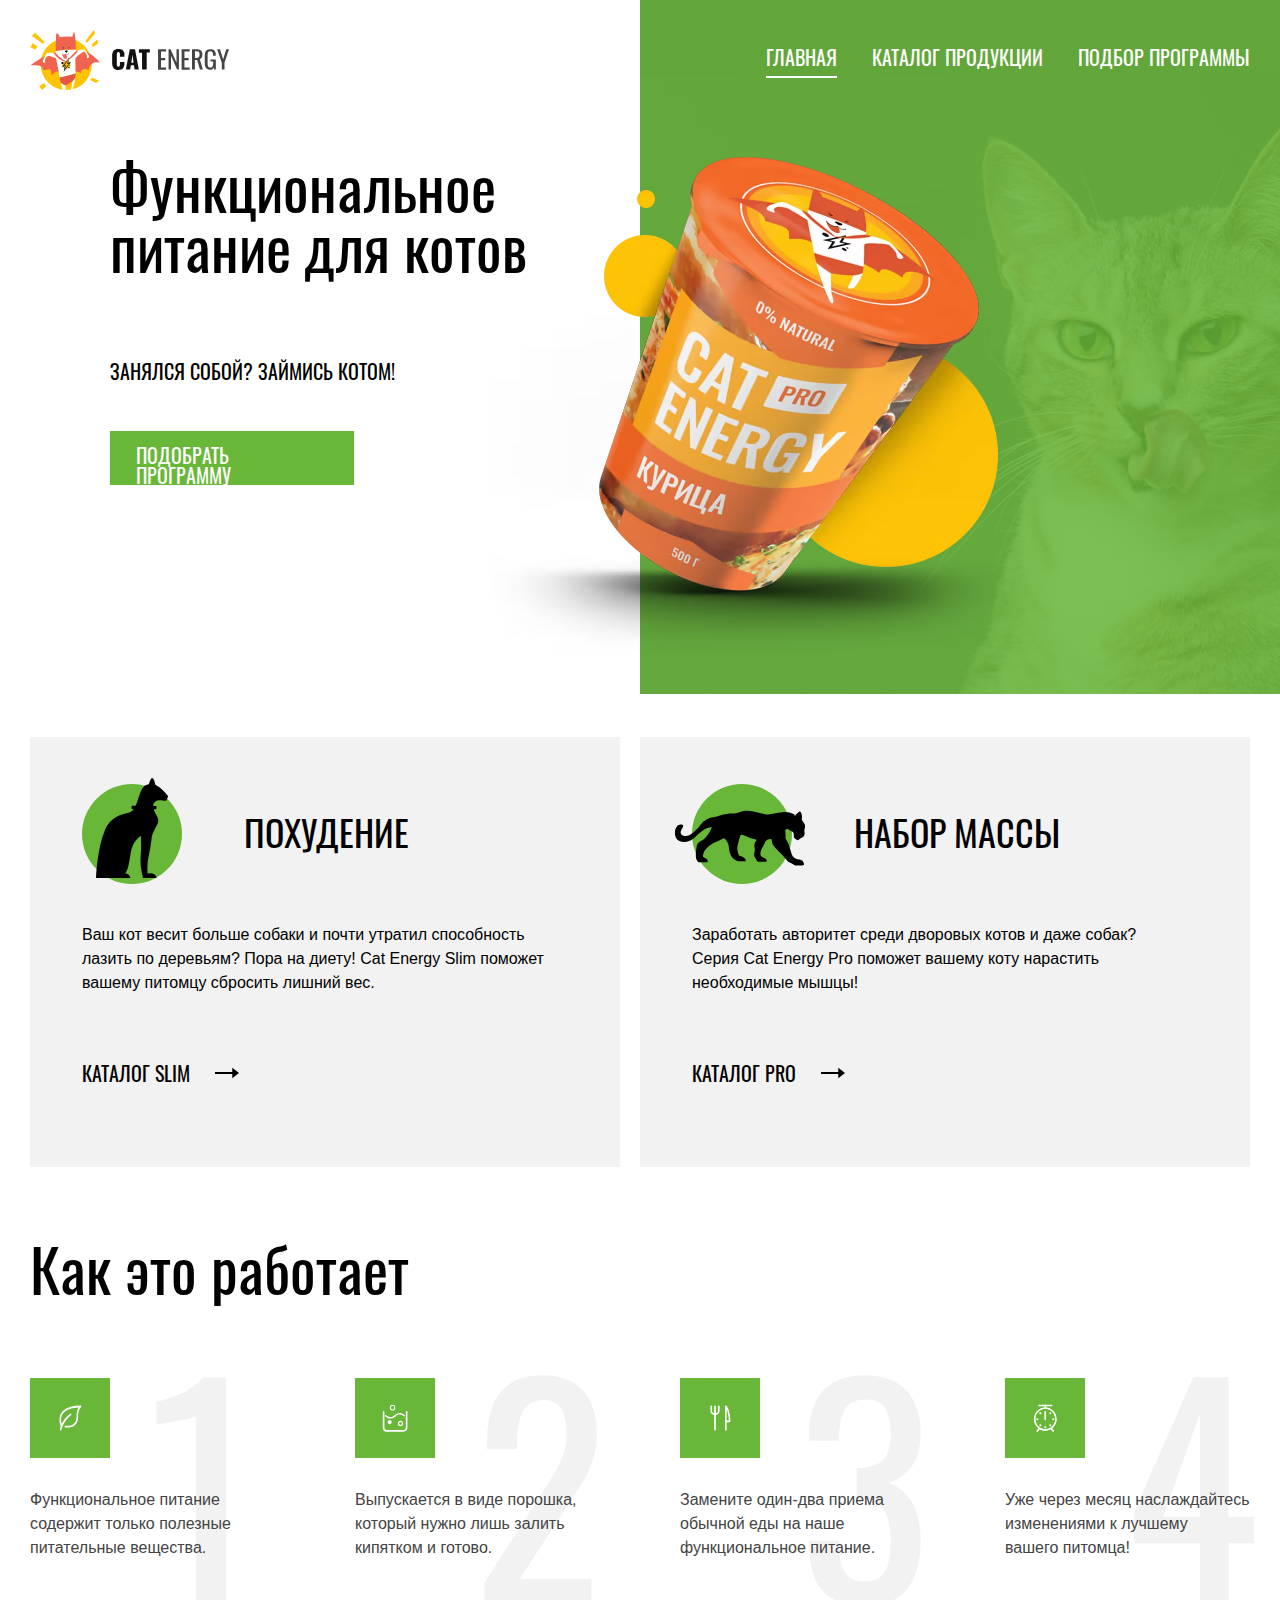
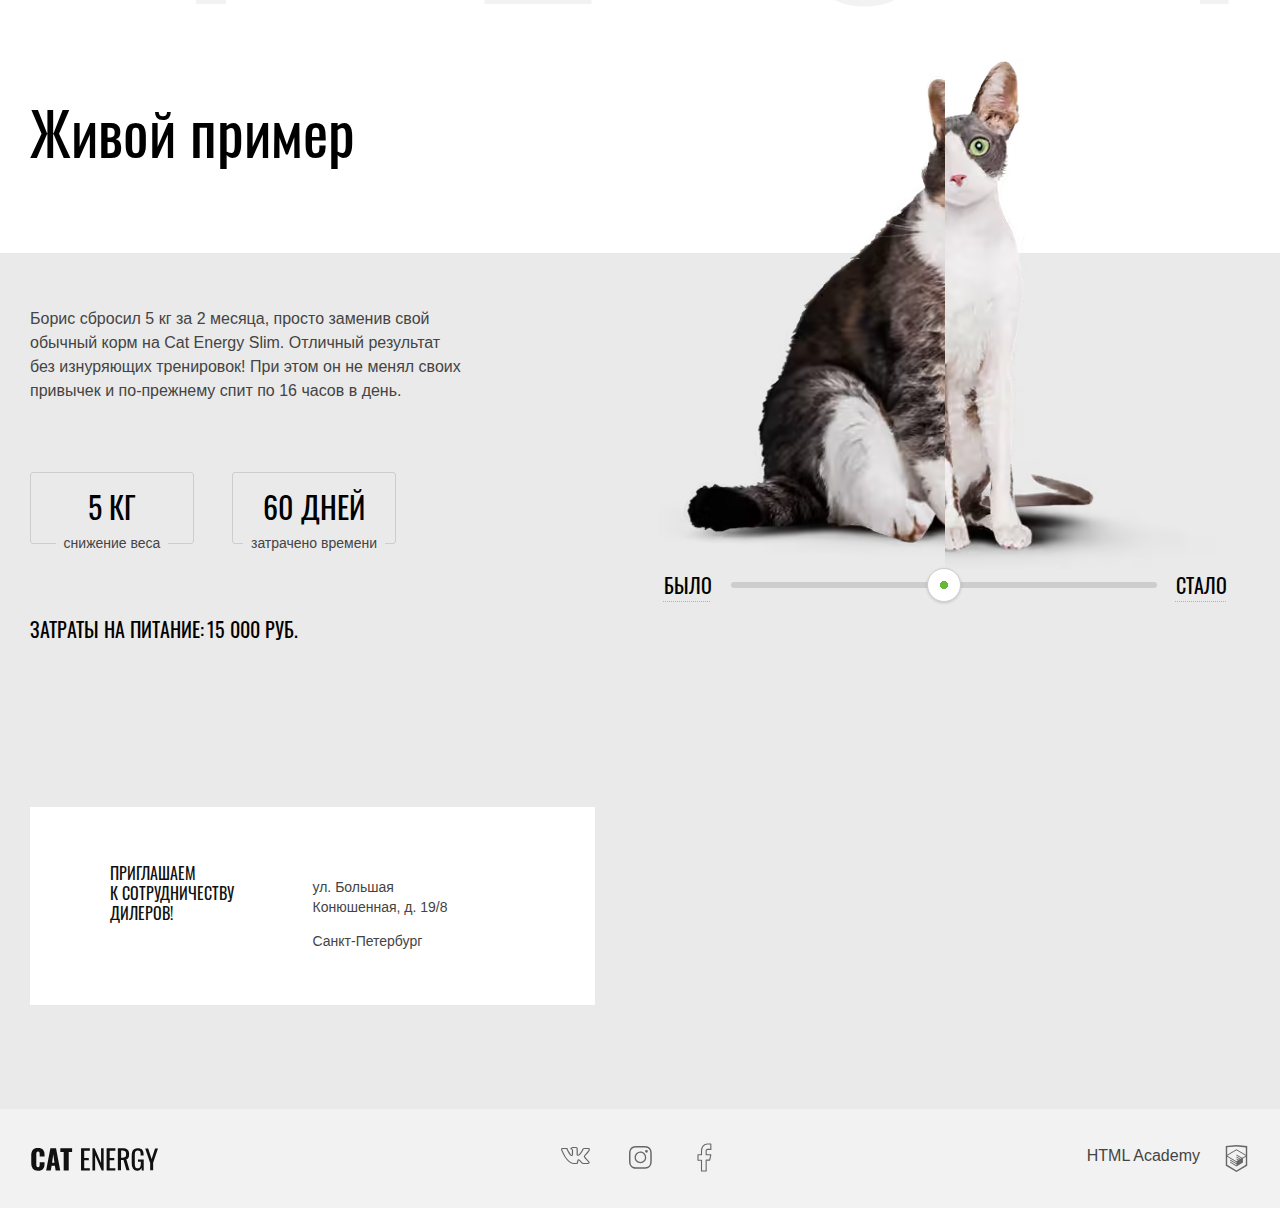
==== commit b57f8970: "Deploying to gh-pages from @ VasiliCheb/1834003-cat-energy-24@9e10ec34c43a4ab8974609f508e3cd85d38b94" ====
--- a/index.html
+++ b/index.html
@@ -1 +1 @@
-<!DOCTYPE html><html class="page" lang="ru"><head><meta charset="utf-8"><meta name="viewport" content="width=device-width,initial-scale=1"><title>Главная | Кэт энерджи | HTML Academy</title><link rel="stylesheet" href="./css/style.min.css"><link rel="icon" href="favicon.ico"><link rel="icon" href="favicons/icon.svg" type="image/svg+xml"><link rel="apple-touch-icon" href="favicons/180.png"><link rel="manifest" href="manifest.webmanifest"><script defer="defer" src="./js/nav-toggle.min.js"></script></head><body class="page__body"><header class="page-header page__wrapper-center"><div class="page-header__wrapper-logo"><a class="page-header__logo-link page-header__logo-link--image" href="index.html" aria-current="page"><picture><source media="(min-width: 1280px)" srcset="img/index-logo-l.svg"><source media="(min-width: 768px)" srcset="img/index-logo-m.svg"><img class="page-header__logo-image" src="img/index-logo-s.svg" width="33" height="38" alt="Логотип «Кэт энерджи»."></picture></a><a class="page-header__logo-link page-header__logo-link--title" href="index.html" aria-current="page"><svg class="page-header__logo-title" width="102" height="19"><use xlink:href="../../icons/sprite.svg#index-logo-title"></use></svg></a></div><nav class="page-header__main-nav main-nav main-nav--within_index"><button class="main-nav__toggle" type="button" hidden><span class="page__hidden">Открыть или закрыть меню.</span></button><ul class="main-nav__list"><li class="main-nav__item"><a class="main-nav__link" href="index.html" aria-current="page">Главная</a></li><li class="main-nav__item"><a class="main-nav__link" href="catalog.html">Каталог продукции</a></li><li class="main-nav__item"><a class="main-nav__link" href="form.html">Подбор программы</a></li></ul></nav></header><main class="page-main"><h1 class="page__hidden">Корма для котов от «Кэт энерджи».</h1><section class="selection page-main__selection"><div class="selection__wrapper page__wrapper-center"><h2 class="selection__title">Функциональное<br>питание для котов</h2><i class="selection__slogan">Занялся собой? Займись котом!</i><div class="selection__image-set"><picture><source srcset="./img/index-canned-l@1x.avif, ./img/index-canned-l@2x.avif 2x" type="image/avif" media="(min-width: 1280px)"><source srcset="./img/index-canned-m@1x.avif, ./img/index-canned-m@2x.avif 2x" type="image/avif" media="(min-width: 768px)"><source srcset="./img/index-canned-s@1x.avif, ./img/index-canned-s@2x.avif 2x" type="image/avif"><source srcset="./img/index-canned-l@1x.webp, ./img/index-canned-l@2x.webp 2x" type="image/webp" media="(min-width: 1280px)"><source srcset="./img/index-canned-m@1x.webp, ./img/index-canned-m@2x.webp 2x" type="image/webp" media="(min-width: 768px)"><source srcset="./img/index-canned-s@1x.webp, ./img/index-canned-s@2x.webp 2x" type="image/webp"><source srcset="./img/index-canned-l@1x.png, ./img/index-canned-l@2x.png 2x" type="image/png" media="(min-width: 1280px)"><source srcset="./img/index-canned-m@1x.png, ./img/index-canned-m@2x.png 2x" type="image/png" media="(min-width: 768px)"><img class="selection__image" src="./img/index-canned-s@1x.png" srcset="./img/index-canned-s@2x.png 2x" width="280" height="270" loading="lazy" alt="Баночка куриной консервы «Кэт энерджи»."></picture></div><a class="button selection__button-link" href="form.html">Подобрать программу</a></div></section><section class="advantages page-main__advantages"><h2 class="page__hidden">Преимущества нашего питания.</h2><div class="page__wrapper-center"><ul class="advantages__list"><li class="advantages__item advantages__item--slim"><h3 class="advantages__title">Похудение</h3><p class="advantages__description">Ваш кот весит больше собаки и почти утратил способность лазить по деревьям? Пора на диету! Cat Energy Slim поможет вашему питомцу сбросить лишний вес.</p><a class="advantages__button-link" href="#"><p class="advantages__button-text">Каталог slim</p></a></li><li class="advantages__item advantages__item--pro"><h3 class="advantages__title">Набор массы</h3><p class="advantages__description">Заработать авторитет среди дворовых котов и даже собак? Серия Cat Energy Pro поможет вашему коту нарастить необходимые мышцы!</p><a class="advantages__button-link" href="#"><p class="advantages__button-text">Каталог pro</p></a></li></ul></div></section><section class="technologies"><h2 class="page__hidden">Технологии нашего питания.</h2><div class="page__wrapper-center"><h3 class="technologies__title">Как это работает</h3><ol class="technologies__list"><li class="technologies__item technologies__item--icon_leaf"><p class="technologies__description">Функциональное питание содержит только полезные питательные вещества.</p></li><li class="technologies__item technologies__item--icon_tub"><p class="technologies__description">Выпускается в виде порошка, который нужно лишь залить кипятком и готово.</p></li><li class="technologies__item technologies__item--icon_eat"><p class="technologies__description">Замените один-два приема обычной еды на наше функциональное питание.</p></li><li class="technologies__item technologies__item--icon_alarm"><p class="technologies__description">Уже через месяц наслаждайтесь изменениями к лучшему вашего&nbsp;питомца!</p></li></ol></div></section><section class="compare"><h2 class="page__hidden">Сравнение результата.</h2><div class="compare__wrapper page__wrapper-center"><div class="compare__wrapper-grid"><h3 class="compare__title">Живой пример</h3><p class="compare__description">Борис сбросил 5 кг за 2 месяца, просто заменив свой обычный корм на Cat Energy Slim. Отличный результат без изнуряющих тренировок! При этом он не менял своих привычек и по-прежнему спит по 16 часов в день.</p><div class="compare__container-list"><dl class="compare__effect-list"><div class="compare__effect-frame"><dt class="compare__effect-term">Cнижение веса</dt><dd class="compare__effect-definition">5 Кг</dd></div><div class="compare__effect-frame"><dt class="compare__effect-term">Затрачено времени</dt><dd class="compare__effect-definition">60 Дней</dd></div></dl><dl class="compare__expenses-list"><dt class="compare__expenses-term">Затраты на питание:</dt><dd class="compare__expenses-definition">15 000 Руб.</dd></dl></div><div class="compare__range range"><figure class="compare__range-photos range__photos"><figcaption class="page__hidden">Сравнение кота Бориса до и после применения функционального питания «Кэт энерджи».</figcaption><div class="compare__range-slider compare__range-slider--before range__slider"><picture><source srcset="./img/index-cat-before-m@1x.avif, ./img/index-cat-before-m@2x.avif 2x" type="image/avif" media="(min-width: 768px)"><source srcset="./img/index-cat-before-s@1x.avif, ./img/index-cat-before-s@2x.avif 2x" type="image/avif"><source srcset="./img/index-cat-before-m@1x.webp, ./img/index-cat-before-m@2x.webp 2x" type="image/webp" media="(min-width: 768px)"><source srcset="./img/index-cat-before-s@1x.webp, ./img/index-cat-before-s@2x.webp 2x" type="image/webp"><source srcset="./img/index-cat-before-m@1x.png, ./img/index-cat-before-m@2x.png 2x" type="image/png" media="(min-width: 768px)"><img class="compare__image range__image-before" src="./img/index-cat-before-s@1x.png" srcset="./img/index-cat-before-s@2x.png 2x" width="280" height="232" loading="lazy" alt="Располневший кот Борис."></picture></div><div class="compare__range-slider compare__range-slider--after range__slider"><picture><source srcset="./img/index-cat-after-m@1x.avif, ./img/index-cat-after-m@2x.avif 2x" type="image/avif" media="(min-width: 768px)"><source srcset="./img/index-cat-after-s@1x.avif, ./img/index-cat-after-s@2x.avif 2x" type="image/avif"><source srcset="./img/index-cat-after-m@1x.webp, ./img/index-cat-after-m@2x.webp 2x" type="image/webp" media="(min-width: 768px)"><source srcset="./img/index-cat-after-s@1x.webp, ./img/index-cat-after-s@2x.webp 2x" type="image/webp"><source srcset="./img/index-cat-after-m@1x.png, ./img/index-cat-after-m@2x.png 2x" type="image/png" media="(min-width: 768px)"><img class="compare__image range__image-after" src="./img/index-cat-after-s@1x.png" srcset="./img/index-cat-after-s@2x.png 2x" width="243" height="232" loading="lazy" alt="Похудевший кот Борис."></picture></div></figure><div class="compare__range-bar range__bar"><button class="compare__range-button range__button" type="button">Было</button><div class="compare__range-scale range__scale"><div class="compare__range-thumb range__thumb"><span class="page__hidden">Сравнить котов в разных состояниях, до и после.</span></div></div><button class="compare__range-button range__button" type="button">Стало</button></div></div></div></div></section></main><footer class="page-footer page-footer--within_index"><div class="page-footer__wrapper"><div class="page-footer__wrapper-grid"><div class="page-footer__contacts page__wrapper-center"><div class="contacts"><em class="contacts__cooperation">Приглашаем<br>к сотрудничеству<br>дилеров!</em><address class="contacts__text"><p class="contacts__street">ул. Большая<br>Конюшенная, д. 19/8</p><p class="contacts__city">Санкт-Петербург</p></address></div></div><div class="page-footer__location location"><iframe class="page-footer__iframe" src="https://www.google.com/maps/embed?pb=!1m18!1m12!1m3!1d1998.6037872533277!2d30.320858716096975!3d59.93871648187614!2m3!1f0!2f0!3f0!3m2!1i1024!2i768!4f13.1!3m3!1m2!1s0x4696310fca145cc1%3A0x42b32648d8238007!2z0JHQvtC70YzRiNCw0Y8g0JrQvtC90Y7RiNC10L3QvdCw0Y8g0YPQuy4sIDE5LzgsINCh0LDQvdC60YIt0J_QtdGC0LXRgNCx0YPRgNCzLCDQoNC-0YHRgdC40Y8sIDE5MTE4Ng!5e0!3m2!1sru!2sby!4v1638037165046!5m2!1sru!2sby" allowfullscreen="" loading="lazy"></iframe><noscript class="page-footer__noscript"><picture><source srcset="./img/footer-location-l@1x.avif, ./img/footer-location-l@2x.avif 2x" type="image/avif" media="(min-width: 1280px)"><source srcset="./img/footer-location-m@1x.avif, ./img/footer-location-m@2x.avif 2x" type="image/avif" media="(min-width: 768px)"><source srcset="./img/footer-location-s@1x.avif, ./img/footer-location-s@2x.avif 2x" type="image/avif"><source srcset="./img/footer-location-l@1x.webp, ./img/footer-location-l@2x.webp 2x" type="image/webp" media="(min-width: 1280px)"><source srcset="./img/footer-location-m@1x.webp, ./img/footer-location-m@2x.webp 2x" type="image/webp" media="(min-width: 768px)"><source srcset="./img/footer-location-s@1x.webp, ./img/footer-location-s@2x.webp 2x" type="image/webp"><source srcset="./img/footer-location-l@1x.png, ./img/footer-location-l@2x.png 2x" type="image/png" media="(min-width: 1280px)"><source srcset="./img/footer-location-m@1x.png, ./img/footer-location-m@2x.png 2x" type="image/png" media="(min-width: 768px)"><img class="location__noscript-image" src="./img/footer-location-s@1x.png" srcset="./img/footer-location-s@2x.png 2x" width="320" height="362" loading="lazy" alt="Карта местности. Расположение локации на местности."></picture></noscript></div></div><div class="page-footer__container page__wrapper-center"><div class="page-footer__logo"><a class="page-footer__logo-link" href="index.html" aria-current="page"><img class="page-footer__logo-title" src="img/index-logo-footer.svg" width="128" height="24" alt="Заглавие логотипа «Кэт энерджи»."></a></div><div class="page-footer__social social"><ul class="social__list"><li class="social__item"><a class="social__link social__link--vkontakte" href="https://vk.com/htmlacademy"><span class="page__hidden">Вконтакте</span></a></li><li class="social__item"><a class="social__link social__link--instagram" href="https://www.instagram.com/htmlacademy"><span class="page__hidden">Инстаграм</span></a></li><li class="social__item"><a class="social__link social__link--facebook" href="https://www.facebook.com/htmlacademy"><span class="page__hidden">Фейсбук</span></a></li></ul></div><div class="page-footer__copyright copyright"><a class="copyright__link" href="https://htmlacademy.ru/intensive/adaptive">HTML Academy</a></div></div></div></footer></body></html>+<!DOCTYPE html><html class="page" lang="ru"><head><meta charset="utf-8"><meta name="viewport" content="width=device-width,initial-scale=1"><title>Главная | Кэт энерджи | HTML Academy</title><link rel="stylesheet" href="./css/style.min.css"><link rel="icon" href="favicon.ico"><link rel="icon" href="favicons/icon.svg" type="image/svg+xml"><link rel="apple-touch-icon" href="favicons/180.png"><link rel="manifest" href="manifest.webmanifest"><script defer="defer" src="./js/nav-toggle.min.js"></script></head><body class="page__body"><header class="page-header page__wrapper-center"><div class="page-header__wrapper-logo"><a class="page-header__logo-link page-header__logo-link--image" href="index.html" aria-current="page"><picture><source media="(min-width: 1280px)" srcset="./img/logos.svg#mark-l"><source media="(min-width: 768px)" srcset="./img/logos.svg#mark-m"><img class="page-header__logo-image" src="./img/logos.svg#mark-s" width="33" height="38" alt="Значок логотипа компании «Кэт энерджи»."></picture></a><a class="page-header__logo-link page-header__logo-link--title" href="index.html" aria-current="page"><svg class="page-header__logo-title" role="img" width="102" height="19" aria-label="Логотип компании «Кэт энерджи."><use aria-hidden="true" xlink:href="./img/logos.svg#logo"></use></svg></a></div><nav class="page-header__main-nav main-nav main-nav--within_index"><button class="main-nav__toggle" type="button" hidden><span class="page__hidden">Открыть или закрыть меню.</span></button><ul class="main-nav__list"><li class="main-nav__item"><a class="main-nav__link" href="index.html" aria-current="page">Главная</a></li><li class="main-nav__item"><a class="main-nav__link" href="catalog.html">Каталог продукции</a></li><li class="main-nav__item"><a class="main-nav__link" href="form.html">Подбор программы</a></li></ul></nav></header><main class="page-main"><h1 class="page__hidden">Корма для котов от «Кэт энерджи».</h1><section class="selection page-main__selection"><div class="selection__wrapper page__wrapper-center"><h2 class="selection__title">Функциональное<br>питание для котов</h2><i class="selection__slogan">Занялся собой? Займись котом!</i><div class="selection__image-set"><picture><source srcset="./img/index-canned-l@1x.avif, ./img/index-canned-l@2x.avif 2x" type="image/avif" media="(min-width: 1280px)"><source srcset="./img/index-canned-m@1x.avif, ./img/index-canned-m@2x.avif 2x" type="image/avif" media="(min-width: 768px)"><source srcset="./img/index-canned-s@1x.avif, ./img/index-canned-s@2x.avif 2x" type="image/avif"><source srcset="./img/index-canned-l@1x.webp, ./img/index-canned-l@2x.webp 2x" type="image/webp" media="(min-width: 1280px)"><source srcset="./img/index-canned-m@1x.webp, ./img/index-canned-m@2x.webp 2x" type="image/webp" media="(min-width: 768px)"><source srcset="./img/index-canned-s@1x.webp, ./img/index-canned-s@2x.webp 2x" type="image/webp"><source srcset="./img/index-canned-l@1x.png, ./img/index-canned-l@2x.png 2x" type="image/png" media="(min-width: 1280px)"><source srcset="./img/index-canned-m@1x.png, ./img/index-canned-m@2x.png 2x" type="image/png" media="(min-width: 768px)"><img class="selection__image" src="./img/index-canned-s@1x.png" srcset="./img/index-canned-s@2x.png 2x" width="280" height="270" loading="lazy" alt="Баночка куриной консервы «Кэт энерджи»."></picture></div><a class="button selection__button-link" href="form.html">Подобрать программу</a></div></section><section class="advantages page-main__advantages"><h2 class="page__hidden">Преимущества нашего питания.</h2><div class="page__wrapper-center"><ul class="advantages__list"><li class="advantages__item advantages__item--slim"><h3 class="advantages__title">Похудение</h3><p class="advantages__description">Ваш кот весит больше собаки и почти утратил способность лазить по деревьям? Пора на диету! Cat Energy Slim поможет вашему питомцу сбросить лишний вес.</p><a class="advantages__button-link" href="#"><p class="advantages__button-text">Каталог slim</p></a></li><li class="advantages__item advantages__item--pro"><h3 class="advantages__title">Набор массы</h3><p class="advantages__description">Заработать авторитет среди дворовых котов и даже собак? Серия Cat Energy Pro поможет вашему коту нарастить необходимые мышцы!</p><a class="advantages__button-link" href="#"><p class="advantages__button-text">Каталог pro</p></a></li></ul></div></section><section class="technologies"><h2 class="page__hidden">Технологии нашего питания.</h2><div class="page__wrapper-center"><h3 class="technologies__title">Как это работает</h3><ol class="technologies__list"><li class="technologies__item technologies__item--icon_leaf"><p class="technologies__description">Функциональное питание содержит только полезные питательные вещества.</p></li><li class="technologies__item technologies__item--icon_tub"><p class="technologies__description">Выпускается в виде порошка, который нужно лишь залить кипятком и готово.</p></li><li class="technologies__item technologies__item--icon_eat"><p class="technologies__description">Замените один-два приема обычной еды на наше функциональное питание.</p></li><li class="technologies__item technologies__item--icon_alarm"><p class="technologies__description">Уже через месяц наслаждайтесь изменениями к лучшему вашего&nbsp;питомца!</p></li></ol></div></section><section class="compare"><h2 class="page__hidden">Сравнение результата.</h2><div class="compare__wrapper page__wrapper-center"><div class="compare__wrapper-grid"><h3 class="compare__title">Живой пример</h3><p class="compare__description">Борис сбросил 5 кг за 2 месяца, просто заменив свой обычный корм на Cat Energy Slim. Отличный результат без изнуряющих тренировок! При этом он не менял своих привычек и по-прежнему спит по 16 часов в день.</p><div class="compare__container-list"><dl class="compare__effect-list"><div class="compare__effect-frame"><dt class="compare__effect-term">Cнижение веса</dt><dd class="compare__effect-definition">5 Кг</dd></div><div class="compare__effect-frame"><dt class="compare__effect-term">Затрачено времени</dt><dd class="compare__effect-definition">60 Дней</dd></div></dl><dl class="compare__expenses-list"><dt class="compare__expenses-term">Затраты на питание:</dt><dd class="compare__expenses-definition">15 000 Руб.</dd></dl></div><div class="compare__range range"><figure class="compare__range-photos range__photos"><figcaption class="page__hidden">Сравнение кота Бориса до и после применения функционального питания «Кэт энерджи».</figcaption><div class="compare__range-slider compare__range-slider--before range__slider"><picture><source srcset="./img/index-cat-before-m@1x.avif, ./img/index-cat-before-m@2x.avif 2x" type="image/avif" media="(min-width: 768px)"><source srcset="./img/index-cat-before-s@1x.avif, ./img/index-cat-before-s@2x.avif 2x" type="image/avif"><source srcset="./img/index-cat-before-m@1x.webp, ./img/index-cat-before-m@2x.webp 2x" type="image/webp" media="(min-width: 768px)"><source srcset="./img/index-cat-before-s@1x.webp, ./img/index-cat-before-s@2x.webp 2x" type="image/webp"><source srcset="./img/index-cat-before-m@1x.png, ./img/index-cat-before-m@2x.png 2x" type="image/png" media="(min-width: 768px)"><img class="compare__image range__image-before" src="./img/index-cat-before-s@1x.png" srcset="./img/index-cat-before-s@2x.png 2x" width="280" height="232" loading="lazy" alt="Располневший кот Борис."></picture></div><div class="compare__range-slider compare__range-slider--after range__slider"><picture><source srcset="./img/index-cat-after-m@1x.avif, ./img/index-cat-after-m@2x.avif 2x" type="image/avif" media="(min-width: 768px)"><source srcset="./img/index-cat-after-s@1x.avif, ./img/index-cat-after-s@2x.avif 2x" type="image/avif"><source srcset="./img/index-cat-after-m@1x.webp, ./img/index-cat-after-m@2x.webp 2x" type="image/webp" media="(min-width: 768px)"><source srcset="./img/index-cat-after-s@1x.webp, ./img/index-cat-after-s@2x.webp 2x" type="image/webp"><source srcset="./img/index-cat-after-m@1x.png, ./img/index-cat-after-m@2x.png 2x" type="image/png" media="(min-width: 768px)"><img class="compare__image range__image-after" src="./img/index-cat-after-s@1x.png" srcset="./img/index-cat-after-s@2x.png 2x" width="243" height="232" loading="lazy" alt="Похудевший кот Борис."></picture></div></figure><div class="compare__range-bar range__bar"><button class="compare__range-button range__button" type="button">Было</button><div class="compare__range-scale range__scale"><div class="compare__range-thumb range__thumb"><span class="page__hidden">Сравнить котов в разных состояниях, до и после.</span></div></div><button class="compare__range-button range__button" type="button">Стало</button></div></div></div></div></section></main><footer class="page-footer page-footer--within_index"><div class="page-footer__wrapper"><div class="page-footer__wrapper-grid"><div class="page-footer__contacts page__wrapper-center"><div class="contacts"><em class="contacts__cooperation">Приглашаем<br>к сотрудничеству<br>дилеров!</em><address class="contacts__text"><p class="contacts__street">ул. Большая<br>Конюшенная, д. 19/8</p><p class="contacts__city">Санкт-Петербург</p></address></div></div><div class="page-footer__location location"><iframe class="page-footer__iframe" src="https://www.google.com/maps/embed?pb=!1m18!1m12!1m3!1d1998.6037872533277!2d30.320858716096975!3d59.93871648187614!2m3!1f0!2f0!3f0!3m2!1i1024!2i768!4f13.1!3m3!1m2!1s0x4696310fca145cc1%3A0x42b32648d8238007!2z0JHQvtC70YzRiNCw0Y8g0JrQvtC90Y7RiNC10L3QvdCw0Y8g0YPQuy4sIDE5LzgsINCh0LDQvdC60YIt0J_QtdGC0LXRgNCx0YPRgNCzLCDQoNC-0YHRgdC40Y8sIDE5MTE4Ng!5e0!3m2!1sru!2sby!4v1638037165046!5m2!1sru!2sby" allowfullscreen="" loading="lazy"></iframe><noscript class="page-footer__noscript"><picture><source srcset="./img/footer-location-l@1x.avif, ./img/footer-location-l@2x.avif 2x" type="image/avif" media="(min-width: 1280px)"><source srcset="./img/footer-location-m@1x.avif, ./img/footer-location-m@2x.avif 2x" type="image/avif" media="(min-width: 768px)"><source srcset="./img/footer-location-s@1x.avif, ./img/footer-location-s@2x.avif 2x" type="image/avif"><source srcset="./img/footer-location-l@1x.webp, ./img/footer-location-l@2x.webp 2x" type="image/webp" media="(min-width: 1280px)"><source srcset="./img/footer-location-m@1x.webp, ./img/footer-location-m@2x.webp 2x" type="image/webp" media="(min-width: 768px)"><source srcset="./img/footer-location-s@1x.webp, ./img/footer-location-s@2x.webp 2x" type="image/webp"><source srcset="./img/footer-location-l@1x.png, ./img/footer-location-l@2x.png 2x" type="image/png" media="(min-width: 1280px)"><source srcset="./img/footer-location-m@1x.png, ./img/footer-location-m@2x.png 2x" type="image/png" media="(min-width: 768px)"><img class="location__noscript-image" src="./img/footer-location-s@1x.png" srcset="./img/footer-location-s@2x.png 2x" width="320" height="362" loading="lazy" alt="Карта местности. Расположение локации на местности."></picture></noscript></div></div><div class="page-footer__container page__wrapper-center"><div class="page-footer__logo"><a class="page-footer__logo-link" href="index.html" aria-current="page"><svg class="page-footer__logo-title" role="img" width="128" height="24" aria-label="Логотип компании «Кэт энерджи."><use aria-hidden="true" xlink:href="./img/logos.svg#logo"></use></svg></a></div><div class="page-footer__social social"><ul class="social__list"><li class="social__item"><a class="social__link social__link--vkontakte" href="https://vk.com/htmlacademy"><span class="page__hidden">Вконтакте</span></a></li><li class="social__item"><a class="social__link social__link--instagram" href="https://www.instagram.com/htmlacademy"><span class="page__hidden">Инстаграм</span></a></li><li class="social__item"><a class="social__link social__link--facebook" href="https://www.facebook.com/htmlacademy"><span class="page__hidden">Фейсбук</span></a></li></ul></div><div class="page-footer__copyright copyright"><a class="copyright__link" href="https://htmlacademy.ru/intensive/adaptive">HTML Academy</a></div></div></div></footer></body></html>--- a/css/style.min.css
+++ b/css/style.min.css
@@ -1,2 +1,2 @@
-@font-face{font-family:"Oswald";font-style:normal;font-weight:400;font-display:swap;src:url(../fonts/oswaldregular.woff2) format("woff2"),url(../fonts/oswaldregular.woff) format("woff")}@font-face{font-family:"Oswald";font-style:normal;font-weight:500;font-display:swap;src:url(../fonts/oswaldmedium.woff2) format("woff2"),url(../fonts/oswaldmedium.woff) format("woff")}:root{--accent-font:"Oswald", "Impact", sans-serif;--main-font:"Arial", "Helvetica", sans-serif;--white:#ffffff;--white-opacity:rgba(255, 255, 255, 0.3);--black:#000000;--black-light:#111111;--green:#68b738;--green_hover:#5eaa2f;--green_background:rgba(104, 183, 56, 0.85);--grey-dark-special:#222222;--grey-dark:#444444;--grey-special:#666666;--grey-basic_background:#f2f2f2;--grey_background:#eaeaea;--grey_hover:#ebebeb;--grey_active:rgba(68, 68, 68, 0.3);--color-cat_background:#444348;--color-cat-catalog_background:#1a1a1a;--transparent:rgba(0, 0, 0, 0);--color-grey_border:#e6e6e6;--color-form_border:#e7e7e7;--color-catalog_border:#ebebeb;--color-catalog-more:#d3d3d3;--color-grey-base_border:#d9d9d9;--color-grey-special_border:#cdcdcd;--color-decoration_underline:rgba(0, 0, 0, 0.24);--color-range_shadow:rgba(0, 0, 0, 0.16);--color-range_shadow-hover:rgba(0, 0, 0, 0.19);--color-range_shadow-active:rgba(0, 0, 0, 0.2)}img{max-width:100%;height:auto}.page{height:100%;font-family:var(--main-font)}.page__body{display:flex;flex-direction:column;width:100%;min-width:320px;min-height:100%;margin:0;background-color:var(--white)}.page__hidden{position:absolute;width:1px;height:1px;margin:-1px;padding:0;border:0;clip:rect(0 0 0 0);overflow:hidden}.page__wrapper-center{margin:0 20px}@media (min-width:768px) and (max-width:1279.899px){.page__wrapper-center{margin:0 30px}}@media (min-width:1280px){.page__wrapper-center{width:1220px;margin:0 auto}}.page-main{flex-grow:1}@media (min-width:1280px){.page-main__selection{margin-bottom:82px}.page-main__advantages{margin-bottom:51px}.page-main__catalog-add{margin-bottom:86px}}.button{font-family:var(--accent-font);font-weight:400;width:-moz-fit-content;width:fit-content;text-decoration:none;text-transform:uppercase;color:var(--white);background-color:var(--green);border:0}.button:focus{outline:2px solid var(--black);outline-offset:2px}.button:focus:not(:focus-visible),.page-footer__logo-title:focus:not(:focus-visible),.page-header__logo-link:focus:not(:focus-visible){outline:0;outline-offset:revert}.button:focus-visible{outline:2px solid var(--black);outline-offset:2px}.button:active,.button:hover{background-color:var(--green_hover)}.button:active{color:var(--white-opacity)}.button--size_wide{width:100%}.page-header{position:relative;display:flex;flex-direction:column}@media (min-width:768px){.page-header{display:grid;grid-template-columns:1fr 2fr;padding:15px 0}}@media (min-width:1280px){.page-header{grid-template-columns:1fr 1fr;padding:20px 0}}.page-header__wrapper-logo{display:flex;justify-content:center;align-items:center;padding-top:10px;padding-bottom:17px}@media (max-width:767.9px){.page-header__wrapper-logo{position:relative}.page-header__wrapper-logo::before{content:"";position:absolute;height:1px;width:100%;left:-20px;bottom:0;background-color:var(--color-grey_border);box-shadow:40px 0 0 0 var(--color-grey_border)}}.page-header__logo-link{text-decoration:none}.page-header__logo-link:focus{outline:2px solid var(--black);outline-offset:2px}.page-header__logo-link:focus-visible{outline:2px solid var(--black);outline-offset:2px}.page-header__logo-link:hover{opacity:80%}.page-header__logo-link:active{opacity:60%}.page-header__logo-link--title{margin:0 auto;padding-right:33px}@media (min-width:768px){.page-header__logo-link--title{padding-right:0;margin-left:10px}}.page-header__logo-image{width:34px;height:39px}@media (min-width:768px){.page-header__logo-image{width:61px;height:52px}}@media (min-width:1280px){.page-header__logo-image{width:71px;height:60px}}.page-header__logo-title{width:102px;height:19px}@media (min-width:1280px){.page-header__logo-title{width:118px;height:22px}}@media (min-width:768px){.page-header__main-nav{margin-right:-17.5px}}.page-footer{background-color:var(--grey-basic_background)}.page-footer--within_index{--contacts-color:var(--white)}.page-footer__container{display:flex;flex-direction:column;align-items:center}@media (min-width:768px){.page-footer__container{display:grid;grid-template-columns:1fr 1fr 1fr}}.page-footer__location{background-color:var(--grey_background);display:grid;grid-template-columns:1fr;grid-template-rows:auto}@media (min-width:1280px){.page-footer__location{grid-row:1/-1;grid-column:1/-1}}.page-footer__iframe{display:block;border:0;width:100%;height:362px;grid-row:1/-1;grid-column:1/-1}@media (min-width:768px){.page-footer__iframe{height:400px}}.page-footer__noscript{grid-row:1/-1;grid-column:1/-1}.page-footer__wrapper-grid{background-color:var(--contacts-color, var(--transparent))}@media (min-width:1280px){.page-footer__wrapper-grid{display:grid;grid-template-columns:1fr;grid-template-rows:auto}.page-footer__contacts{margin-top:98px;grid-row:1/-1;grid-column:1/-1;z-index:2}}.page-footer__logo-title{padding-top:39px;padding-bottom:32px}.page-footer__logo-title:focus{outline:2px solid var(--black);outline-offset:2px}.page-footer__logo-title:focus-visible{outline:2px solid var(--black);outline-offset:2px}.page-footer__logo-title:hover{opacity:80%}.page-footer__logo-title:active{opacity:60%}.contacts{box-sizing:border-box;display:grid;grid-template-columns:1fr 1fr;padding:26px 20px}@media (max-width:1279.9px){.contacts{background-color:var(--contacts-color, var(--transparent))}}@media (min-width:768px) and (max-width:1279.899px){.contacts{padding:56px 70px}}@media (min-width:1280px){.contacts{width:565px;height:198px;padding:56px 80px;background-color:var(--white)}}.contacts__cooperation{font-style:normal;font-family:var(--accent-font);font-size:16px;line-height:20px;font-weight:400;color:var(--black-light);text-transform:uppercase}.contacts__text{font-style:normal;font-size:14px;line-height:20px;color:var(--grey-dark)}.location__noscript-image{display:block;object-fit:cover;object-position:center;width:100%;height:362px}@media (min-width:768px) and (max-width:1279.899px){.location__noscript-image{height:400px}}@media (min-width:1280px){.location__noscript-image{max-width:1440px;height:400px;margin:0 auto}}@media (max-width:767.9px){.social{width:100%;border-top:1px solid var(--color-grey-base_border);border-bottom:1px solid var(--color-grey-base_border)}}.social__list{display:flex;justify-content:center;flex-wrap:wrap;list-style-type:none;padding:0;margin:0}.social__link{display:block;padding:20px 15px;color:var(--grey-special)}.social__link:focus{outline:2px solid var(--black)}.advantages__button-link:focus:not(:focus-visible) .advantages__button-text,.copyright__link:focus:not(:focus-visible),.main-nav__link:focus:not(:focus-visible),.social__link:focus:not(:focus-visible){outline:0}.social__link:focus-visible{outline:2px solid var(--black)}.social__link:hover{color:var(--green)}.social__link:active{color:var(--green);opacity:30%}.social__link::before{content:"";display:block;-webkit-mask-repeat:no-repeat;mask-repeat:no-repeat;-webkit-mask-position:center;mask-position:center;background:currentColor;width:22px;height:22px}@media (min-width:768px){.social__link::before{width:34px;height:34px}}.social__link--vkontakte::before{-webkit-mask-image:url(../icons/sprite.svg#footer-icon-vkontakte);mask-image:url(../icons/sprite.svg#footer-icon-vkontakte)}.social__link--instagram::before{-webkit-mask-image:url(../icons/sprite.svg#footer-icon-instagram);mask-image:url(../icons/sprite.svg#footer-icon-instagram)}.social__link--facebook::before{-webkit-mask-image:url(../icons/sprite.svg#footer-icon-facebook);mask-image:url(../icons/sprite.svg#footer-icon-facebook)}.copyright{font-size:16px;line-height:18px;align-self:flex-start;width:100%}@media (min-width:768px){.copyright{align-self:center}}.copyright__link{position:relative;display:block;color:var(--grey-dark);text-decoration:none;padding-top:28px;padding-bottom:32px;--color-situation:var(--grey-special)}@media (min-width:768px){.copyright__link{padding-right:50px;text-align:right}}.copyright__link:focus{outline:2px solid var(--black)}.copyright__link:focus-visible{outline:2px solid var(--black)}.copyright__link:active,.copyright__link:hover{--color-situation:var(--green)}.copyright__link:active{opacity:30%}.copyright__link::before{position:absolute;content:"";display:block;-webkit-mask-repeat:no-repeat;mask-repeat:no-repeat;-webkit-mask-position:center;mask-position:center;background:var(--color-situation);-webkit-mask-image:url(../icons/sprite.svg#footer-logo-html);mask-image:url(../icons/sprite.svg#footer-logo-html);width:27px;height:34px;top:22px;right:0}.main-nav{font-family:var(--accent-font);font-size:20px;line-height:20px;font-weight:500}@media (max-width:767.9px){.main-nav--closed .main-nav__list{display:none}.main-nav--opened .main-nav__list{position:absolute;z-index:2;width:100%}.main-nav--nojs .main-nav__list{display:block}}.main-nav--within_index{--link-color:var(--white)}@media (min-width:1280px){.main-nav--within_index{position:relative}.main-nav--within_index::before{content:"";position:absolute;z-index:-2;top:0;left:0;right:0;bottom:0;background-color:var(--green_background)}}.main-nav__list{display:flex;flex-direction:column;margin:0;padding:0;list-style-type:none;text-align:center}@media (min-width:768px){.main-nav__list{flex-direction:row;justify-content:space-between;font-size:18px;line-height:24px;font-weight:400}}@media (min-width:1280px){.main-nav__list{font-size:20px;line-height:30px;justify-content:flex-end}}@media (max-width:767.9px){.main-nav__item{position:relative;background-color:var(--white);box-shadow:20px 0 0 0 var(--white),-20px 0 0 0 var(--white)}.main-nav__item::before{content:"";position:absolute;height:1px;width:100%;left:-20px;bottom:0;background-color:var(--color-grey_border);box-shadow:40px 0 0 0 var(--color-grey_border)}}.main-nav__link{display:block;color:var(--black);text-decoration:none;text-transform:uppercase;padding:22px 25px 24px}@media (min-width:768px){.main-nav__link{padding:22px 17.5px 24px}.main-nav__link[aria-current]{text-decoration:underline;text-decoration-thickness:2px;text-underline-offset:10px;-webkit-text-decoration-color:var(--green);text-decoration-color:var(--green)}}@media (min-width:1280px){.main-nav__link{color:var(--link-color, var(--black))}.main-nav__link[aria-current]{-webkit-text-decoration-color:var(--link-color, var(--green));text-decoration-color:var(--link-color, var(--green))}}.advantages__button-link:focus .advantages__button-text,.main-nav__link:focus{outline:2px solid var(--black)}.advantages__button-link:focus-visible .advantages__button-text,.main-nav__link:focus-visible{outline:2px solid var(--black)}.main-nav__link:hover{opacity:60%}.main-nav__link:active{opacity:30%}.main-nav__toggle{position:absolute;top:10px;right:0;width:34px;height:38px;background-color:var(--white);cursor:pointer;border:0}@media (max-width:767.9px){.main-nav__toggle{display:block}}.main-nav--closed .main-nav__toggle::before{content:"";position:absolute;top:12px;left:5px;width:24px;height:1.5px;background-color:var(--black);box-shadow:0 7px 0 0 var(--black),0 14px 0 0 var(--black)}.main-nav--opened .main-nav__toggle::after,.main-nav--opened .main-nav__toggle::before{content:"";position:absolute;top:18px;left:5px;width:25px;height:1.5px;background-color:var(--black)}.main-nav--opened .main-nav__toggle::before{transform:rotate(45deg)}.main-nav--opened .main-nav__toggle::after{transform:rotate(-45deg)}.main-nav--nojs .main-nav__toggle{display:none}.selection{display:flex;flex-direction:column;font-family:var(--accent-font);color:var(--white);--bg-url:url("../img/index-bg-cat-s@1x.jpg")}@media (max-width:767.9px){.selection{position:relative;text-align:center}}.selection::before{position:absolute;content:"";background:linear-gradient(var(--green_background),var(--green_background)),var(--bg-url);width:100%;height:302px;background-size:contain;background-repeat:no-repeat;background-position:center;background-color:var(--color-cat_background);z-index:-1}@media (-webkit-min-device-pixel-ratio:2),(min-resolution:2dppx){.selection::before{--bg-url:url("../img/index-bg-cat-s@2x.jpg")}}@media (min-width:768px) and (max-width:1279.899px){.selection::before{content:initial}}@media (min-width:1280px){.selection::before{right:0;top:0;width:50%;height:694px;--bg-url:url("../img/index-bg-cat-l@1x.jpg");background-position:bottom right}}@media (min-width:1280px) and (-webkit-min-device-pixel-ratio:2),(min-width:1280px) and (min-resolution:2dppx){.selection::before{--bg-url:url("../img/index-bg-cat-l@2x.jpg")}}@media (min-width:768px){.selection__wrapper{display:grid;grid-template-columns:1fr;grid-template-rows:auto}}@media (min-width:1280px){.selection__wrapper{grid-template-columns:1fr 1fr}}.selection__title{font-size:36px;line-height:36px;font-weight:400;padding-top:25px;margin-top:0;margin-bottom:25px}@media (min-width:768px){.selection__title{font-size:60px;line-height:60px;color:var(--black);grid-column:1/2;grid-row:1/-1;margin-left:87px}}@media (min-width:1280px){.selection__title{margin-top:0;margin-left:80px}}.selection__slogan{font-style:normal;font-size:14px;line-height:14px;font-weight:400;text-transform:uppercase;margin-top:0}@media (min-width:768px){.selection__slogan{font-size:20px;line-height:20px;color:var(--black);grid-column:1/2;grid-row:1/-1;margin-top:180px;margin-left:87px}}@media (min-width:1280px){.selection__slogan{margin-top:230px;margin-left:80px}}.selection__image-set{margin:0 auto}@media (min-width:768px){.selection__image-set{grid-column:1/2;grid-row:1/-1;z-index:-1;margin-top:220px}}@media (min-width:1280px){.selection__image-set{grid-column:2/-1;margin-top:0;margin-left:-150px}}.selection__image{display:block;padding-top:25px;margin:0 auto}@media (min-width:768px){.selection__image{width:709px;height:609px}}@media (min-width:1280px){.selection__image{width:552px;height:499px}}.selection__button-link{display:block;font-size:14px;line-height:18px;padding:10px 0;width:100%;margin-bottom:20px}@media (min-width:768px){.selection__button-link{box-sizing:border-box;font-size:20px;line-height:20px;width:244px;height:54px;padding:14px 26px;grid-column:1/-1;grid-row:1/-1;margin-top:250px;margin-left:87px}}@media (min-width:1280px){.selection__button-link{margin-top:300px;margin-left:80px}}.advantages{color:var(--grey-dark);font-size:14px;line-height:18px}@media (min-width:768px){.advantages{font-size:16px;line-height:24px;color:var(--black)}}.advantages__list{display:flex;flex-direction:column;margin:0;padding:0;list-style-type:none}@media (min-width:1280px){.advantages__list{display:grid;grid-template-columns:1fr 1fr}}.advantages__item{position:relative;background-color:var(--grey-basic_background);padding:24px 20px 22px}.advantages__item:not(:last-child){margin-bottom:20px}.advantages__item::before{position:absolute;content:"";width:50px;height:50px;background-color:var(--green);border-radius:50%}@media (min-width:768px) and (max-width:1279.899px){.advantages__item::before{width:200px;height:200px;right:60px;top:92px}}@media (min-width:1280px){.advantages__item::before{width:100px;height:100px;left:52px;top:47px}}@media (min-width:768px) and (max-width:1279.899px){.advantages__item{padding:77px 60px 57px 52px}}@media (min-width:1280px){.advantages__item{padding:47px 65px 59px 52px}.advantages__item:not(:last-child){margin-bottom:0;margin-right:20px}}.advantages__item--slim::after{position:absolute;content:"";background-image:url(../icons/sprite.svg#index-cat-slim);background-position:center;background-repeat:no-repeat}@media (max-width:767.9px){.advantages__item--slim::after{width:50px;height:50px;background-size:50px;left:22px;top:21px}}@media (min-width:768px) and (max-width:1279.899px){.advantages__item--slim::after{width:200px;height:200px;background-size:200px;right:61px;top:81px}}@media (min-width:1280px){.advantages__item--slim::after{width:100px;height:100px;background-size:100px;left:52px;top:41px}}.advantages__item--pro::after{position:absolute;content:"";background-image:url(../icons/sprite.svg#index-cat-pro);background-position:center;background-repeat:no-repeat}@media (max-width:767.9px){.advantages__item--pro::after{width:68px;height:68px;background-size:68px;left:13px;top:15px}}@media (min-width:768px) and (max-width:1279.899px){.advantages__item--pro::after{width:268px;height:268px;background-size:268px;right:28px;top:57px}}@media (min-width:1280px){.advantages__item--pro::after{width:134px;height:134px;background-size:134px;left:33px;top:34px}}.advantages__title{display:block;font-family:var(--accent-font);font-size:24px;line-height:37px;font-weight:400;color:var(--black);text-transform:uppercase;margin-top:10px;margin-left:70px}@media (min-width:768px){.advantages__title{font-size:36px;line-height:36px}}@media (min-width:768px) and (max-width:1279.899px){.advantages__title{margin-left:0}}@media (min-width:1280px){.advantages__title{margin-left:162px;margin-top:30px;margin-bottom:73px}}.advantages__description{margin-bottom:23px}@media (min-width:768px) and (max-width:1279.899px){.advantages__description{width:57%}}.advantages__button-link{--transform-arrow:-8px;position:relative;display:block;font-family:var(--accent-font);font-size:16px;line-height:16px;color:var(--black);text-decoration:none;text-transform:uppercase;padding-top:20px;z-index:1}@media (max-width:767.9px){.advantages__button-link{width:100%;border-top:1px solid var(--color-grey-base_border)}}@media (min-width:768px){.advantages__button-link{font-size:20px;line-height:30px}}.advantages__button-link:focus{outline:0}.advantages__button-link:hover{--transform-arrow:0}.advantages__button-link:active{opacity:30%}.advantages__button-text{position:relative;display:block;width:-moz-fit-content;width:fit-content;background-color:var(--grey-basic_background);--gap-arrow:15px;padding-right:var(--gap-arrow)}.advantages__button-text::before{position:absolute;content:"";background-image:url(../icons/sprite.svg#index-icon-arrow);background-position:center;background-repeat:no-repeat;width:32px;height:12px;background-size:32px;left:100%;top:50%;margin-left:var(--transform-arrow);margin-top:-6px;z-index:-1;transition:margin-left .3s}@media (min-width:768px){.advantages__button-text{--gap-arrow:25px}}.technologies{color:var(--grey-dark);font-size:14px;line-height:18px;padding:20px 0}@media (min-width:768px){.technologies{font-size:16px;line-height:24px}}.technologies__title{font-family:var(--accent-font);font-size:36px;line-height:40px;font-weight:400;color:var(--black);margin-top:0;margin-bottom:40px}@media (min-width:768px){.technologies__title{font-size:60px;line-height:60px}}.technologies__list{display:flex;flex-direction:column;margin:0;padding:0;list-style-type:none;counter-reset:counter-container}@media (min-width:768px){.technologies__list{display:grid;grid-template-columns:1fr 1fr;column-gap:60px}}@media (min-width:1280px){.technologies__list{grid-template-columns:1fr 1fr 1fr 1fr;column-gap:80px}}.technologies__item{position:relative;margin-top:0;min-height:60px}.technologies__item:not(:last-child){margin-bottom:20px}.technologies__item::before{position:absolute;content:"";width:60px;height:60px;background-color:var(--green)}@media (min-width:768px){.technologies__item::before{width:80px;height:80px;left:0;top:40px}}.technologies__item--icon_leaf::before,.technologies__item--icon_tub::before{background-image:url(../icons/sprite.svg#index-icon-leaf);background-position:center;background-repeat:no-repeat;background-size:32px 32px}.technologies__item--icon_tub::before{background-image:url(../icons/sprite.svg#index-icon-tub);background-size:31px 31px}.technologies__item--icon_alarm::before,.technologies__item--icon_eat::before{background-image:url(../icons/sprite.svg#index-icon-eat);background-position:center;background-repeat:no-repeat;background-size:30px 30px}.technologies__item--icon_alarm::before{background-image:url(../icons/sprite.svg#index-icon-alarm);background-size:33px 33px}@media (min-width:768px){.technologies__item{min-height:280px}.technologies__item::after{counter-increment:counter-container;content:"" counter(counter-container) "";position:absolute;font-family:var(--accent-font);font-weight:400;font-size:280px;line-height:280px;color:var(--grey-basic_background);z-index:-1;left:118px;top:0}}.technologies__description{margin-top:0;margin-left:80px;width:70%}@media (min-width:768px){.technologies__description{margin-top:150px;margin-left:0;width:80%}}@media (min-width:1280px){.technologies__description{width:100%}}.compare{color:var(--grey-dark);font-size:14px;line-height:18px;padding-top:25px;padding-bottom:40px;background-color:var(--grey_background)}@media (min-width:768px){.compare{font-size:16px;line-height:24px}}@media (min-width:768px) and (max-width:1279.899px){.compare{border-top:1px solid var(--color-grey_border);background-image:linear-gradient(to bottom,var(--white) 57%,var(--transparent) 43%);padding-top:43px;padding-bottom:60px}}@media (min-width:1280px){.compare{background-image:linear-gradient(to top,var(--transparent) 70%,var(--white) 30%);padding-top:0;padding-bottom:70px}.compare__wrapper-grid{display:grid;grid-template-columns:1fr 1fr;grid-template-rows:auto auto auto}}.compare__title{font-family:var(--accent-font);font-size:36px;line-height:40px;font-weight:400;color:var(--black);margin-top:0;margin-bottom:40px}@media (min-width:768px){.compare__title{font-size:60px;line-height:60px}}@media (min-width:768px) and (max-width:1279.899px){.compare__title{margin-bottom:63px}}@media (min-width:1280px){.compare__title{grid-column:1/2;margin-bottom:146px;padding-top:43px}}.compare__description{margin-bottom:20px;margin-top:0}@media (min-width:768px) and (max-width:1279.899px){.compare__description{margin-bottom:54px}}@media (min-width:1280px){.compare__description{grid-column:1/2;width:436px;margin-bottom:69px}}@media (min-width:768px){.compare__container-list{display:flex;justify-content:space-between;margin-bottom:85px}}@media (min-width:1280px){.compare__container-list{flex-direction:column;justify-content:flex-start;grid-column:1/2;margin-bottom:0}}.compare__effect-list{display:flex;justify-content:space-between;margin-top:0;margin-bottom:30px}@media (min-width:768px) and (max-width:1279.899px){.compare__effect-list{width:50%;margin-bottom:0}}@media (min-width:1280px){.compare__effect-list{width:366px;margin-bottom:60px}}.compare__effect-frame{display:flex;flex-direction:column;text-align:center;width:124px;border:1px solid var(--color-grey-special_border);border-radius:3px}@media (min-width:768px){.compare__effect-frame{width:162px}}.compare__effect-term{font-size:12px;line-height:12px;text-transform:lowercase;order:2;padding-top:9px;margin:0 auto -12px;background-color:var(--grey_background)}@media (max-width:767.9px){.compare__effect-term{width:82px}}@media (min-width:768px){.compare__effect-term{font-size:14px;line-height:14px;padding-top:11px;padding-right:7.5px;padding-left:7.5px;margin-bottom:-7px}}@media (min-width:768px) and (max-width:1279.899px){.compare__effect-term{background-color:var(--white)}}.compare__effect-definition{font-family:var(--accent-font);font-size:24px;line-height:24px;font-weight:400;color:var(--black);text-transform:uppercase;margin:0;padding-top:14.5px}@media (min-width:768px){.compare__effect-definition{font-size:30px;line-height:37px}}.compare__expenses-list{display:flex;font-family:var(--accent-font);font-size:14px;line-height:20px;font-weight:400;color:var(--black);text-transform:uppercase;justify-content:center;margin:0}@media (min-width:768px){.compare__expenses-list{width:50%;font-size:20px;flex-direction:column;justify-content:flex-start;align-items:flex-end;padding-top:15px}}@media (min-width:1280px){.compare__expenses-list{flex-direction:row;justify-content:flex-start}}@media (min-width:768px) and (max-width:1279.899px){.compare__expenses-term{margin-bottom:9px}}.compare__expenses-definition{margin-left:3px}@media (min-width:1280px){.compare__range{grid-column:2/-1;grid-row:1/-1}}.compare__range-photos{width:280px;display:grid;--image-slider:280px;grid-template-columns:var(--image-slider) auto;grid-template-rows:232px;margin:0 auto}@media (min-width:768px){.compare__range-photos{width:592px;--image-slider:296px;grid-template-rows:511px}}.compare__range-slider--before{grid-column:1/2;grid-row:1/-1}.compare__range-slider--after{grid-column:2/3;grid-row:1/-1}.compare__image{display:block;object-fit:cover}@media (min-width:768px){.compare__image{padding-top:0}}.range__image-before{width:280px;height:232px;object-position:left}@media (min-width:768px){.range__image-before{width:592px;height:511px}}.range__image-after{width:243px;height:232px;object-position:right}@media (min-width:768px){.range__image-after{width:536px;height:511px}}.compare__range-button{font-family:var(--accent-font);font-size:16px;line-height:20px;font-weight:400;color:var(--black);text-transform:uppercase;border:0;background-color:var(--transparent);--bottom-line:dotted}@media (min-width:768px){.compare__range-button{font-size:20px;line-height:30px;-webkit-text-decoration:underline var(--bottom-line) var(--color-decoration_underline);text-decoration:underline var(--bottom-line) var(--color-decoration_underline);text-decoration-thickness:1px;text-underline-offset:7px}.compare__range-button:hover{--bottom-line:solid;cursor:pointer}}.compare__range-button:focus{outline:2px solid var(--black)}.compare__range-button:focus:not(:focus-visible){outline:0}.compare__range-button:focus-visible{outline:2px solid var(--black)}.compare__range-scale{display:grid;box-sizing:border-box;width:426px;height:6px;margin-right:13px;margin-left:13px;background-color:var(--color-grey-special_border);border-radius:6px;place-items:center}@media (max-width:767.9px){.compare__range-scale{width:86px;height:14px;background-color:var(--white);border:1px solid var(--color-grey-special_border);padding:0 5px;place-items:center left}.compare__range-thumb{width:36px;height:6px;background-color:var(--green);border-radius:6px}}@media (min-width:768px){.compare__range-thumb{box-sizing:border-box;width:34px;height:34px;background-color:var(--white);border:1px solid var(--color-grey-special_border);border-radius:50%;box-shadow:0 1px 3px 0 var(--color-range_shadow);margin-top:-14px;background-image:radial-gradient(circle 4px,var(--green) 100%,var(--white) 100%)}.compare__range-thumb:hover{box-shadow:0 2px 4px 0 var(--color-range_shadow-hover);cursor:pointer}.compare__range-thumb:active{box-shadow:0 3px 5px 0 var(--color-range_shadow-active);border-color:var(--green)}}.range__bar{display:flex;justify-content:center;align-items:center}.form-selection{display:flex;flex-direction:column;font-family:var(--accent-font);font-weight:400}@media (min-width:768px) and (max-width:1279.899px){.form-selection{padding-left:40px;padding-right:37px}}.form-selection__title{font-size:36px;line-height:36px;font-weight:400;color:var(--black);padding-top:27px;margin-top:0;margin-bottom:37px}@media (min-width:768px){.form-selection__title{font-size:60px;line-height:60px;margin-bottom:55px}}.form-selection__description{font-size:14px;line-height:18px;color:var(--black);margin-top:0;margin-bottom:39px;text-transform:uppercase}@media (min-width:768px){.form-selection__description{font-size:20px;line-height:30px;margin-bottom:66px}}.form-selection__attention{display:block;font-family:var(--main-font);font-size:14px;line-height:16px;font-weight:400;color:var(--black)}@media (min-width:768px){.form-selection__attention{font-size:16px;align-self:center}}.form-selection__set{margin:0;padding:0}.form-selection__set--owner{margin-top:25px;margin-bottom:24px}@media (min-width:768px){.form-selection__set--owner{margin-top:75px;margin-bottom:65px}}@media (min-width:1280px){.form-selection__set--owner{margin-top:70px;margin-bottom:67px}}.form-selection__dispatch-set{display:flex;flex-direction:column;margin-bottom:32px}@media (max-width:767.9px){.form-selection__dispatch-set{text-align:center}}@media (min-width:768px){.form-selection__dispatch-set{display:grid;grid-template-columns:1fr 1fr;column-gap:60px;margin-bottom:72px}}@media (min-width:1280px){.form-selection__dispatch-set{column-gap:80px;grid-column:1/-1;margin-bottom:82px}}.form-selection__commentary{margin-bottom:23px}@media (min-width:768px){.form-selection__commentary{margin-bottom:65px}}@media (min-width:1280px){.form-selection__commentary{margin-bottom:67px}}.form{display:flex;flex-direction:column}@media (min-width:1280px){.form{display:grid;grid-template-columns:1fr 1fr;column-gap:80px}}.form__button{width:100%;padding:7px 45px;margin-bottom:20px}@media (min-width:768px){.form__button{font-size:20px;line-height:26px;padding:13px 45px;margin-bottom:0}}.form-cat{font-size:16px;line-height:18px;color:var(--grey-dark);text-transform:uppercase;border:0;padding-bottom:27px}@media (min-width:768px){.form-cat{font-size:20px;line-height:30px;padding-bottom:72px}}@media (min-width:1280px){.form-cat{grid-column:1/2;padding-bottom:0}}.form-cat__list{list-style-type:none;margin:0;padding:0}.form-cat__item:not(:last-child){margin-bottom:14px}@media (min-width:768px){.form-cat__item:not(:last-child){margin-bottom:20px}}.form-cat__field{box-sizing:border-box;font-family:var(--accent-font);font-size:16px;line-height:18px;font-weight:400;color:var(--grey-dark);text-transform:uppercase;flex-grow:1;height:45px;border:1px solid var(--color-form_border);margin-left:15px;padding:0 15px}@media (min-width:768px){.form-cat__field{font-size:20px;line-height:30px;height:52px;padding:0 20px}}.form-cat__label{display:flex;align-items:center}.form-radio{font-size:16px;line-height:18px;color:var(--grey-dark-special);text-transform:uppercase;padding:20px 0}@media (max-width:767.9px){.form-radio{position:relative;border:0;padding:20px 0}.form-radio::after,.form-radio::before{content:"";position:absolute;height:1px;width:100%;left:0;background-color:var(--color-grey-base_border);box-shadow:-20px 0 0 0 var(--color-grey-base_border),20px 0 0 0 var(--color-grey-base_border)}.form-radio::before{top:0}.form-radio::after{bottom:0}}@media (min-width:768px){.form-radio{font-size:20px;line-height:30px;padding:25px 28px;border:1px solid var(--color-form_border)}}@media (min-width:1280px){.form-radio{grid-column:2/-1}}.form-radio__list{list-style-type:none;margin:0;padding:0}.form-radio__item:not(:last-child){margin-bottom:13px}.form-radio__label{display:flex}.form-radio__input{display:grid;position:relative;margin:0;-webkit-appearance:none;appearance:none;place-items:center}.form-radio__input::before{display:block;box-sizing:border-box;content:"";width:30px;height:30px;background-color:var(--white);border-radius:50%;border:1px solid var(--color-grey-special_border)}@media (min-width:768px){.form-radio__input::before{width:40px;height:40px}}.form-radio__input:checked::after{position:absolute;display:block;content:"";width:13.5px;height:13.5px;background-color:var(--green);border-radius:50%}@media (min-width:768px){.form-radio__input:checked::after{width:18px;height:18px}}.form-radio__control-label{display:block;margin-left:15px;align-self:center}@media (min-width:768px){.form-radio__control-label{margin-left:20px}}.form-owner{border:0}@media (min-width:1280px){.form-owner{grid-column:1/-1}}.form-owner__legend{position:relative;display:flex;flex-direction:column;font-size:24px;line-height:26px;color:var(--black);padding-left:0;margin-bottom:35px;width:-moz-fit-content;width:fit-content;--air-gap:20px}.form-owner__legend::before{position:absolute;content:"";display:block;height:2px;top:50%;background-color:var(--green);width:calc(100vw - 100% - var(--air-gap));right:calc(100% + var(--air-gap));box-shadow:calc(100vw + var(--air-gap)) 0 0 0 var(--green)}@media (max-width:767.9px){.form-owner__legend::before{margin-top:-13px}}@media (min-width:768px){.form-owner__legend{flex-direction:row;font-size:36px;line-height:36px;margin-bottom:75px;--air-gap:40px}.form-owner__legend-text_margin{margin-right:6px}}.form-owner__list{display:flex;flex-direction:column;font-size:16px;line-height:18px;color:var(--grey-dark);text-transform:uppercase;list-style-type:none;margin:0;padding:0}@media (min-width:768px){.form-owner__list{font-size:20px;line-height:30px}}@media (min-width:1280px){.form-owner__list{display:grid;grid-template-columns:1fr 1fr;column-gap:80px;font-size:20px;line-height:30px}}.form-owner__item{width:100%}@media (max-width:767.9px){.form-owner__item:not(:last-child){margin-bottom:14px}}@media (min-width:768px) and (max-width:1279.899px){.form-owner__item:not(:last-child){margin-bottom:20px}}.form-owner__field{box-sizing:border-box;font-family:var(--accent-font);font-size:16px;line-height:18px;font-weight:400;color:var(--grey-dark);text-transform:uppercase;flex-grow:1;height:45px;border:1px solid var(--color-grey-special_border);margin-left:10px;padding:0 15px}@media (min-width:768px){.form-owner__field{font-size:20px;line-height:30px;height:52px;padding:0 20px;margin-left:15px}}.form-owner__icon-email,.form-owner__icon-phone{color:var(--black)}.form-owner__icon-email::before,.form-owner__icon-phone::before{content:"";display:block;-webkit-mask-repeat:no-repeat;mask-repeat:no-repeat;-webkit-mask-position:center;mask-position:center;background:currentColor;-webkit-mask-image:url(../icons/sprite.svg#form-icon-email);mask-image:url(../icons/sprite.svg#form-icon-email);width:22px;height:22px;margin-left:-36px}.form-owner__icon-phone::before{-webkit-mask-image:url(../icons/sprite.svg#form-icon-phone);mask-image:url(../icons/sprite.svg#form-icon-phone)}.form-owner__label{display:flex;align-items:center}@media (min-width:1280px){.form-commentary{grid-column:1/-1}}.form-commentary__label{position:relative;display:block;font-size:24px;line-height:26px;color:var(--black);margin-bottom:38px;width:-moz-fit-content;width:fit-content;--air-gap:20px}.form-checkbox__legend::before,.form-commentary__label::before{position:absolute;content:"";display:block;height:2px;top:50%;background-color:var(--green);width:calc(100vw - 100% - var(--air-gap));right:calc(100% + var(--air-gap));box-shadow:calc(100vw + var(--air-gap)) 0 0 0 var(--green)}@media (min-width:768px){.form-commentary__label{font-size:36px;line-height:36px;margin-bottom:76px;--air-gap:40px}}.form-commentary__field{box-sizing:border-box;font-family:var(--accent-font);font-size:16px;line-height:18px;font-weight:400;color:var(--grey-dark);text-transform:uppercase;width:100%;min-height:150px;padding:9px 12px 9px 15px;border:1px solid var(--color-form_border)}@media (min-width:768px){.form-commentary__field{font-size:20px;line-height:30px;min-height:174px;padding:10px 20px}}.form-checkbox{border:0}@media (min-width:1280px){.form-checkbox{grid-column:1/-1}}.form-checkbox__legend{position:relative;display:block;font-size:24px;line-height:26px;color:var(--black);padding:0;margin-bottom:34px;width:-moz-fit-content;width:fit-content;--air-gap:20px}@media (min-width:768px){.form-checkbox__legend{font-size:36px;line-height:36px;margin-bottom:57px;--air-gap:40px}}.form-checkbox__list{display:flex;flex-direction:column;font-size:16px;line-height:18px;color:var(--black);text-transform:uppercase;list-style-type:none;margin:0 0 34px;padding:0}@media (min-width:768px){.form-checkbox__list{display:grid;grid-template-columns:1fr 1fr;column-gap:60px;font-size:20px;line-height:30px;margin-bottom:22px}}@media (min-width:1280px){.form-checkbox__list{grid-template-columns:1fr 1fr 1fr 1fr;column-gap:80px;margin-bottom:29px}}@media (max-width:767.9px){.form-checkbox__item:not(:last-child){margin-bottom:12px}}@media (min-width:768px){.form-checkbox__item{margin-bottom:32px}}.form-checkbox__label{display:flex}.form-checkbox__control-input{display:grid;position:relative;margin:0;-webkit-appearance:none;appearance:none;place-items:center}.form-checkbox__control-input::before{display:block;box-sizing:border-box;content:"";width:30px;height:30px;background-color:var(--white);border:1px solid var(--color-grey-special_border)}@media (min-width:768px){.form-checkbox__control-input::before{width:40px;height:40px}}.form-checkbox__control-input:checked::after{position:absolute;display:block;content:"";background-repeat:no-repeat;background-position:center;background-image:url(../icons/sprite.svg#form-icon-tick);width:26px;height:26px}.form-checkbox__control-label{display:block;margin-left:15px;align-self:center}@media (min-width:768px){.form-checkbox__control-label{margin-left:20px}}.catalog-main__title{position:relative;font-family:var(--accent-font);font-size:36px;line-height:36px;font-weight:400;color:var(--black);padding-top:27px;margin:0;padding-bottom:40px}@media (max-width:767.9px){.catalog-main__title::before{display:block;content:"";position:absolute;height:1px;width:100%;left:0;bottom:0;background-color:var(--color-grey_border);box-shadow:-20px 0 0 0 var(--color-grey_border),20px 0 0 0 var(--color-grey_border)}}@media (min-width:768px){.catalog-main__title{font-size:60px;line-height:60px}}.catalog__list{display:flex;flex-direction:column;list-style-type:none;margin:0 0 25px;padding:0}@media (min-width:768px){.catalog__list{display:grid;grid-template-columns:1fr 1fr;gap:60px;margin-bottom:68px}}@media (min-width:1280px){.catalog__list{display:grid;grid-template-columns:1fr 1fr 1fr 1fr;column-gap:80px;row-gap:60px;margin-bottom:75px}}.product{position:relative;display:grid;grid-template-columns:1fr 1fr;padding:20px 0 25px;--top-indent:84px}@media (max-width:767.9px){.product::before{display:block;content:"";position:absolute;height:1px;width:100%;left:0;bottom:0;background-color:var(--color-grey_border);box-shadow:-20px 0 0 0 var(--color-grey_border),20px 0 0 0 var(--color-grey_border)}}@media (min-width:768px){.product{padding:0 38px 40px}.product:not(:last-child){background-image:linear-gradient(to bottom,var(--white) var(--top-indent),var(--grey-basic_background) var(--top-indent))}}.product--more{box-sizing:border-box;display:flex;flex-direction:column}@media (min-width:768px){.product--more{text-align:center;background-color:var(--white);border:2px solid var(--grey-basic_background);margin-top:var(--top-indent)}}.product__link{text-decoration:none}.product__link--title{display:block;grid-column:2/-1;width:60%;margin-bottom:14px}@media (min-width:768px){.product__link--title{grid-column:1/-1;place-self:center;text-align:center}}@media (min-width:1280px){.product__link--title{width:80%}}.product__link--image{display:block;grid-column:1/-2;grid-row:1/3;place-self:center;text-align:center}@media (min-width:768px){.product__link--image{grid-column:1/-1;order:-1;min-height:245px}}.product__link--more{grid-column:1/-1;margin:0 auto}@media (min-width:768px) and (max-width:1279.899px){.product__link--more{width:60%}}.product__image{display:block;object-position:center;object-fit:contain}@media (min-width:768px){.product__image{width:auto;height:240px}}.product__title{font-family:var(--accent-font);font-size:16px;line-height:20px;font-weight:400;color:var(--grey-dark-special);text-transform:uppercase;margin:0}@media (min-width:768px){.product__title{font-size:20px;line-height:24px}}.product__title--more{position:relative;color:var(--black-light);margin-top:58px;margin-bottom:8px}.product__title--more::after,.product__title--more::before{content:"";position:absolute;background-color:var(--color-catalog-more);width:30px;height:2px;align-self:center;background-repeat:no-repeat;bottom:60px;left:50%;margin-left:-15px}@media (min-width:768px){.product__title--more::after,.product__title--more::before{width:60px;bottom:120px;margin-left:-30px}}.product__title--more::before{transform:rotate(90deg)}@media (min-width:768px){.product__title--more{line-height:22px;margin-top:160px;margin-bottom:23px}}.product__specification{grid-column:2/-1;font-size:12px;line-height:16px;font-weight:400;color:var(--grey-dark);margin-top:0;margin-bottom:10px}@media (min-width:768px){.product__specification{grid-column:1/-1;font-size:16px;margin-bottom:33px}}.product__specification-set{display:flex;justify-content:space-between}@media (min-width:768px){.product__specification-set{border-bottom:1px solid var(--color-grey-special_border);padding-top:7px;padding-bottom:9px}}.product__definition--price{text-transform:uppercase}.product__description{grid-column:1/-1;font-size:12px;line-height:16px;font-weight:400;color:var(--grey-dark);margin:0 auto 21px}@media (min-width:768px) and (max-width:1279.899px){.product__description{width:80%}}@media (min-width:768px){.product__description{font-size:16px;line-height:18px;margin-bottom:auto}}@media (min-width:1280px){.product__description{min-width:167px}}.product__button{box-sizing:border-box;display:grid;grid-column:1/-1;font-size:16px;line-height:20px;width:100%;place-items:center;padding:10px 35px}@media (max-width:767.9px){.product__button{margin-top:13px}}@media (min-width:768px){.product__button{grid-column:1/-1}}.product__button--more_color{color:var(--grey-dark);background-color:var(--grey-basic_background)}.product__button--more_color:hover{background-color:var(--grey_hover)}.product__button--more_color:active{background-color:var(--grey_hover);color:var(--grey_active)}@media (min-width:1280px){.catalog-add{display:grid;grid-template-columns:1fr 1fr 1fr 1fr;column-gap:79px}}.catalog-add__card:not(:last-child){margin-bottom:13px}@media (min-width:768px) and (max-width:1279.899px){.catalog-add__card:not(:last-child){margin-bottom:25px}}@media (min-width:1280px){.catalog-add__card:not(:last-child){margin-bottom:15px}}.catalog-add__list{display:flex;flex-direction:column;margin-top:0;margin-bottom:35px;padding-top:13px;border-top:1px solid var(--color-grey-special_border);border-bottom:1px solid var(--color-grey-special_border)}@media (min-width:768px) and (max-width:1279.899px){.catalog-add__list{padding-top:25px;margin-bottom:70px;border:1px solid var(--color-grey-special_border)}}@media (min-width:1280px){.catalog-add__list{grid-column:1/-2;margin-bottom:0}}.catalog-add__title{display:block;position:relative;font-family:var(--accent-font);font-size:24px;line-height:24px;font-weight:400;color:var(--black);width:-moz-fit-content;width:fit-content;margin-top:0;margin-bottom:36px;--air-gap:20px}@media (min-width:768px){.catalog-add__title{font-size:36px;line-height:36px;--air-gap:40px}}@media (min-width:768px) and (max-width:1279.899px){.catalog-add__title{margin-left:38px}}@media (min-width:1280px){.catalog-add__title{grid-column:1/-1}}.catalog-add__title::before{position:absolute;content:"";display:block;height:2px;top:50%;background-color:var(--green);width:calc(100vw - 100% - var(--air-gap));right:calc(100% + var(--air-gap));box-shadow:calc(100vw + var(--air-gap)) 0 0 0 var(--green)}.catalog-add__aside{margin:20px 0}@media (min-width:768px){.catalog-add__aside{margin:0}}.product-add{display:grid;grid-template-columns:1fr 1fr;grid-template-rows:min-content auto min-content;padding-bottom:20px}.product-add:not(:last-child){border-bottom:1px solid var(--color-grey-special_border)}@media (min-width:768px) and (max-width:1279.899px){.product-add{padding-left:38px;padding-right:38px;padding-bottom:28px}}@media (min-width:768px){.product-add{grid-template-columns:1fr 1fr 1fr auto;grid-template-rows:auto min-content}}@media (min-width:1280px){.product-add{display:grid;grid-template-columns:3fr 2fr 1fr 2fr;column-gap:38px;padding-bottom:17px;align-items:center}}.product-add__title{font-family:var(--accent-font);font-size:16px;line-height:16px;font-weight:400;text-transform:uppercase;grid-column:1/-1;grid-row:1/2;margin-bottom:13px}@media (min-width:768px){.product-add__title{font-size:20px;line-height:20px;grid-column:1/3;margin-bottom:0}}@media (min-width:1280px){.product-add__title{grid-column:1/2}}.product-add__link{color:var(--grey-dark-special);text-decoration:none}.product-add__quantity{margin:0}.product-add__price,.product-add__quantity{font-size:14px;line-height:14px;font-weight:400;color:var(--grey-dark)}@media (min-width:768px){.product-add__price,.product-add__quantity{font-size:16px;line-height:20px}}.product-add__quantity{grid-column:1/2;grid-row:2/3}@media (min-width:768px){.product-add__quantity{grid-column:3/4;grid-row:1/2;margin-left:auto}}@media (min-width:1280px){.product-add__quantity{grid-column:2/3;margin-left:0;margin-right:auto}}.product-add__price{text-transform:uppercase;grid-column:-2/-1;grid-row:2/3;margin:0 0 0 auto}@media (min-width:768px){.product-add__price{padding-left:50px;grid-row:1/2}}@media (min-width:1280px){.product-add__price{grid-column:3/4}}.product-add__order{font-family:var(--accent-font);font-size:16px;line-height:20px;margin-top:15px;margin-left:0;grid-column:1/-1;grid-row:-1/-2}@media (min-width:768px) and (max-width:1279.899px){.product-add__order{margin-top:25px}}@media (min-width:1280px){.product-add__order{margin-top:0;grid-column:-1/-2;grid-row:1/2}}.product-add__button{display:grid;box-sizing:border-box;width:100%;place-items:center;padding:10px 35px}.catalog-aside{position:relative;font-size:16px;line-height:20px;font-weight:400;color:var(--white);--bg-url:url("../img/catalog-bg-cat-s@1x.jpg");background:linear-gradient(var(--green_background),var(--green_background)),var(--bg-url) no-repeat;background-size:cover;background-position:center;width:100%;height:290px;background-color:var(--color-cat-catalog_background);text-align:center}@media (-webkit-min-device-pixel-ratio:2),(min-resolution:2dppx){.catalog-aside{--bg-url:url("../img/catalog-bg-cat-s@2x.jpg")}}.catalog-aside::before{position:absolute;content:"";display:block;background-repeat:no-repeat;background-position:center;background-image:url(../icons/sprite.svg#catalog-icon-gift);width:78px;height:80px;top:60px;left:50%;margin-left:-39px}@media (min-width:768px) and (max-width:1279.899px){.catalog-aside::before{top:50%;margin-top:-40px;left:116px}.catalog-aside{display:flex;justify-content:flex-end;align-items:center;height:200px;text-align:left;--bg-url:url("../img/catalog-bg-cat-m@1x.jpg")}}@media (min-width:768px) and (max-width:1279.899px) and (-webkit-min-device-pixel-ratio:2),(min-width:768px) and (max-width:1279.899px) and (min-resolution:2dppx){.catalog-aside{--bg-url:url("../img/catalog-bg-cat-m@2x.jpg")}}@media (min-width:1280px){.catalog-aside{height:100%;--bg-url:url("../img/catalog-bg-cat-l@1x.jpg")}}@media (min-width:1280px) and (-webkit-min-device-pixel-ratio:2),(min-width:1280px) and (min-resolution:2dppx){.catalog-aside{--bg-url:url("../img/catalog-bg-cat-l@2x.jpg")}}.catalog-aside__description{padding-top:187px;margin:0}@media (min-width:768px) and (max-width:1279.899px){.catalog-aside__description{margin-right:124px;padding:0}}
+@font-face{font-family:"Oswald";font-style:normal;font-weight:400;font-display:swap;src:url(../fonts/oswaldregular.woff2) format("woff2"),url(../fonts/oswaldregular.woff) format("woff")}@font-face{font-family:"Oswald";font-style:normal;font-weight:500;font-display:swap;src:url(../fonts/oswaldmedium.woff2) format("woff2"),url(../fonts/oswaldmedium.woff) format("woff")}:root{--accent-font:"Oswald", "Impact", sans-serif;--main-font:"Arial", "Helvetica", sans-serif;--white:#ffffff;--white-opacity:rgba(255, 255, 255, 0.3);--black:#000000;--black-light:#111111;--green:#68b738;--green_hover:#5eaa2f;--green_background:rgba(104, 183, 56, 0.85);--grey-dark-special:#222222;--grey-dark:#444444;--grey-special:#666666;--grey-basic_background:#f2f2f2;--grey_background:#eaeaea;--grey_hover:#ebebeb;--grey_active:rgba(68, 68, 68, 0.3);--color-cat_background:#444348;--color-cat-catalog_background:#1a1a1a;--transparent:rgba(0, 0, 0, 0);--color-grey_border:#e6e6e6;--color-form_border:#e7e7e7;--color-catalog_border:#ebebeb;--color-catalog-more:#d3d3d3;--color-grey-base_border:#d9d9d9;--color-grey-special_border:#cdcdcd;--color-decoration_underline:rgba(0, 0, 0, 0.24);--color-range_shadow:rgba(0, 0, 0, 0.16);--color-range_shadow-hover:rgba(0, 0, 0, 0.19);--color-range_shadow-active:rgba(0, 0, 0, 0.2);--color-error:#ff8282}img{max-width:100%;height:auto}.page{height:100%;font-family:var(--main-font)}.page__body{display:flex;flex-direction:column;width:100%;min-width:320px;min-height:100%;margin:0;background-color:var(--white)}.page__hidden{position:absolute;width:1px;height:1px;margin:-1px;padding:0;border:0;clip:rect(0 0 0 0);overflow:hidden}.page__wrapper-center{margin:0 20px}@media (min-width:768px) and (max-width:1279.899px){.page__wrapper-center{margin:0 30px}}@media (min-width:1280px){.page__wrapper-center{width:1220px;margin:0 auto}}.page-main{flex-grow:1}@media (min-width:1280px){.page-main__selection{margin-bottom:82px}.page-main__advantages{margin-bottom:51px}.page-main__catalog-add{margin-bottom:86px}}.button{font-family:var(--accent-font);font-weight:400;width:-moz-fit-content;width:fit-content;text-decoration:none;text-transform:uppercase;color:var(--white);background-color:var(--green);border:0}.button:focus{outline:2px solid var(--black);outline-offset:2px}.button:focus:not(:focus-visible),.page-footer__logo-link:focus:not(:focus-visible),.page-header__logo-link:focus:not(:focus-visible){outline:0;outline-offset:revert}.button:focus-visible{outline:2px solid var(--black);outline-offset:2px}.button:active,.button:hover{background-color:var(--green_hover)}.button:active{color:var(--white-opacity)}.button--size_wide{width:100%}.page-header{position:relative;display:flex;flex-direction:column}@media (min-width:768px){.page-header{display:grid;grid-template-columns:1fr 2fr;padding:15px 0}}@media (min-width:1280px){.page-header{grid-template-columns:1fr 1fr;padding:20px 0}}.page-header__wrapper-logo{display:flex;justify-content:center;align-items:center;padding-top:10px;padding-bottom:17px}@media (max-width:767.9px){.page-header__wrapper-logo{position:relative}.page-header__wrapper-logo::before{content:"";position:absolute;height:1px;width:100%;left:-20px;bottom:0;background-color:var(--color-grey_border);box-shadow:40px 0 0 0 var(--color-grey_border)}}.page-header__logo-link{text-decoration:none}.page-header__logo-link:focus{outline:2px solid var(--black);outline-offset:2px}.page-header__logo-link:focus-visible{outline:2px solid var(--black);outline-offset:2px}.page-header__logo-link:hover{opacity:80%}.page-header__logo-link:active{opacity:60%}.page-header__logo-link--title{margin:0 auto;padding-right:33px}@media (min-width:768px){.page-header__logo-link--title{padding-right:0;margin-left:10px}}.page-header__logo-image{width:34px;height:39px}@media (min-width:768px){.page-header__logo-image{width:61px;height:52px}}@media (min-width:1280px){.page-header__logo-image{width:71px;height:60px}}.page-header__logo-title{width:102px;height:19px}@media (min-width:768px){.page-header__logo-title{--fill:var(--grey-dark)}}@media (min-width:1280px){.page-header__logo-title{width:118px;height:22px}}@media (min-width:768px){.page-header__main-nav{margin-right:-17.5px}}.page-footer{background-color:var(--grey-basic_background)}.page-footer--within_index{--contacts-color:var(--white)}.page-footer__container{display:flex;flex-direction:column;align-items:center}@media (min-width:768px){.page-footer__container{display:grid;grid-template-columns:1fr 1fr 1fr}}.page-footer__location{background-color:var(--grey_background);display:grid;grid-template-columns:1fr;grid-template-rows:auto}@media (min-width:1280px){.page-footer__location{grid-row:1/-1;grid-column:1/-1}}.page-footer__iframe{display:block;border:0;width:100%;height:362px;grid-row:1/-1;grid-column:1/-1}@media (min-width:768px){.page-footer__iframe{height:400px}}.page-footer__noscript{grid-row:1/-1;grid-column:1/-1}.page-footer__wrapper-grid{background-color:var(--contacts-color, var(--transparent))}@media (min-width:1280px){.page-footer__wrapper-grid{display:grid;grid-template-columns:1fr;grid-template-rows:auto}.page-footer__contacts{margin-top:98px;grid-row:1/-1;grid-column:1/-1;z-index:2}}.page-footer__logo-link:focus{outline:2px solid var(--black);outline-offset:2px}.page-footer__logo-link:focus-visible{outline:2px solid var(--black);outline-offset:2px}.page-footer__logo-link:hover{opacity:80%}.page-footer__logo-link:active{opacity:60%}.page-footer__logo-title{padding-top:39px;padding-bottom:32px}.contacts{box-sizing:border-box;display:grid;grid-template-columns:1fr 1fr;padding:26px 20px}@media (max-width:1279.9px){.contacts{background-color:var(--contacts-color, var(--transparent))}}@media (min-width:768px) and (max-width:1279.899px){.contacts{padding:56px 70px}}@media (min-width:1280px){.contacts{width:565px;height:198px;padding:56px 80px;background-color:var(--white)}}.contacts__cooperation{font-style:normal;font-family:var(--accent-font);font-size:16px;line-height:20px;font-weight:400;color:var(--black-light);text-transform:uppercase}.contacts__text{font-style:normal;font-size:14px;line-height:20px;color:var(--grey-dark)}.location__noscript-image{display:block;object-fit:cover;object-position:center;width:100%;height:362px}@media (min-width:768px) and (max-width:1279.899px){.location__noscript-image{height:400px}}@media (min-width:1280px){.location__noscript-image{max-width:1440px;height:400px;margin:0 auto}}@media (max-width:767.9px){.social{width:100%;border-top:1px solid var(--color-grey-base_border);border-bottom:1px solid var(--color-grey-base_border)}}.social__list{display:flex;justify-content:center;flex-wrap:wrap;list-style-type:none;padding:0;margin:0}.social__link{display:block;padding:20px 15px;color:var(--grey-special)}.social__link:focus{outline:2px solid var(--black)}.advantages__button-link:focus:not(:focus-visible) .advantages__button-text,.copyright__link:focus:not(:focus-visible),.main-nav__link:focus:not(:focus-visible),.social__link:focus:not(:focus-visible){outline:0}.social__link:focus-visible{outline:2px solid var(--black)}.social__link:hover{color:var(--green)}.social__link:active{color:var(--green);opacity:30%}.social__link::before{content:"";display:block;-webkit-mask-repeat:no-repeat;mask-repeat:no-repeat;-webkit-mask-position:center;mask-position:center;background:currentColor;width:22px;height:22px}@media (min-width:768px){.social__link::before{width:34px;height:34px}}.social__link--vkontakte::before{-webkit-mask-image:url(../icons/sprite.svg#footer-icon-vkontakte);mask-image:url(../icons/sprite.svg#footer-icon-vkontakte)}.social__link--instagram::before{-webkit-mask-image:url(../icons/sprite.svg#footer-icon-instagram);mask-image:url(../icons/sprite.svg#footer-icon-instagram)}.social__link--facebook::before{-webkit-mask-image:url(../icons/sprite.svg#footer-icon-facebook);mask-image:url(../icons/sprite.svg#footer-icon-facebook)}.copyright{font-size:16px;line-height:18px;align-self:flex-start;width:100%}@media (min-width:768px){.copyright{align-self:center}}.copyright__link{position:relative;display:block;color:var(--grey-dark);text-decoration:none;padding-top:28px;padding-bottom:32px;--color-situation:var(--grey-special)}@media (min-width:768px){.copyright__link{width:-moz-fit-content;width:fit-content;padding-right:50px;margin-left:auto}}.copyright__link:focus{outline:2px solid var(--black)}.copyright__link:focus-visible{outline:2px solid var(--black)}.copyright__link:active,.copyright__link:hover{--color-situation:var(--green)}.copyright__link:active{opacity:30%}.copyright__link::before{position:absolute;content:"";display:block;-webkit-mask-repeat:no-repeat;mask-repeat:no-repeat;-webkit-mask-position:center;mask-position:center;background:var(--color-situation);-webkit-mask-image:url(../icons/sprite.svg#footer-logo-html);mask-image:url(../icons/sprite.svg#footer-logo-html);width:27px;height:34px;top:22px;right:0}.main-nav{font-family:var(--accent-font);font-size:20px;line-height:20px;font-weight:500}@media (max-width:767.9px){.main-nav--closed .main-nav__list{display:none}.main-nav--opened .main-nav__list{position:absolute;z-index:2;width:100%}.main-nav--nojs .main-nav__list{display:block}}.main-nav--within_index{--link-color:var(--white)}@media (min-width:1280px){.main-nav--within_index{position:relative}.main-nav--within_index::before{content:"";position:absolute;z-index:-2;top:0;left:0;right:0;bottom:0;background-color:var(--green_background)}}.main-nav__list{display:flex;flex-direction:column;margin:0;padding:0;list-style-type:none;text-align:center}@media (min-width:768px){.main-nav__list{flex-direction:row;justify-content:space-between;font-size:18px;line-height:24px;font-weight:400}}@media (min-width:1280px){.main-nav__list{font-size:20px;line-height:30px;justify-content:flex-end}}@media (max-width:767.9px){.main-nav__item{position:relative;background-color:var(--white);box-shadow:20px 0 0 0 var(--white),-20px 0 0 0 var(--white)}.main-nav__item::before{content:"";position:absolute;height:1px;width:100%;left:-20px;bottom:0;background-color:var(--color-grey_border);box-shadow:40px 0 0 0 var(--color-grey_border)}}.main-nav__link{display:block;color:var(--black);text-decoration:none;text-transform:uppercase;padding:22px 25px 24px}@media (min-width:768px){.main-nav__link{padding:22px 17.5px 24px}.main-nav__link[aria-current]{text-decoration:underline;text-decoration-thickness:2px;text-underline-offset:10px;-webkit-text-decoration-color:var(--green);text-decoration-color:var(--green)}}@media (min-width:1280px){.main-nav__link{color:var(--link-color, var(--black))}.main-nav__link[aria-current]{-webkit-text-decoration-color:var(--link-color, var(--green));text-decoration-color:var(--link-color, var(--green))}}.advantages__button-link:focus .advantages__button-text,.main-nav__link:focus{outline:2px solid var(--black)}.advantages__button-link:focus-visible .advantages__button-text,.main-nav__link:focus-visible{outline:2px solid var(--black)}.main-nav__link:hover{opacity:60%}.main-nav__link:active{opacity:30%}.main-nav__toggle{position:absolute;top:10px;right:0;width:34px;height:38px;background-color:var(--white);cursor:pointer;border:0}@media (max-width:767.9px){.main-nav__toggle{display:block}}.main-nav--closed .main-nav__toggle::before{content:"";position:absolute;top:12px;left:5px;width:24px;height:1.5px;background-color:var(--black);box-shadow:0 7px 0 0 var(--black),0 14px 0 0 var(--black)}.main-nav--opened .main-nav__toggle::after,.main-nav--opened .main-nav__toggle::before{content:"";position:absolute;top:18px;left:5px;width:25px;height:1.5px;background-color:var(--black)}.main-nav--opened .main-nav__toggle::before{transform:rotate(45deg)}.main-nav--opened .main-nav__toggle::after{transform:rotate(-45deg)}.main-nav--nojs .main-nav__toggle{display:none}.selection{display:flex;flex-direction:column;font-family:var(--accent-font);color:var(--white);--bg-url:url("../img/index-bg-cat-s@1x.jpg")}@media (max-width:767.9px){.selection{position:relative;text-align:center}}.selection::before{position:absolute;content:"";background:linear-gradient(var(--green_background),var(--green_background)),var(--bg-url);width:100%;height:302px;background-size:contain;background-repeat:no-repeat;background-position:center;background-color:var(--color-cat_background);z-index:-1}@media (-webkit-min-device-pixel-ratio:2),(min-resolution:2dppx){.selection::before{--bg-url:url("../img/index-bg-cat-s@2x.jpg")}}@media (min-width:768px) and (max-width:1279.899px){.selection::before{content:initial}}@media (min-width:1280px){.selection::before{right:0;top:0;width:50%;height:694px;--bg-url:url("../img/index-bg-cat-l@1x.jpg");background-position:bottom right}}@media (min-width:1280px) and (-webkit-min-device-pixel-ratio:2),(min-width:1280px) and (min-resolution:2dppx){.selection::before{--bg-url:url("../img/index-bg-cat-l@2x.jpg")}}@media (min-width:768px){.selection__wrapper{display:grid;grid-template-columns:1fr;grid-template-rows:auto}}@media (min-width:1280px){.selection__wrapper{grid-template-columns:1fr 1fr}}.selection__title{font-size:36px;line-height:36px;font-weight:400;padding-top:25px;margin-top:0;margin-bottom:25px}@media (min-width:768px){.selection__title{font-size:60px;line-height:60px;color:var(--black);grid-column:1/2;grid-row:1/-1;margin-left:87px}}@media (min-width:1280px){.selection__title{margin-top:0;margin-left:80px}}.selection__slogan{font-style:normal;font-size:14px;line-height:14px;font-weight:400;text-transform:uppercase;margin-top:0}@media (min-width:768px){.selection__slogan{font-size:20px;line-height:20px;color:var(--black);grid-column:1/2;grid-row:1/-1;margin-top:180px;margin-left:87px}}@media (min-width:1280px){.selection__slogan{margin-top:230px;margin-left:80px}}.selection__image-set{margin:0 auto}@media (min-width:768px){.selection__image-set{grid-column:1/2;grid-row:1/-1;z-index:-1;margin-top:220px}}@media (min-width:1280px){.selection__image-set{grid-column:2/-1;margin-top:0;margin-left:-150px}}.selection__image{display:block;padding-top:25px;margin:0 auto}@media (min-width:768px){.selection__image{width:709px;height:609px}}@media (min-width:1280px){.selection__image{width:552px;height:499px}}.selection__button-link{display:block;font-size:14px;line-height:18px;padding:10px 0;width:100%;margin-bottom:20px}@media (min-width:768px){.selection__button-link{box-sizing:border-box;font-size:20px;line-height:20px;width:244px;height:54px;padding:14px 26px;grid-column:1/-1;grid-row:1/-1;margin-top:250px;margin-left:87px}}@media (min-width:1280px){.selection__button-link{margin-top:300px;margin-left:80px}}.advantages{color:var(--grey-dark);font-size:14px;line-height:18px}@media (min-width:768px){.advantages{font-size:16px;line-height:24px;color:var(--black)}}.advantages__list{display:flex;flex-direction:column;margin:0;padding:0;list-style-type:none}@media (min-width:1280px){.advantages__list{display:grid;grid-template-columns:1fr 1fr}}.advantages__item{position:relative;background-color:var(--grey-basic_background);padding:24px 20px 22px}.advantages__item:not(:last-child){margin-bottom:20px}.advantages__item::before{position:absolute;content:"";width:50px;height:50px;background-color:var(--green);border-radius:50%}@media (min-width:768px) and (max-width:1279.899px){.advantages__item::before{width:200px;height:200px;right:60px;top:92px}}@media (min-width:1280px){.advantages__item::before{width:100px;height:100px;left:52px;top:47px}}@media (min-width:768px) and (max-width:1279.899px){.advantages__item{padding:77px 60px 57px 52px}}@media (min-width:1280px){.advantages__item{padding:47px 65px 59px 52px}.advantages__item:not(:last-child){margin-bottom:0;margin-right:20px}}.advantages__item--slim::after{position:absolute;content:"";background-image:url(../icons/sprite.svg#index-cat-slim);background-position:center;background-repeat:no-repeat}@media (max-width:767.9px){.advantages__item--slim::after{width:50px;height:50px;background-size:50px;left:22px;top:21px}}@media (min-width:768px) and (max-width:1279.899px){.advantages__item--slim::after{width:200px;height:200px;background-size:200px;right:61px;top:81px}}@media (min-width:1280px){.advantages__item--slim::after{width:100px;height:100px;background-size:100px;left:52px;top:41px}}.advantages__item--pro::after{position:absolute;content:"";background-image:url(../icons/sprite.svg#index-cat-pro);background-position:center;background-repeat:no-repeat}@media (max-width:767.9px){.advantages__item--pro::after{width:68px;height:68px;background-size:68px;left:13px;top:15px}}@media (min-width:768px) and (max-width:1279.899px){.advantages__item--pro::after{width:268px;height:268px;background-size:268px;right:28px;top:57px}}@media (min-width:1280px){.advantages__item--pro::after{width:134px;height:134px;background-size:134px;left:33px;top:34px}}.advantages__title{display:block;font-family:var(--accent-font);font-size:24px;line-height:37px;font-weight:400;color:var(--black);text-transform:uppercase;margin-top:10px;margin-left:70px}@media (min-width:768px){.advantages__title{font-size:36px;line-height:36px}}@media (min-width:768px) and (max-width:1279.899px){.advantages__title{margin-left:0}}@media (min-width:1280px){.advantages__title{margin-left:162px;margin-top:30px;margin-bottom:73px}}.advantages__description{margin-bottom:23px}@media (min-width:768px) and (max-width:1279.899px){.advantages__description{width:57%}}.advantages__button-link{--transform-arrow:-8px;position:relative;display:block;font-family:var(--accent-font);font-size:16px;line-height:16px;color:var(--black);text-decoration:none;text-transform:uppercase;padding-top:20px;z-index:1}@media (max-width:767.9px){.advantages__button-link{width:100%;border-top:1px solid var(--color-grey-base_border)}}@media (min-width:768px){.advantages__button-link{font-size:20px;line-height:30px}}.advantages__button-link:focus{outline:0}.advantages__button-link:hover{--transform-arrow:0}.advantages__button-link:active{opacity:30%}.advantages__button-text{position:relative;display:block;width:-moz-fit-content;width:fit-content;background-color:var(--grey-basic_background);--gap-arrow:15px;padding-right:var(--gap-arrow)}.advantages__button-text::before{position:absolute;content:"";background-image:url(../icons/sprite.svg#index-icon-arrow);background-position:center;background-repeat:no-repeat;width:32px;height:12px;background-size:32px;left:100%;top:50%;margin-left:var(--transform-arrow);margin-top:-6px;z-index:-1;transition:margin-left .3s}@media (min-width:768px){.advantages__button-text{--gap-arrow:25px}}.technologies{color:var(--grey-dark);font-size:14px;line-height:18px;padding:20px 0}@media (min-width:768px){.technologies{font-size:16px;line-height:24px}}.technologies__title{font-family:var(--accent-font);font-size:36px;line-height:40px;font-weight:400;color:var(--black);margin-top:0;margin-bottom:40px}@media (min-width:768px){.technologies__title{font-size:60px;line-height:60px}}.technologies__list{display:flex;flex-direction:column;margin:0;padding:0;list-style-type:none;counter-reset:counter-container}@media (min-width:768px){.technologies__list{display:grid;grid-template-columns:1fr 1fr;column-gap:60px}}@media (min-width:1280px){.technologies__list{grid-template-columns:1fr 1fr 1fr 1fr;column-gap:80px}}.technologies__item{position:relative;margin-top:0;min-height:60px}.technologies__item:not(:last-child){margin-bottom:20px}.technologies__item::before{position:absolute;content:"";width:60px;height:60px;background-color:var(--green)}@media (min-width:768px){.technologies__item::before{width:80px;height:80px;left:0;top:40px}}.technologies__item--icon_leaf::before,.technologies__item--icon_tub::before{background-image:url(../icons/sprite.svg#index-icon-leaf);background-position:center;background-repeat:no-repeat;background-size:32px 32px}.technologies__item--icon_tub::before{background-image:url(../icons/sprite.svg#index-icon-tub);background-size:31px 31px}.technologies__item--icon_alarm::before,.technologies__item--icon_eat::before{background-image:url(../icons/sprite.svg#index-icon-eat);background-position:center;background-repeat:no-repeat;background-size:30px 30px}.technologies__item--icon_alarm::before{background-image:url(../icons/sprite.svg#index-icon-alarm);background-size:33px 33px}@media (min-width:768px){.technologies__item{min-height:280px}.technologies__item::after{counter-increment:counter-container;content:"" counter(counter-container) "";position:absolute;font-family:var(--accent-font);font-weight:400;font-size:280px;line-height:280px;color:var(--grey-basic_background);z-index:-1;left:118px;top:0}}.technologies__description{margin-top:0;margin-left:80px;width:70%}@media (min-width:768px){.technologies__description{margin-top:150px;margin-left:0;width:80%}}@media (min-width:1280px){.technologies__description{width:100%}}.compare{color:var(--grey-dark);font-size:14px;line-height:18px;padding-top:25px;padding-bottom:40px;background-color:var(--grey_background)}@media (min-width:768px){.compare{font-size:16px;line-height:24px}}@media (min-width:768px) and (max-width:1279.899px){.compare{border-top:1px solid var(--color-grey_border);background-image:linear-gradient(to bottom,var(--white) 57%,var(--transparent) 43%);padding-top:43px;padding-bottom:60px}}@media (min-width:1280px){.compare{background-image:linear-gradient(to top,var(--transparent) 70%,var(--white) 30%);padding-top:0;padding-bottom:70px}.compare__wrapper-grid{display:grid;grid-template-columns:1fr 1fr;grid-template-rows:auto auto auto}}.compare__title{font-family:var(--accent-font);font-size:36px;line-height:40px;font-weight:400;color:var(--black);margin-top:0;margin-bottom:40px}@media (min-width:768px){.compare__title{font-size:60px;line-height:60px}}@media (min-width:768px) and (max-width:1279.899px){.compare__title{margin-bottom:63px}}@media (min-width:1280px){.compare__title{grid-column:1/2;margin-bottom:146px;padding-top:43px}}.compare__description{margin-bottom:20px;margin-top:0}@media (min-width:768px) and (max-width:1279.899px){.compare__description{margin-bottom:54px}}@media (min-width:1280px){.compare__description{grid-column:1/2;width:436px;margin-bottom:69px}}@media (min-width:768px){.compare__container-list{display:flex;justify-content:space-between;margin-bottom:85px}}@media (min-width:1280px){.compare__container-list{flex-direction:column;justify-content:flex-start;grid-column:1/2;margin-bottom:0}}.compare__effect-list{display:flex;justify-content:space-between;margin-top:0;margin-bottom:30px}@media (min-width:768px) and (max-width:1279.899px){.compare__effect-list{width:50%;margin-bottom:0}}@media (min-width:1280px){.compare__effect-list{width:366px;margin-bottom:60px}}.compare__effect-frame{display:flex;flex-direction:column;text-align:center;width:124px;border:1px solid var(--color-grey-special_border);border-radius:3px}@media (min-width:768px){.compare__effect-frame{width:162px}}.compare__effect-term{font-size:12px;line-height:12px;text-transform:lowercase;order:2;padding-top:9px;margin:0 auto -12px;background-color:var(--grey_background)}@media (max-width:767.9px){.compare__effect-term{width:82px}}@media (min-width:768px){.compare__effect-term{font-size:14px;line-height:14px;padding-top:11px;padding-right:7.5px;padding-left:7.5px;margin-bottom:-7px}}@media (min-width:768px) and (max-width:1279.899px){.compare__effect-term{background-color:var(--white)}}.compare__effect-definition{font-family:var(--accent-font);font-size:24px;line-height:24px;font-weight:400;color:var(--black);text-transform:uppercase;margin:0;padding-top:14.5px}@media (min-width:768px){.compare__effect-definition{font-size:30px;line-height:37px}}.compare__expenses-list{display:flex;font-family:var(--accent-font);font-size:14px;line-height:20px;font-weight:400;color:var(--black);text-transform:uppercase;justify-content:center;margin:0}@media (min-width:768px){.compare__expenses-list{width:50%;font-size:20px;flex-direction:column;justify-content:flex-start;align-items:flex-end;padding-top:15px}}@media (min-width:1280px){.compare__expenses-list{flex-direction:row;justify-content:flex-start}}@media (min-width:768px) and (max-width:1279.899px){.compare__expenses-term{margin-bottom:9px}}.compare__expenses-definition{margin-left:3px}@media (min-width:1280px){.compare__range{grid-column:2/-1;grid-row:1/-1}}.compare__range-photos{width:280px;display:grid;--image-slider:280px;grid-template-columns:var(--image-slider) auto;grid-template-rows:232px;margin:0 auto}@media (min-width:768px){.compare__range-photos{width:592px;--image-slider:296px;grid-template-rows:511px}}.compare__range-slider--before{grid-column:1/2;grid-row:1/-1}.compare__range-slider--after{grid-column:2/3;grid-row:1/-1}.compare__image{display:block;object-fit:cover}@media (min-width:768px){.compare__image{padding-top:0}}.range__image-before{width:280px;height:232px;object-position:left}@media (min-width:768px){.range__image-before{width:592px;height:511px}}.range__image-after{width:243px;height:232px;object-position:right}@media (min-width:768px){.range__image-after{width:536px;height:511px}}.compare__range-button{font-family:var(--accent-font);font-size:16px;line-height:20px;font-weight:400;color:var(--black);text-transform:uppercase;border:0;background-color:var(--transparent);--bottom-line:dotted}@media (min-width:768px){.compare__range-button{font-size:20px;line-height:30px;-webkit-text-decoration:underline var(--bottom-line) var(--color-decoration_underline);text-decoration:underline var(--bottom-line) var(--color-decoration_underline);text-decoration-thickness:1px;text-underline-offset:7px}.compare__range-button:hover{--bottom-line:solid;cursor:pointer}}.compare__range-button:focus{outline:2px solid var(--black)}.compare__range-button:focus:not(:focus-visible){outline:0}.compare__range-button:focus-visible{outline:2px solid var(--black)}.compare__range-scale{display:grid;box-sizing:border-box;width:426px;height:6px;margin-right:13px;margin-left:13px;background-color:var(--color-grey-special_border);border-radius:6px;place-items:center}@media (max-width:767.9px){.compare__range-scale{width:86px;height:14px;background-color:var(--white);border:1px solid var(--color-grey-special_border);padding:0 5px;place-items:center left}.compare__range-thumb{width:36px;height:6px;background-color:var(--green);border-radius:6px}}@media (min-width:768px){.compare__range-thumb{box-sizing:border-box;width:34px;height:34px;background-color:var(--white);border:1px solid var(--color-grey-special_border);border-radius:50%;box-shadow:0 1px 3px 0 var(--color-range_shadow);margin-top:-14px;background-image:radial-gradient(circle 4px,var(--green) 100%,var(--white) 100%)}.compare__range-thumb:hover{box-shadow:0 2px 4px 0 var(--color-range_shadow-hover);cursor:pointer}.compare__range-thumb:active{box-shadow:0 3px 5px 0 var(--color-range_shadow-active);border-color:var(--green)}}.range__bar{display:flex;justify-content:center;align-items:center}.form-selection{display:flex;flex-direction:column;font-family:var(--accent-font);font-weight:400}@media (min-width:768px) and (max-width:1279.899px){.form-selection{padding-left:40px;padding-right:37px}}.form-selection__title{font-size:36px;line-height:36px;font-weight:400;color:var(--black);padding-top:27px;margin-top:0;margin-bottom:37px}@media (min-width:768px){.form-selection__title{font-size:60px;line-height:60px;margin-bottom:55px}}.form-selection__description{font-size:14px;line-height:18px;color:var(--black);margin-top:0;margin-bottom:39px;text-transform:uppercase}@media (min-width:768px){.form-selection__description{font-size:20px;line-height:30px;margin-bottom:66px}}.form-selection__attention{display:block;font-family:var(--main-font);font-size:14px;line-height:16px;font-weight:400;color:var(--black)}@media (min-width:768px){.form-selection__attention{font-size:16px;align-self:center}}.form-selection__set{margin:0;padding:0}.form-selection__set--owner{margin-top:25px;margin-bottom:24px}@media (min-width:768px){.form-selection__set--owner{margin-top:75px;margin-bottom:65px}}@media (min-width:1280px){.form-selection__set--owner{margin-top:70px;margin-bottom:67px}}.form-selection__dispatch-set{display:flex;flex-direction:column;margin-bottom:32px}@media (max-width:767.9px){.form-selection__dispatch-set{text-align:center}}@media (min-width:768px){.form-selection__dispatch-set{display:grid;grid-template-columns:1fr 1fr;column-gap:60px;margin-bottom:72px}}@media (min-width:1280px){.form-selection__dispatch-set{column-gap:80px;grid-column:1/-1;margin-bottom:82px}}.form-selection__commentary{margin-bottom:23px}@media (min-width:768px){.form-selection__commentary{margin-bottom:65px}}@media (min-width:1280px){.form-selection__commentary{margin-bottom:67px}}.form{display:flex;flex-direction:column}@media (min-width:1280px){.form{display:grid;grid-template-columns:1fr 1fr;column-gap:80px}}.form__button{width:100%;padding:7px 45px;margin-bottom:20px}@media (min-width:768px){.form__button{font-size:20px;line-height:26px;padding:13px 45px;margin-bottom:0}}.form-cat{font-size:16px;line-height:18px;color:var(--grey-dark);text-transform:uppercase;border:0;padding-bottom:27px}@media (min-width:768px){.form-cat{font-size:20px;line-height:30px;padding-bottom:72px}}@media (min-width:1280px){.form-cat{grid-column:1/2;padding-bottom:0}}.form-cat__list{list-style-type:none;margin:0;padding:0}.form-cat__item:not(:last-child){margin-bottom:14px}@media (min-width:768px){.form-cat__item:not(:last-child){margin-bottom:20px}}.form-cat__label{display:flex;align-items:center}.form-cat__field{box-sizing:border-box;font-family:var(--accent-font);font-size:16px;line-height:18px;font-weight:400;color:var(--grey-dark);text-transform:uppercase;flex-grow:1;height:45px;border:1px solid var(--color-form_border);margin-left:15px;padding:0 15px}@media (min-width:768px){.form-cat__field{font-size:20px;line-height:30px;height:52px;padding:0 20px}}.form-cat__field:focus{outline:2px solid var(--grey-dark);outline-offset:-2px}.form-cat__field:focus:not(:focus-visible),.form-owner__field:focus:not(:focus-visible){outline:revert}.form-cat__field:focus-visible{outline:2px solid var(--grey-dark);outline-offset:-2px}.form-cat__field:hover{outline:1px solid var(--color-grey-special_border);outline-offset:-1px}.form-cat__field:not(:placeholder-shown){outline:0}.form-cat__field:disabled{cursor:not-allowed}.form-cat__field--error{outline:2px solid var(--color-error);outline-offset:-2px}.form-radio{font-size:16px;line-height:18px;color:var(--grey-dark-special);text-transform:uppercase;padding:20px 0}@media (max-width:767.9px){.form-radio{position:relative;border:0;padding:20px 0}.form-radio::after,.form-radio::before{content:"";position:absolute;height:1px;width:100%;left:0;background-color:var(--color-grey-base_border);box-shadow:-20px 0 0 0 var(--color-grey-base_border),20px 0 0 0 var(--color-grey-base_border)}.form-radio::before{top:0}.form-radio::after{bottom:0}}@media (min-width:768px){.form-radio{font-size:20px;line-height:30px;padding:25px 28px;border:1px solid var(--color-form_border)}}@media (min-width:1280px){.form-radio{grid-column:2/-1}}.form-radio__list{list-style-type:none;margin:0;padding:0}.form-radio__item:not(:last-child){margin-bottom:13px}.form-radio__label{display:flex}.form-radio__input{display:grid;position:relative;margin:0;-webkit-appearance:none;appearance:none;place-items:center}.form-radio__input::before{display:block;box-sizing:border-box;content:"";width:30px;height:30px;background-color:var(--white);border-radius:50%;border:1px solid var(--color-grey-special_border)}@media (min-width:768px){.form-radio__input::before{width:40px;height:40px}}.form-radio__input:checked::after{position:absolute;display:block;content:"";width:13.5px;height:13.5px;background-color:var(--green);border-radius:50%}@media (min-width:768px){.form-radio__input:checked::after{width:18px;height:18px}}.form-radio__control-label{display:block;margin-left:15px;align-self:center}@media (min-width:768px){.form-radio__control-label{margin-left:20px}}.form-owner{border:0}@media (min-width:1280px){.form-owner{grid-column:1/-1}}.form-owner__legend{position:relative;display:flex;flex-direction:column;font-size:24px;line-height:26px;color:var(--black);padding-left:0;margin-bottom:35px;width:-moz-fit-content;width:fit-content;--air-gap:20px}.form-owner__legend::before{position:absolute;content:"";display:block;height:2px;top:50%;background-color:var(--green);width:calc(100vw - 100% - var(--air-gap));right:calc(100% + var(--air-gap));box-shadow:calc(100vw + var(--air-gap)) 0 0 0 var(--green)}@media (max-width:767.9px){.form-owner__legend::before{margin-top:-13px}}@media (min-width:768px){.form-owner__legend{flex-direction:row;font-size:36px;line-height:36px;margin-bottom:75px;--air-gap:40px}.form-owner__legend-text_margin{margin-right:6px}}.form-owner__list{display:flex;flex-direction:column;font-size:16px;line-height:18px;color:var(--grey-dark);text-transform:uppercase;list-style-type:none;margin:0;padding:0}@media (min-width:768px){.form-owner__list{font-size:20px;line-height:30px}}@media (min-width:1280px){.form-owner__list{display:grid;grid-template-columns:1fr 1fr;column-gap:80px;font-size:20px;line-height:30px}}.form-owner__item{width:100%}@media (max-width:767.9px){.form-owner__item:not(:last-child){margin-bottom:14px}}@media (min-width:768px) and (max-width:1279.899px){.form-owner__item:not(:last-child){margin-bottom:20px}}.form-owner__label{display:flex;align-items:center;--color-icon:var(--grey-dark-special)}.form-owner__field{box-sizing:border-box;font-family:var(--accent-font);font-size:16px;line-height:18px;font-weight:400;color:var(--grey-dark);text-transform:uppercase;flex-grow:1;height:45px;border:1px solid var(--color-grey-special_border);margin-left:10px;padding:0 15px}@media (min-width:768px){.form-owner__field{font-size:20px;line-height:30px;height:52px;padding:0 20px;margin-left:15px}}.form-owner__field:focus{outline:2px solid var(--grey-dark);outline-offset:-2px}.form-owner__field:focus-visible{outline:2px solid var(--grey-dark);outline-offset:-2px}.form-owner__field:hover{outline:1px solid var(--color-grey-special_border);outline-offset:-1px}.form-owner__field:hover,.form-owner__field:hover+.form-owner__icon::before{--color-icon:var(--green)}.form-owner__field:not(:placeholder-shown){outline:0}.form-owner__field:disabled{cursor:not-allowed}.form-owner__field--error{outline:2px solid var(--color-error);outline-offset:-2px}.form-owner__field--error+.form-owner__icon::before{--color-icon:var(--color-error)}.form-owner__icon::before{content:"";display:block;-webkit-mask-repeat:no-repeat;mask-repeat:no-repeat;-webkit-mask-position:center;mask-position:center;background-color:var(--color-icon);width:22px;height:22px;margin-left:-36px}.form-owner__icon--email::before{-webkit-mask-image:url(../icons/sprite.svg#form-icon-email);mask-image:url(../icons/sprite.svg#form-icon-email)}.form-owner__icon--phone::before{-webkit-mask-image:url(../icons/sprite.svg#form-icon-phone);mask-image:url(../icons/sprite.svg#form-icon-phone)}@media (min-width:1280px){.form-commentary{grid-column:1/-1}}.form-commentary__label{position:relative;display:block;font-size:24px;line-height:26px;color:var(--black);margin-bottom:38px;width:-moz-fit-content;width:fit-content;--air-gap:20px}.form-checkbox__legend::before,.form-commentary__label::before{position:absolute;content:"";display:block;height:2px;top:50%;background-color:var(--green);width:calc(100vw - 100% - var(--air-gap));right:calc(100% + var(--air-gap));box-shadow:calc(100vw + var(--air-gap)) 0 0 0 var(--green)}@media (min-width:768px){.form-commentary__label{font-size:36px;line-height:36px;margin-bottom:76px;--air-gap:40px}}.form-commentary__field{box-sizing:border-box;font-family:var(--accent-font);font-size:16px;line-height:18px;font-weight:400;color:var(--grey-dark);text-transform:uppercase;width:100%;min-height:150px;padding:9px 12px 9px 15px;border:1px solid var(--color-form_border)}@media (min-width:768px){.form-commentary__field{font-size:20px;line-height:30px;min-height:174px;padding:10px 20px}}.form-checkbox{border:0}@media (min-width:1280px){.form-checkbox{grid-column:1/-1}}.form-checkbox__legend{position:relative;display:block;font-size:24px;line-height:26px;color:var(--black);padding:0;margin-bottom:34px;width:-moz-fit-content;width:fit-content;--air-gap:20px}@media (min-width:768px){.form-checkbox__legend{font-size:36px;line-height:36px;margin-bottom:57px;--air-gap:40px}}.form-checkbox__list{display:flex;flex-direction:column;font-size:16px;line-height:18px;color:var(--black);text-transform:uppercase;list-style-type:none;margin:0 0 34px;padding:0}@media (min-width:768px){.form-checkbox__list{display:grid;grid-template-columns:1fr 1fr;column-gap:60px;font-size:20px;line-height:30px;margin-bottom:22px}}@media (min-width:1280px){.form-checkbox__list{grid-template-columns:1fr 1fr 1fr 1fr;column-gap:80px;margin-bottom:29px}}@media (max-width:767.9px){.form-checkbox__item:not(:last-child){margin-bottom:12px}}@media (min-width:768px){.form-checkbox__item{margin-bottom:32px}}.form-checkbox__label{display:flex}.form-checkbox__control-input{display:grid;position:relative;margin:0;-webkit-appearance:none;appearance:none;place-items:center}.form-checkbox__control-input::before{display:block;box-sizing:border-box;content:"";width:30px;height:30px;background-color:var(--white);border:1px solid var(--color-grey-special_border)}@media (min-width:768px){.form-checkbox__control-input::before{width:40px;height:40px}}.form-checkbox__control-input:checked::after{position:absolute;display:block;content:"";background-repeat:no-repeat;background-position:center;background-image:url(../icons/sprite.svg#form-icon-tick);width:26px;height:26px}.form-checkbox__control-label{display:block;margin-left:15px;align-self:center}@media (min-width:768px){.form-checkbox__control-label{margin-left:20px}}.catalog-main__title{position:relative;font-family:var(--accent-font);font-size:36px;line-height:36px;font-weight:400;color:var(--black);padding-top:27px;margin:0;padding-bottom:40px}@media (max-width:767.9px){.catalog-main__title::before{display:block;content:"";position:absolute;height:1px;width:100%;left:0;bottom:0;background-color:var(--color-grey_border);box-shadow:-20px 0 0 0 var(--color-grey_border),20px 0 0 0 var(--color-grey_border)}}@media (min-width:768px){.catalog-main__title{font-size:60px;line-height:60px}}.catalog__list{display:flex;flex-direction:column;list-style-type:none;margin:0 0 25px;padding:0}@media (min-width:768px){.catalog__list{display:grid;grid-template-columns:1fr 1fr;gap:60px;margin-bottom:68px}}@media (min-width:1280px){.catalog__list{display:grid;grid-template-columns:1fr 1fr 1fr 1fr;column-gap:80px;row-gap:60px;margin-bottom:75px}}.product{position:relative;display:grid;grid-template-columns:1fr 1fr;padding:20px 0 25px;--top-indent:84px}@media (max-width:767.9px){.product::before{display:block;content:"";position:absolute;height:1px;width:100%;left:0;bottom:0;background-color:var(--color-grey_border);box-shadow:-20px 0 0 0 var(--color-grey_border),20px 0 0 0 var(--color-grey_border)}}@media (min-width:768px){.product{padding:0 38px 40px}.product:not(:last-child){background-image:linear-gradient(to bottom,var(--white) var(--top-indent),var(--grey-basic_background) var(--top-indent))}}.product--more{box-sizing:border-box;display:flex;flex-direction:column}@media (min-width:768px){.product--more{text-align:center;background-color:var(--white);border:2px solid var(--grey-basic_background);margin-top:var(--top-indent)}}.product__link{text-decoration:none}.product__link--title{display:block;grid-column:2/-1;width:60%;margin-bottom:14px}@media (min-width:768px){.product__link--title{grid-column:1/-1;place-self:center;text-align:center}}@media (min-width:1280px){.product__link--title{width:80%}}.product__link--image{display:block;grid-column:1/-2;grid-row:1/3;place-self:center;text-align:center}@media (min-width:768px){.product__link--image{grid-column:1/-1;order:-1;min-height:245px}}.product__link--more{grid-column:1/-1;margin:0 auto}@media (min-width:768px) and (max-width:1279.899px){.product__link--more{width:60%}}.product__image{display:block;object-position:center;object-fit:contain}@media (min-width:768px){.product__image{width:auto;height:240px}}.product__title{font-family:var(--accent-font);font-size:16px;line-height:20px;font-weight:400;color:var(--grey-dark-special);text-transform:uppercase;margin:0}@media (min-width:768px){.product__title{font-size:20px;line-height:24px}}.product__title--more{position:relative;color:var(--black-light);margin-top:58px;margin-bottom:8px}.product__title--more::after,.product__title--more::before{content:"";position:absolute;background-color:var(--color-catalog-more);width:30px;height:2px;align-self:center;background-repeat:no-repeat;bottom:60px;left:50%;margin-left:-15px}@media (min-width:768px){.product__title--more::after,.product__title--more::before{width:60px;bottom:120px;margin-left:-30px}}.product__title--more::before{transform:rotate(90deg)}@media (min-width:768px){.product__title--more{line-height:22px;margin-top:160px;margin-bottom:23px}}.product__specification{grid-column:2/-1;font-size:12px;line-height:16px;font-weight:400;color:var(--grey-dark);margin-top:0;margin-bottom:10px}@media (min-width:768px){.product__specification{grid-column:1/-1;font-size:16px;margin-bottom:33px}}.product__specification-set{display:flex;justify-content:space-between}@media (min-width:768px){.product__specification-set{border-bottom:1px solid var(--color-grey-special_border);padding-top:7px;padding-bottom:9px}}.product__definition--price{text-transform:uppercase}.product__description{grid-column:1/-1;font-size:12px;line-height:16px;font-weight:400;color:var(--grey-dark);margin:0 auto 21px}@media (min-width:768px) and (max-width:1279.899px){.product__description{width:80%}}@media (min-width:768px){.product__description{font-size:16px;line-height:18px;margin-bottom:auto}}@media (min-width:1280px){.product__description{min-width:167px}}.product__button{box-sizing:border-box;display:grid;grid-column:1/-1;font-size:16px;line-height:20px;width:100%;place-items:center;padding:10px 35px}@media (max-width:767.9px){.product__button{margin-top:13px}}@media (min-width:768px){.product__button{grid-column:1/-1}}.product__button--more_color{color:var(--grey-dark);background-color:var(--grey-basic_background)}.product__button--more_color:hover{background-color:var(--grey_hover)}.product__button--more_color:active{background-color:var(--grey_hover);color:var(--grey_active)}@media (min-width:1280px){.catalog-add{display:grid;grid-template-columns:1fr 1fr 1fr 1fr;column-gap:79px}}.catalog-add__card:not(:last-child){margin-bottom:13px}@media (min-width:768px) and (max-width:1279.899px){.catalog-add__card:not(:last-child){margin-bottom:25px}}@media (min-width:1280px){.catalog-add__card:not(:last-child){margin-bottom:15px}}.catalog-add__list{display:flex;flex-direction:column;margin-top:0;margin-bottom:35px;padding-top:13px;border-top:1px solid var(--color-grey-special_border);border-bottom:1px solid var(--color-grey-special_border)}@media (min-width:768px) and (max-width:1279.899px){.catalog-add__list{padding-top:25px;margin-bottom:70px;border:1px solid var(--color-grey-special_border)}}@media (min-width:1280px){.catalog-add__list{grid-column:1/-2;margin-bottom:0}}.catalog-add__title{display:block;position:relative;font-family:var(--accent-font);font-size:24px;line-height:24px;font-weight:400;color:var(--black);width:-moz-fit-content;width:fit-content;margin-top:0;margin-bottom:36px;--air-gap:20px}@media (min-width:768px){.catalog-add__title{font-size:36px;line-height:36px;--air-gap:40px}}@media (min-width:768px) and (max-width:1279.899px){.catalog-add__title{margin-left:38px}}@media (min-width:1280px){.catalog-add__title{grid-column:1/-1}}.catalog-add__title::before{position:absolute;content:"";display:block;height:2px;top:50%;background-color:var(--green);width:calc(100vw - 100% - var(--air-gap));right:calc(100% + var(--air-gap));box-shadow:calc(100vw + var(--air-gap)) 0 0 0 var(--green)}.catalog-add__aside{margin:20px 0}@media (min-width:768px){.catalog-add__aside{margin:0}}.product-add{display:grid;grid-template-columns:1fr 1fr;grid-template-rows:min-content auto min-content;padding-bottom:20px}.product-add:not(:last-child){border-bottom:1px solid var(--color-grey-special_border)}@media (min-width:768px) and (max-width:1279.899px){.product-add{padding-left:38px;padding-right:38px;padding-bottom:28px}}@media (min-width:768px){.product-add{grid-template-columns:1fr 1fr 1fr auto;grid-template-rows:auto min-content}}@media (min-width:1280px){.product-add{display:grid;grid-template-columns:3fr 2fr 1fr 2fr;column-gap:38px;padding-bottom:17px;align-items:center}}.product-add__title{font-family:var(--accent-font);font-size:16px;line-height:16px;font-weight:400;text-transform:uppercase;grid-column:1/-1;grid-row:1/2;margin-bottom:13px}@media (min-width:768px){.product-add__title{font-size:20px;line-height:20px;grid-column:1/3;margin-bottom:0}}@media (min-width:1280px){.product-add__title{grid-column:1/2}}.product-add__link{color:var(--grey-dark-special);text-decoration:none}.product-add__quantity{margin:0}.product-add__price,.product-add__quantity{font-size:14px;line-height:14px;font-weight:400;color:var(--grey-dark)}@media (min-width:768px){.product-add__price,.product-add__quantity{font-size:16px;line-height:20px}}.product-add__quantity{grid-column:1/2;grid-row:2/3}@media (min-width:768px){.product-add__quantity{grid-column:3/4;grid-row:1/2;margin-left:auto}}@media (min-width:1280px){.product-add__quantity{grid-column:2/3;margin-left:0;margin-right:auto}}.product-add__price{text-transform:uppercase;grid-column:-2/-1;grid-row:2/3;margin:0 0 0 auto}@media (min-width:768px){.product-add__price{padding-left:50px;grid-row:1/2}}@media (min-width:1280px){.product-add__price{grid-column:3/4}}.product-add__order{font-family:var(--accent-font);font-size:16px;line-height:20px;margin-top:15px;margin-left:0;grid-column:1/-1;grid-row:-1/-2}@media (min-width:768px) and (max-width:1279.899px){.product-add__order{margin-top:25px}}@media (min-width:1280px){.product-add__order{margin-top:0;grid-column:-1/-2;grid-row:1/2}}.product-add__button{display:grid;box-sizing:border-box;width:100%;place-items:center;padding:10px 35px}.catalog-aside{position:relative;font-size:16px;line-height:20px;font-weight:400;color:var(--white);--bg-url:url("../img/catalog-bg-cat-s@1x.jpg");background:linear-gradient(var(--green_background),var(--green_background)),var(--bg-url) no-repeat;background-size:cover;background-position:center;width:100%;height:290px;background-color:var(--color-cat-catalog_background);text-align:center}@media (-webkit-min-device-pixel-ratio:2),(min-resolution:2dppx){.catalog-aside{--bg-url:url("../img/catalog-bg-cat-s@2x.jpg")}}.catalog-aside::before{position:absolute;content:"";display:block;background-repeat:no-repeat;background-position:center;background-image:url(../icons/sprite.svg#catalog-icon-gift);width:78px;height:80px;top:60px;left:50%;margin-left:-39px}@media (min-width:768px) and (max-width:1279.899px){.catalog-aside::before{top:50%;margin-top:-40px;left:116px}.catalog-aside{display:flex;justify-content:flex-end;align-items:center;height:200px;text-align:left;--bg-url:url("../img/catalog-bg-cat-m@1x.jpg")}}@media (min-width:768px) and (max-width:1279.899px) and (-webkit-min-device-pixel-ratio:2),(min-width:768px) and (max-width:1279.899px) and (min-resolution:2dppx){.catalog-aside{--bg-url:url("../img/catalog-bg-cat-m@2x.jpg")}}@media (min-width:1280px){.catalog-aside{height:100%;--bg-url:url("../img/catalog-bg-cat-l@1x.jpg")}}@media (min-width:1280px) and (-webkit-min-device-pixel-ratio:2),(min-width:1280px) and (min-resolution:2dppx){.catalog-aside{--bg-url:url("../img/catalog-bg-cat-l@2x.jpg")}}.catalog-aside__description{padding-top:187px;margin:0}@media (min-width:768px) and (max-width:1279.899px){.catalog-aside__description{margin-right:124px;padding:0}}
 /*# sourceMappingURL=style.min.css.map */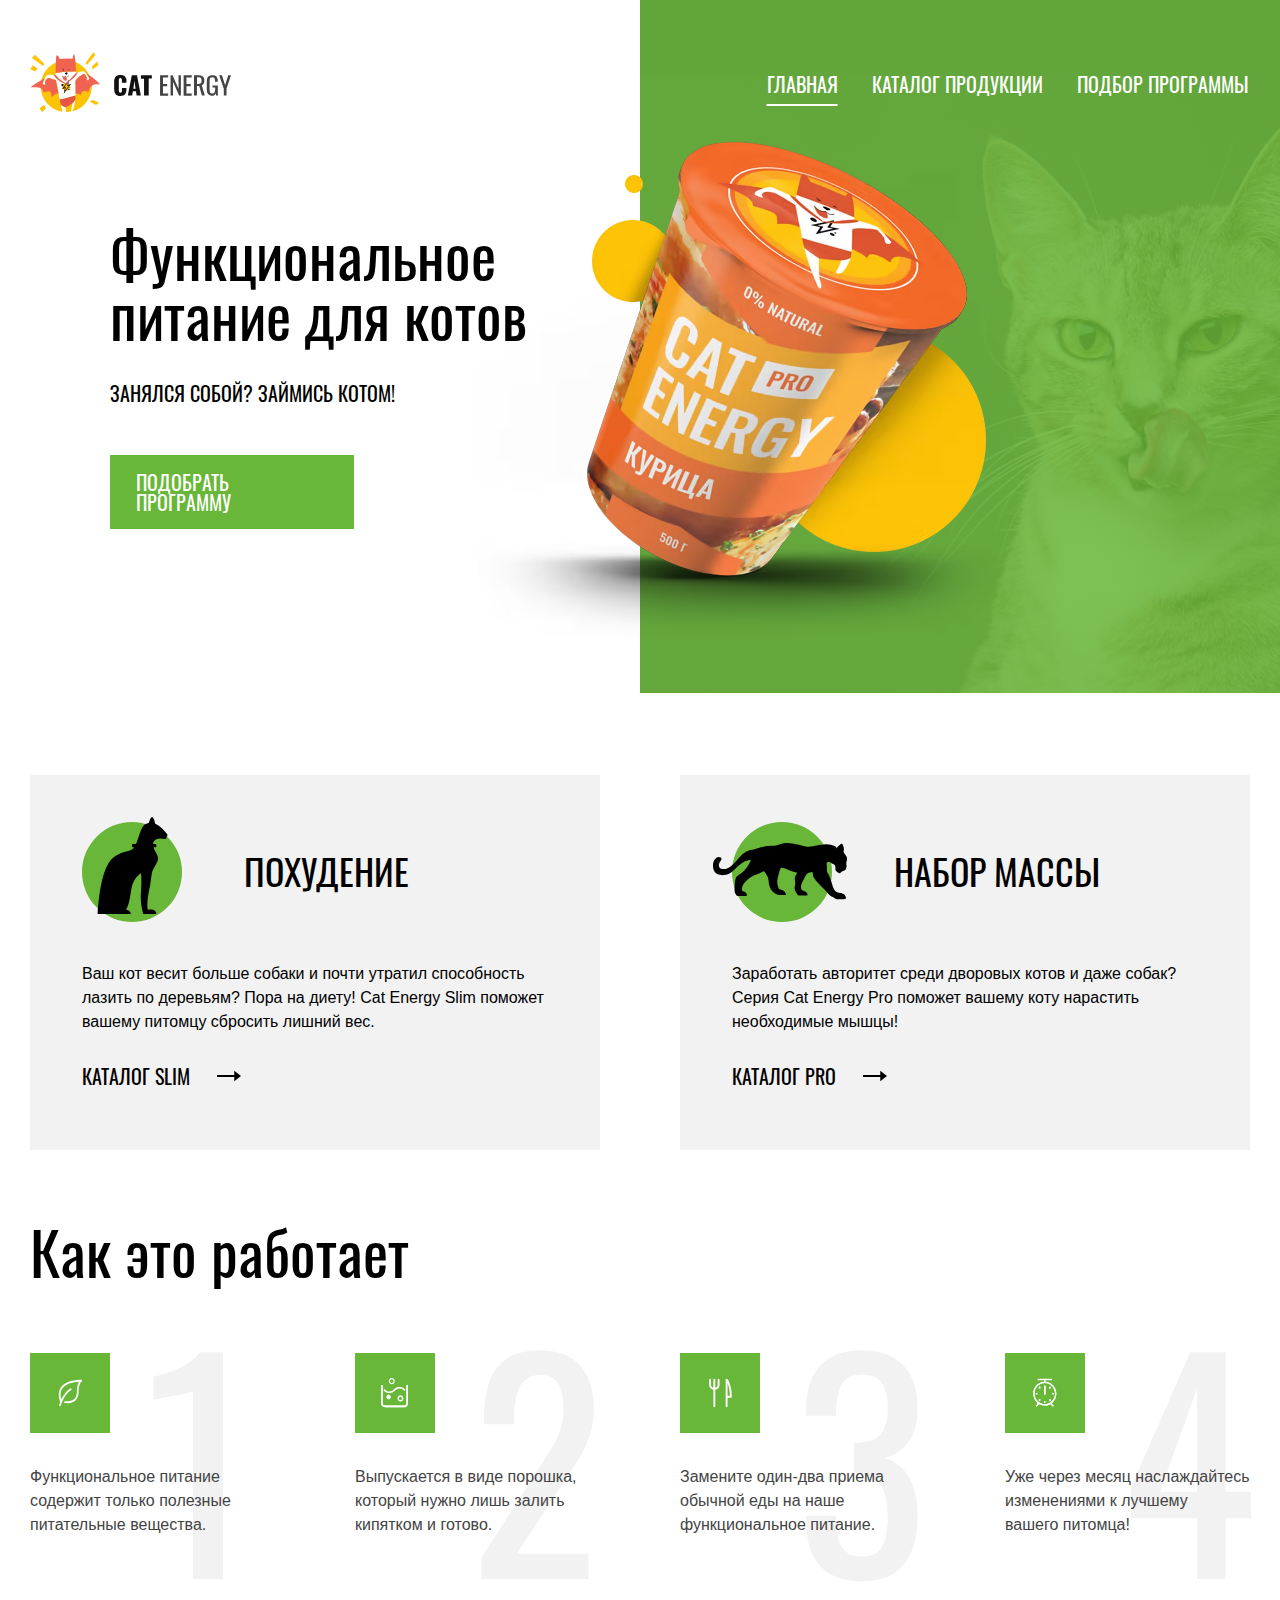
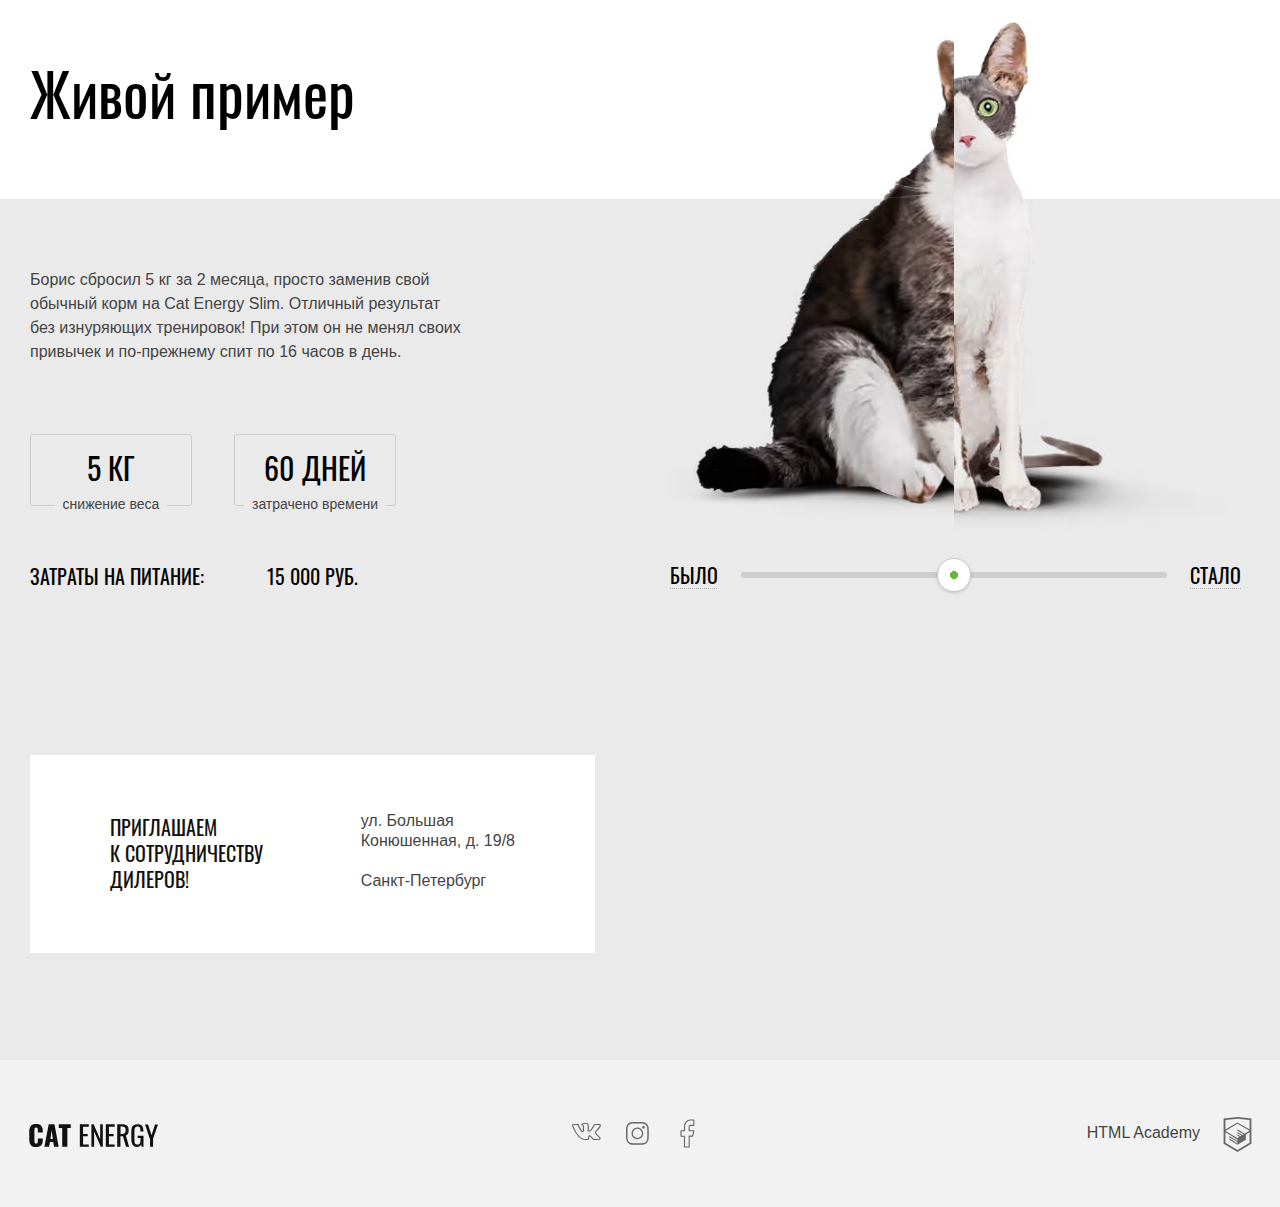
==== commit d42535b4: "Deploying to gh-pages from @ VasiliCheb/1834003-cat-energy-24@a5487f010f8b65510512fe6f92433389cb3389" ====
--- a/index.html
+++ b/index.html
@@ -1 +1 @@
-<!DOCTYPE html><html class="page" lang="ru"><head><meta charset="utf-8"><meta name="viewport" content="width=device-width,initial-scale=1"><title>Главная | Кэт энерджи | HTML Academy</title><link rel="stylesheet" href="./css/style.min.css"><link rel="icon" href="favicon.ico"><link rel="icon" href="favicons/icon.svg" type="image/svg+xml"><link rel="apple-touch-icon" href="favicons/180.png"><link rel="manifest" href="manifest.webmanifest"><script defer="defer" src="./js/nav-toggle.min.js"></script></head><body class="page__body"><header class="page-header page__wrapper-center"><div class="page-header__wrapper-logo"><a class="page-header__logo-link page-header__logo-link--image" href="index.html" aria-current="page"><picture><source media="(min-width: 1280px)" srcset="./img/logos.svg#mark-l"><source media="(min-width: 768px)" srcset="./img/logos.svg#mark-m"><img class="page-header__logo-image" src="./img/logos.svg#mark-s" width="33" height="38" alt="Значок логотипа компании «Кэт энерджи»."></picture></a><a class="page-header__logo-link page-header__logo-link--title" href="index.html" aria-current="page"><svg class="page-header__logo-title" role="img" width="102" height="19" aria-label="Логотип компании «Кэт энерджи."><use aria-hidden="true" xlink:href="./img/logos.svg#logo"></use></svg></a></div><nav class="page-header__main-nav main-nav main-nav--within_index"><button class="main-nav__toggle" type="button" hidden><span class="page__hidden">Открыть или закрыть меню.</span></button><ul class="main-nav__list"><li class="main-nav__item"><a class="main-nav__link" href="index.html" aria-current="page">Главная</a></li><li class="main-nav__item"><a class="main-nav__link" href="catalog.html">Каталог продукции</a></li><li class="main-nav__item"><a class="main-nav__link" href="form.html">Подбор программы</a></li></ul></nav></header><main class="page-main"><h1 class="page__hidden">Корма для котов от «Кэт энерджи».</h1><section class="selection page-main__selection"><div class="selection__wrapper page__wrapper-center"><h2 class="selection__title">Функциональное<br>питание для котов</h2><i class="selection__slogan">Занялся собой? Займись котом!</i><div class="selection__image-set"><picture><source srcset="./img/index-canned-l@1x.avif, ./img/index-canned-l@2x.avif 2x" type="image/avif" media="(min-width: 1280px)"><source srcset="./img/index-canned-m@1x.avif, ./img/index-canned-m@2x.avif 2x" type="image/avif" media="(min-width: 768px)"><source srcset="./img/index-canned-s@1x.avif, ./img/index-canned-s@2x.avif 2x" type="image/avif"><source srcset="./img/index-canned-l@1x.webp, ./img/index-canned-l@2x.webp 2x" type="image/webp" media="(min-width: 1280px)"><source srcset="./img/index-canned-m@1x.webp, ./img/index-canned-m@2x.webp 2x" type="image/webp" media="(min-width: 768px)"><source srcset="./img/index-canned-s@1x.webp, ./img/index-canned-s@2x.webp 2x" type="image/webp"><source srcset="./img/index-canned-l@1x.png, ./img/index-canned-l@2x.png 2x" type="image/png" media="(min-width: 1280px)"><source srcset="./img/index-canned-m@1x.png, ./img/index-canned-m@2x.png 2x" type="image/png" media="(min-width: 768px)"><img class="selection__image" src="./img/index-canned-s@1x.png" srcset="./img/index-canned-s@2x.png 2x" width="280" height="270" loading="lazy" alt="Баночка куриной консервы «Кэт энерджи»."></picture></div><a class="button selection__button-link" href="form.html">Подобрать программу</a></div></section><section class="advantages page-main__advantages"><h2 class="page__hidden">Преимущества нашего питания.</h2><div class="page__wrapper-center"><ul class="advantages__list"><li class="advantages__item advantages__item--slim"><h3 class="advantages__title">Похудение</h3><p class="advantages__description">Ваш кот весит больше собаки и почти утратил способность лазить по деревьям? Пора на диету! Cat Energy Slim поможет вашему питомцу сбросить лишний вес.</p><a class="advantages__button-link" href="#"><p class="advantages__button-text">Каталог slim</p></a></li><li class="advantages__item advantages__item--pro"><h3 class="advantages__title">Набор массы</h3><p class="advantages__description">Заработать авторитет среди дворовых котов и даже собак? Серия Cat Energy Pro поможет вашему коту нарастить необходимые мышцы!</p><a class="advantages__button-link" href="#"><p class="advantages__button-text">Каталог pro</p></a></li></ul></div></section><section class="technologies"><h2 class="page__hidden">Технологии нашего питания.</h2><div class="page__wrapper-center"><h3 class="technologies__title">Как это работает</h3><ol class="technologies__list"><li class="technologies__item technologies__item--icon_leaf"><p class="technologies__description">Функциональное питание содержит только полезные питательные вещества.</p></li><li class="technologies__item technologies__item--icon_tub"><p class="technologies__description">Выпускается в виде порошка, который нужно лишь залить кипятком и готово.</p></li><li class="technologies__item technologies__item--icon_eat"><p class="technologies__description">Замените один-два приема обычной еды на наше функциональное питание.</p></li><li class="technologies__item technologies__item--icon_alarm"><p class="technologies__description">Уже через месяц наслаждайтесь изменениями к лучшему вашего&nbsp;питомца!</p></li></ol></div></section><section class="compare"><h2 class="page__hidden">Сравнение результата.</h2><div class="compare__wrapper page__wrapper-center"><div class="compare__wrapper-grid"><h3 class="compare__title">Живой пример</h3><p class="compare__description">Борис сбросил 5 кг за 2 месяца, просто заменив свой обычный корм на Cat Energy Slim. Отличный результат без изнуряющих тренировок! При этом он не менял своих привычек и по-прежнему спит по 16 часов в день.</p><div class="compare__container-list"><dl class="compare__effect-list"><div class="compare__effect-frame"><dt class="compare__effect-term">Cнижение веса</dt><dd class="compare__effect-definition">5 Кг</dd></div><div class="compare__effect-frame"><dt class="compare__effect-term">Затрачено времени</dt><dd class="compare__effect-definition">60 Дней</dd></div></dl><dl class="compare__expenses-list"><dt class="compare__expenses-term">Затраты на питание:</dt><dd class="compare__expenses-definition">15 000 Руб.</dd></dl></div><div class="compare__range range"><figure class="compare__range-photos range__photos"><figcaption class="page__hidden">Сравнение кота Бориса до и после применения функционального питания «Кэт энерджи».</figcaption><div class="compare__range-slider compare__range-slider--before range__slider"><picture><source srcset="./img/index-cat-before-m@1x.avif, ./img/index-cat-before-m@2x.avif 2x" type="image/avif" media="(min-width: 768px)"><source srcset="./img/index-cat-before-s@1x.avif, ./img/index-cat-before-s@2x.avif 2x" type="image/avif"><source srcset="./img/index-cat-before-m@1x.webp, ./img/index-cat-before-m@2x.webp 2x" type="image/webp" media="(min-width: 768px)"><source srcset="./img/index-cat-before-s@1x.webp, ./img/index-cat-before-s@2x.webp 2x" type="image/webp"><source srcset="./img/index-cat-before-m@1x.png, ./img/index-cat-before-m@2x.png 2x" type="image/png" media="(min-width: 768px)"><img class="compare__image range__image-before" src="./img/index-cat-before-s@1x.png" srcset="./img/index-cat-before-s@2x.png 2x" width="280" height="232" loading="lazy" alt="Располневший кот Борис."></picture></div><div class="compare__range-slider compare__range-slider--after range__slider"><picture><source srcset="./img/index-cat-after-m@1x.avif, ./img/index-cat-after-m@2x.avif 2x" type="image/avif" media="(min-width: 768px)"><source srcset="./img/index-cat-after-s@1x.avif, ./img/index-cat-after-s@2x.avif 2x" type="image/avif"><source srcset="./img/index-cat-after-m@1x.webp, ./img/index-cat-after-m@2x.webp 2x" type="image/webp" media="(min-width: 768px)"><source srcset="./img/index-cat-after-s@1x.webp, ./img/index-cat-after-s@2x.webp 2x" type="image/webp"><source srcset="./img/index-cat-after-m@1x.png, ./img/index-cat-after-m@2x.png 2x" type="image/png" media="(min-width: 768px)"><img class="compare__image range__image-after" src="./img/index-cat-after-s@1x.png" srcset="./img/index-cat-after-s@2x.png 2x" width="243" height="232" loading="lazy" alt="Похудевший кот Борис."></picture></div></figure><div class="compare__range-bar range__bar"><button class="compare__range-button range__button" type="button">Было</button><div class="compare__range-scale range__scale"><div class="compare__range-thumb range__thumb"><span class="page__hidden">Сравнить котов в разных состояниях, до и после.</span></div></div><button class="compare__range-button range__button" type="button">Стало</button></div></div></div></div></section></main><footer class="page-footer page-footer--within_index"><div class="page-footer__wrapper"><div class="page-footer__wrapper-grid"><div class="page-footer__contacts page__wrapper-center"><div class="contacts"><em class="contacts__cooperation">Приглашаем<br>к сотрудничеству<br>дилеров!</em><address class="contacts__text"><p class="contacts__street">ул. Большая<br>Конюшенная, д. 19/8</p><p class="contacts__city">Санкт-Петербург</p></address></div></div><div class="page-footer__location location"><iframe class="page-footer__iframe" src="https://www.google.com/maps/embed?pb=!1m18!1m12!1m3!1d1998.6037872533277!2d30.320858716096975!3d59.93871648187614!2m3!1f0!2f0!3f0!3m2!1i1024!2i768!4f13.1!3m3!1m2!1s0x4696310fca145cc1%3A0x42b32648d8238007!2z0JHQvtC70YzRiNCw0Y8g0JrQvtC90Y7RiNC10L3QvdCw0Y8g0YPQuy4sIDE5LzgsINCh0LDQvdC60YIt0J_QtdGC0LXRgNCx0YPRgNCzLCDQoNC-0YHRgdC40Y8sIDE5MTE4Ng!5e0!3m2!1sru!2sby!4v1638037165046!5m2!1sru!2sby" allowfullscreen="" loading="lazy"></iframe><noscript class="page-footer__noscript"><picture><source srcset="./img/footer-location-l@1x.avif, ./img/footer-location-l@2x.avif 2x" type="image/avif" media="(min-width: 1280px)"><source srcset="./img/footer-location-m@1x.avif, ./img/footer-location-m@2x.avif 2x" type="image/avif" media="(min-width: 768px)"><source srcset="./img/footer-location-s@1x.avif, ./img/footer-location-s@2x.avif 2x" type="image/avif"><source srcset="./img/footer-location-l@1x.webp, ./img/footer-location-l@2x.webp 2x" type="image/webp" media="(min-width: 1280px)"><source srcset="./img/footer-location-m@1x.webp, ./img/footer-location-m@2x.webp 2x" type="image/webp" media="(min-width: 768px)"><source srcset="./img/footer-location-s@1x.webp, ./img/footer-location-s@2x.webp 2x" type="image/webp"><source srcset="./img/footer-location-l@1x.png, ./img/footer-location-l@2x.png 2x" type="image/png" media="(min-width: 1280px)"><source srcset="./img/footer-location-m@1x.png, ./img/footer-location-m@2x.png 2x" type="image/png" media="(min-width: 768px)"><img class="location__noscript-image" src="./img/footer-location-s@1x.png" srcset="./img/footer-location-s@2x.png 2x" width="320" height="362" loading="lazy" alt="Карта местности. Расположение локации на местности."></picture></noscript></div></div><div class="page-footer__container page__wrapper-center"><div class="page-footer__logo"><a class="page-footer__logo-link" href="index.html" aria-current="page"><svg class="page-footer__logo-title" role="img" width="128" height="24" aria-label="Логотип компании «Кэт энерджи."><use aria-hidden="true" xlink:href="./img/logos.svg#logo"></use></svg></a></div><div class="page-footer__social social"><ul class="social__list"><li class="social__item"><a class="social__link social__link--vkontakte" href="https://vk.com/htmlacademy"><span class="page__hidden">Вконтакте</span></a></li><li class="social__item"><a class="social__link social__link--instagram" href="https://www.instagram.com/htmlacademy"><span class="page__hidden">Инстаграм</span></a></li><li class="social__item"><a class="social__link social__link--facebook" href="https://www.facebook.com/htmlacademy"><span class="page__hidden">Фейсбук</span></a></li></ul></div><div class="page-footer__copyright copyright"><a class="copyright__link" href="https://htmlacademy.ru/intensive/adaptive">HTML Academy</a></div></div></div></footer></body></html>+<!DOCTYPE html><html class="page" lang="ru"><head><meta charset="utf-8"><meta name="viewport" content="width=device-width,initial-scale=1"><title>Главная | Кэт энерджи | HTML Academy</title><link rel="stylesheet" href="./css/style.min.css"><link rel="icon" href="favicon.ico"><link rel="icon" href="favicons/icon.svg" type="image/svg+xml"><link rel="apple-touch-icon" href="favicons/180.png"><link rel="manifest" href="manifest.webmanifest"><link rel="preload" href="./fonts/oswaldmedium.woff2" as="font" type="font/woff2" crossorigin="anonymous"><link rel="preload" href="./fonts/oswaldregular.woff2" as="font" type="font/woff2" crossorigin="anonymous"><script defer="defer" src="./js/nav-toggle.min.js"></script></head><body class="page__body"><header class="page-header page__wrapper-center"><div class="page-header__wrapper-logo"><a class="page-header__logo-link page-header__logo-link--image" href="index.html" aria-current="page"><picture><source media="(min-width: 1280px)" srcset="./img/logos.svg#mark-l"><source media="(min-width: 768px)" srcset="./img/logos.svg#mark-m"><img class="page-header__logo-image" src="./img/logos.svg#mark-s" width="33" height="38" alt="Значок логотипа компании «Кэт энерджи»."></picture></a><a class="page-header__logo-link page-header__logo-link--title" href="index.html" aria-current="page"><svg class="page-header__logo-title" role="img" width="102" height="19" aria-label="Логотип компании «Кэт энерджи."><use aria-hidden="true" href="./img/logos.svg#logo"></use></svg></a></div><nav class="page-header__main-nav main-nav main-nav--within_index"><button class="main-nav__toggle" type="button" hidden><span class="page__hidden">Открыть или закрыть меню.</span></button><ul class="main-nav__list"><li class="main-nav__item"><a class="main-nav__link" href="index.html" aria-current="page">Главная</a></li><li class="main-nav__item"><a class="main-nav__link" href="catalog.html">Каталог продукции</a></li><li class="main-nav__item"><a class="main-nav__link" href="form.html">Подбор программы</a></li></ul></nav></header><main class="page-main"><h1 class="page__hidden">Корма для котов от «Кэт энерджи».</h1><section class="selection page-main__selection"><div class="selection__wrapper page__wrapper-center"><h2 class="selection__title">Функциональное<br>питание для котов</h2><i class="selection__slogan">Занялся собой? Займись котом!</i><div class="selection__image-set"><picture><source srcset="./img/index-canned-l@1x.avif, ./img/index-canned-l@2x.avif 2x" type="image/avif" media="(min-width: 1280px)"><source srcset="./img/index-canned-m@1x.avif, ./img/index-canned-m@2x.avif 2x" type="image/avif" media="(min-width: 768px)"><source srcset="./img/index-canned-s@1x.avif, ./img/index-canned-s@2x.avif 2x" type="image/avif"><source srcset="./img/index-canned-l@1x.webp, ./img/index-canned-l@2x.webp 2x" type="image/webp" media="(min-width: 1280px)"><source srcset="./img/index-canned-m@1x.webp, ./img/index-canned-m@2x.webp 2x" type="image/webp" media="(min-width: 768px)"><source srcset="./img/index-canned-s@1x.webp, ./img/index-canned-s@2x.webp 2x" type="image/webp"><source srcset="./img/index-canned-l@1x.png, ./img/index-canned-l@2x.png 2x" type="image/png" media="(min-width: 1280px)"><source srcset="./img/index-canned-m@1x.png, ./img/index-canned-m@2x.png 2x" type="image/png" media="(min-width: 768px)"><img class="selection__image" src="./img/index-canned-s@1x.png" srcset="./img/index-canned-s@2x.png 2x" width="280" height="270" loading="lazy" alt="Баночка куриной консервы «Кэт энерджи»."></picture></div><a class="button selection__button-link" href="form.html">Подобрать программу</a></div></section><section class="advantages page-main__advantages"><h2 class="page__hidden">Преимущества нашего питания.</h2><div class="page__wrapper-center"><ul class="advantages__list"><li class="advantages__item advantages__item--slim"><h3 class="advantages__title">Похудение</h3><p class="advantages__description">Ваш кот весит больше собаки и почти утратил способность лазить по деревьям? Пора на диету! Cat Energy Slim поможет вашему питомцу сбросить лишний вес.</p><a class="advantages__button-link" href="#"><p class="advantages__button-text">Каталог slim</p></a></li><li class="advantages__item advantages__item--pro"><h3 class="advantages__title">Набор массы</h3><p class="advantages__description">Заработать авторитет среди дворовых котов и даже собак? Серия Cat Energy Pro поможет вашему коту нарастить необходимые мышцы!</p><a class="advantages__button-link" href="#"><p class="advantages__button-text">Каталог pro</p></a></li></ul></div></section><section class="technologies"><h2 class="page__hidden">Технологии нашего питания.</h2><div class="page__wrapper-center"><h3 class="technologies__title">Как это работает</h3><ol class="technologies__list"><li class="technologies__item technologies__item--icon_leaf"><div class="technologies__description"><p class="technologies__description-text">Функциональное питание содержит только полезные питательные вещества.</p></div></li><li class="technologies__item technologies__item--icon_tub"><div class="technologies__description"><p class="technologies__description-text">Выпускается в виде порошка, который нужно лишь залить кипятком и готово.</p></div></li><li class="technologies__item technologies__item--icon_eat"><div class="technologies__description"><p class="technologies__description-text">Замените один-два приема обычной еды на наше функциональное питание.</p></div></li><li class="technologies__item technologies__item--icon_alarm"><div class="technologies__description"><p class="technologies__description-text">Уже через месяц наслаждайтесь изменениями к лучшему вашего&nbsp;питомца!</p></div></li></ol></div></section><section class="compare"><h2 class="page__hidden">Сравнение результата.</h2><div class="compare__wrapper page__wrapper-center"><div class="compare__wrapper-grid"><h3 class="compare__title">Живой пример</h3><div class="compare__description"><p class="compare__description-text">Борис сбросил 5 кг за 2 месяца, просто заменив свой обычный корм на Cat Energy Slim. Отличный результат без изнуряющих тренировок! При этом он не менял своих привычек и по-прежнему спит по 16 часов в день.</p></div><div class="compare__container-list"><dl class="compare__effect-list"><div class="compare__effect-frame"><dt class="compare__effect-term">Cнижение веса</dt><dd class="compare__effect-definition">5 Кг</dd></div><div class="compare__effect-frame"><dt class="compare__effect-term">Затрачено времени</dt><dd class="compare__effect-definition">60 Дней</dd></div></dl><dl class="compare__expenses-list"><dt class="compare__expenses-term">Затраты на питание:</dt><dd class="compare__expenses-definition">15 000 Руб.</dd></dl></div><div class="compare__range range"><figure class="compare__range-photos range__photos"><figcaption class="page__hidden">Сравнение кота Бориса до и после применения функционального питания «Кэт энерджи».</figcaption><div class="compare__range-slider compare__range-slider--before range__slider"><picture><source srcset="./img/index-cat-before-m@1x.avif, ./img/index-cat-before-m@2x.avif 2x" type="image/avif" media="(min-width: 768px)"><source srcset="./img/index-cat-before-s@1x.avif, ./img/index-cat-before-s@2x.avif 2x" type="image/avif"><source srcset="./img/index-cat-before-m@1x.webp, ./img/index-cat-before-m@2x.webp 2x" type="image/webp" media="(min-width: 768px)"><source srcset="./img/index-cat-before-s@1x.webp, ./img/index-cat-before-s@2x.webp 2x" type="image/webp"><source srcset="./img/index-cat-before-m@1x.png, ./img/index-cat-before-m@2x.png 2x" type="image/png" media="(min-width: 768px)"><img class="compare__image range__image-before" src="./img/index-cat-before-s@1x.png" srcset="./img/index-cat-before-s@2x.png 2x" width="280" height="232" loading="lazy" alt="Располневший кот Борис."></picture></div><div class="compare__range-slider compare__range-slider--after range__slider"><picture><source srcset="./img/index-cat-after-m@1x.avif, ./img/index-cat-after-m@2x.avif 2x" type="image/avif" media="(min-width: 768px)"><source srcset="./img/index-cat-after-s@1x.avif, ./img/index-cat-after-s@2x.avif 2x" type="image/avif"><source srcset="./img/index-cat-after-m@1x.webp, ./img/index-cat-after-m@2x.webp 2x" type="image/webp" media="(min-width: 768px)"><source srcset="./img/index-cat-after-s@1x.webp, ./img/index-cat-after-s@2x.webp 2x" type="image/webp"><source srcset="./img/index-cat-after-m@1x.png, ./img/index-cat-after-m@2x.png 2x" type="image/png" media="(min-width: 768px)"><img class="compare__image range__image-after" src="./img/index-cat-after-s@1x.png" srcset="./img/index-cat-after-s@2x.png 2x" width="243" height="232" loading="lazy" alt="Похудевший кот Борис."></picture></div></figure><div class="compare__range-bar range__bar"><button class="compare__range-button range__button" type="button">Было</button><div class="compare__range-scale range__scale"><div class="compare__range-thumb range__thumb"><span class="page__hidden">Сравнить котов в разных состояниях, до и после.</span></div></div><button class="compare__range-button range__button" type="button">Стало</button></div></div></div></div></section></main><footer class="page-footer page-footer--within_index"><div class="page-footer__wrapper"><div class="page-footer__wrapper-grid"><div class="page-footer__contacts page__wrapper-center"><div class="contacts"><em class="contacts__cooperation">Приглашаем<br>к сотрудничеству<br>дилеров!</em><address class="contacts__text"><p class="contacts__street">ул. Большая<br>Конюшенная, д. 19/8</p><p class="contacts__city">Санкт-Петербург</p></address></div></div><div class="page-footer__location location"><iframe class="page-footer__iframe" src="https://www.google.com/maps/embed?pb=!1m18!1m12!1m3!1d1998.6037872533277!2d30.320858716096975!3d59.93871648187614!2m3!1f0!2f0!3f0!3m2!1i1024!2i768!4f13.1!3m3!1m2!1s0x4696310fca145cc1%3A0x42b32648d8238007!2z0JHQvtC70YzRiNCw0Y8g0JrQvtC90Y7RiNC10L3QvdCw0Y8g0YPQuy4sIDE5LzgsINCh0LDQvdC60YIt0J_QtdGC0LXRgNCx0YPRgNCzLCDQoNC-0YHRgdC40Y8sIDE5MTE4Ng!5e0!3m2!1sru!2sby!4v1638037165046!5m2!1sru!2sby" allowfullscreen="" loading="lazy"></iframe><noscript class="page-footer__noscript"><picture><source srcset="./img/footer-location-l@1x.avif, ./img/footer-location-l@2x.avif 2x" type="image/avif" media="(min-width: 1280px)"><source srcset="./img/footer-location-m@1x.avif, ./img/footer-location-m@2x.avif 2x" type="image/avif" media="(min-width: 768px)"><source srcset="./img/footer-location-s@1x.avif, ./img/footer-location-s@2x.avif 2x" type="image/avif"><source srcset="./img/footer-location-l@1x.webp, ./img/footer-location-l@2x.webp 2x" type="image/webp" media="(min-width: 1280px)"><source srcset="./img/footer-location-m@1x.webp, ./img/footer-location-m@2x.webp 2x" type="image/webp" media="(min-width: 768px)"><source srcset="./img/footer-location-s@1x.webp, ./img/footer-location-s@2x.webp 2x" type="image/webp"><source srcset="./img/footer-location-l@1x.png, ./img/footer-location-l@2x.png 2x" type="image/png" media="(min-width: 1280px)"><source srcset="./img/footer-location-m@1x.png, ./img/footer-location-m@2x.png 2x" type="image/png" media="(min-width: 768px)"><img class="location__noscript-image" src="./img/footer-location-s@1x.png" srcset="./img/footer-location-s@2x.png 2x" width="320" height="362" loading="lazy" alt="Карта местности. Расположение локации на местности."></picture></noscript></div></div><div class="page-footer__container page__wrapper-center"><div class="page-footer__logo"><a class="page-footer__logo-link" href="index.html" aria-current="page"><svg class="page-footer__logo-title" role="img" width="128" height="24" aria-label="Логотип компании «Кэт энерджи."><use aria-hidden="true" href="./img/logos.svg#logo"></use></svg></a></div><div class="page-footer__social social"><ul class="social__list"><li class="social__item"><a class="social__link social__link--vkontakte" href="https://vk.com/htmlacademy"><span class="page__hidden">Вконтакте</span></a></li><li class="social__item"><a class="social__link social__link--instagram" href="https://www.instagram.com/htmlacademy"><span class="page__hidden">Инстаграм</span></a></li><li class="social__item"><a class="social__link social__link--facebook" href="https://www.facebook.com/htmlacademy"><span class="page__hidden">Фейсбук</span></a></li></ul></div><div class="page-footer__copyright copyright"><a class="copyright__link" href="https://htmlacademy.ru/intensive/adaptive">HTML Academy</a></div></div></div></footer></body></html>--- a/css/style.min.css
+++ b/css/style.min.css
@@ -1,2 +1,2 @@
-@font-face{font-family:"Oswald";font-style:normal;font-weight:400;font-display:swap;src:url(../fonts/oswaldregular.woff2) format("woff2"),url(../fonts/oswaldregular.woff) format("woff")}@font-face{font-family:"Oswald";font-style:normal;font-weight:500;font-display:swap;src:url(../fonts/oswaldmedium.woff2) format("woff2"),url(../fonts/oswaldmedium.woff) format("woff")}:root{--accent-font:"Oswald", "Impact", sans-serif;--main-font:"Arial", "Helvetica", sans-serif;--white:#ffffff;--white-opacity:rgba(255, 255, 255, 0.3);--black:#000000;--black-light:#111111;--green:#68b738;--green_hover:#5eaa2f;--green_background:rgba(104, 183, 56, 0.85);--grey-dark-special:#222222;--grey-dark:#444444;--grey-special:#666666;--grey-basic_background:#f2f2f2;--grey_background:#eaeaea;--grey_hover:#ebebeb;--grey_active:rgba(68, 68, 68, 0.3);--color-cat_background:#444348;--color-cat-catalog_background:#1a1a1a;--transparent:rgba(0, 0, 0, 0);--color-grey_border:#e6e6e6;--color-form_border:#e7e7e7;--color-catalog_border:#ebebeb;--color-catalog-more:#d3d3d3;--color-grey-base_border:#d9d9d9;--color-grey-special_border:#cdcdcd;--color-decoration_underline:rgba(0, 0, 0, 0.24);--color-range_shadow:rgba(0, 0, 0, 0.16);--color-range_shadow-hover:rgba(0, 0, 0, 0.19);--color-range_shadow-active:rgba(0, 0, 0, 0.2);--color-error:#ff8282}img{max-width:100%;height:auto}.page{height:100%;font-family:var(--main-font)}.page__body{display:flex;flex-direction:column;width:100%;min-width:320px;min-height:100%;margin:0;background-color:var(--white)}.page__hidden{position:absolute;width:1px;height:1px;margin:-1px;padding:0;border:0;clip:rect(0 0 0 0);overflow:hidden}.page__wrapper-center{margin:0 20px}@media (min-width:768px) and (max-width:1279.899px){.page__wrapper-center{margin:0 30px}}@media (min-width:1280px){.page__wrapper-center{width:1220px;margin:0 auto}}.page-main{flex-grow:1}@media (min-width:1280px){.page-main__selection{margin-bottom:82px}.page-main__advantages{margin-bottom:51px}.page-main__catalog-add{margin-bottom:86px}}.button{font-family:var(--accent-font);font-weight:400;width:-moz-fit-content;width:fit-content;text-decoration:none;text-transform:uppercase;color:var(--white);background-color:var(--green);border:0}.button:focus{outline:2px solid var(--black);outline-offset:2px}.button:focus:not(:focus-visible),.page-footer__logo-link:focus:not(:focus-visible),.page-header__logo-link:focus:not(:focus-visible){outline:0;outline-offset:revert}.button:focus-visible{outline:2px solid var(--black);outline-offset:2px}.button:active,.button:hover{background-color:var(--green_hover)}.button:active{color:var(--white-opacity)}.button--size_wide{width:100%}.page-header{position:relative;display:flex;flex-direction:column}@media (min-width:768px){.page-header{display:grid;grid-template-columns:1fr 2fr;padding:15px 0}}@media (min-width:1280px){.page-header{grid-template-columns:1fr 1fr;padding:20px 0}}.page-header__wrapper-logo{display:flex;justify-content:center;align-items:center;padding-top:10px;padding-bottom:17px}@media (max-width:767.9px){.page-header__wrapper-logo{position:relative}.page-header__wrapper-logo::before{content:"";position:absolute;height:1px;width:100%;left:-20px;bottom:0;background-color:var(--color-grey_border);box-shadow:40px 0 0 0 var(--color-grey_border)}}.page-header__logo-link{text-decoration:none}.page-header__logo-link:focus{outline:2px solid var(--black);outline-offset:2px}.page-header__logo-link:focus-visible{outline:2px solid var(--black);outline-offset:2px}.page-header__logo-link:hover{opacity:80%}.page-header__logo-link:active{opacity:60%}.page-header__logo-link--title{margin:0 auto;padding-right:33px}@media (min-width:768px){.page-header__logo-link--title{padding-right:0;margin-left:10px}}.page-header__logo-image{width:34px;height:39px}@media (min-width:768px){.page-header__logo-image{width:61px;height:52px}}@media (min-width:1280px){.page-header__logo-image{width:71px;height:60px}}.page-header__logo-title{width:102px;height:19px}@media (min-width:768px){.page-header__logo-title{--fill:var(--grey-dark)}}@media (min-width:1280px){.page-header__logo-title{width:118px;height:22px}}@media (min-width:768px){.page-header__main-nav{margin-right:-17.5px}}.page-footer{background-color:var(--grey-basic_background)}.page-footer--within_index{--contacts-color:var(--white)}.page-footer__container{display:flex;flex-direction:column;align-items:center}@media (min-width:768px){.page-footer__container{display:grid;grid-template-columns:1fr 1fr 1fr}}.page-footer__location{background-color:var(--grey_background);display:grid;grid-template-columns:1fr;grid-template-rows:auto}@media (min-width:1280px){.page-footer__location{grid-row:1/-1;grid-column:1/-1}}.page-footer__iframe{display:block;border:0;width:100%;height:362px;grid-row:1/-1;grid-column:1/-1}@media (min-width:768px){.page-footer__iframe{height:400px}}.page-footer__noscript{grid-row:1/-1;grid-column:1/-1}.page-footer__wrapper-grid{background-color:var(--contacts-color, var(--transparent))}@media (min-width:1280px){.page-footer__wrapper-grid{display:grid;grid-template-columns:1fr;grid-template-rows:auto}.page-footer__contacts{margin-top:98px;grid-row:1/-1;grid-column:1/-1;z-index:2}}.page-footer__logo-link:focus{outline:2px solid var(--black);outline-offset:2px}.page-footer__logo-link:focus-visible{outline:2px solid var(--black);outline-offset:2px}.page-footer__logo-link:hover{opacity:80%}.page-footer__logo-link:active{opacity:60%}.page-footer__logo-title{padding-top:39px;padding-bottom:32px}.contacts{box-sizing:border-box;display:grid;grid-template-columns:1fr 1fr;padding:26px 20px}@media (max-width:1279.9px){.contacts{background-color:var(--contacts-color, var(--transparent))}}@media (min-width:768px) and (max-width:1279.899px){.contacts{padding:56px 70px}}@media (min-width:1280px){.contacts{width:565px;height:198px;padding:56px 80px;background-color:var(--white)}}.contacts__cooperation{font-style:normal;font-family:var(--accent-font);font-size:16px;line-height:20px;font-weight:400;color:var(--black-light);text-transform:uppercase}.contacts__text{font-style:normal;font-size:14px;line-height:20px;color:var(--grey-dark)}.location__noscript-image{display:block;object-fit:cover;object-position:center;width:100%;height:362px}@media (min-width:768px) and (max-width:1279.899px){.location__noscript-image{height:400px}}@media (min-width:1280px){.location__noscript-image{max-width:1440px;height:400px;margin:0 auto}}@media (max-width:767.9px){.social{width:100%;border-top:1px solid var(--color-grey-base_border);border-bottom:1px solid var(--color-grey-base_border)}}.social__list{display:flex;justify-content:center;flex-wrap:wrap;list-style-type:none;padding:0;margin:0}.social__link{display:block;padding:20px 15px;color:var(--grey-special)}.social__link:focus{outline:2px solid var(--black)}.advantages__button-link:focus:not(:focus-visible) .advantages__button-text,.copyright__link:focus:not(:focus-visible),.main-nav__link:focus:not(:focus-visible),.social__link:focus:not(:focus-visible){outline:0}.social__link:focus-visible{outline:2px solid var(--black)}.social__link:hover{color:var(--green)}.social__link:active{color:var(--green);opacity:30%}.social__link::before{content:"";display:block;-webkit-mask-repeat:no-repeat;mask-repeat:no-repeat;-webkit-mask-position:center;mask-position:center;background:currentColor;width:22px;height:22px}@media (min-width:768px){.social__link::before{width:34px;height:34px}}.social__link--vkontakte::before{-webkit-mask-image:url(../icons/sprite.svg#footer-icon-vkontakte);mask-image:url(../icons/sprite.svg#footer-icon-vkontakte)}.social__link--instagram::before{-webkit-mask-image:url(../icons/sprite.svg#footer-icon-instagram);mask-image:url(../icons/sprite.svg#footer-icon-instagram)}.social__link--facebook::before{-webkit-mask-image:url(../icons/sprite.svg#footer-icon-facebook);mask-image:url(../icons/sprite.svg#footer-icon-facebook)}.copyright{font-size:16px;line-height:18px;align-self:flex-start;width:100%}@media (min-width:768px){.copyright{align-self:center}}.copyright__link{position:relative;display:block;color:var(--grey-dark);text-decoration:none;padding-top:28px;padding-bottom:32px;--color-situation:var(--grey-special)}@media (min-width:768px){.copyright__link{width:-moz-fit-content;width:fit-content;padding-right:50px;margin-left:auto}}.copyright__link:focus{outline:2px solid var(--black)}.copyright__link:focus-visible{outline:2px solid var(--black)}.copyright__link:active,.copyright__link:hover{--color-situation:var(--green)}.copyright__link:active{opacity:30%}.copyright__link::before{position:absolute;content:"";display:block;-webkit-mask-repeat:no-repeat;mask-repeat:no-repeat;-webkit-mask-position:center;mask-position:center;background:var(--color-situation);-webkit-mask-image:url(../icons/sprite.svg#footer-logo-html);mask-image:url(../icons/sprite.svg#footer-logo-html);width:27px;height:34px;top:22px;right:0}.main-nav{font-family:var(--accent-font);font-size:20px;line-height:20px;font-weight:500}@media (max-width:767.9px){.main-nav--closed .main-nav__list{display:none}.main-nav--opened .main-nav__list{position:absolute;z-index:2;width:100%}.main-nav--nojs .main-nav__list{display:block}}.main-nav--within_index{--link-color:var(--white)}@media (min-width:1280px){.main-nav--within_index{position:relative}.main-nav--within_index::before{content:"";position:absolute;z-index:-2;top:0;left:0;right:0;bottom:0;background-color:var(--green_background)}}.main-nav__list{display:flex;flex-direction:column;margin:0;padding:0;list-style-type:none;text-align:center}@media (min-width:768px){.main-nav__list{flex-direction:row;justify-content:space-between;font-size:18px;line-height:24px;font-weight:400}}@media (min-width:1280px){.main-nav__list{font-size:20px;line-height:30px;justify-content:flex-end}}@media (max-width:767.9px){.main-nav__item{position:relative;background-color:var(--white);box-shadow:20px 0 0 0 var(--white),-20px 0 0 0 var(--white)}.main-nav__item::before{content:"";position:absolute;height:1px;width:100%;left:-20px;bottom:0;background-color:var(--color-grey_border);box-shadow:40px 0 0 0 var(--color-grey_border)}}.main-nav__link{display:block;color:var(--black);text-decoration:none;text-transform:uppercase;padding:22px 25px 24px}@media (min-width:768px){.main-nav__link{padding:22px 17.5px 24px}.main-nav__link[aria-current]{text-decoration:underline;text-decoration-thickness:2px;text-underline-offset:10px;-webkit-text-decoration-color:var(--green);text-decoration-color:var(--green)}}@media (min-width:1280px){.main-nav__link{color:var(--link-color, var(--black))}.main-nav__link[aria-current]{-webkit-text-decoration-color:var(--link-color, var(--green));text-decoration-color:var(--link-color, var(--green))}}.advantages__button-link:focus .advantages__button-text,.main-nav__link:focus{outline:2px solid var(--black)}.advantages__button-link:focus-visible .advantages__button-text,.main-nav__link:focus-visible{outline:2px solid var(--black)}.main-nav__link:hover{opacity:60%}.main-nav__link:active{opacity:30%}.main-nav__toggle{position:absolute;top:10px;right:0;width:34px;height:38px;background-color:var(--white);cursor:pointer;border:0}@media (max-width:767.9px){.main-nav__toggle{display:block}}.main-nav--closed .main-nav__toggle::before{content:"";position:absolute;top:12px;left:5px;width:24px;height:1.5px;background-color:var(--black);box-shadow:0 7px 0 0 var(--black),0 14px 0 0 var(--black)}.main-nav--opened .main-nav__toggle::after,.main-nav--opened .main-nav__toggle::before{content:"";position:absolute;top:18px;left:5px;width:25px;height:1.5px;background-color:var(--black)}.main-nav--opened .main-nav__toggle::before{transform:rotate(45deg)}.main-nav--opened .main-nav__toggle::after{transform:rotate(-45deg)}.main-nav--nojs .main-nav__toggle{display:none}.selection{display:flex;flex-direction:column;font-family:var(--accent-font);color:var(--white);--bg-url:url("../img/index-bg-cat-s@1x.jpg")}@media (max-width:767.9px){.selection{position:relative;text-align:center}}.selection::before{position:absolute;content:"";background:linear-gradient(var(--green_background),var(--green_background)),var(--bg-url);width:100%;height:302px;background-size:contain;background-repeat:no-repeat;background-position:center;background-color:var(--color-cat_background);z-index:-1}@media (-webkit-min-device-pixel-ratio:2),(min-resolution:2dppx){.selection::before{--bg-url:url("../img/index-bg-cat-s@2x.jpg")}}@media (min-width:768px) and (max-width:1279.899px){.selection::before{content:initial}}@media (min-width:1280px){.selection::before{right:0;top:0;width:50%;height:694px;--bg-url:url("../img/index-bg-cat-l@1x.jpg");background-position:bottom right}}@media (min-width:1280px) and (-webkit-min-device-pixel-ratio:2),(min-width:1280px) and (min-resolution:2dppx){.selection::before{--bg-url:url("../img/index-bg-cat-l@2x.jpg")}}@media (min-width:768px){.selection__wrapper{display:grid;grid-template-columns:1fr;grid-template-rows:auto}}@media (min-width:1280px){.selection__wrapper{grid-template-columns:1fr 1fr}}.selection__title{font-size:36px;line-height:36px;font-weight:400;padding-top:25px;margin-top:0;margin-bottom:25px}@media (min-width:768px){.selection__title{font-size:60px;line-height:60px;color:var(--black);grid-column:1/2;grid-row:1/-1;margin-left:87px}}@media (min-width:1280px){.selection__title{margin-top:0;margin-left:80px}}.selection__slogan{font-style:normal;font-size:14px;line-height:14px;font-weight:400;text-transform:uppercase;margin-top:0}@media (min-width:768px){.selection__slogan{font-size:20px;line-height:20px;color:var(--black);grid-column:1/2;grid-row:1/-1;margin-top:180px;margin-left:87px}}@media (min-width:1280px){.selection__slogan{margin-top:230px;margin-left:80px}}.selection__image-set{margin:0 auto}@media (min-width:768px){.selection__image-set{grid-column:1/2;grid-row:1/-1;z-index:-1;margin-top:220px}}@media (min-width:1280px){.selection__image-set{grid-column:2/-1;margin-top:0;margin-left:-150px}}.selection__image{display:block;padding-top:25px;margin:0 auto}@media (min-width:768px){.selection__image{width:709px;height:609px}}@media (min-width:1280px){.selection__image{width:552px;height:499px}}.selection__button-link{display:block;font-size:14px;line-height:18px;padding:10px 0;width:100%;margin-bottom:20px}@media (min-width:768px){.selection__button-link{box-sizing:border-box;font-size:20px;line-height:20px;width:244px;height:54px;padding:14px 26px;grid-column:1/-1;grid-row:1/-1;margin-top:250px;margin-left:87px}}@media (min-width:1280px){.selection__button-link{margin-top:300px;margin-left:80px}}.advantages{color:var(--grey-dark);font-size:14px;line-height:18px}@media (min-width:768px){.advantages{font-size:16px;line-height:24px;color:var(--black)}}.advantages__list{display:flex;flex-direction:column;margin:0;padding:0;list-style-type:none}@media (min-width:1280px){.advantages__list{display:grid;grid-template-columns:1fr 1fr}}.advantages__item{position:relative;background-color:var(--grey-basic_background);padding:24px 20px 22px}.advantages__item:not(:last-child){margin-bottom:20px}.advantages__item::before{position:absolute;content:"";width:50px;height:50px;background-color:var(--green);border-radius:50%}@media (min-width:768px) and (max-width:1279.899px){.advantages__item::before{width:200px;height:200px;right:60px;top:92px}}@media (min-width:1280px){.advantages__item::before{width:100px;height:100px;left:52px;top:47px}}@media (min-width:768px) and (max-width:1279.899px){.advantages__item{padding:77px 60px 57px 52px}}@media (min-width:1280px){.advantages__item{padding:47px 65px 59px 52px}.advantages__item:not(:last-child){margin-bottom:0;margin-right:20px}}.advantages__item--slim::after{position:absolute;content:"";background-image:url(../icons/sprite.svg#index-cat-slim);background-position:center;background-repeat:no-repeat}@media (max-width:767.9px){.advantages__item--slim::after{width:50px;height:50px;background-size:50px;left:22px;top:21px}}@media (min-width:768px) and (max-width:1279.899px){.advantages__item--slim::after{width:200px;height:200px;background-size:200px;right:61px;top:81px}}@media (min-width:1280px){.advantages__item--slim::after{width:100px;height:100px;background-size:100px;left:52px;top:41px}}.advantages__item--pro::after{position:absolute;content:"";background-image:url(../icons/sprite.svg#index-cat-pro);background-position:center;background-repeat:no-repeat}@media (max-width:767.9px){.advantages__item--pro::after{width:68px;height:68px;background-size:68px;left:13px;top:15px}}@media (min-width:768px) and (max-width:1279.899px){.advantages__item--pro::after{width:268px;height:268px;background-size:268px;right:28px;top:57px}}@media (min-width:1280px){.advantages__item--pro::after{width:134px;height:134px;background-size:134px;left:33px;top:34px}}.advantages__title{display:block;font-family:var(--accent-font);font-size:24px;line-height:37px;font-weight:400;color:var(--black);text-transform:uppercase;margin-top:10px;margin-left:70px}@media (min-width:768px){.advantages__title{font-size:36px;line-height:36px}}@media (min-width:768px) and (max-width:1279.899px){.advantages__title{margin-left:0}}@media (min-width:1280px){.advantages__title{margin-left:162px;margin-top:30px;margin-bottom:73px}}.advantages__description{margin-bottom:23px}@media (min-width:768px) and (max-width:1279.899px){.advantages__description{width:57%}}.advantages__button-link{--transform-arrow:-8px;position:relative;display:block;font-family:var(--accent-font);font-size:16px;line-height:16px;color:var(--black);text-decoration:none;text-transform:uppercase;padding-top:20px;z-index:1}@media (max-width:767.9px){.advantages__button-link{width:100%;border-top:1px solid var(--color-grey-base_border)}}@media (min-width:768px){.advantages__button-link{font-size:20px;line-height:30px}}.advantages__button-link:focus{outline:0}.advantages__button-link:hover{--transform-arrow:0}.advantages__button-link:active{opacity:30%}.advantages__button-text{position:relative;display:block;width:-moz-fit-content;width:fit-content;background-color:var(--grey-basic_background);--gap-arrow:15px;padding-right:var(--gap-arrow)}.advantages__button-text::before{position:absolute;content:"";background-image:url(../icons/sprite.svg#index-icon-arrow);background-position:center;background-repeat:no-repeat;width:32px;height:12px;background-size:32px;left:100%;top:50%;margin-left:var(--transform-arrow);margin-top:-6px;z-index:-1;transition:margin-left .3s}@media (min-width:768px){.advantages__button-text{--gap-arrow:25px}}.technologies{color:var(--grey-dark);font-size:14px;line-height:18px;padding:20px 0}@media (min-width:768px){.technologies{font-size:16px;line-height:24px}}.technologies__title{font-family:var(--accent-font);font-size:36px;line-height:40px;font-weight:400;color:var(--black);margin-top:0;margin-bottom:40px}@media (min-width:768px){.technologies__title{font-size:60px;line-height:60px}}.technologies__list{display:flex;flex-direction:column;margin:0;padding:0;list-style-type:none;counter-reset:counter-container}@media (min-width:768px){.technologies__list{display:grid;grid-template-columns:1fr 1fr;column-gap:60px}}@media (min-width:1280px){.technologies__list{grid-template-columns:1fr 1fr 1fr 1fr;column-gap:80px}}.technologies__item{position:relative;margin-top:0;min-height:60px}.technologies__item:not(:last-child){margin-bottom:20px}.technologies__item::before{position:absolute;content:"";width:60px;height:60px;background-color:var(--green)}@media (min-width:768px){.technologies__item::before{width:80px;height:80px;left:0;top:40px}}.technologies__item--icon_leaf::before,.technologies__item--icon_tub::before{background-image:url(../icons/sprite.svg#index-icon-leaf);background-position:center;background-repeat:no-repeat;background-size:32px 32px}.technologies__item--icon_tub::before{background-image:url(../icons/sprite.svg#index-icon-tub);background-size:31px 31px}.technologies__item--icon_alarm::before,.technologies__item--icon_eat::before{background-image:url(../icons/sprite.svg#index-icon-eat);background-position:center;background-repeat:no-repeat;background-size:30px 30px}.technologies__item--icon_alarm::before{background-image:url(../icons/sprite.svg#index-icon-alarm);background-size:33px 33px}@media (min-width:768px){.technologies__item{min-height:280px}.technologies__item::after{counter-increment:counter-container;content:"" counter(counter-container) "";position:absolute;font-family:var(--accent-font);font-weight:400;font-size:280px;line-height:280px;color:var(--grey-basic_background);z-index:-1;left:118px;top:0}}.technologies__description{margin-top:0;margin-left:80px;width:70%}@media (min-width:768px){.technologies__description{margin-top:150px;margin-left:0;width:80%}}@media (min-width:1280px){.technologies__description{width:100%}}.compare{color:var(--grey-dark);font-size:14px;line-height:18px;padding-top:25px;padding-bottom:40px;background-color:var(--grey_background)}@media (min-width:768px){.compare{font-size:16px;line-height:24px}}@media (min-width:768px) and (max-width:1279.899px){.compare{border-top:1px solid var(--color-grey_border);background-image:linear-gradient(to bottom,var(--white) 57%,var(--transparent) 43%);padding-top:43px;padding-bottom:60px}}@media (min-width:1280px){.compare{background-image:linear-gradient(to top,var(--transparent) 70%,var(--white) 30%);padding-top:0;padding-bottom:70px}.compare__wrapper-grid{display:grid;grid-template-columns:1fr 1fr;grid-template-rows:auto auto auto}}.compare__title{font-family:var(--accent-font);font-size:36px;line-height:40px;font-weight:400;color:var(--black);margin-top:0;margin-bottom:40px}@media (min-width:768px){.compare__title{font-size:60px;line-height:60px}}@media (min-width:768px) and (max-width:1279.899px){.compare__title{margin-bottom:63px}}@media (min-width:1280px){.compare__title{grid-column:1/2;margin-bottom:146px;padding-top:43px}}.compare__description{margin-bottom:20px;margin-top:0}@media (min-width:768px) and (max-width:1279.899px){.compare__description{margin-bottom:54px}}@media (min-width:1280px){.compare__description{grid-column:1/2;width:436px;margin-bottom:69px}}@media (min-width:768px){.compare__container-list{display:flex;justify-content:space-between;margin-bottom:85px}}@media (min-width:1280px){.compare__container-list{flex-direction:column;justify-content:flex-start;grid-column:1/2;margin-bottom:0}}.compare__effect-list{display:flex;justify-content:space-between;margin-top:0;margin-bottom:30px}@media (min-width:768px) and (max-width:1279.899px){.compare__effect-list{width:50%;margin-bottom:0}}@media (min-width:1280px){.compare__effect-list{width:366px;margin-bottom:60px}}.compare__effect-frame{display:flex;flex-direction:column;text-align:center;width:124px;border:1px solid var(--color-grey-special_border);border-radius:3px}@media (min-width:768px){.compare__effect-frame{width:162px}}.compare__effect-term{font-size:12px;line-height:12px;text-transform:lowercase;order:2;padding-top:9px;margin:0 auto -12px;background-color:var(--grey_background)}@media (max-width:767.9px){.compare__effect-term{width:82px}}@media (min-width:768px){.compare__effect-term{font-size:14px;line-height:14px;padding-top:11px;padding-right:7.5px;padding-left:7.5px;margin-bottom:-7px}}@media (min-width:768px) and (max-width:1279.899px){.compare__effect-term{background-color:var(--white)}}.compare__effect-definition{font-family:var(--accent-font);font-size:24px;line-height:24px;font-weight:400;color:var(--black);text-transform:uppercase;margin:0;padding-top:14.5px}@media (min-width:768px){.compare__effect-definition{font-size:30px;line-height:37px}}.compare__expenses-list{display:flex;font-family:var(--accent-font);font-size:14px;line-height:20px;font-weight:400;color:var(--black);text-transform:uppercase;justify-content:center;margin:0}@media (min-width:768px){.compare__expenses-list{width:50%;font-size:20px;flex-direction:column;justify-content:flex-start;align-items:flex-end;padding-top:15px}}@media (min-width:1280px){.compare__expenses-list{flex-direction:row;justify-content:flex-start}}@media (min-width:768px) and (max-width:1279.899px){.compare__expenses-term{margin-bottom:9px}}.compare__expenses-definition{margin-left:3px}@media (min-width:1280px){.compare__range{grid-column:2/-1;grid-row:1/-1}}.compare__range-photos{width:280px;display:grid;--image-slider:280px;grid-template-columns:var(--image-slider) auto;grid-template-rows:232px;margin:0 auto}@media (min-width:768px){.compare__range-photos{width:592px;--image-slider:296px;grid-template-rows:511px}}.compare__range-slider--before{grid-column:1/2;grid-row:1/-1}.compare__range-slider--after{grid-column:2/3;grid-row:1/-1}.compare__image{display:block;object-fit:cover}@media (min-width:768px){.compare__image{padding-top:0}}.range__image-before{width:280px;height:232px;object-position:left}@media (min-width:768px){.range__image-before{width:592px;height:511px}}.range__image-after{width:243px;height:232px;object-position:right}@media (min-width:768px){.range__image-after{width:536px;height:511px}}.compare__range-button{font-family:var(--accent-font);font-size:16px;line-height:20px;font-weight:400;color:var(--black);text-transform:uppercase;border:0;background-color:var(--transparent);--bottom-line:dotted}@media (min-width:768px){.compare__range-button{font-size:20px;line-height:30px;-webkit-text-decoration:underline var(--bottom-line) var(--color-decoration_underline);text-decoration:underline var(--bottom-line) var(--color-decoration_underline);text-decoration-thickness:1px;text-underline-offset:7px}.compare__range-button:hover{--bottom-line:solid;cursor:pointer}}.compare__range-button:focus{outline:2px solid var(--black)}.compare__range-button:focus:not(:focus-visible){outline:0}.compare__range-button:focus-visible{outline:2px solid var(--black)}.compare__range-scale{display:grid;box-sizing:border-box;width:426px;height:6px;margin-right:13px;margin-left:13px;background-color:var(--color-grey-special_border);border-radius:6px;place-items:center}@media (max-width:767.9px){.compare__range-scale{width:86px;height:14px;background-color:var(--white);border:1px solid var(--color-grey-special_border);padding:0 5px;place-items:center left}.compare__range-thumb{width:36px;height:6px;background-color:var(--green);border-radius:6px}}@media (min-width:768px){.compare__range-thumb{box-sizing:border-box;width:34px;height:34px;background-color:var(--white);border:1px solid var(--color-grey-special_border);border-radius:50%;box-shadow:0 1px 3px 0 var(--color-range_shadow);margin-top:-14px;background-image:radial-gradient(circle 4px,var(--green) 100%,var(--white) 100%)}.compare__range-thumb:hover{box-shadow:0 2px 4px 0 var(--color-range_shadow-hover);cursor:pointer}.compare__range-thumb:active{box-shadow:0 3px 5px 0 var(--color-range_shadow-active);border-color:var(--green)}}.range__bar{display:flex;justify-content:center;align-items:center}.form-selection{display:flex;flex-direction:column;font-family:var(--accent-font);font-weight:400}@media (min-width:768px) and (max-width:1279.899px){.form-selection{padding-left:40px;padding-right:37px}}.form-selection__title{font-size:36px;line-height:36px;font-weight:400;color:var(--black);padding-top:27px;margin-top:0;margin-bottom:37px}@media (min-width:768px){.form-selection__title{font-size:60px;line-height:60px;margin-bottom:55px}}.form-selection__description{font-size:14px;line-height:18px;color:var(--black);margin-top:0;margin-bottom:39px;text-transform:uppercase}@media (min-width:768px){.form-selection__description{font-size:20px;line-height:30px;margin-bottom:66px}}.form-selection__attention{display:block;font-family:var(--main-font);font-size:14px;line-height:16px;font-weight:400;color:var(--black)}@media (min-width:768px){.form-selection__attention{font-size:16px;align-self:center}}.form-selection__set{margin:0;padding:0}.form-selection__set--owner{margin-top:25px;margin-bottom:24px}@media (min-width:768px){.form-selection__set--owner{margin-top:75px;margin-bottom:65px}}@media (min-width:1280px){.form-selection__set--owner{margin-top:70px;margin-bottom:67px}}.form-selection__dispatch-set{display:flex;flex-direction:column;margin-bottom:32px}@media (max-width:767.9px){.form-selection__dispatch-set{text-align:center}}@media (min-width:768px){.form-selection__dispatch-set{display:grid;grid-template-columns:1fr 1fr;column-gap:60px;margin-bottom:72px}}@media (min-width:1280px){.form-selection__dispatch-set{column-gap:80px;grid-column:1/-1;margin-bottom:82px}}.form-selection__commentary{margin-bottom:23px}@media (min-width:768px){.form-selection__commentary{margin-bottom:65px}}@media (min-width:1280px){.form-selection__commentary{margin-bottom:67px}}.form{display:flex;flex-direction:column}@media (min-width:1280px){.form{display:grid;grid-template-columns:1fr 1fr;column-gap:80px}}.form__button{width:100%;padding:7px 45px;margin-bottom:20px}@media (min-width:768px){.form__button{font-size:20px;line-height:26px;padding:13px 45px;margin-bottom:0}}.form-cat{font-size:16px;line-height:18px;color:var(--grey-dark);text-transform:uppercase;border:0;padding-bottom:27px}@media (min-width:768px){.form-cat{font-size:20px;line-height:30px;padding-bottom:72px}}@media (min-width:1280px){.form-cat{grid-column:1/2;padding-bottom:0}}.form-cat__list{list-style-type:none;margin:0;padding:0}.form-cat__item:not(:last-child){margin-bottom:14px}@media (min-width:768px){.form-cat__item:not(:last-child){margin-bottom:20px}}.form-cat__label{display:flex;align-items:center}.form-cat__field{box-sizing:border-box;font-family:var(--accent-font);font-size:16px;line-height:18px;font-weight:400;color:var(--grey-dark);text-transform:uppercase;flex-grow:1;height:45px;border:1px solid var(--color-form_border);margin-left:15px;padding:0 15px}@media (min-width:768px){.form-cat__field{font-size:20px;line-height:30px;height:52px;padding:0 20px}}.form-cat__field:focus{outline:2px solid var(--grey-dark);outline-offset:-2px}.form-cat__field:focus:not(:focus-visible),.form-owner__field:focus:not(:focus-visible){outline:revert}.form-cat__field:focus-visible{outline:2px solid var(--grey-dark);outline-offset:-2px}.form-cat__field:hover{outline:1px solid var(--color-grey-special_border);outline-offset:-1px}.form-cat__field:not(:placeholder-shown){outline:0}.form-cat__field:disabled{cursor:not-allowed}.form-cat__field--error{outline:2px solid var(--color-error);outline-offset:-2px}.form-radio{font-size:16px;line-height:18px;color:var(--grey-dark-special);text-transform:uppercase;padding:20px 0}@media (max-width:767.9px){.form-radio{position:relative;border:0;padding:20px 0}.form-radio::after,.form-radio::before{content:"";position:absolute;height:1px;width:100%;left:0;background-color:var(--color-grey-base_border);box-shadow:-20px 0 0 0 var(--color-grey-base_border),20px 0 0 0 var(--color-grey-base_border)}.form-radio::before{top:0}.form-radio::after{bottom:0}}@media (min-width:768px){.form-radio{font-size:20px;line-height:30px;padding:25px 28px;border:1px solid var(--color-form_border)}}@media (min-width:1280px){.form-radio{grid-column:2/-1}}.form-radio__list{list-style-type:none;margin:0;padding:0}.form-radio__item:not(:last-child){margin-bottom:13px}.form-radio__label{display:flex}.form-radio__input{display:grid;position:relative;margin:0;-webkit-appearance:none;appearance:none;place-items:center}.form-radio__input::before{display:block;box-sizing:border-box;content:"";width:30px;height:30px;background-color:var(--white);border-radius:50%;border:1px solid var(--color-grey-special_border)}@media (min-width:768px){.form-radio__input::before{width:40px;height:40px}}.form-radio__input:checked::after{position:absolute;display:block;content:"";width:13.5px;height:13.5px;background-color:var(--green);border-radius:50%}@media (min-width:768px){.form-radio__input:checked::after{width:18px;height:18px}}.form-radio__control-label{display:block;margin-left:15px;align-self:center}@media (min-width:768px){.form-radio__control-label{margin-left:20px}}.form-owner{border:0}@media (min-width:1280px){.form-owner{grid-column:1/-1}}.form-owner__legend{position:relative;display:flex;flex-direction:column;font-size:24px;line-height:26px;color:var(--black);padding-left:0;margin-bottom:35px;width:-moz-fit-content;width:fit-content;--air-gap:20px}.form-owner__legend::before{position:absolute;content:"";display:block;height:2px;top:50%;background-color:var(--green);width:calc(100vw - 100% - var(--air-gap));right:calc(100% + var(--air-gap));box-shadow:calc(100vw + var(--air-gap)) 0 0 0 var(--green)}@media (max-width:767.9px){.form-owner__legend::before{margin-top:-13px}}@media (min-width:768px){.form-owner__legend{flex-direction:row;font-size:36px;line-height:36px;margin-bottom:75px;--air-gap:40px}.form-owner__legend-text_margin{margin-right:6px}}.form-owner__list{display:flex;flex-direction:column;font-size:16px;line-height:18px;color:var(--grey-dark);text-transform:uppercase;list-style-type:none;margin:0;padding:0}@media (min-width:768px){.form-owner__list{font-size:20px;line-height:30px}}@media (min-width:1280px){.form-owner__list{display:grid;grid-template-columns:1fr 1fr;column-gap:80px;font-size:20px;line-height:30px}}.form-owner__item{width:100%}@media (max-width:767.9px){.form-owner__item:not(:last-child){margin-bottom:14px}}@media (min-width:768px) and (max-width:1279.899px){.form-owner__item:not(:last-child){margin-bottom:20px}}.form-owner__label{display:flex;align-items:center;--color-icon:var(--grey-dark-special)}.form-owner__field{box-sizing:border-box;font-family:var(--accent-font);font-size:16px;line-height:18px;font-weight:400;color:var(--grey-dark);text-transform:uppercase;flex-grow:1;height:45px;border:1px solid var(--color-grey-special_border);margin-left:10px;padding:0 15px}@media (min-width:768px){.form-owner__field{font-size:20px;line-height:30px;height:52px;padding:0 20px;margin-left:15px}}.form-owner__field:focus{outline:2px solid var(--grey-dark);outline-offset:-2px}.form-owner__field:focus-visible{outline:2px solid var(--grey-dark);outline-offset:-2px}.form-owner__field:hover{outline:1px solid var(--color-grey-special_border);outline-offset:-1px}.form-owner__field:hover,.form-owner__field:hover+.form-owner__icon::before{--color-icon:var(--green)}.form-owner__field:not(:placeholder-shown){outline:0}.form-owner__field:disabled{cursor:not-allowed}.form-owner__field--error{outline:2px solid var(--color-error);outline-offset:-2px}.form-owner__field--error+.form-owner__icon::before{--color-icon:var(--color-error)}.form-owner__icon::before{content:"";display:block;-webkit-mask-repeat:no-repeat;mask-repeat:no-repeat;-webkit-mask-position:center;mask-position:center;background-color:var(--color-icon);width:22px;height:22px;margin-left:-36px}.form-owner__icon--email::before{-webkit-mask-image:url(../icons/sprite.svg#form-icon-email);mask-image:url(../icons/sprite.svg#form-icon-email)}.form-owner__icon--phone::before{-webkit-mask-image:url(../icons/sprite.svg#form-icon-phone);mask-image:url(../icons/sprite.svg#form-icon-phone)}@media (min-width:1280px){.form-commentary{grid-column:1/-1}}.form-commentary__label{position:relative;display:block;font-size:24px;line-height:26px;color:var(--black);margin-bottom:38px;width:-moz-fit-content;width:fit-content;--air-gap:20px}.form-checkbox__legend::before,.form-commentary__label::before{position:absolute;content:"";display:block;height:2px;top:50%;background-color:var(--green);width:calc(100vw - 100% - var(--air-gap));right:calc(100% + var(--air-gap));box-shadow:calc(100vw + var(--air-gap)) 0 0 0 var(--green)}@media (min-width:768px){.form-commentary__label{font-size:36px;line-height:36px;margin-bottom:76px;--air-gap:40px}}.form-commentary__field{box-sizing:border-box;font-family:var(--accent-font);font-size:16px;line-height:18px;font-weight:400;color:var(--grey-dark);text-transform:uppercase;width:100%;min-height:150px;padding:9px 12px 9px 15px;border:1px solid var(--color-form_border)}@media (min-width:768px){.form-commentary__field{font-size:20px;line-height:30px;min-height:174px;padding:10px 20px}}.form-checkbox{border:0}@media (min-width:1280px){.form-checkbox{grid-column:1/-1}}.form-checkbox__legend{position:relative;display:block;font-size:24px;line-height:26px;color:var(--black);padding:0;margin-bottom:34px;width:-moz-fit-content;width:fit-content;--air-gap:20px}@media (min-width:768px){.form-checkbox__legend{font-size:36px;line-height:36px;margin-bottom:57px;--air-gap:40px}}.form-checkbox__list{display:flex;flex-direction:column;font-size:16px;line-height:18px;color:var(--black);text-transform:uppercase;list-style-type:none;margin:0 0 34px;padding:0}@media (min-width:768px){.form-checkbox__list{display:grid;grid-template-columns:1fr 1fr;column-gap:60px;font-size:20px;line-height:30px;margin-bottom:22px}}@media (min-width:1280px){.form-checkbox__list{grid-template-columns:1fr 1fr 1fr 1fr;column-gap:80px;margin-bottom:29px}}@media (max-width:767.9px){.form-checkbox__item:not(:last-child){margin-bottom:12px}}@media (min-width:768px){.form-checkbox__item{margin-bottom:32px}}.form-checkbox__label{display:flex}.form-checkbox__control-input{display:grid;position:relative;margin:0;-webkit-appearance:none;appearance:none;place-items:center}.form-checkbox__control-input::before{display:block;box-sizing:border-box;content:"";width:30px;height:30px;background-color:var(--white);border:1px solid var(--color-grey-special_border)}@media (min-width:768px){.form-checkbox__control-input::before{width:40px;height:40px}}.form-checkbox__control-input:checked::after{position:absolute;display:block;content:"";background-repeat:no-repeat;background-position:center;background-image:url(../icons/sprite.svg#form-icon-tick);width:26px;height:26px}.form-checkbox__control-label{display:block;margin-left:15px;align-self:center}@media (min-width:768px){.form-checkbox__control-label{margin-left:20px}}.catalog-main__title{position:relative;font-family:var(--accent-font);font-size:36px;line-height:36px;font-weight:400;color:var(--black);padding-top:27px;margin:0;padding-bottom:40px}@media (max-width:767.9px){.catalog-main__title::before{display:block;content:"";position:absolute;height:1px;width:100%;left:0;bottom:0;background-color:var(--color-grey_border);box-shadow:-20px 0 0 0 var(--color-grey_border),20px 0 0 0 var(--color-grey_border)}}@media (min-width:768px){.catalog-main__title{font-size:60px;line-height:60px}}.catalog__list{display:flex;flex-direction:column;list-style-type:none;margin:0 0 25px;padding:0}@media (min-width:768px){.catalog__list{display:grid;grid-template-columns:1fr 1fr;gap:60px;margin-bottom:68px}}@media (min-width:1280px){.catalog__list{display:grid;grid-template-columns:1fr 1fr 1fr 1fr;column-gap:80px;row-gap:60px;margin-bottom:75px}}.product{position:relative;display:grid;grid-template-columns:1fr 1fr;padding:20px 0 25px;--top-indent:84px}@media (max-width:767.9px){.product::before{display:block;content:"";position:absolute;height:1px;width:100%;left:0;bottom:0;background-color:var(--color-grey_border);box-shadow:-20px 0 0 0 var(--color-grey_border),20px 0 0 0 var(--color-grey_border)}}@media (min-width:768px){.product{padding:0 38px 40px}.product:not(:last-child){background-image:linear-gradient(to bottom,var(--white) var(--top-indent),var(--grey-basic_background) var(--top-indent))}}.product--more{box-sizing:border-box;display:flex;flex-direction:column}@media (min-width:768px){.product--more{text-align:center;background-color:var(--white);border:2px solid var(--grey-basic_background);margin-top:var(--top-indent)}}.product__link{text-decoration:none}.product__link--title{display:block;grid-column:2/-1;width:60%;margin-bottom:14px}@media (min-width:768px){.product__link--title{grid-column:1/-1;place-self:center;text-align:center}}@media (min-width:1280px){.product__link--title{width:80%}}.product__link--image{display:block;grid-column:1/-2;grid-row:1/3;place-self:center;text-align:center}@media (min-width:768px){.product__link--image{grid-column:1/-1;order:-1;min-height:245px}}.product__link--more{grid-column:1/-1;margin:0 auto}@media (min-width:768px) and (max-width:1279.899px){.product__link--more{width:60%}}.product__image{display:block;object-position:center;object-fit:contain}@media (min-width:768px){.product__image{width:auto;height:240px}}.product__title{font-family:var(--accent-font);font-size:16px;line-height:20px;font-weight:400;color:var(--grey-dark-special);text-transform:uppercase;margin:0}@media (min-width:768px){.product__title{font-size:20px;line-height:24px}}.product__title--more{position:relative;color:var(--black-light);margin-top:58px;margin-bottom:8px}.product__title--more::after,.product__title--more::before{content:"";position:absolute;background-color:var(--color-catalog-more);width:30px;height:2px;align-self:center;background-repeat:no-repeat;bottom:60px;left:50%;margin-left:-15px}@media (min-width:768px){.product__title--more::after,.product__title--more::before{width:60px;bottom:120px;margin-left:-30px}}.product__title--more::before{transform:rotate(90deg)}@media (min-width:768px){.product__title--more{line-height:22px;margin-top:160px;margin-bottom:23px}}.product__specification{grid-column:2/-1;font-size:12px;line-height:16px;font-weight:400;color:var(--grey-dark);margin-top:0;margin-bottom:10px}@media (min-width:768px){.product__specification{grid-column:1/-1;font-size:16px;margin-bottom:33px}}.product__specification-set{display:flex;justify-content:space-between}@media (min-width:768px){.product__specification-set{border-bottom:1px solid var(--color-grey-special_border);padding-top:7px;padding-bottom:9px}}.product__definition--price{text-transform:uppercase}.product__description{grid-column:1/-1;font-size:12px;line-height:16px;font-weight:400;color:var(--grey-dark);margin:0 auto 21px}@media (min-width:768px) and (max-width:1279.899px){.product__description{width:80%}}@media (min-width:768px){.product__description{font-size:16px;line-height:18px;margin-bottom:auto}}@media (min-width:1280px){.product__description{min-width:167px}}.product__button{box-sizing:border-box;display:grid;grid-column:1/-1;font-size:16px;line-height:20px;width:100%;place-items:center;padding:10px 35px}@media (max-width:767.9px){.product__button{margin-top:13px}}@media (min-width:768px){.product__button{grid-column:1/-1}}.product__button--more_color{color:var(--grey-dark);background-color:var(--grey-basic_background)}.product__button--more_color:hover{background-color:var(--grey_hover)}.product__button--more_color:active{background-color:var(--grey_hover);color:var(--grey_active)}@media (min-width:1280px){.catalog-add{display:grid;grid-template-columns:1fr 1fr 1fr 1fr;column-gap:79px}}.catalog-add__card:not(:last-child){margin-bottom:13px}@media (min-width:768px) and (max-width:1279.899px){.catalog-add__card:not(:last-child){margin-bottom:25px}}@media (min-width:1280px){.catalog-add__card:not(:last-child){margin-bottom:15px}}.catalog-add__list{display:flex;flex-direction:column;margin-top:0;margin-bottom:35px;padding-top:13px;border-top:1px solid var(--color-grey-special_border);border-bottom:1px solid var(--color-grey-special_border)}@media (min-width:768px) and (max-width:1279.899px){.catalog-add__list{padding-top:25px;margin-bottom:70px;border:1px solid var(--color-grey-special_border)}}@media (min-width:1280px){.catalog-add__list{grid-column:1/-2;margin-bottom:0}}.catalog-add__title{display:block;position:relative;font-family:var(--accent-font);font-size:24px;line-height:24px;font-weight:400;color:var(--black);width:-moz-fit-content;width:fit-content;margin-top:0;margin-bottom:36px;--air-gap:20px}@media (min-width:768px){.catalog-add__title{font-size:36px;line-height:36px;--air-gap:40px}}@media (min-width:768px) and (max-width:1279.899px){.catalog-add__title{margin-left:38px}}@media (min-width:1280px){.catalog-add__title{grid-column:1/-1}}.catalog-add__title::before{position:absolute;content:"";display:block;height:2px;top:50%;background-color:var(--green);width:calc(100vw - 100% - var(--air-gap));right:calc(100% + var(--air-gap));box-shadow:calc(100vw + var(--air-gap)) 0 0 0 var(--green)}.catalog-add__aside{margin:20px 0}@media (min-width:768px){.catalog-add__aside{margin:0}}.product-add{display:grid;grid-template-columns:1fr 1fr;grid-template-rows:min-content auto min-content;padding-bottom:20px}.product-add:not(:last-child){border-bottom:1px solid var(--color-grey-special_border)}@media (min-width:768px) and (max-width:1279.899px){.product-add{padding-left:38px;padding-right:38px;padding-bottom:28px}}@media (min-width:768px){.product-add{grid-template-columns:1fr 1fr 1fr auto;grid-template-rows:auto min-content}}@media (min-width:1280px){.product-add{display:grid;grid-template-columns:3fr 2fr 1fr 2fr;column-gap:38px;padding-bottom:17px;align-items:center}}.product-add__title{font-family:var(--accent-font);font-size:16px;line-height:16px;font-weight:400;text-transform:uppercase;grid-column:1/-1;grid-row:1/2;margin-bottom:13px}@media (min-width:768px){.product-add__title{font-size:20px;line-height:20px;grid-column:1/3;margin-bottom:0}}@media (min-width:1280px){.product-add__title{grid-column:1/2}}.product-add__link{color:var(--grey-dark-special);text-decoration:none}.product-add__quantity{margin:0}.product-add__price,.product-add__quantity{font-size:14px;line-height:14px;font-weight:400;color:var(--grey-dark)}@media (min-width:768px){.product-add__price,.product-add__quantity{font-size:16px;line-height:20px}}.product-add__quantity{grid-column:1/2;grid-row:2/3}@media (min-width:768px){.product-add__quantity{grid-column:3/4;grid-row:1/2;margin-left:auto}}@media (min-width:1280px){.product-add__quantity{grid-column:2/3;margin-left:0;margin-right:auto}}.product-add__price{text-transform:uppercase;grid-column:-2/-1;grid-row:2/3;margin:0 0 0 auto}@media (min-width:768px){.product-add__price{padding-left:50px;grid-row:1/2}}@media (min-width:1280px){.product-add__price{grid-column:3/4}}.product-add__order{font-family:var(--accent-font);font-size:16px;line-height:20px;margin-top:15px;margin-left:0;grid-column:1/-1;grid-row:-1/-2}@media (min-width:768px) and (max-width:1279.899px){.product-add__order{margin-top:25px}}@media (min-width:1280px){.product-add__order{margin-top:0;grid-column:-1/-2;grid-row:1/2}}.product-add__button{display:grid;box-sizing:border-box;width:100%;place-items:center;padding:10px 35px}.catalog-aside{position:relative;font-size:16px;line-height:20px;font-weight:400;color:var(--white);--bg-url:url("../img/catalog-bg-cat-s@1x.jpg");background:linear-gradient(var(--green_background),var(--green_background)),var(--bg-url) no-repeat;background-size:cover;background-position:center;width:100%;height:290px;background-color:var(--color-cat-catalog_background);text-align:center}@media (-webkit-min-device-pixel-ratio:2),(min-resolution:2dppx){.catalog-aside{--bg-url:url("../img/catalog-bg-cat-s@2x.jpg")}}.catalog-aside::before{position:absolute;content:"";display:block;background-repeat:no-repeat;background-position:center;background-image:url(../icons/sprite.svg#catalog-icon-gift);width:78px;height:80px;top:60px;left:50%;margin-left:-39px}@media (min-width:768px) and (max-width:1279.899px){.catalog-aside::before{top:50%;margin-top:-40px;left:116px}.catalog-aside{display:flex;justify-content:flex-end;align-items:center;height:200px;text-align:left;--bg-url:url("../img/catalog-bg-cat-m@1x.jpg")}}@media (min-width:768px) and (max-width:1279.899px) and (-webkit-min-device-pixel-ratio:2),(min-width:768px) and (max-width:1279.899px) and (min-resolution:2dppx){.catalog-aside{--bg-url:url("../img/catalog-bg-cat-m@2x.jpg")}}@media (min-width:1280px){.catalog-aside{height:100%;--bg-url:url("../img/catalog-bg-cat-l@1x.jpg")}}@media (min-width:1280px) and (-webkit-min-device-pixel-ratio:2),(min-width:1280px) and (min-resolution:2dppx){.catalog-aside{--bg-url:url("../img/catalog-bg-cat-l@2x.jpg")}}.catalog-aside__description{padding-top:187px;margin:0}@media (min-width:768px) and (max-width:1279.899px){.catalog-aside__description{margin-right:124px;padding:0}}
+@font-face{font-family:"Oswald";font-style:normal;font-weight:400;font-display:swap;src:url(../fonts/oswaldregular.woff2) format("woff2"),url(../fonts/oswaldregular.woff) format("woff")}@font-face{font-family:"Oswald";font-style:normal;font-weight:500;font-display:swap;src:url(../fonts/oswaldmedium.woff2) format("woff2"),url(../fonts/oswaldmedium.woff) format("woff")}:root{--accent-font:"Oswald", "Impact", sans-serif;--main-font:"Arial", "Helvetica", sans-serif;--white:#ffffff;--white-opacity:rgba(255, 255, 255, 0.3);--black:#000000;--black-light:#111111;--green:#68b738;--green_hover:#5eaa2f;--green_background:rgba(104, 183, 56, 0.85);--grey-dark-special:#222222;--grey-dark:#444444;--grey-special:#666666;--grey-basic_background:#f2f2f2;--grey_background:#eaeaea;--grey_hover:#ebebeb;--grey_active:rgba(68, 68, 68, 0.3);--color-cat_background:#444348;--color-cat-catalog_background:#1a1a1a;--transparent:rgba(0, 0, 0, 0);--color-grey_border:#e6e6e6;--color-form_border:#e7e7e7;--color-catalog_border:#ebebeb;--color-catalog-more:#d3d3d3;--color-grey-base_border:#d9d9d9;--color-grey-special_border:#cdcdcd;--color-decoration_underline:rgba(0, 0, 0, 0.24);--color-range_shadow:rgba(0, 0, 0, 0.16);--color-range_shadow-hover:rgba(0, 0, 0, 0.19);--color-range_shadow-active:rgba(0, 0, 0, 0.2);--color-hover_border:#bababa;--color-error:#ff8282}img{max-width:100%;height:auto}.page{height:100%;font-family:var(--main-font)}.page__body{display:flex;flex-direction:column;width:100%;min-width:320px;min-height:100%;margin:0;background-color:var(--white)}.page__hidden{position:absolute;width:1px;height:1px;margin:-1px;padding:0;border:0;clip:rect(0 0 0 0);overflow:hidden}.page__wrapper-center{margin:0 20px}@media (min-width:768px) and (max-width:1279.899px){.page__wrapper-center{margin:0 30px}}@media (min-width:1280px){.page__wrapper-center{width:1220px;margin:0 auto}}.page-main{flex-grow:1}@media (min-width:1280px){.page-main__selection{margin-bottom:135px}.page-main__advantages{margin-bottom:51px}.page-main__catalog-add{margin-bottom:86px}}.button{font-family:var(--accent-font);font-weight:400;width:-moz-fit-content;width:fit-content;text-decoration:none;text-transform:uppercase;color:var(--white);background-color:var(--green);border:0}.button:focus{outline:2px solid var(--black);outline-offset:2px}.button:focus:not(:focus-visible),.copyright__link:focus:not(:focus-visible),.main-nav__link:focus:not(:focus-visible),.page-footer__logo-link:focus:not(:focus-visible),.page-header__logo-link:focus:not(:focus-visible),.social__link:focus:not(:focus-visible){outline:0;outline-offset:revert}.button:focus-visible{outline:2px solid var(--black);outline-offset:2px}.button:active,.button:hover{background-color:var(--green_hover)}.button:active{color:var(--white-opacity)}.button--size_wide{width:100%}.page-header{position:relative;display:flex;flex-direction:column}@media (min-width:768px){.page-header{display:grid;grid-template-columns:1fr 2fr;padding:15px 0}}@media (min-width:1280px){.page-header{grid-template-columns:1fr 1fr;padding-top:42px;padding-bottom:13px}}.page-header__wrapper-logo{display:flex;justify-content:center;align-items:center;padding-top:10px;padding-bottom:12px}@media (max-width:767.9px){.page-header__wrapper-logo{padding-right:35px}}.page-header__logo-link{text-decoration:none}.page-header__logo-link:focus{outline:2px solid var(--black);outline-offset:2px}.page-header__logo-link:focus-visible{outline:2px solid var(--black);outline-offset:2px}.page-header__logo-link:hover{opacity:80%}.page-header__logo-link:active{opacity:60%}.page-header__logo-link--title{margin:0 auto;padding-top:8px}@media (min-width:768px){.page-header__logo-link--title{padding-right:0;padding-top:5px;margin-left:11px}}@media (min-width:1280px){.page-header__logo-link--title{padding-top:7px;margin-left:12px}}.page-header__logo-image{width:34px;height:39px}@media (min-width:768px){.page-header__logo-image{width:61px;height:52px}}@media (min-width:1280px){.page-header__logo-image{width:71px;height:60px}}.page-header__logo-title{width:102px;height:19px}@media (min-width:768px){.page-header__logo-title{--fill:var(--grey-dark)}}@media (min-width:1280px){.page-header__logo-title{width:118px;height:22px}}@media (min-width:768px){.page-header__main-nav{margin-right:-17.5px}}.page-footer{background-color:var(--grey-basic_background)}.page-footer--within_index{--contacts-color:var(--white)}.page-footer__container{display:flex;flex-direction:column;align-items:center}@media (min-width:768px){.page-footer__container{display:grid;grid-template-columns:1fr 1fr 1fr;padding-top:25px;padding-bottom:29px}.page-footer__logo{margin-right:auto}}.page-footer__location{background-color:var(--grey_background);display:grid;grid-template-columns:1fr;grid-template-rows:auto}@media (min-width:1280px){.page-footer__location{grid-row:1/-1;grid-column:1/-1}}.page-footer__iframe{display:block;border:0;width:100%;min-height:362px;grid-row:1/-1;grid-column:1/-1}@media (min-width:768px){.page-footer__iframe{min-height:400px;height:100%}}.page-footer__noscript{grid-row:1/-1;grid-column:1/-1}.page-footer__wrapper-grid{background-color:var(--contacts-color, var(--transparent))}@media (min-width:1280px){.page-footer__wrapper-grid{display:grid;grid-template-columns:1fr;grid-template-rows:auto}.page-footer__contacts{margin-top:95px;grid-row:1/-1;grid-column:1/-1;z-index:2}}.page-footer__logo-link{display:block;margin-top:30px;margin-bottom:16px;padding:10px}@media (min-width:768px){.page-footer__logo-link{width:-moz-fit-content;width:fit-content;margin-left:-12px;margin-top:29px}}.page-footer__logo-link:focus{outline:2px solid var(--black);outline-offset:2px}.page-footer__logo-link:focus-visible{outline:2px solid var(--black);outline-offset:2px}.page-footer__logo-link:hover{opacity:80%}.page-footer__logo-link:active{opacity:60%}.page-footer__logo-title{width:130px;height:auto}.contacts{box-sizing:border-box;display:grid;grid-template-columns:1fr 1fr;padding:27px 0 25px}@media (max-width:1279.9px){.contacts{background-color:var(--contacts-color, var(--transparent))}}@media (min-width:768px) and (max-width:1279.899px){.contacts{padding:57px 40px 61px}}@media (min-width:1280px){.contacts{width:565px;min-height:198px;padding:56px 80px;background-color:var(--white)}}.contacts__cooperation{font-style:normal;font-family:var(--accent-font);font-size:16px;line-height:20px;font-weight:400;color:var(--black-light);text-transform:uppercase;grid-column:1/2;margin-right:1em}@media (min-width:768px){.contacts__cooperation{font-size:20px;line-height:26px;padding-top:3px}}.contacts__text{font-style:normal;font-size:14px;line-height:20px;color:var(--grey-dark);grid-column:2/-1}@media (max-width:767.9px){.contacts__text{justify-self:end;padding-right:5px}}@media (min-width:768px){.contacts__text{font-size:16px}}@media (min-width:1280px){.contacts__text{justify-self:end}}.contacts__city,.contacts__street{margin:0}@media (min-width:768px) and (max-width:1279.899px){.contacts__city,.contacts__street{text-align:right}.contacts__street{margin-bottom:10px}}@media (min-width:1280px){.contacts__street{margin-bottom:20px}}@media (min-width:768px) and (max-width:1279.899px){.contacts__city{padding-top:10px}}.location__noscript-image{display:block;object-fit:cover;object-position:center;width:100%;height:362px}@media (min-width:768px) and (max-width:1279.899px){.location__noscript-image{height:400px}}@media (min-width:1280px){.location__noscript-image{max-width:1440px;height:400px;margin:0 auto}}@media (max-width:767.9px){.social{width:100%;border-top:1px solid var(--color-grey-base_border);border-bottom:1px solid var(--color-grey-base_border)}}.social__list{display:flex;justify-content:center;flex-wrap:wrap;list-style-type:none;padding:0;margin:0}@media (min-width:768px){.social__list{margin-right:8px}}@media (min-width:1280px){.social__list{margin-right:6px}}.social__link{display:block;margin-top:5px;margin-bottom:3px;padding:15px;color:var(--grey-special)}@media (min-width:768px){.social__link{margin-top:7px;padding:10px 8px}}.social__link:focus{outline:2px solid var(--black);outline-offset:-2px}.social__link:focus-visible{outline:2px solid var(--black);outline-offset:-2px}.social__link:hover{color:var(--green)}.social__link:active{color:var(--green);opacity:30%}.social__link::before{content:"";display:block;-webkit-mask-repeat:no-repeat;mask-repeat:no-repeat;-webkit-mask-position:center;mask-position:center;background:currentColor;width:24px;height:24px}@media (min-width:768px){.social__link::before{width:34px;height:34px}}.social__link--vkontakte::before{-webkit-mask-image:url(../icons/sprite.svg#footer-icon-vkontakte);mask-image:url(../icons/sprite.svg#footer-icon-vkontakte)}.social__link--instagram::before{-webkit-mask-image:url(../icons/sprite.svg#footer-icon-instagram);mask-image:url(../icons/sprite.svg#footer-icon-instagram)}.social__link--facebook::before{-webkit-mask-image:url(../icons/sprite.svg#footer-icon-facebook);mask-image:url(../icons/sprite.svg#footer-icon-facebook)}.copyright{font-size:16px;line-height:18px;align-self:flex-start;width:100%}@media (min-width:768px){.copyright{align-self:center}}.copyright__link{position:relative;display:block;color:var(--grey-dark);text-decoration:none;margin-top:18px;margin-bottom:23px;padding:10px 50px 10px 0;--color-situation:var(--grey-special)}@media (min-width:768px){.copyright__link{width:-moz-fit-content;width:fit-content;margin-left:auto;margin-top:25px}}.copyright__link:focus{outline:2px solid var(--black);outline-offset:5px}.copyright__link:focus-visible{outline:2px solid var(--black);outline-offset:5px}.copyright__link:active,.copyright__link:hover{--color-situation:var(--green)}.copyright__link:active{opacity:30%}.copyright__link::before{position:absolute;content:"";display:block;-webkit-mask-repeat:no-repeat;mask-repeat:no-repeat;-webkit-mask-position:center;mask-position:center;background:var(--color-situation);-webkit-mask-image:url(../icons/sprite.svg#footer-logo-html);mask-image:url(../icons/sprite.svg#footer-logo-html);width:35px;height:100%;top:2px;right:0;margin-right:-5px}.main-nav{font-family:var(--accent-font);font-size:20px;line-height:20px;font-weight:500}@media (max-width:767.9px){.main-nav--closed .main-nav__list{display:none}.main-nav--opened .main-nav__list{position:absolute;z-index:2;width:100%}.main-nav--nojs .main-nav__list{display:block}}.main-nav--within_index{--link-color:var(--white)}@media (min-width:1280px){.main-nav--within_index{position:relative}.main-nav--within_index::before{content:"";position:absolute;z-index:-2;top:0;left:0;right:0;bottom:0;background-color:var(--green_background)}}.main-nav__list{display:flex;flex-direction:column;flex-wrap:wrap;margin:0;padding:0;list-style-type:none;text-align:center}@media (min-width:768px){.main-nav__list{flex-direction:row;justify-content:space-between;font-size:18px;line-height:24px;font-weight:400;margin-left:16px;margin-right:3px}}@media (min-width:1280px){.main-nav__list{font-size:20px;line-height:30px;justify-content:flex-end;margin-right:4px}}@media (max-width:767.9px){.main-nav__item{position:relative;background-color:var(--white);box-shadow:20px 0 0 0 var(--white),-20px 0 0 0 var(--white);padding:10px}.main-nav__item:first-child{padding-bottom:11px}.main-nav__item::before{content:"";position:absolute;height:1px;width:100%;left:-20px;bottom:0;background-color:var(--color-grey_border);box-shadow:40px 0 0 0 var(--color-grey_border)}.main-nav__item:first-child::after{content:"";position:absolute;height:1px;width:100%;left:-20px;top:0;background-color:var(--color-grey_border);box-shadow:40px 0 0 0 var(--color-grey_border)}}.main-nav__link{display:block;color:var(--black);text-decoration:none;text-transform:uppercase;padding:12px 15px 14px}@media (min-width:768px){.main-nav__link{padding:27px 15px 24px}.main-nav__link[aria-current]{text-decoration:underline;text-decoration-thickness:2px;text-underline-offset:11px;-webkit-text-decoration-color:var(--green);text-decoration-color:var(--green)}}@media (min-width:1280px){.main-nav__link{color:var(--link-color, var(--black));padding:27px 15px 24px;margin-left:4px}.main-nav__link[aria-current]{-webkit-text-decoration-color:var(--link-color, var(--green));text-decoration-color:var(--link-color, var(--green))}}.main-nav__link:focus{outline:2px solid var(--black);outline-offset:2px}.main-nav__link:focus-visible{outline:2px solid var(--black);outline-offset:2px}.main-nav__link:hover{opacity:60%}.main-nav__link:active{opacity:30%}.main-nav__toggle{position:absolute;top:12px;right:0;width:34px;height:38px;background-color:var(--white);cursor:pointer;border:0;margin-right:-5px}@media (max-width:767.9px){.main-nav__toggle{display:block}}.main-nav__toggle:focus{outline:2px solid var(--black)}.advantages__button-link:focus:not(:focus-visible) .advantages__button-text,.main-nav__toggle:focus:not(:focus-visible){outline:0}.main-nav__toggle:focus-visible{outline:2px solid var(--black)}.main-nav__toggle:hover{opacity:60%}.main-nav__toggle:active{opacity:30%}.main-nav--closed .main-nav__toggle::before{content:"";position:absolute;top:10px;left:5px;width:24px;height:1.5px;background-color:var(--black);box-shadow:0 8px 0 0 var(--black),0 16px 0 0 var(--black)}.main-nav--opened .main-nav__toggle::after,.main-nav--opened .main-nav__toggle::before{content:"";position:absolute;top:18px;left:5px;width:25px;height:1.5px;background-color:var(--black)}.main-nav--opened .main-nav__toggle::before{transform:rotate(45deg)}.main-nav--opened .main-nav__toggle::after{transform:rotate(-45deg)}.main-nav--nojs .main-nav__toggle{display:none}.selection{display:flex;flex-direction:column;font-family:var(--accent-font);color:var(--white);--bg-url:url("../img/index-bg-cat-s@1x.jpg")}@media (max-width:767.9px){.selection{position:relative;text-align:center}}.selection::before{position:absolute;content:"";background:linear-gradient(var(--green_background),var(--green_background)),var(--bg-url);width:100%;height:302px;background-size:contain;background-repeat:no-repeat;background-position:center;background-color:var(--color-cat_background);z-index:-1}@media (-webkit-min-device-pixel-ratio:2),(min-resolution:2dppx){.selection::before{--bg-url:url("../img/index-bg-cat-s@2x.jpg")}}@media (min-width:768px) and (max-width:1279.899px){.selection::before{content:initial}}@media (min-width:1280px){.selection::before{right:0;top:0;width:50%;height:693px;--bg-url:url("../img/index-bg-cat-l@1x.jpg");background-position:bottom right}}@media (min-width:1280px) and (-webkit-min-device-pixel-ratio:2),(min-width:1280px) and (min-resolution:2dppx){.selection::before{--bg-url:url("../img/index-bg-cat-l@2x.jpg")}}@media (min-width:768px){.selection__wrapper{display:grid;grid-template-columns:1fr;grid-template-rows:auto auto auto}}@media (min-width:1280px){.selection__wrapper{grid-template-columns:1fr 1fr;grid-template-rows:auto auto auto auto}}.selection__title{font-size:36px;line-height:36px;font-weight:400;padding-top:27px;margin-top:0;margin-bottom:20px}@media (max-width:767.9px){.selection__title{text-shadow:1px 1px 5px var(--green_background),-1px -1px 5px var(--green_background)}}@media (min-width:768px){.selection__title{font-size:60px;line-height:60px;color:var(--black);grid-column:1/2;grid-row:1/2;margin-left:87px;margin-bottom:42px;padding-top:32px}}@media (min-width:1280px){.selection__title{padding-top:83px;margin-top:0;margin-bottom:39px;margin-left:80px}}.selection__slogan{font-style:normal;font-size:14px;line-height:14px;font-weight:400;text-transform:uppercase;margin-top:0}@media (max-width:767.9px){.selection__slogan{text-shadow:1px 1px 3px var(--green_background),-1px -1px 3px var(--green_background)}}@media (min-width:768px){.selection__slogan{font-size:20px;line-height:20px;color:var(--black);grid-column:1/2;grid-row:2/3;margin-left:89px;padding-bottom:19px}}@media (min-width:1280px){.selection__slogan{margin-left:80px}}.selection__image-set{margin:0 auto}@media (min-width:768px){.selection__image-set{grid-column:1/2;grid-row:-2/-1;z-index:-1}}@media (min-width:1280px){.selection__image-set{grid-column:2/-1;margin-top:0;margin-left:-162px;grid-row:1/-1}}.selection__image{display:block;padding-top:24px;padding-bottom:3px;margin:0 auto}@media (min-width:768px){.selection__image{width:709px;height:609px;padding:0}}@media (min-width:1280px){.selection__image{width:552px;height:499px}}.selection__button-link{display:block;font-size:14px;line-height:18px;padding:12px 0 10px;width:100%;margin-bottom:20px}@media (min-width:768px){.selection__button-link{box-sizing:border-box;font-size:20px;line-height:20px;width:244px;min-height:54px;padding:17px 26px;grid-column:1/2;grid-row:3/4;margin-top:29px;margin-left:90px;margin-bottom:auto}}@media (min-width:1280px){.selection__button-link{margin-left:80px;margin-top:33px}}.advantages{color:var(--grey-dark);font-size:14px;line-height:18px}@media (min-width:768px){.advantages{font-size:16px;line-height:24px;color:var(--black)}}.advantages__list{display:flex;flex-direction:column;margin:0;padding:0;list-style-type:none}@media (min-width:1280px){.advantages__list{display:grid;grid-template-columns:1fr 1fr;column-gap:80px;row-gap:20px}}.advantages__item{position:relative;background-color:var(--grey-basic_background);padding:24px 20px 5px}@media (max-width:767.9px){.advantages__item:not(:last-child){margin-bottom:20px}}@media (min-width:768px) and (max-width:1279.899px){.advantages__item{padding:77px 60px 37px 52px}.advantages__item:not(:last-child){margin-bottom:30px}}@media (min-width:1280px){.advantages__item{padding:48px 55px 39px 52px}}.advantages__item::before{position:absolute;content:"";width:50px;height:50px;background-color:var(--green);border-radius:50%}@media (max-width:767.9px){.advantages__item::before{left:22px}}@media (min-width:768px) and (max-width:1279.899px){.advantages__item::before{width:200px;height:200px;right:61px;top:92px}}@media (min-width:1280px){.advantages__item::before{width:100px;height:100px;left:52px;top:47px}}.advantages__item--slim::after{position:absolute;content:"";background-image:url(../icons/sprite.svg#index-cat-slim);background-position:center;background-repeat:no-repeat}@media (max-width:767.9px){.advantages__item--slim::after{width:50px;height:50px;background-size:50px;left:22px;top:21px}}@media (min-width:768px) and (max-width:1279.899px){.advantages__item--slim::after{width:200px;height:200px;background-size:195px;right:62px;top:77px}}@media (min-width:1280px){.advantages__item--slim::after{width:100px;height:100px;background-size:97px;left:52px;top:40px}}.advantages__item--pro::after{position:absolute;content:"";background-image:url(../icons/sprite.svg#index-cat-pro);background-position:center;background-repeat:no-repeat}@media (max-width:767.9px){.advantages__item--pro::after{width:68px;height:68px;background-size:68px;left:12px;top:15px}}@media (min-width:768px) and (max-width:1279.899px){.advantages__item--pro::after{width:268px;height:268px;background-size:275px;right:28px;top:57px}}@media (min-width:1280px){.advantages__item--pro::after{width:134px;height:134px;background-size:138px;left:33px;top:29px}}.advantages__title{display:block;font-family:var(--accent-font);font-size:24px;line-height:37px;font-weight:400;color:var(--black);text-transform:uppercase;margin:7px 0 29px 70px}@media (min-width:768px){.advantages__title{font-size:36px;line-height:36px;margin-top:0;margin-bottom:25px}}@media (min-width:768px) and (max-width:1279.899px){.advantages__title{margin-left:0;width:57%}}@media (min-width:1280px){.advantages__title{margin-left:162px;margin-top:30px;margin-bottom:73px}}.advantages__description{margin-bottom:21px}@media (min-width:768px) and (max-width:1279.899px){.advantages__description{width:57%}}.advantages__button-link{--transform-arrow:-8px;position:relative;display:block;font-family:var(--accent-font);font-size:16px;line-height:16px;color:var(--black);text-decoration:none;text-transform:uppercase;z-index:1;padding-top:4px}@media (max-width:767.9px){.advantages__button-link{width:100%;border-top:1px solid var(--color-grey-base_border)}}@media (min-width:768px){.advantages__button-link{font-size:20px;line-height:30px;padding-top:10px}}@media (min-width:1280px){.advantages__button-link{padding-top:6px}}.advantages__button-link:focus{outline:0}.advantages__button-link:focus .advantages__button-text{outline:2px solid var(--black)}.advantages__button-link:focus-visible .advantages__button-text{outline:2px solid var(--black)}.advantages__button-link:hover{--transform-arrow:0}.advantages__button-link:active{opacity:30%}.advantages__button-text{position:relative;display:block;width:-moz-fit-content;width:fit-content;background-color:var(--grey-basic_background);--gap-arrow:15px;padding-right:var(--gap-arrow)}@media (min-width:768px){.advantages__button-text{--gap-arrow:25px}}@media (min-width:1280px){.advantages__button-text{margin-top:0;--gap-arrow:27px}}.advantages__button-text::before{position:absolute;content:"";background-image:url(../icons/sprite.svg#index-icon-arrow);background-position:center;background-repeat:no-repeat;width:32px;height:12px;background-size:32px;left:100%;top:50%;margin-left:var(--transform-arrow);margin-top:-6px;z-index:-1;transition:margin-left .3s}.technologies{color:var(--grey-dark);font-size:14px;line-height:18px;padding:20px 0 50px}@media (min-width:768px){.technologies{font-size:16px;line-height:24px;padding-bottom:46px}}@media (min-width:1280px){.technologies{padding-bottom:9px}}.technologies__title{font-family:var(--accent-font);font-size:36px;line-height:40px;font-weight:400;color:var(--black);margin-top:0;margin-bottom:40px}@media (min-width:768px){.technologies__title{font-size:60px;line-height:60px;padding-top:25px;margin-bottom:32px}}@media (min-width:1280px){.technologies__title{padding-top:0}}.technologies__list{display:flex;flex-direction:column;margin:0;padding:0;list-style-type:none;counter-reset:counter-container}@media (min-width:768px){.technologies__list{display:grid;grid-template-columns:1fr 1fr;column-gap:60px;row-gap:37px}}@media (min-width:1280px){.technologies__list{grid-template-columns:1fr 1fr 1fr 1fr;column-gap:80px}}.technologies__item{position:relative;margin-top:0;min-height:60px}@media (max-width:767.9px){.technologies__item:not(:last-child){margin-bottom:20px}}.technologies__item::before{position:absolute;content:"";width:60px;height:60px;background-color:var(--green)}@media (min-width:768px){.technologies__item::before{width:80px;height:80px;left:0;top:40px}}.technologies__item--icon_leaf::before{background-image:url(../icons/sprite.svg#index-icon-leaf);background-position:center;background-repeat:no-repeat;background-size:34px 34px}.technologies__item--icon_alarm::before,.technologies__item--icon_eat::before,.technologies__item--icon_tub::before{background-image:url(../icons/sprite.svg#index-icon-tub);background-position:center;background-repeat:no-repeat;background-size:34px 34px}.technologies__item--icon_alarm::before,.technologies__item--icon_eat::before{background-image:url(../icons/sprite.svg#index-icon-eat)}.technologies__item--icon_alarm::before{background-image:url(../icons/sprite.svg#index-icon-alarm)}@media (min-width:768px){.technologies__item{min-height:280px}.technologies__item::after{counter-increment:counter-container;content:"" counter(counter-container) "";position:absolute;font-family:var(--accent-font);font-weight:400;font-size:280px;line-height:280px;color:var(--grey-basic_background);z-index:-1;left:115px;top:0}}.technologies__description{margin-left:80px;width:70%;margin-bottom:0}@media (min-width:768px){.technologies__description{margin-top:150px;margin-left:0;width:80%}}@media (min-width:1280px){.technologies__description{width:100%}}.technologies__description-text{margin-top:0;margin-bottom:4px;padding-top:2px}.compare{color:var(--grey-dark);font-size:14px;line-height:18px;padding-top:25px;padding-bottom:44px;background-color:var(--grey_background)}@media (min-width:768px){.compare{font-size:16px;line-height:24px}}@media (min-width:768px) and (max-width:1279.899px){.compare{border-top:1px solid var(--color-grey_border);background-image:linear-gradient(to bottom,var(--white) 57%,var(--transparent) 43%);padding-top:43px;padding-bottom:59px}}@media (min-width:1280px){.compare{background-image:linear-gradient(to top,var(--transparent) 70%,var(--white) 30%);padding-top:17px;padding-bottom:69px}.compare__wrapper-grid{display:grid;grid-template-columns:1fr 1fr;grid-template-rows:auto auto min-content}}.compare__title{font-family:var(--accent-font);font-size:36px;line-height:40px;font-weight:400;color:var(--black);margin-top:0;margin-bottom:40px}@media (min-width:768px){.compare__title{font-size:60px;line-height:60px}}@media (min-width:768px) and (max-width:1279.899px){.compare__title{margin-bottom:63px}}@media (min-width:1280px){.compare__title{grid-column:1/2;grid-row:1/2;margin-bottom:130px;padding-top:43px}}.compare__description{margin-bottom:19px;margin-top:0}@media (min-width:768px) and (max-width:1279.899px){.compare__description{margin-bottom:54px;width:97%}}@media (min-width:1280px){.compare__description{grid-column:1/2;grid-row:2/3;width:436px;margin-bottom:53px}}@media (min-width:768px){.compare__container-list{display:flex;justify-content:space-between;margin-bottom:85px}}@media (min-width:1280px){.compare__container-list{flex-direction:column;justify-content:flex-start;grid-column:1/2;grid-row:-1/-2;margin-bottom:5px}}.compare__effect-list{display:flex;flex-wrap:wrap;justify-content:space-between;margin-top:0;margin-bottom:34px}@media (min-width:768px) and (max-width:1279.899px){.compare__effect-list{width:54%;margin-bottom:0}}@media (min-width:1280px){.compare__effect-list{width:366px;margin-bottom:60px}}.compare__effect-frame{display:flex;flex-direction:column;text-align:center;width:122px;border:1px solid var(--color-grey-special_border);border-radius:3px}@media (min-width:768px){.compare__effect-frame{width:160px}}.compare__effect-term{display:block;font-size:12px;line-height:12px;text-transform:lowercase;order:2;padding-top:8px;margin-right:auto;margin-left:auto;margin-bottom:-16px;background-color:var(--grey_background)}@media (max-width:767.9px){.compare__effect-term{width:82px}}@media (min-width:768px){.compare__effect-term{font-size:14px;line-height:14px;padding-top:11px;padding-right:7.5px;padding-left:7.5px;margin-bottom:-6px}}@media (min-width:768px) and (max-width:1279.899px){.compare__effect-term{background-color:var(--white)}}.compare__effect-definition{font-family:var(--accent-font);font-size:24px;line-height:24px;font-weight:400;color:var(--black);text-transform:uppercase;margin:0;padding-top:14px}@media (min-width:768px){.compare__effect-definition{font-size:30px;line-height:37px}}.compare__expenses-list{display:flex;font-family:var(--accent-font);font-size:14px;line-height:20px;font-weight:400;color:var(--black);text-transform:uppercase;justify-content:center;margin:0 0 40px}@media (min-width:768px){.compare__expenses-list{width:46%;font-size:20px;flex-direction:column;justify-content:flex-start;align-items:flex-end;padding-top:12px;margin-left:1.5em;margin-bottom:0}}@media (min-width:1280px){.compare__expenses-list{flex-direction:row;justify-content:flex-start;width:100%;margin-left:0;padding-top:0}}@media (min-width:768px) and (max-width:1279.899px){.compare__expenses-term{margin-bottom:9px}}@media (min-width:1280px){.compare__expenses-term{margin-right:60px}}.compare__expenses-definition{margin-left:3px}@media (min-width:1280px){.compare__range{grid-column:2/-1;grid-row:1/-1;margin-left:auto}}.compare__range-photos{width:280px;display:grid;--image-slider:280px;grid-template-columns:var(--image-slider) auto;grid-template-rows:232px;margin:0 auto 19px}@media (min-width:768px){.compare__range-photos{width:592px;--image-slider:296px;grid-template-rows:511px;margin-bottom:29px}}.compare__range-slider--before{grid-column:1/2;grid-row:1/-1}.compare__range-slider--after{grid-column:2/3;grid-row:1/-1}.compare__image{display:block;object-fit:cover}@media (min-width:768px){.compare__image{padding-top:0}}.compare__range-button{font-family:var(--accent-font);font-size:16px;line-height:20px;font-weight:400;color:var(--black);text-transform:uppercase;border:0;background-color:var(--transparent);--bottom-line:dotted}@media (max-width:767.9px){.compare__range-button:hover{opacity:80%;cursor:pointer}.compare__range-button:active{opacity:60%}}@media (min-width:768px){.compare__range-button{font-size:20px;line-height:30px;-webkit-text-decoration:underline var(--bottom-line) var(--color-decoration_underline);text-decoration:underline var(--bottom-line) var(--color-decoration_underline);text-decoration-thickness:1px;text-underline-offset:4px}.compare__range-button:hover{--bottom-line:solid;cursor:pointer}.compare__range-button:active{text-decoration:none}}.compare__range-button:focus{outline:2px solid var(--black)}.compare__range-button:focus:not(:focus-visible){outline:0}.compare__range-button:focus-visible{outline:2px solid var(--black)}.compare__range-scale{display:grid;box-sizing:border-box;width:426px;height:6px;margin-right:17px;margin-left:17px;background-color:var(--color-grey-special_border);border-radius:6px;place-items:center}@media (max-width:767.9px){.compare__range-scale{width:87px;height:14px;background-color:var(--white);border:1px solid var(--color-grey-special_border);margin-right:11px;margin-left:11px;padding:0 7px;place-items:center left}.compare__range-thumb{width:36px;height:6px;background-color:var(--green);border-radius:6px}}@media (min-width:768px){.compare__range-thumb{box-sizing:border-box;width:34px;height:34px;background-color:var(--white);border:1px solid var(--color-grey-special_border);border-radius:50%;box-shadow:0 1px 3px 0 var(--color-range_shadow);margin-top:-14px;background-image:radial-gradient(circle 4px,var(--green) 100%,var(--white) 100%)}.compare__range-thumb:hover{box-shadow:0 2px 4px 0 var(--color-range_shadow-hover);cursor:pointer}.compare__range-thumb:active{box-shadow:0 3px 5px 0 var(--color-range_shadow-active);border-color:var(--green)}}.range__bar{display:flex;justify-content:center;align-items:center}@media (min-width:768px){.range__bar{margin-left:3px}}.range__image-before{width:280px;height:232px;object-position:left}@media (min-width:768px){.range__image-before{width:592px;height:511px}}.range__image-after{width:243px;height:232px;object-position:right}@media (min-width:768px){.range__image-after{width:536px;height:511px}}.form-selection{display:flex;flex-direction:column;font-family:var(--accent-font);font-weight:400}@media (min-width:768px) and (max-width:1279.899px){.form-selection{padding-left:40px;padding-right:37px}}.form-selection__title{font-size:36px;line-height:36px;font-weight:400;color:var(--black);padding-top:28px;margin-top:0;margin-bottom:37px}@media (min-width:768px){.form-selection__title{font-size:60px;line-height:60px;margin-bottom:55px;padding-top:32px}}@media (min-width:1280px){.form-selection__title{padding-top:46px}}.form-selection__description{font-size:14px;line-height:18px;color:var(--black);margin-top:0;margin-bottom:39px;text-transform:uppercase}@media (min-width:768px){.form-selection__description{font-size:20px;line-height:30px;margin-bottom:66px}}.form-selection__attention{display:block;font-family:var(--main-font);font-size:14px;line-height:16px;font-weight:400;color:var(--black)}@media (min-width:768px){.form-selection__attention{font-size:16px;align-self:center}}.form-selection__set{margin:0;padding:0}.form-selection__set--owner{margin-top:27px;margin-bottom:24px}@media (min-width:768px){.form-selection__set--owner{margin-top:76px;margin-bottom:66px}}@media (min-width:1280px){.form-selection__set--owner{margin-top:70px;margin-bottom:49px}}.form-selection__dispatch-set{display:flex;flex-direction:column;margin-bottom:32px}@media (max-width:767.9px){.form-selection__dispatch-set{text-align:center}}@media (min-width:768px){.form-selection__dispatch-set{display:grid;grid-template-columns:1fr 1fr;column-gap:60px;margin-bottom:72px}}@media (min-width:1280px){.form-selection__dispatch-set{column-gap:80px;grid-column:1/-1;margin-bottom:83px}}.form-selection__commentary{margin-bottom:19px}@media (min-width:768px){.form-selection__commentary{margin-bottom:60px}}@media (min-width:1280px){.form-selection__commentary{margin-bottom:63px}}.form{display:flex;flex-direction:column}@media (min-width:1280px){.form{display:grid;grid-template-columns:1fr 1fr;column-gap:80px}}.form__button{font-size:16px;line-height:20px;width:100%;padding:10px 45px;margin-bottom:21px}@media (min-width:768px){.form__button{font-size:20px;line-height:26px;padding:13px 45px;margin-bottom:0}}.form-cat{font-size:16px;line-height:18px;color:var(--grey-dark);text-transform:uppercase;border:0;padding-bottom:23px}@media (min-width:768px){.form-cat{font-size:20px;line-height:30px;padding-bottom:72px}}@media (min-width:1280px){.form-cat{grid-column:1/2;padding-bottom:0}}.form-cat__list{list-style-type:none;margin:0;padding:0}.form-cat__item:not(:last-child){margin-bottom:14px}@media (min-width:768px){.form-cat__item:not(:last-child){margin-bottom:20px}}.form-cat__label{display:flex;align-items:center}.form-cat__field{box-sizing:border-box;font-family:var(--accent-font);font-size:16px;line-height:18px;font-weight:400;color:var(--grey-dark);text-transform:uppercase;flex-grow:1;height:45px;border:1px solid var(--color-form_border);margin-left:15px;padding:0 14px;-webkit-appearance:textfield;appearance:textfield}@media (min-width:768px){.form-cat__field{font-size:20px;line-height:30px;height:52px;padding:0 18px;margin-left:19px}}.form-cat__field:focus{outline:2px solid var(--grey-dark);outline-offset:-2px}.form-cat__field:focus:not(:focus-visible){outline:revert}.form-cat__field:focus-visible{outline:2px solid var(--grey-dark);outline-offset:-2px}.form-cat__field:hover{outline:1px solid var(--color-grey-special_border);outline-offset:-1px;-webkit-appearance:none;appearance:none}.form-cat__field:not(:placeholder-shown){outline:0}.form-cat__field:disabled{cursor:not-allowed}.form-cat__field--error[required]{outline:2px solid var(--color-error);outline-offset:-2px}.form-cat__field[type=number]::-webkit-inner-spin-button,.form-cat__field[type=number]::-webkit-outer-spin-button{-webkit-appearance:none;appearance:none;margin:0}.form-radio{font-size:16px;line-height:18px;color:var(--grey-dark-special);text-transform:uppercase;padding:20px 0}@media (max-width:767.9px){.form-radio{position:relative;border:0;padding:23px 0 19px}.form-radio::after,.form-radio::before{content:"";position:absolute;height:1px;width:100%;left:0;background-color:var(--color-grey-base_border);box-shadow:-20px 0 0 0 var(--color-grey-base_border),20px 0 0 0 var(--color-grey-base_border)}.form-radio::before{top:0}.form-radio::after{bottom:0}}@media (min-width:768px){.form-radio{font-size:20px;line-height:30px;padding:25px 28px 23px;border:1px solid var(--color-form_border)}}@media (min-width:1280px){.form-radio{grid-column:2/-1}}.form-radio__list{list-style-type:none;margin:0;padding:0}.form-radio__item:not(:last-child){margin-bottom:13px}.form-radio__label{display:flex}.form-radio__input{display:grid;position:relative;margin:0;-webkit-appearance:none;appearance:none;place-items:center;--color-radio_border:var(--color-grey-special_border)}.form-radio__input:focus{outline:2px solid var(--grey-dark);outline-offset:-1px;border-radius:50%}.form-radio__input:focus:not(:focus-visible){outline:revert;border-radius:none}.form-radio__input:focus-visible{outline:2px solid var(--grey-dark);outline-offset:-1px;border-radius:50%}.form-radio__input:hover{--color-radio_border:var(--color-hover_border)}.form-radio__input:disabled{opacity:30%}.form-radio__input::before{display:block;box-sizing:border-box;content:"";width:30px;height:30px;background-color:var(--white);border-radius:50%;border:1px solid var(--color-radio_border)}@media (min-width:768px){.form-radio__input::before{width:40px;height:40px}}.form-radio__input:checked::after{position:absolute;display:block;content:"";width:13.5px;height:13.5px;background-color:var(--green);border-radius:50%}@media (min-width:768px){.form-radio__input:checked::after{width:18px;height:18px}}.form-radio__control-label{display:block;margin-left:15px;align-self:center}@media (min-width:768px){.form-radio__control-label{margin-left:20px}}.form-owner{border:0}@media (min-width:1280px){.form-owner{grid-column:1/-1}}.form-owner__legend{position:relative;display:flex;flex-direction:column;font-size:24px;line-height:26px;color:var(--black);padding-left:0;margin-bottom:35px;width:-moz-fit-content;width:fit-content;--air-gap:20px}.form-owner__legend::before{position:absolute;content:"";display:block;height:2px;top:50%;background-color:var(--green);width:calc(100vw - 100% - var(--air-gap));right:calc(100% + var(--air-gap));box-shadow:calc(100vw + var(--air-gap)) 0 0 0 var(--green)}@media (max-width:767.9px){.form-owner__legend::before{margin-top:-13px}}@media (min-width:768px){.form-owner__legend{flex-direction:row;font-size:36px;line-height:36px;margin-bottom:75px;--air-gap:40px}.form-owner__legend-text_margin{margin-right:6px}}@media (min-width:1280px){.form-owner__legend-text_margin{margin-right:8px}}.form-owner__list{display:flex;flex-direction:column;font-size:16px;line-height:18px;color:var(--grey-dark);text-transform:uppercase;list-style-type:none;margin:0;padding:0}@media (min-width:768px){.form-owner__list{font-size:20px;line-height:30px}}@media (min-width:1280px){.form-owner__list{display:grid;grid-template-columns:1fr 1fr;column-gap:80px;font-size:20px;line-height:30px}}.form-owner__item{width:100%}@media (min-width:1280px){.form-owner__item{margin-bottom:20px}}@media (max-width:767.9px){.form-owner__item:not(:last-child){margin-bottom:14px}}@media (min-width:768px) and (max-width:1279.899px){.form-owner__item:not(:last-child){margin-bottom:20px}}.form-owner__label{display:flex;align-items:center;--color-icon:var(--grey-dark-special)}.form-owner__field{box-sizing:border-box;font-family:var(--accent-font);font-size:16px;line-height:18px;font-weight:400;color:var(--grey-dark);text-transform:uppercase;flex-grow:1;height:45px;border:1px solid var(--color-form_border);margin-left:10px;padding-left:15px;padding-right:40px}@media (min-width:768px){.form-owner__field{font-size:20px;line-height:30px;height:52px}.form-owner__field--email{padding-left:20px;margin-left:19px}.form-owner__field--phone{padding-left:17px;margin-left:15px}}@media (min-width:1280px){.form-owner__field--email{padding-left:17px;margin-left:22px}}.form-owner__field:focus{outline:2px solid var(--grey-dark);outline-offset:-2px}.form-checkbox__control-input:focus:not(:focus-visible),.form-commentary__field:focus:not(:focus-visible),.form-owner__field:focus:not(:focus-visible){outline:revert}.form-owner__field:focus-visible{outline:2px solid var(--grey-dark);outline-offset:-2px}.form-owner__field:hover{outline:1px solid var(--color-grey-special_border);outline-offset:-1px}.form-owner__field:hover,.form-owner__field:hover+.form-owner__icon::before{--color-icon:var(--green)}.form-owner__field:not(:placeholder-shown){outline:0}.form-owner__field:disabled{cursor:not-allowed}.form-owner__field--error{outline:2px solid var(--color-error);outline-offset:-2px}.form-owner__field--error+.form-owner__icon::before{--color-icon:var(--color-error)}.form-owner__icon::before{content:"";display:block;-webkit-mask-repeat:no-repeat;mask-repeat:no-repeat;-webkit-mask-position:center;mask-position:center;background-color:var(--color-icon);width:22px;height:22px;margin-left:-36px}@media (min-width:768px){.form-owner__icon::before{margin-left:-38px}}.form-owner__icon--email::before{-webkit-mask-image:url(../icons/sprite.svg#form-icon-email);mask-image:url(../icons/sprite.svg#form-icon-email)}.form-owner__icon--phone::before{-webkit-mask-image:url(../icons/sprite.svg#form-icon-phone);mask-image:url(../icons/sprite.svg#form-icon-phone)}@media (min-width:1280px){.form-commentary{grid-column:1/-1}}.form-commentary__label{position:relative;display:block;font-size:24px;line-height:26px;color:var(--black);margin-bottom:37px;width:-moz-fit-content;width:fit-content;--air-gap:20px}.form-checkbox__legend::before,.form-commentary__label::before{position:absolute;content:"";display:block;height:2px;top:50%;background-color:var(--green);width:calc(100vw - 100% - var(--air-gap));right:calc(100% + var(--air-gap));box-shadow:calc(100vw + var(--air-gap)) 0 0 0 var(--green)}@media (min-width:768px){.form-commentary__label{font-size:36px;line-height:36px;margin-bottom:75px;--air-gap:40px}}.form-commentary__field{box-sizing:border-box;font-family:var(--accent-font);font-size:16px;line-height:18px;font-weight:400;color:var(--grey-dark);text-transform:uppercase;width:100%;min-height:150px;padding:9px 12px 9px 14px;border:1px solid var(--color-form_border)}@media (min-width:768px){.form-commentary__field{font-size:20px;line-height:30px;min-height:174px;padding:10px 18px}}.form-commentary__field:focus{outline:2px solid var(--grey-dark);outline-offset:-2px}.form-commentary__field:focus-visible{outline:2px solid var(--grey-dark);outline-offset:-2px}.form-commentary__field:hover{outline:1px solid var(--color-grey-special_border);outline-offset:-1px;-webkit-appearance:none;appearance:none}.form-commentary__field:disabled{cursor:not-allowed}.form-checkbox{border:0}@media (min-width:1280px){.form-checkbox{grid-column:1/-1}}.form-checkbox__legend{position:relative;display:block;font-size:24px;line-height:26px;color:var(--black);padding:0;margin-bottom:34px;width:-moz-fit-content;width:fit-content;--air-gap:20px}@media (min-width:768px){.form-checkbox__legend{font-size:36px;line-height:36px;margin-bottom:57px;--air-gap:40px}}.form-checkbox__list{display:flex;flex-direction:column;font-size:16px;line-height:18px;color:var(--black);text-transform:uppercase;list-style-type:none;margin:0 0 34px;padding:0}@media (min-width:768px){.form-checkbox__list{display:grid;grid-template-columns:1fr 1fr;column-gap:60px;font-size:20px;line-height:30px;margin-bottom:22px}}@media (min-width:1280px){.form-checkbox__list{grid-template-columns:1fr 1fr 1fr 1fr;column-gap:80px;margin-bottom:28px}}@media (max-width:767.9px){.form-checkbox__item:not(:last-child){margin-bottom:12px}}@media (min-width:768px){.form-checkbox__item{margin-bottom:32px}}.form-checkbox__label{display:flex}.form-checkbox__control-input{display:grid;position:relative;margin:0;-webkit-appearance:none;appearance:none;place-items:center;--color-checkbox_border:var(--color-grey-special_border)}.form-checkbox__control-input:focus{outline:2px solid var(--grey-dark);outline-offset:-1px}.form-checkbox__control-input:focus-visible{outline:2px solid var(--grey-dark);outline-offset:-1px}.form-checkbox__control-input:hover{--color-checkbox_border:var(--color-hover_border)}.form-checkbox__control-input:disabled{opacity:30%}.form-checkbox__control-input::before{display:block;box-sizing:border-box;content:"";width:30px;height:30px;background-color:var(--white);border:1px solid var(--color-checkbox_border)}@media (min-width:768px){.form-checkbox__control-input::before{width:40px;height:40px}}.form-checkbox__control-input:checked::after{position:absolute;display:block;content:"";background-repeat:no-repeat;background-position:center;background-image:url(../icons/sprite.svg#form-icon-tick);width:26px;height:26px}.form-checkbox__control-label{display:block;margin-left:15px;align-self:center}@media (min-width:768px){.form-checkbox__control-label{margin-left:18px}}.catalog-main__title{position:relative;font-family:var(--accent-font);font-size:36px;line-height:36px;font-weight:400;color:var(--black);padding-top:27px;margin:0;padding-bottom:42px}@media (min-width:768px){.catalog-main__title{font-size:60px;line-height:60px;padding-top:33px;margin-bottom:39px}}@media (min-width:1280px){.catalog-main__title{padding-top:47px;margin-bottom:40px}}@media (max-width:767.9px){.catalog-main__title::before{display:block;content:"";position:absolute;height:1px;width:100%;left:0;bottom:0;background-color:var(--color-grey_border);box-shadow:-20px 0 0 0 var(--color-grey_border),20px 0 0 0 var(--color-grey_border)}}.catalog__list{display:flex;flex-direction:column;list-style-type:none;margin:0 0 25px;padding:0}@media (min-width:768px){.catalog__list{display:grid;grid-template-columns:1fr 1fr;gap:60px;margin-bottom:69px}}@media (min-width:1280px){.catalog__list{display:grid;grid-template-columns:1fr 1fr 1fr 1fr;column-gap:76px;row-gap:63px;margin-bottom:78px}}.product{position:relative;display:grid;grid-template-columns:1fr 1fr;padding:19px 0 25px;--top-indent:84px}@media (max-width:767.9px){.product::before{display:block;content:"";position:absolute;height:1px;width:100%;left:0;bottom:0;background-color:var(--color-grey_border);box-shadow:-20px 0 0 0 var(--color-grey_border),20px 0 0 0 var(--color-grey_border)}}@media (min-width:768px){.product{padding:8px 38px 39px}.product:not(:last-child){background-image:linear-gradient(to bottom,var(--white) var(--top-indent),var(--grey-basic_background) var(--top-indent))}}@media (min-width:1280px){.product{padding:8px 37px 39px 39px}}.product--more{box-sizing:border-box;display:flex;flex-direction:column}@media (min-width:768px){.product--more{text-align:center;background-color:var(--white);border:2px solid var(--grey-basic_background);margin-top:var(--top-indent);padding-bottom:35px}}.product__link{text-decoration:none}.product__link:focus{outline:2px solid var(--black);outline-offset:2px}.product__link:focus:not(:focus-visible){outline:0;outline-offset:revert}.product__link:focus-visible{outline:2px solid var(--black);outline-offset:2px}.product__link:hover{opacity:80%}.product__link:active{opacity:60%}.product__link--title{display:block;grid-column:2/-1;width:60%;margin-top:1px;margin-bottom:13px}@media (min-width:768px){.product__link--title{grid-column:1/-1;place-self:center;text-align:center;margin-top:2px;margin-bottom:13px}}@media (min-width:1280px){.product__link--title{width:80%}}.product__link--image{display:block;grid-column:1/-2;grid-row:1/3;place-self:center;text-align:center}@media (min-width:768px){.product__link--image{grid-column:1/-1;order:-1}}.product__link--image:focus{outline-offset:-2px}.product__link--image:focus:not(:focus-visible){outline-offset:revert}.product__link--image:focus-visible{outline-offset:-2px}.product__link--more{grid-column:1/-1;margin:0 auto}@media (min-width:768px) and (max-width:1279.899px){.product__link--more{width:60%}}.product__image{display:block;object-position:center;object-fit:contain}@media (min-width:768px){.product__image{width:auto;height:232px}}.product__title{font-family:var(--accent-font);font-size:16px;line-height:20px;font-weight:400;color:var(--grey-dark-special);text-transform:uppercase;margin:0}@media (min-width:768px){.product__title{font-size:20px;line-height:24px}}.product__title--more{position:relative;color:var(--black-light);margin-top:60px;margin-bottom:8px}.product__title--more::after,.product__title--more::before{content:"";position:absolute;background-color:var(--color-catalog-more);width:30px;height:2px;align-self:center;background-repeat:no-repeat;bottom:58px;left:50%;margin-left:-15px}@media (min-width:768px){.product__title--more::after,.product__title--more::before{width:60px;bottom:120px;margin-left:-30px}}.product__title--more::before{transform:rotate(90deg)}@media (min-width:768px){.product__title--more{line-height:22px;margin-top:150px;margin-bottom:23px}}.product__specification{grid-column:2/-1;font-size:12px;line-height:16px;font-weight:400;color:var(--grey-dark);margin-top:0;margin-bottom:10px}@media (min-width:768px){.product__specification{grid-column:1/-1;font-size:16px;margin-bottom:30px}}.product__specification-set{display:flex;flex-wrap:wrap;justify-content:space-between}@media (min-width:768px){.product__specification-set{border-bottom:1px solid var(--color-grey-special_border);padding-top:8px;padding-bottom:8px}}.product__definition,.product__term{word-wrap:break-word;width:45%}.product__definition{margin-left:0;text-align:right}.product__definition--price{text-transform:uppercase}.product__description{grid-column:1/-1;font-size:12px;line-height:16px;font-weight:400;color:var(--grey-dark);margin:0 auto 7px}@media (min-width:768px) and (max-width:1279.899px){.product__description{width:80%}}@media (min-width:768px){.product__description{font-size:16px;line-height:18px}}@media (min-width:1280px){.product__description{min-width:167px}}.product__button{box-sizing:border-box;display:grid;grid-column:1/-1;font-size:16px;line-height:20px;width:100%;place-items:center;padding:10px 35px}@media (max-width:767.9px){.product__button{margin-top:13px}}@media (min-width:768px){.product__button{grid-column:1/-1;margin-top:auto}}.product__button--more_color{color:var(--grey-dark);background-color:var(--grey-basic_background)}.product__button--more_color:hover{background-color:var(--grey_hover)}.product__button--more_color:active{background-color:var(--grey_hover);color:var(--grey_active)}@media (min-width:1280px){.catalog-add{display:grid;grid-template-columns:1fr 1fr 1fr 1fr;column-gap:79px}}.catalog-add__card:not(:last-child){margin-bottom:13px}@media (min-width:768px) and (max-width:1279.899px){.catalog-add__card:not(:last-child){margin-bottom:25px}}@media (min-width:1280px){.catalog-add__card:not(:last-child){margin-bottom:15px}}.catalog-add__list{display:flex;flex-direction:column;margin-top:0;margin-bottom:35px;padding-top:12px;border-top:1px solid var(--color-grey-special_border);border-bottom:1px solid var(--color-grey-special_border)}@media (min-width:768px) and (max-width:1279.899px){.catalog-add__list{padding-top:25px;margin-bottom:68px;border:1px solid var(--color-grey-special_border)}}@media (min-width:1280px){.catalog-add__list{grid-column:1/-2;margin-bottom:0;padding-top:15px}}.catalog-add__title{display:block;position:relative;font-family:var(--accent-font);font-size:24px;line-height:24px;font-weight:400;color:var(--black);width:-moz-fit-content;width:fit-content;margin-top:0;margin-bottom:35px;--air-gap:20px}@media (min-width:768px){.catalog-add__title{font-size:36px;line-height:36px;--air-gap:40px;margin-bottom:80px}}@media (min-width:768px) and (max-width:1279.899px){.catalog-add__title{margin-left:38px}}@media (min-width:1280px){.catalog-add__title{grid-column:1/-1}}.catalog-add__title::before{position:absolute;content:"";display:block;height:2px;top:50%;background-color:var(--green);width:calc(100vw - 100% - var(--air-gap));right:calc(100% + var(--air-gap));box-shadow:calc(100vw + var(--air-gap)) 0 0 0 var(--green)}.catalog-add__aside{margin-bottom:35px}@media (min-width:768px){.catalog-add__aside{margin-bottom:76px}}@media (min-width:1280px){.catalog-add__aside{margin-bottom:0}}.product-add{display:grid;grid-template-columns:1fr 1fr;grid-template-rows:min-content auto min-content;padding-bottom:18px}.product-add:not(:last-child){border-bottom:1px solid var(--color-grey-special_border)}@media (min-width:768px) and (max-width:1279.899px){.product-add{padding-left:38px;padding-right:38px;padding-bottom:28px}}@media (min-width:768px){.product-add{grid-template-columns:1fr 1fr 1fr 85px;grid-template-rows:auto min-content;column-gap:8px}}@media (min-width:1280px){.product-add{display:grid;grid-template-columns:4fr 3fr 1fr 3fr;column-gap:0;padding-bottom:16px;align-items:center}}.product-add__title{font-family:var(--accent-font);font-size:16px;line-height:16px;font-weight:400;text-transform:uppercase;grid-column:1/-1;grid-row:1/2;margin-bottom:13px}@media (min-width:768px) and (max-width:1279.899px){.product-add__title{margin-right:1em}}@media (min-width:768px){.product-add__title{font-size:20px;line-height:20px;grid-column:1/3;margin-bottom:0}}@media (min-width:1280px){.product-add__title{grid-column:1/2}}.product-add__link{color:var(--grey-dark-special);text-decoration:none}.product-add__link:focus{outline:2px solid var(--black);outline-offset:2px}.product-add__link:focus:not(:focus-visible){outline:0;outline-offset:revert}.product-add__link:focus-visible{outline:2px solid var(--black);outline-offset:2px}.product-add__link:hover{opacity:80%}.product-add__link:active{opacity:60%}.product-add__price,.product-add__quantity{font-size:14px;line-height:14px;font-weight:400;color:var(--grey-dark);margin:0}@media (min-width:768px){.product-add__price,.product-add__quantity{font-size:16px;line-height:20px;padding-top:3px}}.product-add__quantity{grid-column:1/2;grid-row:2/3;margin-right:1em}@media (min-width:768px){.product-add__quantity{grid-column:3/4;grid-row:1/2;margin-left:auto;margin-right:0}}@media (min-width:1280px){.product-add__quantity{grid-column:2/3;margin-left:0;margin-right:auto}}.product-add__price{text-transform:uppercase;grid-column:-2/-1;grid-row:2/3;margin-left:auto}@media (min-width:768px){.product-add__price{grid-row:1/2}}@media (min-width:1280px){.product-add__price{grid-column:3/4;margin-left:0;margin-right:auto}}.product-add__order{font-family:var(--accent-font);font-size:16px;line-height:20px;margin-top:15px;margin-left:0;grid-column:1/-1;grid-row:-1/-2}@media (min-width:768px) and (max-width:1279.899px){.product-add__order{margin-top:22px}}@media (min-width:1280px){.product-add__order{margin-top:0;grid-column:-1/-2;grid-row:1/2}}.product-add__button{display:grid;box-sizing:border-box;width:100%;place-items:center;padding:10px 35px}.catalog-aside{position:relative;font-size:16px;line-height:20px;font-weight:400;color:var(--white);--bg-url:url("../img/catalog-bg-cat-s@1x.jpg");background:linear-gradient(var(--green_background),var(--green_background)),var(--bg-url) no-repeat;background-size:cover;background-position:center;width:100%;min-height:290px;background-color:var(--color-cat-catalog_background);text-align:center}@media (-webkit-min-device-pixel-ratio:2),(min-resolution:2dppx){.catalog-aside{--bg-url:url("../img/catalog-bg-cat-s@2x.jpg")}}.catalog-aside::before{position:absolute;content:"";display:block;background-repeat:no-repeat;background-position:center;background-image:url(../icons/sprite.svg#catalog-icon-gift);width:78px;height:80px;top:59px;left:50%;margin-left:-39px}@media (min-width:768px) and (max-width:1279.899px){.catalog-aside::before{top:50%;margin-top:-42px;left:118px}.catalog-aside{display:flex;flex-wrap:wrap;align-items:center;min-height:200px;text-align:left;--bg-url:url("../img/catalog-bg-cat-m@1x.jpg")}}@media (min-width:768px) and (max-width:1279.899px) and (-webkit-min-device-pixel-ratio:2),(min-width:768px) and (max-width:1279.899px) and (min-resolution:2dppx){.catalog-aside{--bg-url:url("../img/catalog-bg-cat-m@2x.jpg")}}@media (min-width:1280px){.catalog-aside{--bg-url:url("../img/catalog-bg-cat-l@1x.jpg")}}@media (min-width:1280px) and (-webkit-min-device-pixel-ratio:2),(min-width:1280px) and (min-resolution:2dppx){.catalog-aside{--bg-url:url("../img/catalog-bg-cat-l@2x.jpg")}}.catalog-aside__description{margin:0;padding:172px 10px 10px}@media (min-width:768px) and (max-width:1279.899px){.catalog-aside__description{margin-left:auto;padding:11px 125px 10px 160px}}
 /*# sourceMappingURL=style.min.css.map */